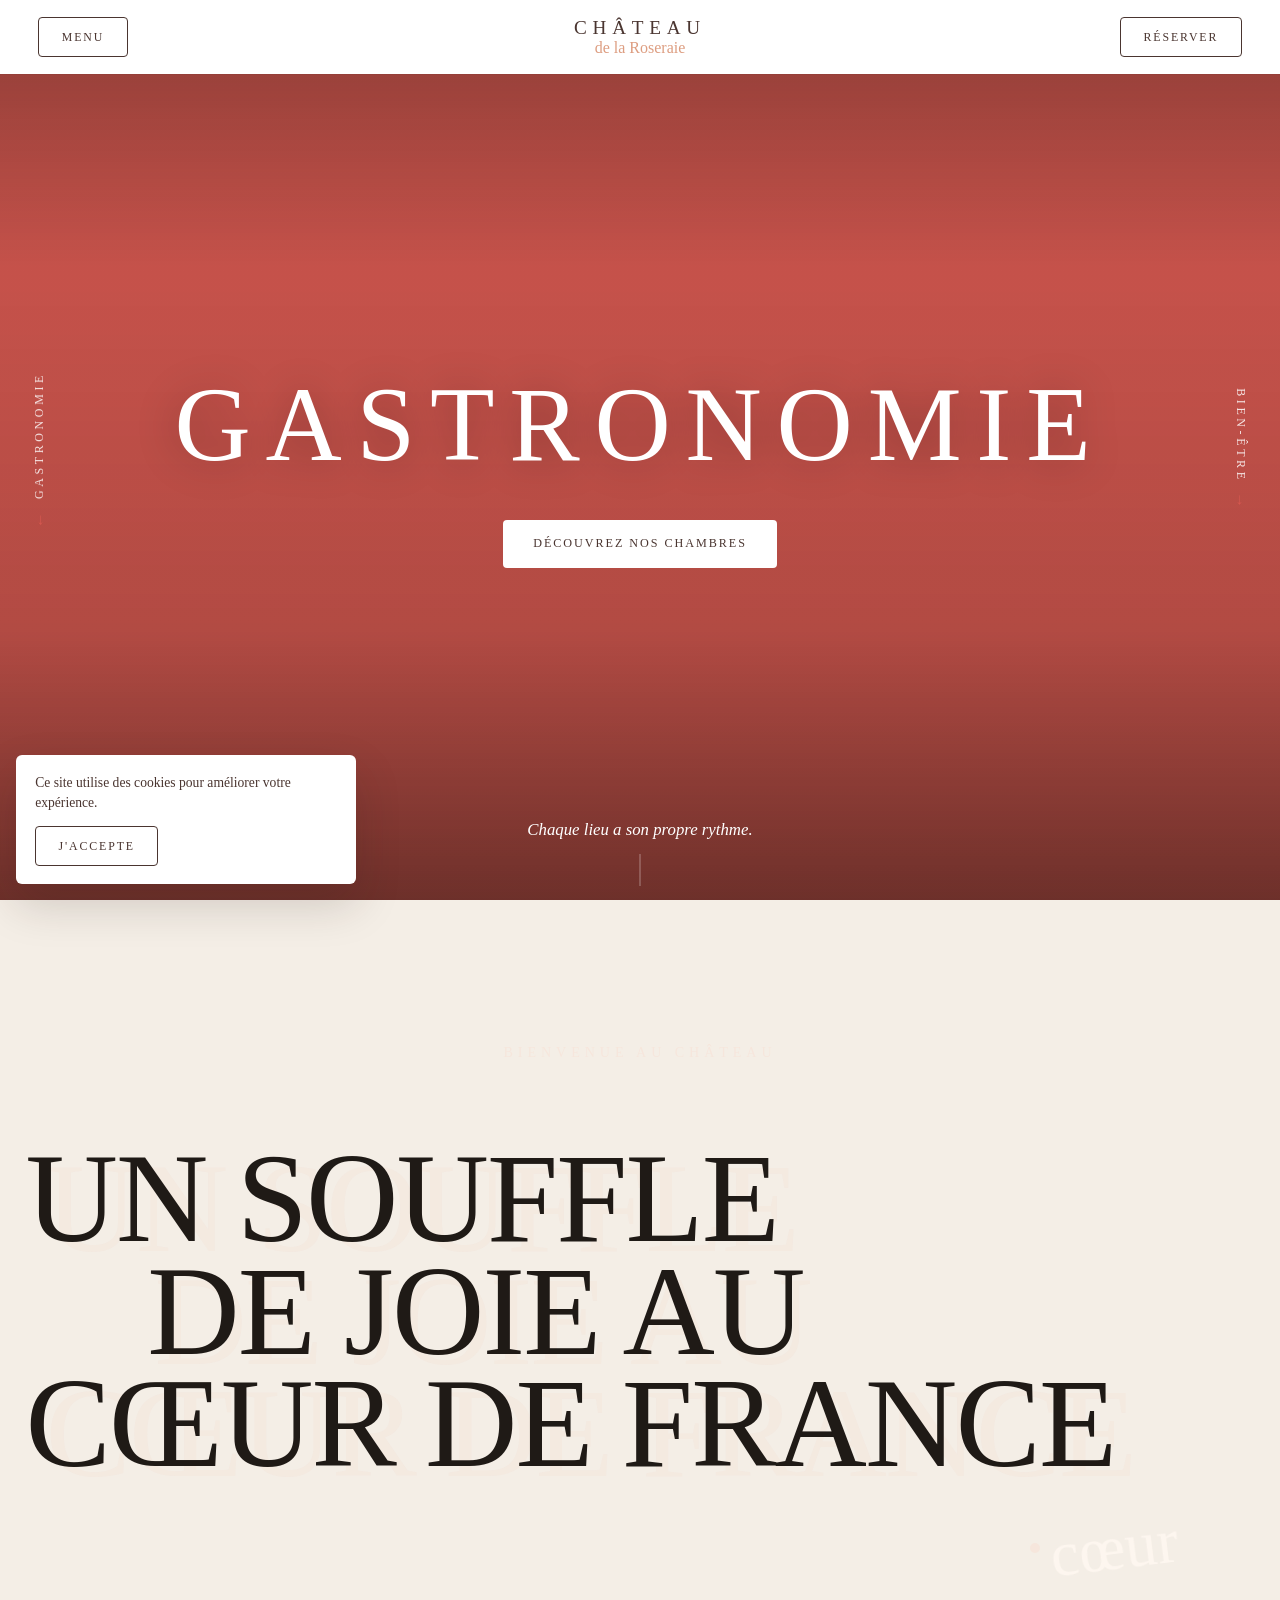
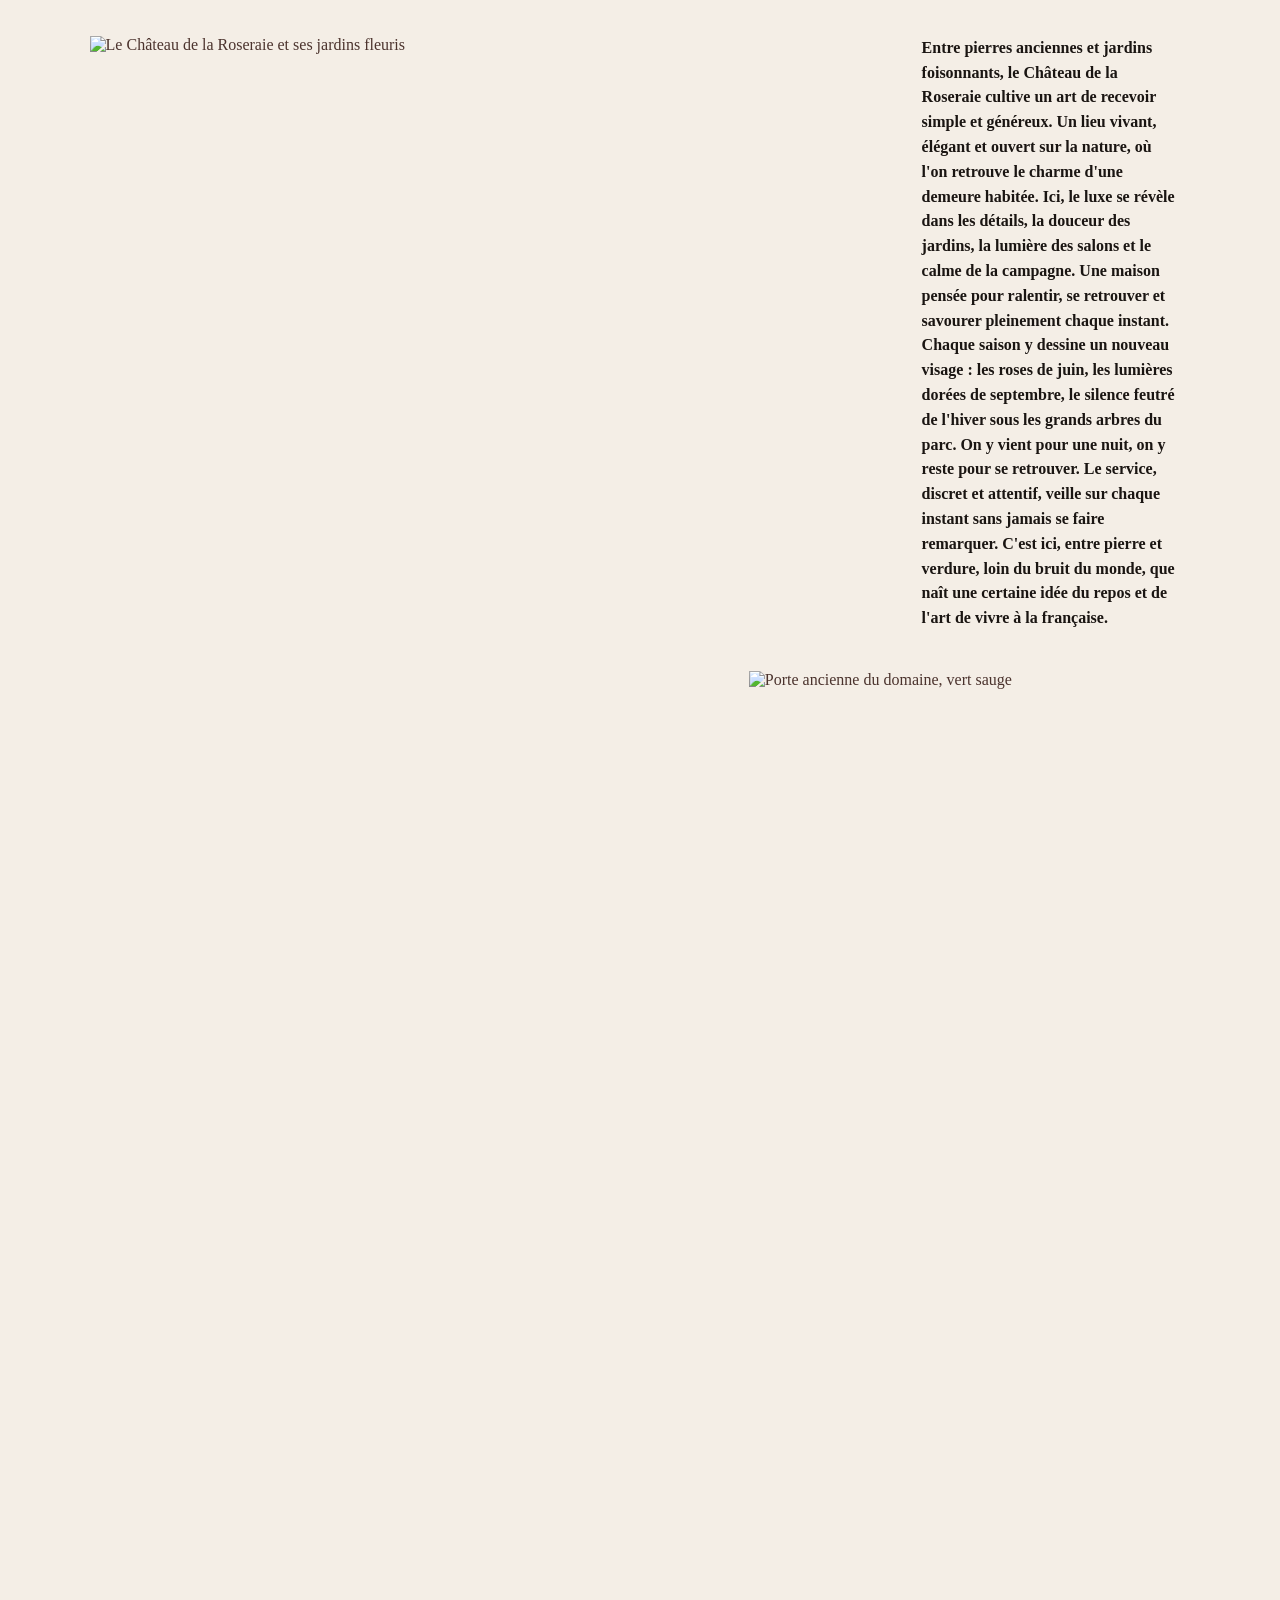
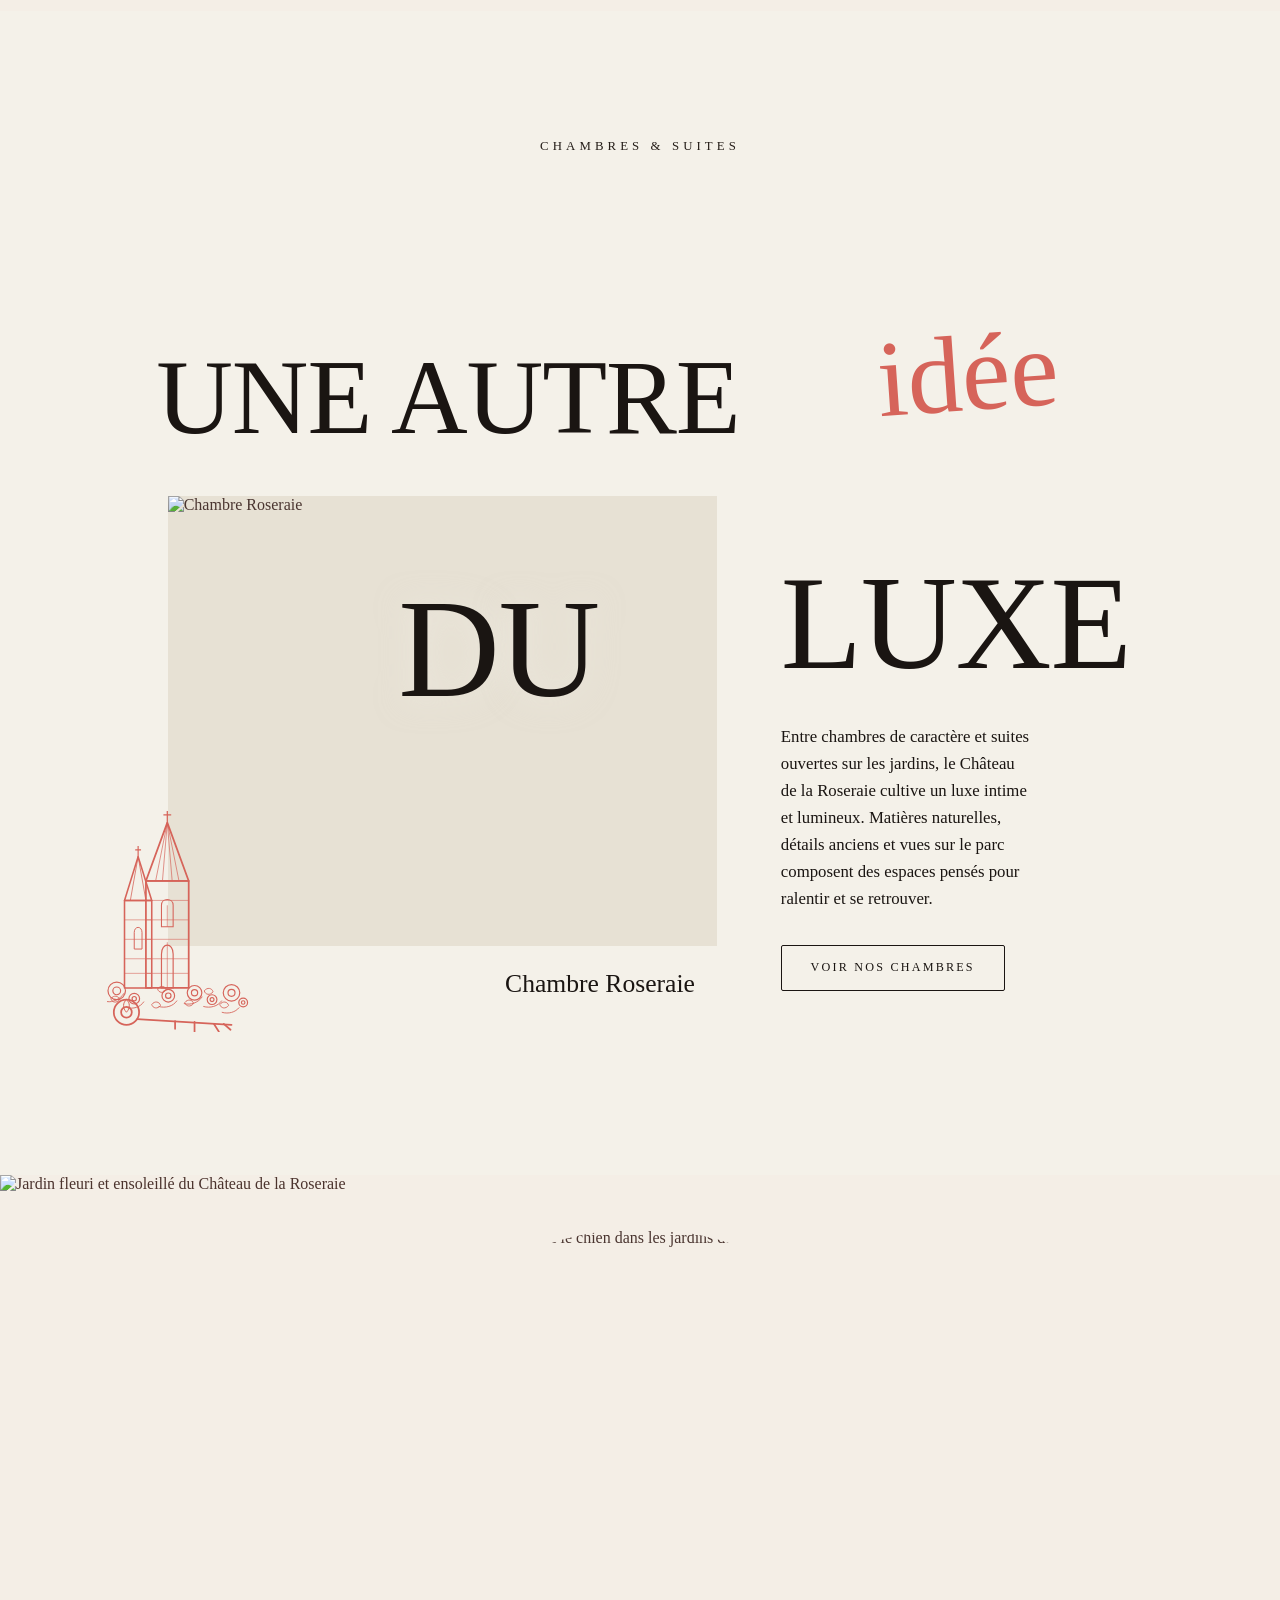
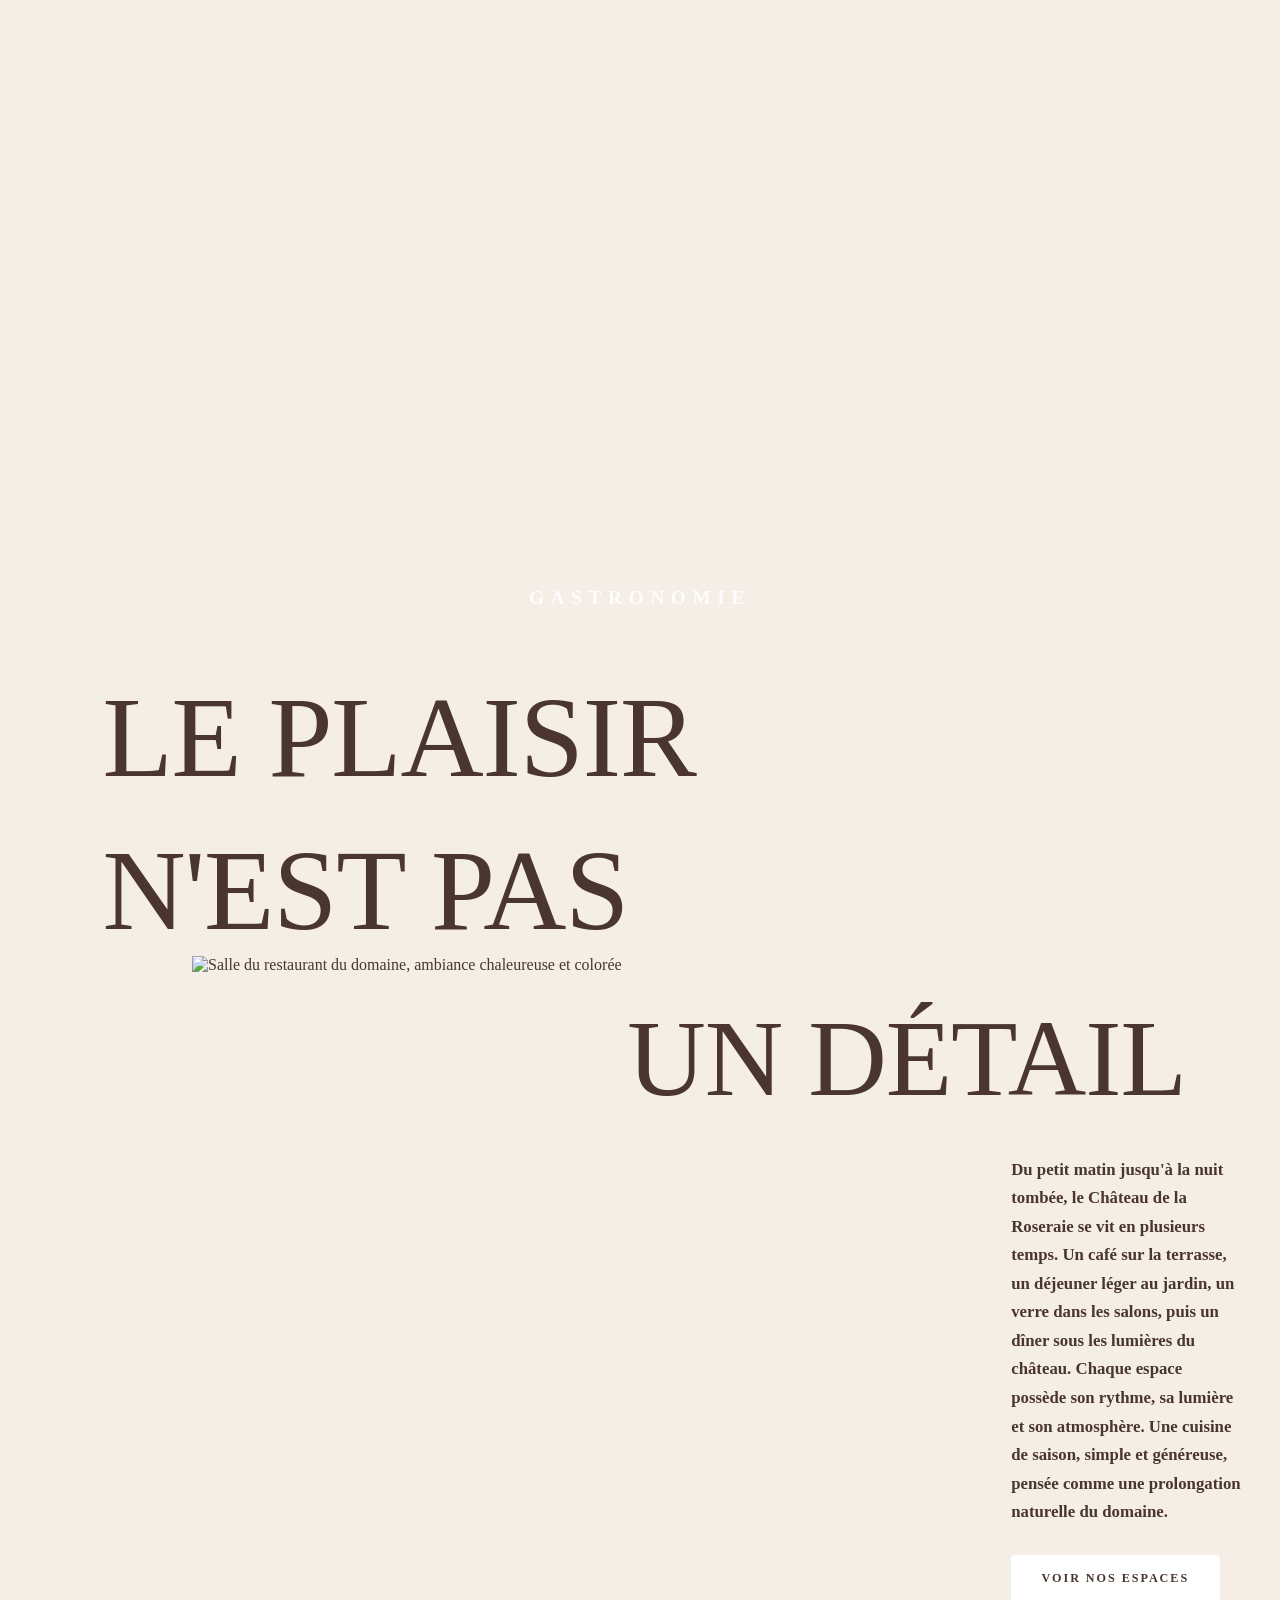
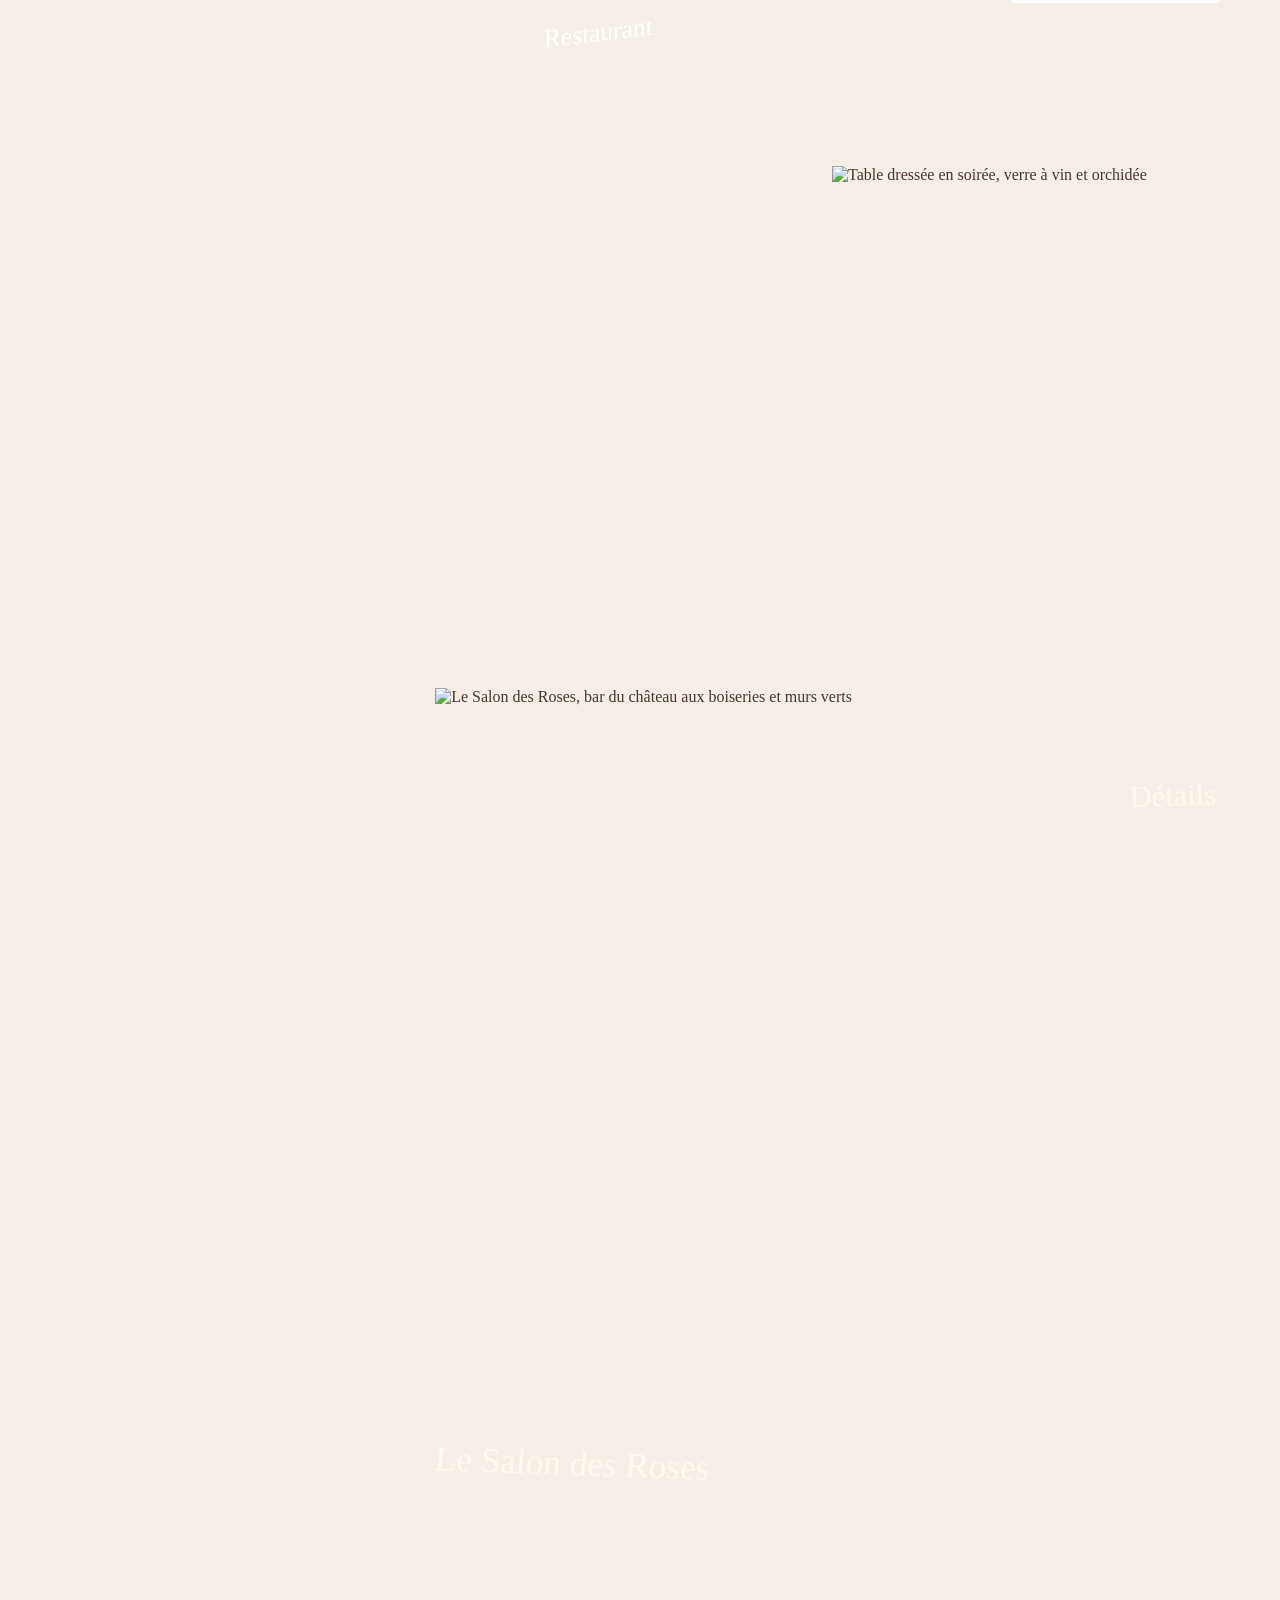
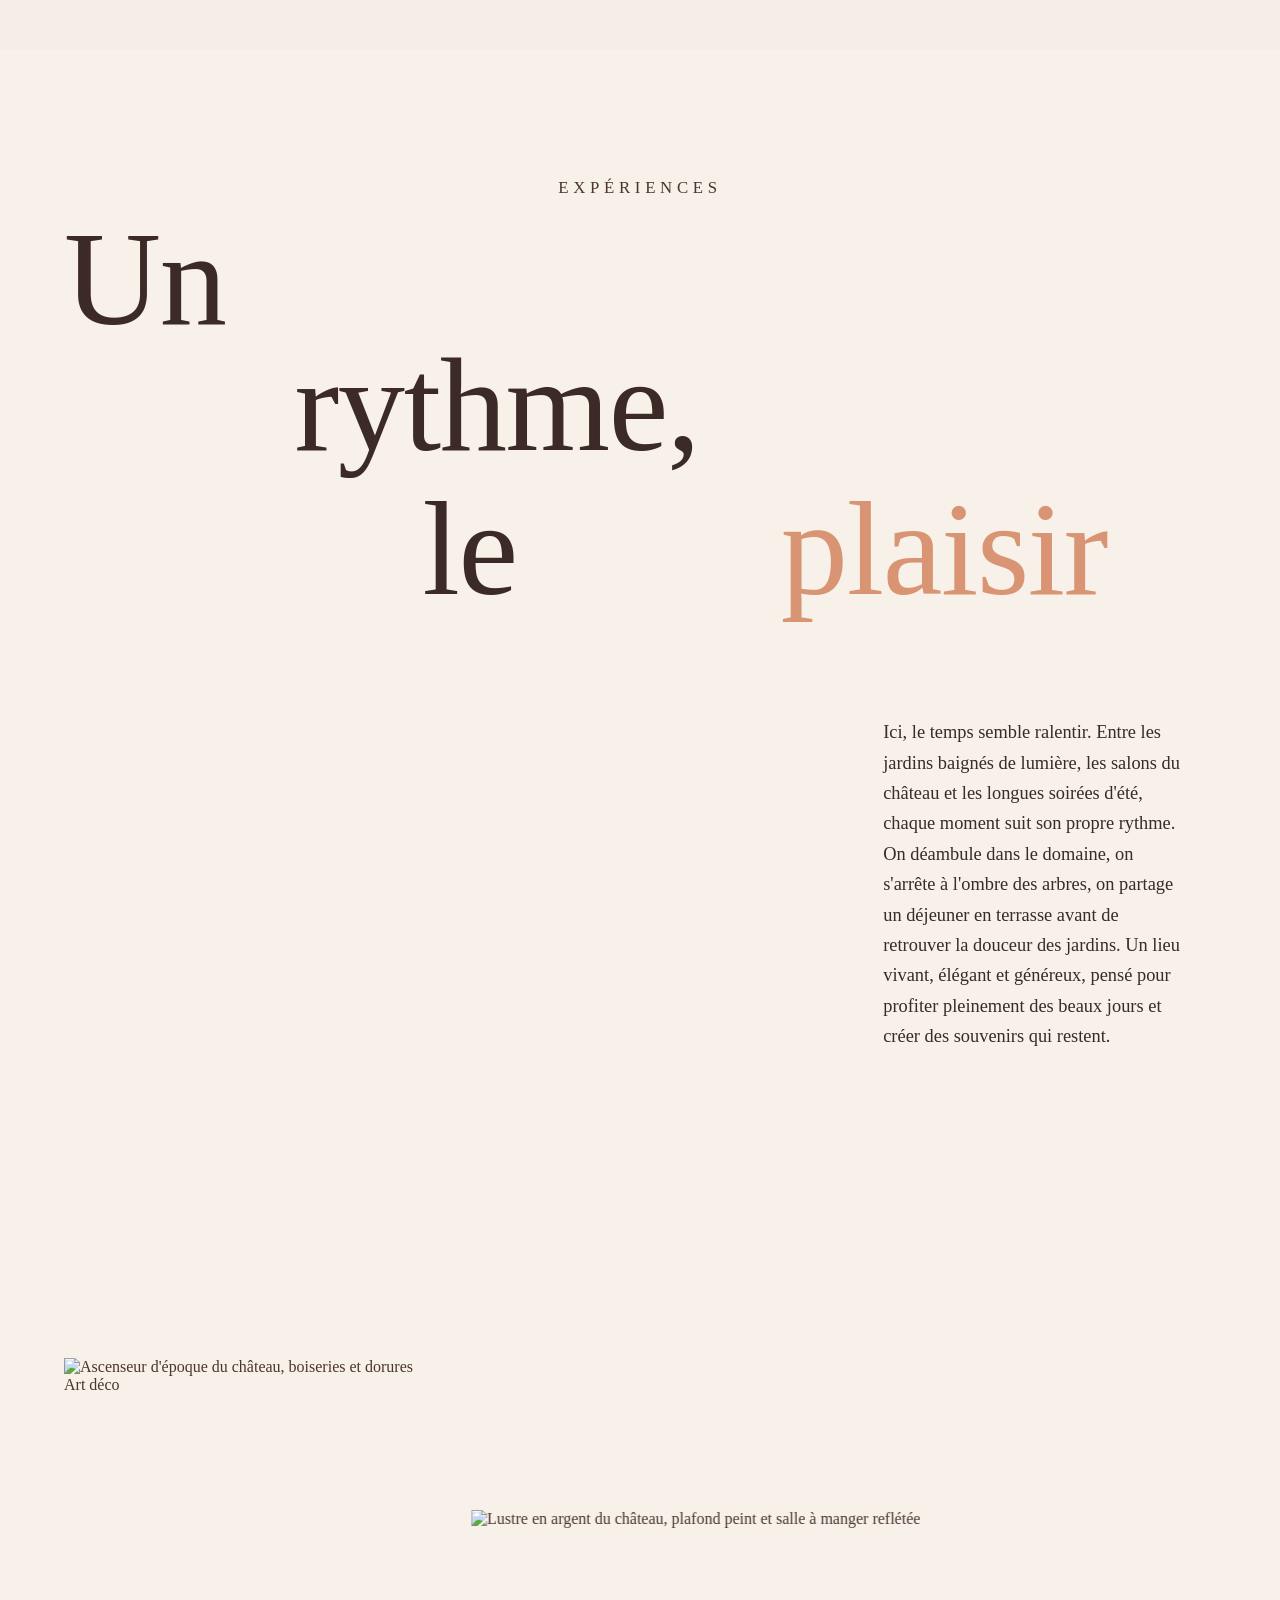
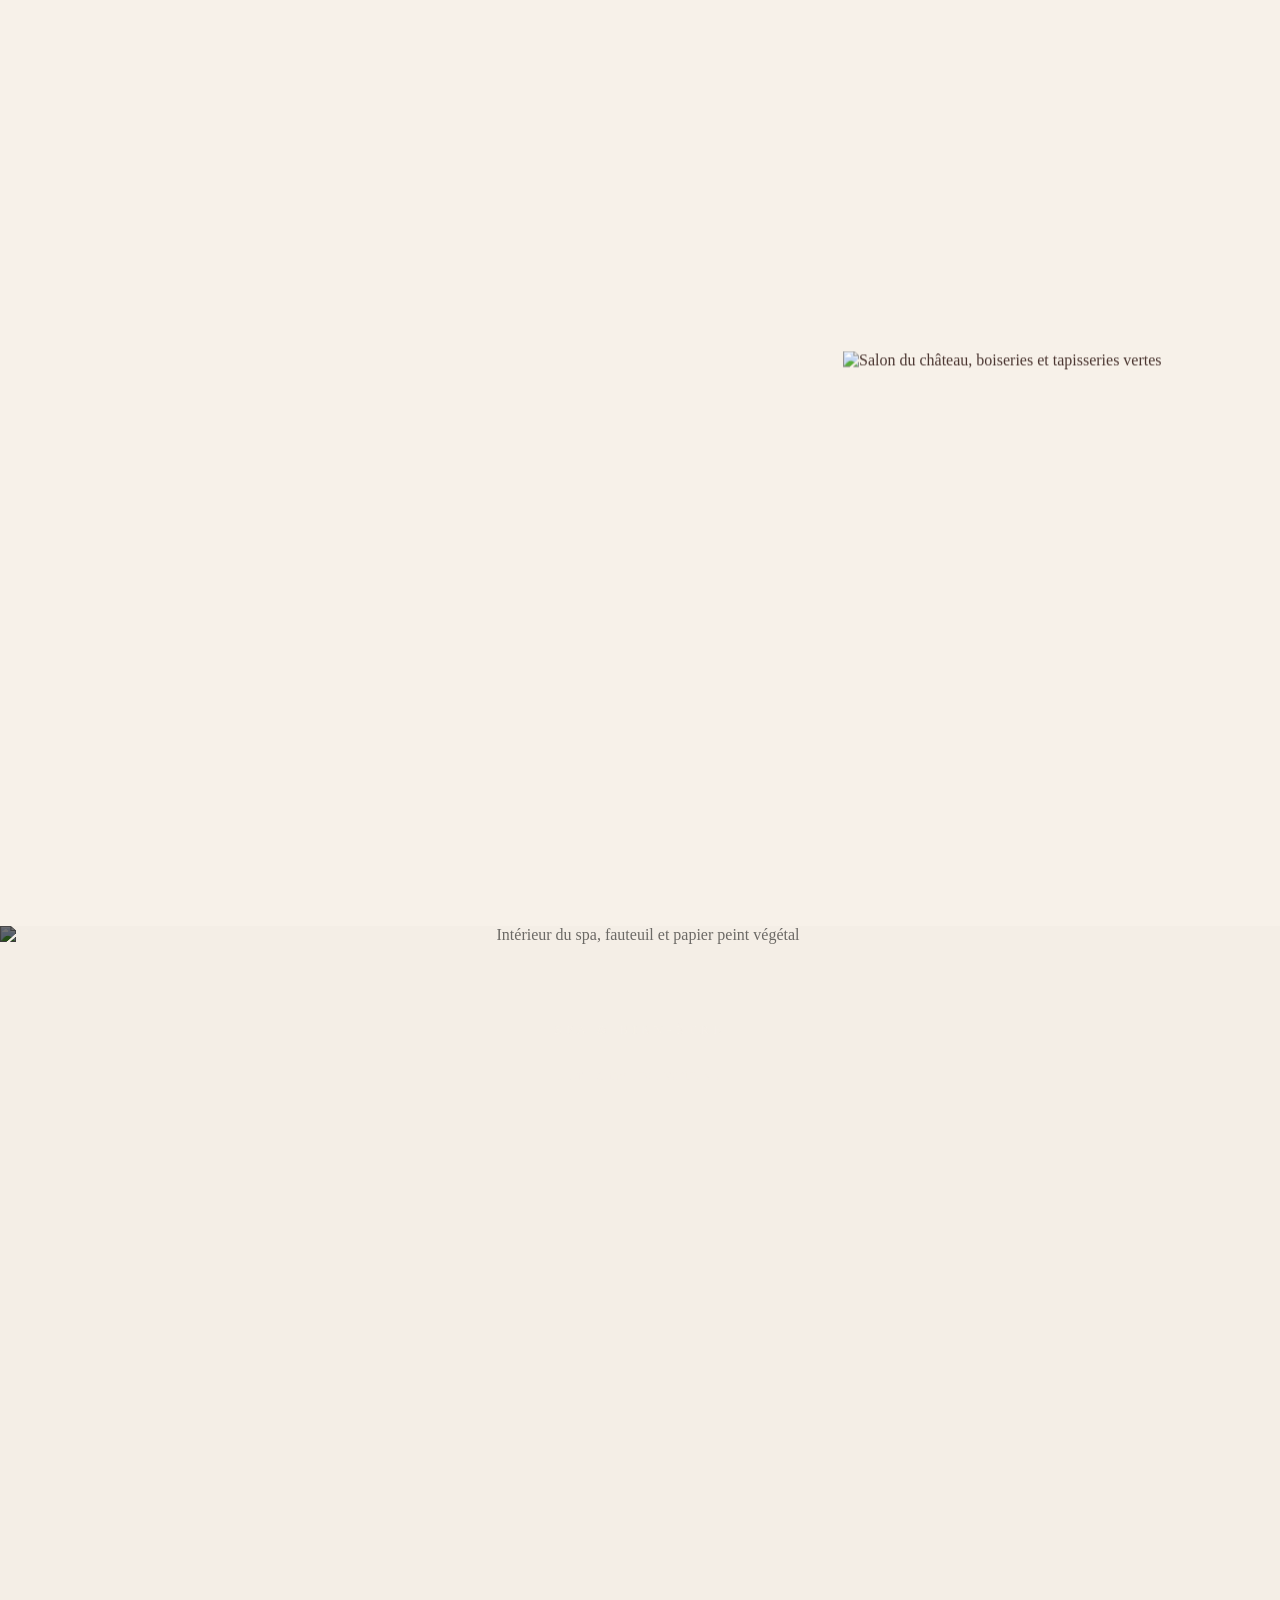
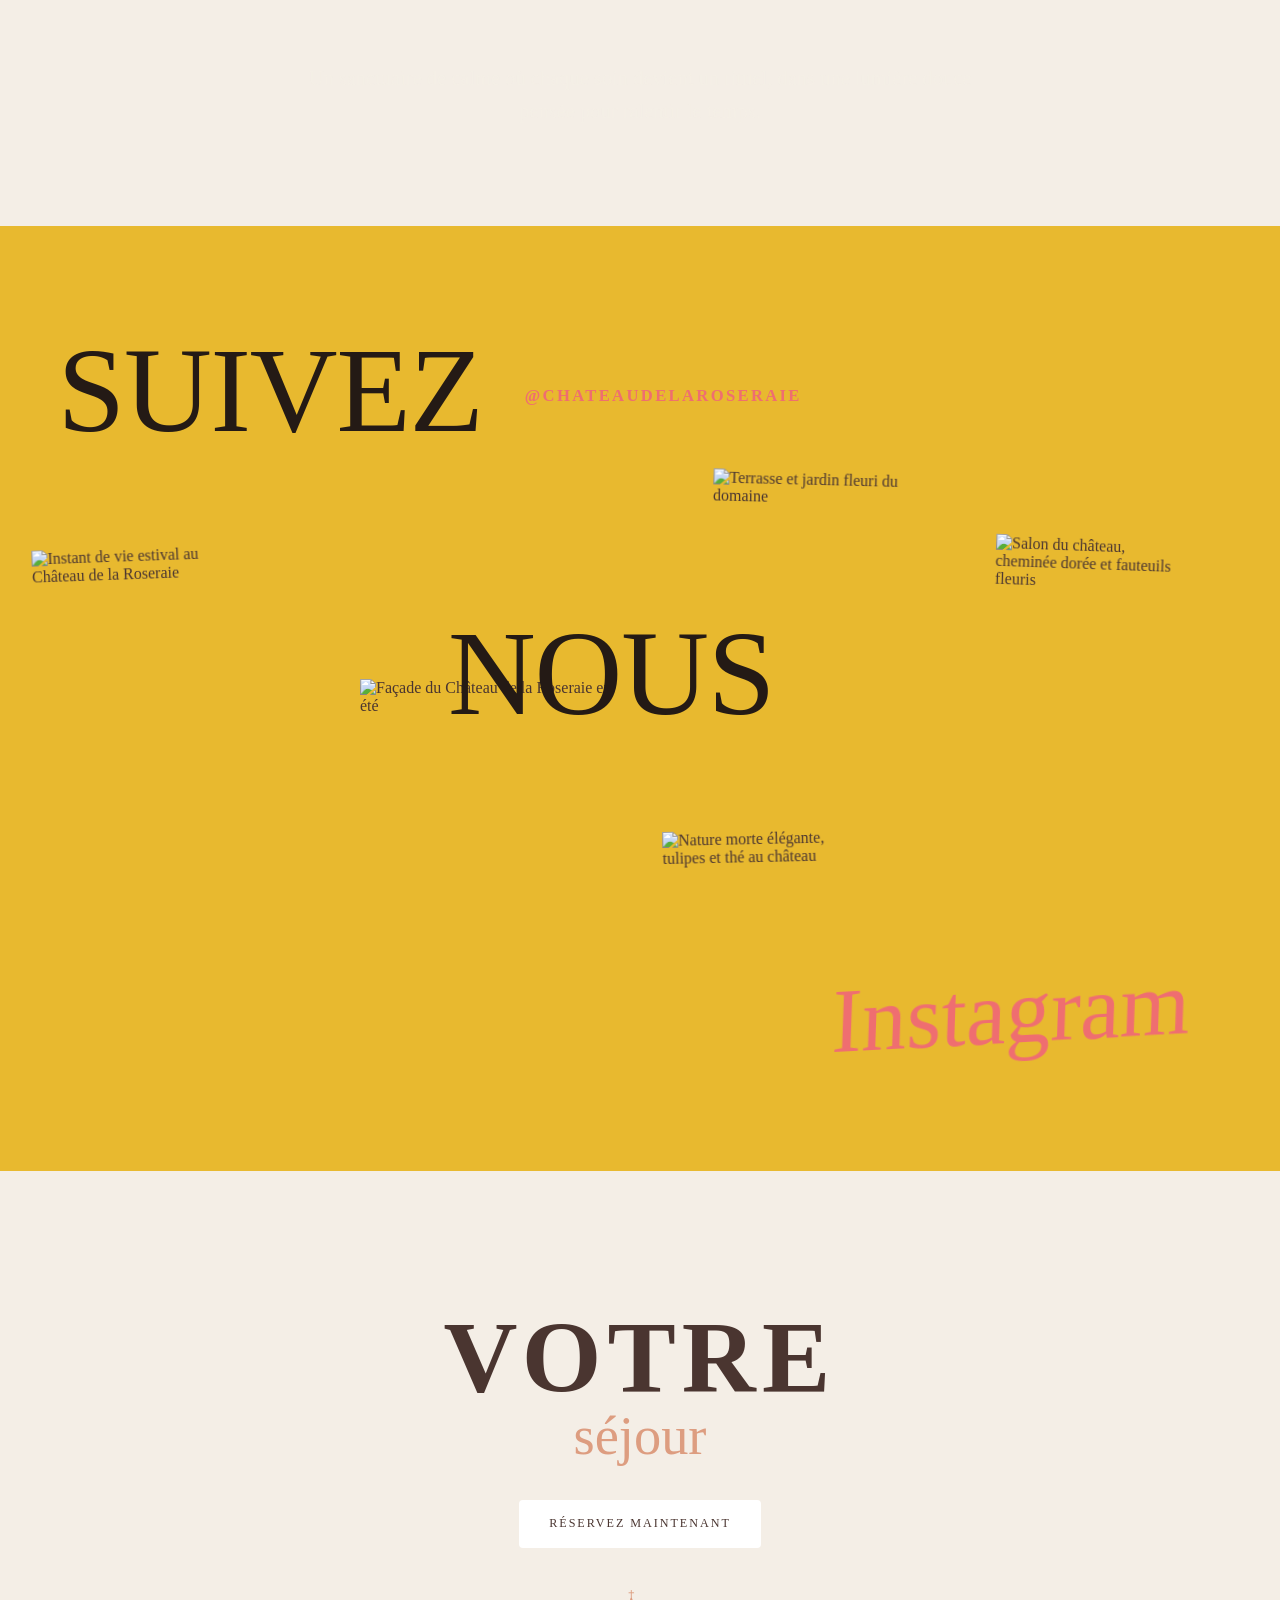
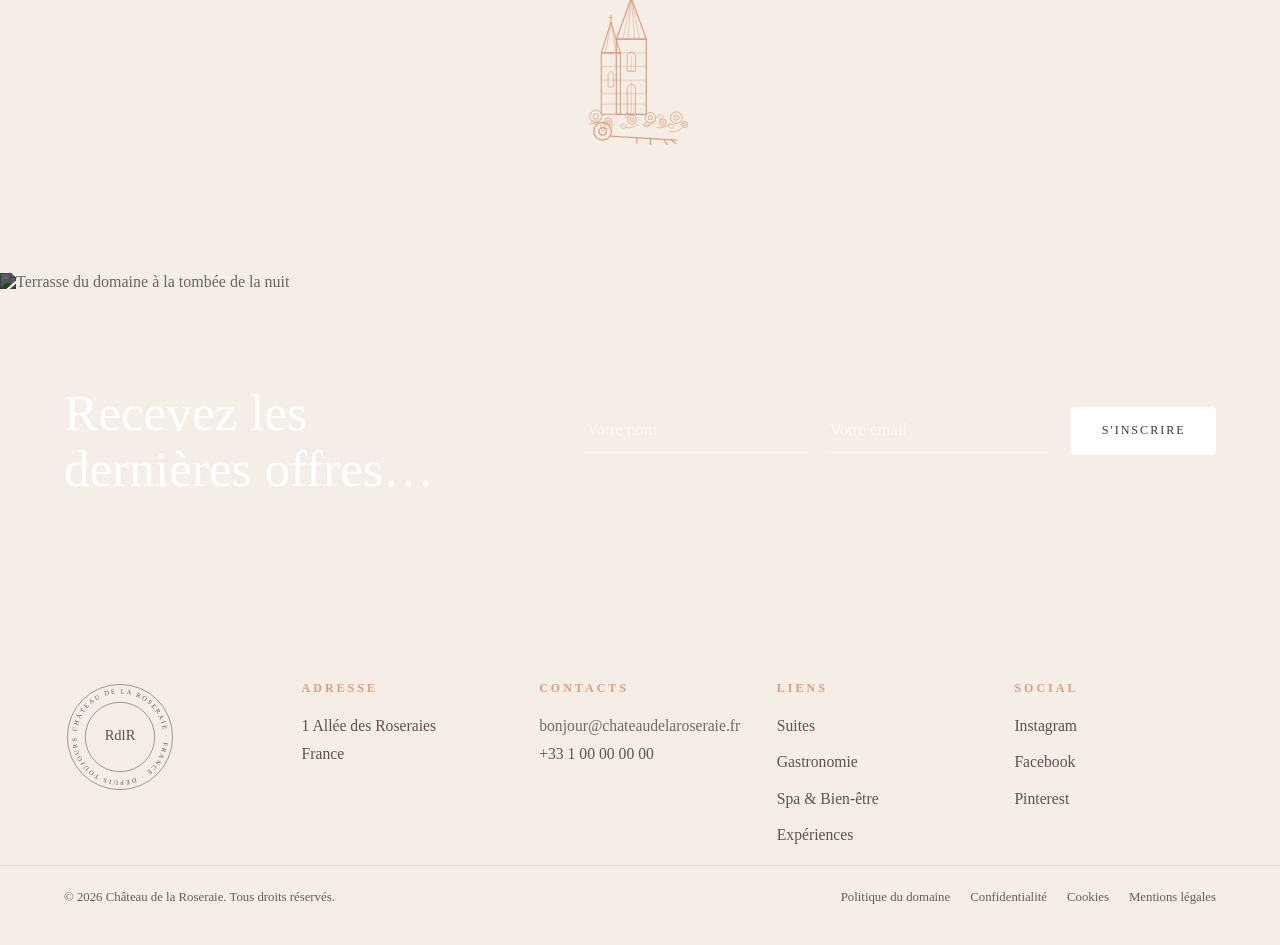
==== index.html @ 8cc20173 "Add files via upload" ====
<!DOCTYPE html>
<html lang="fr">
<head>
<meta charset="UTF-8">
<meta name="viewport" content="width=device-width, initial-scale=1.0">
<title>Château de la Roseraie — Domaine de luxe</title>
<meta name="description" content="Château de la Roseraie, domaine de luxe : suites raffinées, gastronomie de saison, spa et jardins foisonnants.">
<link rel="stylesheet" href="style.css">
</head>
<body>

<div class="cursor-dot" aria-hidden="true"></div>

<!-- fixed layer behind everything; its color is driven by scroll (see script.js).
     Kept as a direct child of body — NOT inside #colorFlow — so its z-index:-1
     is evaluated in the root stacking context, below the hero (z-index:1)
     rather than trapped inside colorFlow's own (z-index:2) context. -->
<div class="bg-tint" id="bgTint" aria-hidden="true"></div>

<!-- ===== HEADER BLANC FIXE ===== -->
<header class="site-header" id="siteHeader">
  <button class="btn-rect btn-menu" id="menuToggle" aria-expanded="false" aria-controls="mainNav">
    <span>Menu</span>
  </button>

  <a href="#hero" class="logo">
    <span class="logo-name">Château</span>
    <span class="logo-script">de la Roseraie</span>
  </a>

  <a href="#contact" class="btn-rect btn-reserve">Réserver</a>
</header>

<nav class="main-nav" id="mainNav" aria-hidden="true">
  <ul>
    <li style="--i:0"><a href="#manifesto">Le domaine</a></li>
    <li style="--i:1"><a href="#suites">Suites</a></li>
    <li style="--i:2"><a href="#gastronomie">Gastronomie</a></li>
    <li style="--i:3"><a href="#experiences">Expériences</a></li>
    <li style="--i:4"><a href="#spa">Spa &amp; Bien-être</a></li>
    <li style="--i:5"><a href="#social">Instagram</a></li>
    <li style="--i:6"><a href="#contact">Contact</a></li>
  </ul>
  <div class="main-nav-foot">
    <p>Domaine de la Roseraie<br>France</p>
  </div>
</nav>
<div class="nav-scrim" id="navScrim"></div>

<main>

  <!-- ===== 1. HERO PLEIN ÉCRAN ===== -->
  <section class="hero" id="hero">
    <div class="hero-media">
      <div class="hero-slide is-active">
        <video autoplay muted loop playsinline preload="auto" poster="assets/images/hero-6-table.jpg">
          <source src="assets/video/hero-table.mp4" type="video/mp4">
        </video>
      </div>
      <div class="hero-slide">
        <video autoplay muted loop playsinline preload="auto" poster="assets/images/hero-7-passage.jpg">
          <source src="assets/video/hero-passage.mp4" type="video/mp4">
        </video>
      </div>
      <div class="hero-slide">
        <video autoplay muted loop playsinline preload="auto" poster="assets/images/hero-5-garden.jpg">
          <source src="assets/video/hero-garden.mp4" type="video/mp4">
        </video>
      </div>
    </div>
    <div class="hero-veil"></div>

    <a class="side-label side-label--left" href="#gastronomie">
      <span class="side-arrow">&larr;</span>
      <span class="side-text">Gastronomie</span>
    </a>
    <a class="side-label side-label--right" href="#spa">
      <span class="side-text">Bien-être</span>
      <span class="side-arrow">&rarr;</span>
    </a>

    <div class="hero-content">
      <h1 class="hero-title" id="heroTitle">
        <span class="hero-title-line is-active">Séjour</span>
        <span class="hero-title-line">Gastronomie</span>
        <span class="hero-title-line">Bien-être</span>
      </h1>
      <a href="#suites" class="btn-white hero-cta">Découvrez nos chambres</a>
    </div>

    <div class="hero-caption" id="heroCaption">
      <span class="hero-caption-line is-active">Chaque lieu a son propre rythme.</span>
      <span class="hero-caption-line">Une symphonie de couleurs et de souvenirs.</span>
      <span class="hero-caption-line">Le calme d'une oasis secrète.</span>
      <span class="hero-caption-line">Un art de vivre, tout simplement.</span>
    </div>

    <div class="scroll-cue" aria-hidden="true"><span></span></div>
  </section>
  <div id="colorFlow">

    <!-- ===== 2. MANIFESTE ROSE PLEINE PAGE — plan 1 ===== -->
    <section class="manifesto" id="manifesto">
      <p class="manifesto-eyebrow" id="manifestoEyebrow">Bienvenue au Château</p>

      <div class="manifesto-titles" id="manifestoTitles">
        <p class="manifesto-title manifesto-title--ghost" aria-hidden="true">
          <span class="title-line line-1">Un souffle</span>
          <span class="title-line line-2">de joie au</span>
          <span class="title-line line-3">cœur de France</span>
        </p>
        <h2 class="manifesto-title manifesto-title--front">
          <span class="title-line line-1">Un souffle</span>
          <span class="title-line line-2">de joie au</span>
          <span class="title-line line-3">cœur de France</span>
        </h2>
      </div>

      <span class="coeur-mark">
        <span class="coeur-dot" aria-hidden="true"></span>
        <span class="script-accent script-accent--coeur">cœur</span>
      </span>

      <!-- .manifesto-lower : le paragraphe est l'UNIQUE contenu en flux normal ;
           les deux photos sont en absolu ANCRÉES SUR CE MÊME wrapper, donc
           leur "top" est mathématiquement exact par rapport au paragraphe —
           plus besoin de deviner un décalage vh/px entre deux sections. -->
      <div class="manifesto-lower" id="transition">
        <figure class="transition-photo transition-photo--a">
          <img src="assets/images/hero-primary-chateau.jpg" alt="Le Château de la Roseraie et ses jardins fleuris" loading="lazy">
        </figure>
        <p class="manifesto-copy">Entre pierres anciennes et jardins foisonnants, le Château de la Roseraie cultive un art de recevoir simple et généreux. Un lieu vivant, élégant et ouvert sur la nature, où l'on retrouve le charme d'une demeure habitée. Ici, le luxe se révèle dans les détails, la douceur des jardins, la lumière des salons et le calme de la campagne. Une maison pensée pour ralentir, se retrouver et savourer pleinement chaque instant. Chaque saison y dessine un nouveau visage : les roses de juin, les lumières dorées de septembre, le silence feutré de l'hiver sous les grands arbres du parc. On y vient pour une nuit, on y reste pour se retrouver. Le service, discret et attentif, veille sur chaque instant sans jamais se faire remarquer. C'est ici, entre pierre et verdure, loin du bruit du monde, que naît une certaine idée du repos et de l'art de vivre à la française.</p>
        <figure class="transition-photo transition-photo--b">
          <img src="assets/images/hero-secondary-door.jpg" alt="Porte ancienne du domaine, vert sauge" loading="lazy">
        </figure>
      </div>
    </section>

    <!-- ===== 4. CHAMBRES & SUITES — composition éditoriale, un seul emplacement photo (slideshow) ===== -->
    <section class="rooms-editorial" id="suites">
      <p class="rooms-kicker">Chambres &amp; Suites</p>

      <div class="rooms-composition">
        <div class="rooms-title-row">
          <h2 class="rooms-headline rooms-headline--top">Une autre</h2>
          <span class="script-accent rooms-idea">idée</span>
        </div>

        <div class="rooms-body">
          <div class="rooms-visual-wrap">
          <div class="rooms-frame">
            <figure class="rooms-visual">
              <img class="rooms-slide" alt="">
              <img class="rooms-slide" alt="">
              <span class="rooms-headline rooms-word-du" aria-hidden="true">Du</span>
            </figure>

            <svg class="rooms-signature" viewBox="0 0 150 230" aria-hidden="true">
              <!-- deux tourelles : petite devant à gauche, grande derrière à droite -->
              <path d="M18 185 L18 95 L46 95 L46 185 Z" fill="none" stroke="currentColor" stroke-width="1.6" stroke-linejoin="round"/>
              <path d="M40 185 L40 75 L84 75 L84 185 Z" fill="none" stroke="currentColor" stroke-width="1.8" stroke-linejoin="round"/>
              <!-- toitures coniques + traits de couverture -->
              <path d="M18 95 L32 50 L46 95 Z" fill="none" stroke="currentColor" stroke-width="1.6" stroke-linejoin="round"/>
              <path d="M32 50 L24 95 M32 50 L40 95" stroke="currentColor" stroke-width=".8"/>
              <path d="M40 75 L62 15 L84 75 Z" fill="none" stroke="currentColor" stroke-width="1.8" stroke-linejoin="round"/>
              <path d="M62 15 L50 75 M62 15 L74 75 M62 15 L57 75 M62 15 L67 75" stroke="currentColor" stroke-width=".7"/>
              <!-- croix au sommet des flèches -->
              <path d="M32 50 L32 39 M29 43 L35 43" stroke="currentColor" stroke-width="1.2"/>
              <path d="M62 15 L62 3 M58 7 L66 7" stroke="currentColor" stroke-width="1.3"/>
              <!-- appareillage de pierre, assises horizontales -->
              <path d="M18 115 L46 115 M18 135 L46 135 M18 155 L46 155 M18 170 L46 170" stroke="currentColor" stroke-width=".6"/>
              <path d="M40 95 L84 95 M40 115 L84 115 M40 135 L84 135 M40 155 L84 155 M40 170 L84 170" stroke="currentColor" stroke-width=".6"/>
              <!-- fenêtres en arc -->
              <path d="M28 128 C28 121, 36 121, 36 128 L36 145 L28 145 Z" fill="none" stroke="currentColor" stroke-width="1"/>
              <path d="M56 100 C56 92, 68 92, 68 100 L68 122 L56 122 Z" fill="none" stroke="currentColor" stroke-width="1.1"/>
              <path d="M62 100 L62 122" stroke="currentColor" stroke-width=".6"/>
              <!-- porte en plein cintre -->
              <path d="M56 150 C56 138, 68 138, 68 150 L68 185 L56 185 Z" fill="none" stroke="currentColor" stroke-width="1.2"/>
              <path d="M62 138 L62 185" stroke="currentColor" stroke-width=".6"/>

              <!-- guirlande de roses et feuillage à la base des tourelles, sur toute la largeur -->
              <g stroke="currentColor" stroke-width="1.2" fill="none">
                <circle cx="10" cy="188" r="9"/><circle cx="10" cy="188" r="4"/>
                <circle cx="28" cy="196" r="5.5"/><circle cx="28" cy="196" r="2.2"/>
                <circle cx="63" cy="193" r="6.5"/><circle cx="63" cy="193" r="2.8"/>
                <circle cx="90" cy="190" r="7.5"/><circle cx="90" cy="190" r="3.2"/>
                <circle cx="108" cy="197" r="5"/><circle cx="108" cy="197" r="2"/>
                <circle cx="128" cy="190" r="8.5"/><circle cx="128" cy="190" r="3.6"/>
                <circle cx="140" cy="200" r="4.5"/><circle cx="140" cy="200" r="1.8"/>
              </g>
              <g stroke="currentColor" stroke-width=".9" fill="none">
                <path d="M18 190 C13 197, 6 200, 0 199"/>
                <path d="M38 199 C34 205, 27 207, 20 205"/>
                <path d="M72 198 C68 204, 60 206, 53 204"/>
                <path d="M98 194 C94 200, 86 203, 79 201"/>
                <path d="M118 198 C114 204, 106 206, 99 204"/>
                <path d="M136 205 C132 210, 125 212, 118 210"/>
              </g>
              <!-- feuilles -->
              <g stroke="currentColor" stroke-width=".9" fill="none">
                <path d="M4 196 C7 192, 12 193, 13 197 C10 201, 5 200, 4 196 Z"/>
                <path d="M46 202 C49 198, 54 199, 55 203 C52 207, 47 206, 46 202 Z"/>
                <path d="M80 200 C83 196, 88 197, 89 201 C86 205, 81 204, 80 200 Z"/>
                <path d="M116 202 C119 198, 124 199, 125 203 C122 207, 117 206, 116 202 Z"/>
                <path d="M100 188 C103 184, 108 185, 109 189 C106 193, 101 192, 100 188 Z"/>
                <path d="M52 186 C55 182, 60 183, 61 187 C58 191, 53 190, 52 186 Z"/>
              </g>

              <!-- clé ancienne, ornée, en diagonale sous la guirlande -->
              <g stroke="currentColor" stroke-width="1.8" stroke-linecap="round" fill="none">
                <circle cx="20" cy="210" r="13"/>
                <circle cx="20" cy="210" r="5.5"/>
                <path d="M20 197 C24 200, 24 206, 20 210 C16 206, 16 200, 20 197 Z" stroke-width="1"/>
                <line x1="31" y1="217" x2="128" y2="223"/>
                <line x1="70" y1="219" x2="70" y2="227"/>
                <line x1="90" y1="220" x2="90" y2="230"/>
                <line x1="110" y1="222" x2="115" y2="230"/>
                <line x1="120" y1="222" x2="127" y2="228"/>
              </g>
            </svg>
          </div>

            <p class="rooms-caption" id="roomsCaption">Chambre Roseraie</p>
          </div>

          <div class="rooms-side">
            <div class="rooms-right-content">
              <span class="rooms-headline rooms-word-luxe">Luxe</span>

              <div class="rooms-copy">
                <p>Entre chambres de caractère et suites ouvertes sur les jardins, le Château de la Roseraie cultive un luxe intime et lumineux. Matières naturelles, détails anciens et vues sur le parc composent des espaces pensés pour ralentir et se retrouver.</p>
                <a href="#contact" class="rooms-btn">Voir nos chambres</a>
              </div>
            </div>
          </div>
        </div>
      </div>
    </section>

    <!-- ===== 4bis. RESPIRATION PHOTOGRAPHIQUE — jardin plein écran + portrait cintré ===== -->
    <section class="garden-feature" id="jardin">
      <img class="garden-feature-bg" src="assets/images/garden-feature-bg.jpg" alt="Jardin fleuri et ensoleillé du Château de la Roseraie" loading="lazy">
      <div class="garden-feature-portrait">
        <img src="assets/images/garden-feature-portrait.jpg" alt="Promenade avec le chien dans les jardins du Château de la Roseraie" loading="lazy">
      </div>
    </section>

    <!-- ===== 5. RESTAURANT CORAIL — composition typographique monumentale ===== -->
    <section class="restaurant" id="gastronomie">
      <div class="restaurant-l">
        <p class="eyebrow eyebrow--center restaurant-eyebrow reveal-up">Gastronomie</p>

        <h2 class="restaurant-title">
          <span class="restaurant-title-line restaurant-title-line--1">Le plaisir</span>
          <span class="restaurant-title-line restaurant-title-line--2">n'est pas</span>
        </h2>

        <figure class="restaurant-photo">
          <img src="assets/images/restaurant-interior.jpg" alt="Salle du restaurant du domaine, ambiance chaleureuse et colorée" loading="lazy">
        </figure>
        <span class="script-accent restaurant-photo-caption" aria-hidden="true">Restaurant</span>

        <span class="restaurant-title-line restaurant-title-line--3">Un détail</span>

        <div class="restaurant-copy">
          <p>Du petit matin jusqu'à la nuit tombée, le Château de la Roseraie se vit en plusieurs temps. Un café sur la terrasse, un déjeuner léger au jardin, un verre dans les salons, puis un dîner sous les lumières du château. Chaque espace possède son rythme, sa lumière et son atmosphère. Une cuisine de saison, simple et généreuse, pensée comme une prolongation naturelle du domaine.</p>
          <a href="espaces.html" class="btn-white restaurant-cta">Voir nos espaces</a>
        </div>
      </div>
    </section>

    <!-- ===== 6. CAFÉ + BAR — deux grandes photos verticales, léger chevauchement ===== -->
    <section class="cafe" id="cafe">
      <div class="cafe-block rise-in">
        <figure class="cafe-cafe-photo">
          <img src="assets/images/chateau-table-soiree.jpg" alt="Table dressée en soirée, verre à vin et orchidée" loading="lazy">
        </figure>
        <span class="script-accent cafe-caption-cafe reveal-word">Détails</span>

        <figure class="cafe-bar">
          <img src="assets/images/chateau-salon-vert.jpg" alt="Le Salon des Roses, bar du château aux boiseries et murs verts" loading="lazy">
        </figure>
        <span class="script-accent script-accent--cafe reveal-word">Le Salon des Roses</span>
      </div>
    </section>

    <!-- ===== 7. EXPÉRIENCES CRÈME ===== -->
    <section class="experiences" id="experiences">
      <p class="eyebrow reveal-up">Expériences</p>

      <div class="exp-title-block rise-in">
        <span class="exp-word exp-word--1">Un</span>
        <span class="exp-word exp-word--2">rythme,</span>
        <figure class="exp-word-photo">
          <img src="assets/images/hero-primary-chateau.jpg" alt="Le Château de la Roseraie en été, façade et jardin fleuri sous le soleil" loading="lazy" data-parallax-y="-20">
        </figure>
        <span class="exp-word exp-word--3">le</span>
        <span class="exp-word exp-word--4">plaisir</span>

        <p class="exp-copy reveal-up">Ici, le temps semble ralentir. Entre les jardins baignés de lumière, les salons du château et les longues soirées d'été, chaque moment suit son propre rythme. On déambule dans le domaine, on s'arrête à l'ombre des arbres, on partage un déjeuner en terrasse avant de retrouver la douceur des jardins. Un lieu vivant, élégant et généreux, pensé pour profiter pleinement des beaux jours et créer des souvenirs qui restent.</p>
      </div>

      <!-- ===== 8. MOSAÏQUE ===== -->
      <div class="exp-mosaic">
        <figure class="mosaic-a rise-in"><img src="assets/images/exp-ascenseur-luxe.jpg" alt="Ascenseur d'époque du château, boiseries et dorures Art déco" loading="lazy"></figure>
        <figure class="mosaic-b rise-in"><img src="assets/images/chateau-lustre-luxe.jpg" alt="Lustre en argent du château, plafond peint et salle à manger reflétée" loading="lazy" data-parallax-x="18"></figure>
        <figure class="mosaic-c rise-in"><img src="assets/images/chateau-salon-anglais.jpg" alt="Salon du château, boiseries et tapisseries vertes" loading="lazy" data-parallax-y="-12"></figure>
      </div>
    </section>
  </div> <!-- /colorFlow -->

  <!-- ===== 9. SPA ARCHÉ ===== -->
  <section class="spa" id="spa">
    <div class="spa-bg">
      <img src="assets/images/spa-hallway.jpg" alt="Intérieur du spa, fauteuil et papier peint végétal" loading="lazy">
    </div>
    <p class="eyebrow reveal-up">Spa &amp; Bien-être</p>
    <figure class="spa-arch reveal-up">
      <img src="assets/images/spa-pool.jpg" alt="Corps flottant dans l'eau verte, vue de dessus" loading="lazy">
    </figure>
    <p class="lede lede--light reveal-up">Un sanctuaire de calme où chaque soin devient un rituel, dans une lumière douce pensée pour ralentir le temps.</p>
  </section>

  <!-- ===== 10. INSTAGRAM DORÉ — collage éditorial asymétrique ===== -->
  <section class="social" id="social">
    <p class="social-handle">@chateaudelaroseraie</p>
    <h2 class="social-word social-word--suivez">Suivez</h2>

    <figure class="social-photo social-photo--1" data-parallax-x="-55">
      <img src="assets/images/hero-primary-garden.jpg" alt="Instant de vie estival au Château de la Roseraie" loading="lazy">
    </figure>
    <figure class="social-photo social-photo--2" data-parallax-x="40">
      <img src="assets/images/hero-primary-chateau.jpg" alt="Façade du Château de la Roseraie en été" loading="lazy">
    </figure>
    <figure class="social-photo social-photo--3" data-parallax-x="-70">
      <img src="assets/images/garden-feature-bg.jpg" alt="Terrasse et jardin fleuri du domaine" loading="lazy">
    </figure>
    <figure class="social-photo social-photo--4" data-parallax-x="50">
      <img src="assets/images/instagram-1.jpg" alt="Nature morte élégante, tulipes et thé au château" loading="lazy">
    </figure>
    <figure class="social-photo social-photo--5" data-parallax-x="-45">
      <img src="assets/images/chateau-salon-cheminee.jpg" alt="Salon du château, cheminée dorée et fauteuils fleuris" loading="lazy">
    </figure>

    <h2 class="social-word social-word--nous">Nous</h2>

    <span class="script-accent social-insta">Instagram</span>
  </section>

  <!-- ===== 11. CTA ===== -->
  <section class="cta" id="cta">
    <h2 class="cta-title reveal-up">Votre</h2>
    <span class="script-accent script-accent--sejour reveal-word">séjour</span>
    <a href="#contact" class="btn-white cta-btn">Réservez maintenant</a>

    <svg class="cta-logo" viewBox="0 0 150 230" aria-hidden="true">
      <path d="M18 185 L18 95 L46 95 L46 185 Z" fill="none" stroke="currentColor" stroke-width="1.6" stroke-linejoin="round"/>
      <path d="M40 185 L40 75 L84 75 L84 185 Z" fill="none" stroke="currentColor" stroke-width="1.8" stroke-linejoin="round"/>
      <path d="M18 95 L32 50 L46 95 Z" fill="none" stroke="currentColor" stroke-width="1.6" stroke-linejoin="round"/>
      <path d="M32 50 L24 95 M32 50 L40 95" stroke="currentColor" stroke-width=".8"/>
      <path d="M40 75 L62 15 L84 75 Z" fill="none" stroke="currentColor" stroke-width="1.8" stroke-linejoin="round"/>
      <path d="M62 15 L50 75 M62 15 L74 75 M62 15 L57 75 M62 15 L67 75" stroke="currentColor" stroke-width=".7"/>
      <path d="M32 50 L32 39 M29 43 L35 43" stroke="currentColor" stroke-width="1.2"/>
      <path d="M62 15 L62 3 M58 7 L66 7" stroke="currentColor" stroke-width="1.3"/>
      <path d="M18 115 L46 115 M18 135 L46 135 M18 155 L46 155 M18 170 L46 170" stroke="currentColor" stroke-width=".6"/>
      <path d="M40 95 L84 95 M40 115 L84 115 M40 135 L84 135 M40 155 L84 155 M40 170 L84 170" stroke="currentColor" stroke-width=".6"/>
      <path d="M28 128 C28 121, 36 121, 36 128 L36 145 L28 145 Z" fill="none" stroke="currentColor" stroke-width="1"/>
      <path d="M56 100 C56 92, 68 92, 68 100 L68 122 L56 122 Z" fill="none" stroke="currentColor" stroke-width="1.1"/>
      <path d="M62 100 L62 122" stroke="currentColor" stroke-width=".6"/>
      <path d="M56 150 C56 138, 68 138, 68 150 L68 185 L56 185 Z" fill="none" stroke="currentColor" stroke-width="1.2"/>
      <path d="M62 138 L62 185" stroke="currentColor" stroke-width=".6"/>
      <g stroke="currentColor" stroke-width="1.2" fill="none">
        <circle cx="10" cy="188" r="9"/><circle cx="10" cy="188" r="4"/>
        <circle cx="28" cy="196" r="5.5"/><circle cx="28" cy="196" r="2.2"/>
        <circle cx="63" cy="193" r="6.5"/><circle cx="63" cy="193" r="2.8"/>
        <circle cx="90" cy="190" r="7.5"/><circle cx="90" cy="190" r="3.2"/>
        <circle cx="108" cy="197" r="5"/><circle cx="108" cy="197" r="2"/>
        <circle cx="128" cy="190" r="8.5"/><circle cx="128" cy="190" r="3.6"/>
        <circle cx="140" cy="200" r="4.5"/><circle cx="140" cy="200" r="1.8"/>
      </g>
      <g stroke="currentColor" stroke-width=".9" fill="none">
        <path d="M18 190 C13 197, 6 200, 0 199"/>
        <path d="M38 199 C34 205, 27 207, 20 205"/>
        <path d="M72 198 C68 204, 60 206, 53 204"/>
        <path d="M98 194 C94 200, 86 203, 79 201"/>
        <path d="M118 198 C114 204, 106 206, 99 204"/>
        <path d="M136 205 C132 210, 125 212, 118 210"/>
      </g>
      <g stroke="currentColor" stroke-width=".9" fill="none">
        <path d="M4 196 C7 192, 12 193, 13 197 C10 201, 5 200, 4 196 Z"/>
        <path d="M46 202 C49 198, 54 199, 55 203 C52 207, 47 206, 46 202 Z"/>
        <path d="M80 200 C83 196, 88 197, 89 201 C86 205, 81 204, 80 200 Z"/>
        <path d="M116 202 C119 198, 124 199, 125 203 C122 207, 117 206, 116 202 Z"/>
        <path d="M100 188 C103 184, 108 185, 109 189 C106 193, 101 192, 100 188 Z"/>
        <path d="M52 186 C55 182, 60 183, 61 187 C58 191, 53 190, 52 186 Z"/>
      </g>
      <g stroke="currentColor" stroke-width="1.8" stroke-linecap="round" fill="none">
        <circle cx="20" cy="210" r="13"/>
        <circle cx="20" cy="210" r="5.5"/>
        <path d="M20 197 C24 200, 24 206, 20 210 C16 206, 16 200, 20 197 Z" stroke-width="1"/>
        <line x1="31" y1="217" x2="128" y2="223"/>
        <line x1="70" y1="219" x2="70" y2="227"/>
        <line x1="90" y1="220" x2="90" y2="230"/>
        <line x1="110" y1="222" x2="115" y2="230"/>
        <line x1="120" y1="222" x2="127" y2="228"/>
      </g>
    </svg>
  </section>

  <!-- ===== 12. NEWSLETTER + FOOTER ===== -->
  <section class="newsletter" id="contact">
    <div class="newsletter-bg">
      <img src="assets/images/hero-4-terrace.jpg" alt="Terrasse du domaine à la tombée de la nuit" loading="lazy">
    </div>
    <div class="newsletter-inner">
      <div class="newsletter-copy">
        <h3 class="display-lg">Recevez les<br>dernières offres…</h3>
      </div>
      <form class="newsletter-form" id="newsletterForm">
        <input type="text" name="name" placeholder="Votre nom" required autocomplete="name">
        <input type="email" name="email" placeholder="Votre email" required autocomplete="email">
        <button type="submit" class="btn-white">S'inscrire</button>
        <p class="newsletter-note" id="newsletterNote" role="status"></p>
      </form>
    </div>
  </section>

</main>

<!-- ===== FOOTER ===== -->
<footer class="site-footer">
  <div class="footer-main">
    <div class="footer-stamp" aria-hidden="true">
      <svg viewBox="0 0 200 200" width="112" height="112">
        <defs>
          <path id="stampCircle" d="M 100,100 m -78,0 a 78,78 0 1,1 156,0 a 78,78 0 1,1 -156,0"></path>
        </defs>
        <circle cx="100" cy="100" r="94" fill="none" stroke="currentColor" stroke-width="1"></circle>
        <circle cx="100" cy="100" r="62" fill="none" stroke="currentColor" stroke-width="1"></circle>
        <text font-size="11.5" letter-spacing="3.4" fill="currentColor">
          <textPath href="#stampCircle" startOffset="2%">CHÂTEAU DE LA ROSERAIE · FRANCE · DEPUIS TOUJOURS ·</textPath>
        </text>
        <text x="100" y="106" text-anchor="middle" font-family="var(--font-script)" font-size="26" fill="currentColor">RdlR</text>
      </svg>
    </div>
    <div class="footer-col">
      <h3>Adresse</h3>
      <p>1 Allée des Roseraies<br>France</p>
    </div>
    <div class="footer-col">
      <h3>Contacts</h3>
      <p><a href="#contact">bonjour@chateaudelaroseraie.fr</a><br>+33 1 00 00 00 00</p>
    </div>
    <div class="footer-col">
      <h3>Liens</h3>
      <ul>
        <li><a href="#suites">Suites</a></li>
        <li><a href="#gastronomie">Gastronomie</a></li>
        <li><a href="#spa">Spa &amp; Bien-être</a></li>
        <li><a href="#experiences">Expériences</a></li>
      </ul>
    </div>
    <div class="footer-col">
      <h3>Social</h3>
      <ul>
        <li><a href="#social">Instagram</a></li>
        <li><a href="#social">Facebook</a></li>
        <li><a href="#social">Pinterest</a></li>
      </ul>
    </div>
  </div>

  <div class="footer-bottom">
    <p>&copy; <span id="year"></span> Château de la Roseraie. Tous droits réservés.</p>
    <div class="footer-bottom-links">
      <a href="#contact">Politique du domaine</a>
      <a href="#contact">Confidentialité</a>
      <a href="#contact">Cookies</a>
      <a href="#contact">Mentions légales</a>
    </div>
  </div>
</footer>

<div class="cookie-banner" id="cookieBanner">
  <p>Ce site utilise des cookies pour améliorer votre expérience.</p>
  <button class="btn-rect" id="cookieAccept">J'accepte</button>
</div>

<script src="script.js"></script>
</body>
</html>
---- style.css ----
/* =========================================================
   Château de la Roseraie — feuille de style
   ========================================================= */

@font-face {
  font-family: 'Bodoni Moda';
  font-style: normal;
  font-weight: 300 900;
  font-display: swap;
  src: url('assets/fonts/BodoniModa-var.woff2') format('woff2');
}
@font-face {
  font-family: 'Bodoni Moda';
  font-style: italic;
  font-weight: 400;
  font-display: swap;
  src: url('assets/fonts/BodoniModa-italic.woff') format('woff');
}
@font-face {
  font-family: 'Cormorant Garamond';
  font-style: normal;
  font-weight: 300 700;
  font-display: swap;
  src: url('assets/fonts/CormorantGaramond-var.woff2') format('woff2');
}
@font-face {
  font-family: 'Cormorant Garamond';
  font-style: italic;
  font-weight: 400;
  font-display: swap;
  src: url('assets/fonts/CormorantGaramond-italic.woff') format('woff');
}
@font-face {
  font-family: 'Beau Rivage';
  font-style: normal;
  font-weight: 400;
  font-display: swap;
  src: url('assets/fonts/BeauRivage-400.woff2') format('woff2');
}

/* ---------- tokens ---------- */
:root{
  --rose:      #da5a52;
  --rose-deep: #dd9d80;
  --cream:     #f4eee6;
  --yellow:    #e4de3a;
  --dark:      #2a1d16;
  --ink:       #4a3530;
  --white:     #ffffff;
  --script:    #ffffff;
  --script-rose: #f2c9b6;

  --font-display: 'Bodoni Moda', 'Times New Roman', Georgia, serif;
  --font-body:    'Cormorant Garamond', Georgia, 'Times New Roman', serif;
  --font-script:  'Beau Rivage', cursive;

  --container: 84rem;
  --gap: clamp(1rem, 2.5vw, 2rem);
  --ease: cubic-bezier(.22,.61,.15,.98);
}

/* ---------- reset ---------- */
*, *::before, *::after{ box-sizing:border-box; }
html{ scroll-behavior:smooth; }
body{
  margin:0;
  background:var(--cream);
  color:var(--ink);
  font-family:var(--font-body);
  font-weight:400;
  -webkit-font-smoothing:antialiased;
  overflow-x:hidden;
}
img{ max-width:100%; display:block; }
a{ color:inherit; text-decoration:none; }
ul{ list-style:none; margin:0; padding:0; }
h1,h2,h3,p{ margin:0; }
button{ font:inherit; background:none; border:none; cursor:pointer; color:inherit; }
figure{ margin:0; }

::selection{ background:var(--ink); color:var(--cream); }

/* ---------- shared type ---------- */
.eyebrow{
  font-family:var(--font-body);
  font-size:.8rem;
  letter-spacing:.35em;
  text-transform:uppercase;
  text-align:left;
  color:rgba(74,53,48,.75);
  margin-bottom:1.25rem;
}
.eyebrow--center{ text-align:center; margin-bottom:2rem; }
.display-xl{
  font-family:var(--font-display);
  font-weight:400;
  font-size:clamp(2.6rem, 7vw, 6rem);
  line-height:1.02;
  letter-spacing:-.01em;
  text-align:center;
}
.display-lg{
  font-family:var(--font-display);
  font-weight:400;
  font-size:clamp(2rem, 4.4vw, 3.2rem);
  line-height:1.1;
}
.lede{
  max-width:44rem;
  margin:2rem auto 0;
  text-align:center;
  font-size:clamp(1.05rem, 1.6vw, 1.35rem);
  line-height:1.6;
  color:var(--ink);
}
.lede--light{ color:rgba(244,238,230,.9); }

/* handwritten accents */
.script-accent{
  font-family:var(--font-script);
  font-weight:400;
  color:var(--script);
  font-size:1.6em;
  display:inline-block;
  line-height:1;
}
/* handwritten words are simply "posé par-dessus" — a soft settle, never a spin */
.script-accent.reveal-word{
  opacity:0;
  transform:scale(.94);
  transition:opacity .9s var(--ease), transform .9s var(--ease);
}
.script-accent.reveal-word.is-visible{
  opacity:1;
  transform:scale(1);
}

/* ---------- buttons ---------- */
.btn-rect{
  display:inline-flex;
  align-items:center;
  justify-content:center;
  height:40px;
  padding:0 1.4rem;
  border:1px solid var(--ink);
  border-radius:4px;
  background:var(--white);
  color:var(--ink);
  font-family:var(--font-body);
  font-size:.74rem;
  letter-spacing:.16em;
  text-transform:uppercase;
  white-space:nowrap;
  transition:background-color .3s var(--ease), color .3s var(--ease);
}
.btn-rect:hover{ background:var(--ink); color:var(--cream); }

.btn-white{
  display:inline-flex;
  align-items:center;
  justify-content:center;
  min-height:48px;
  padding:.8rem 1.9rem;
  border:none;
  border-radius:4px;
  background:var(--white);
  color:var(--ink);
  font-family:var(--font-body);
  font-size:.76rem;
  letter-spacing:.16em;
  text-transform:uppercase;
  text-align:center;
  transition:background-color .3s var(--ease), color .3s var(--ease);
}
.btn-white:hover{ background:var(--ink); color:var(--white); }

/* ---------- header ---------- */
.site-header{
  position:fixed;
  inset:0 0 auto 0;
  z-index:60;
  height:74px;
  display:grid;
  grid-template-columns:1fr auto 1fr;
  align-items:center;
  padding:0 clamp(16px, 3vw, 40px);
  background:var(--white);
  box-shadow:0 1px 0 rgba(74,53,48,.08);
}
.site-header .btn-menu{ justify-self:start; }
.site-header .btn-reserve{ justify-self:end; }
.site-header .logo{ grid-column:2; justify-self:center; }
.logo{
  display:flex;
  flex-direction:column;
  align-items:center;
  line-height:1;
  color:var(--ink);
}
.logo-name{
  font-family:var(--font-display);
  font-size:1.2rem;
  letter-spacing:.3em;
  text-transform:uppercase;
}
.logo-script{
  font-family:var(--font-script);
  font-size:1rem;
  color:var(--rose-deep);
  margin-top:2px;
}

/* ---------- off-canvas nav ---------- */
.main-nav{
  position:fixed;
  inset:0;
  z-index:80;
  width:min(420px, 88vw);
  background:var(--ink);
  color:var(--cream);
  padding:120px 3rem 3rem;
  transform:translateX(-102%);
  transition:transform .6s var(--ease);
  display:flex;
  flex-direction:column;
  justify-content:space-between;
}
.main-nav.is-open{ transform:translateX(0); }
.main-nav ul{ display:flex; flex-direction:column; gap:.4rem; }
.main-nav li{
  opacity:0;
  transform:translateY(14px);
  transition:opacity .5s var(--ease), transform .5s var(--ease);
  transition-delay:calc(var(--i) * 60ms);
}
.main-nav.is-open li{ opacity:1; transform:translateY(0); }
.main-nav a{
  font-family:var(--font-display);
  font-size:1.9rem;
  text-transform:uppercase;
  letter-spacing:.02em;
}
.main-nav a:hover{ color:var(--rose); }
.main-nav-foot{
  font-size:.85rem;
  letter-spacing:.12em;
  text-transform:uppercase;
  color:rgba(244,238,230,.55);
}
.nav-scrim{
  position:fixed; inset:0; z-index:70;
  background:rgba(42,29,22,.4);
  backdrop-filter:blur(2px);
  opacity:0; pointer-events:none;
  transition:opacity .5s var(--ease);
}
.nav-scrim.is-open{ opacity:1; pointer-events:auto; }

/* ---------- 1. hero ---------- */
/* a normal, in-flow section — it occupies the full screen once, then
   simply scrolls away like the rest of the page. no fixed/pinned tricks. */
.hero{
  position:relative;
  height:100svh;
  min-height:560px;
  overflow:hidden;
  display:flex;
  flex-direction:column;
  align-items:center;
  justify-content:center;
  color:var(--white);
}
.hero-media{ position:absolute; inset:0; }
.hero-slide{
  position:absolute; inset:0;
  opacity:0;
  transform:scale(1.06);
  transition:opacity 1.8s ease, transform 8s linear;
}
.hero-slide.is-active{ opacity:1; transform:scale(1); }
.hero-slide video, .hero-slide img{
  width:100%; height:100%;
  object-fit:cover;
  display:block;
}
.hero-veil{
  position:absolute; inset:0;
  z-index:1;
  background:linear-gradient(180deg, rgba(20,14,10,.4) 0%, rgba(20,14,10,.1) 30%, rgba(20,14,10,.2) 70%, rgba(20,14,10,.55) 100%);
}
.hero-content{
  position:relative; z-index:2;
  display:flex;
  flex-direction:column;
  align-items:center;
  gap:2.2rem;
  text-align:center;
  padding-top:2rem;
}
.hero-title{
  position:relative;
  display:block;
  width:min(94vw, 50rem);
  height:clamp(3.6rem, 10vw, 7.5rem);
}
.hero-title-line{
  position:absolute;
  inset:0;
  display:flex;
  align-items:center;
  justify-content:center;
  font-family:var(--font-display);
  font-weight:500;
  font-style:normal;
  text-transform:uppercase;
  font-size:clamp(2.6rem, 9vw, 6.6rem);
  letter-spacing:.14em;
  text-shadow:0 2px 40px rgba(0,0,0,.3);
  opacity:0;
  transform:translateY(14px);
  transition:opacity 1.1s ease, transform 1.1s var(--ease);
}
.hero-title-line.is-active{ opacity:1; transform:translateY(0); }

.side-label{
  position:absolute;
  top:50%;
  z-index:2;
  display:flex;
  align-items:center;
  gap:.6rem;
  color:var(--white);
  writing-mode:vertical-rl;
  font-size:.75rem;
  letter-spacing:.3em;
  text-transform:uppercase;
  opacity:.85;
  transition:opacity .35s var(--ease);
}
.side-label--left{ left:clamp(10px, 2.4vw, 34px); transform:translateY(-50%) rotate(180deg); }
.side-label--right{ right:clamp(10px, 2.4vw, 34px); transform:translateY(-50%); }
.side-label:hover{ opacity:1; }
.side-label .side-arrow{ color:var(--rose); font-size:1rem; }

.hero-caption{
  position:absolute;
  left:50%;
  bottom:clamp(28px, 6vh, 64px);
  transform:translateX(-50%);
  z-index:2;
  width:min(90vw, 40rem);
  height:1.6em;
  text-align:center;
}
.hero-caption-line{
  position:absolute;
  inset:0;
  font-family:var(--font-body);
  font-style:italic;
  font-size:1.05rem;
  opacity:0;
  transition:opacity 1.2s ease;
}
.hero-caption-line.is-active{ opacity:1; }

.scroll-cue{
  position:absolute; z-index:2; bottom:14px; left:50%;
  transform:translateX(-50%);
  width:1px; height:32px;
  background:rgba(255,255,255,.4);
  overflow:hidden;
}
.scroll-cue span{
  position:absolute; left:0; top:-100%; width:100%; height:100%;
  background:var(--white);
  animation:scrollcue 2.2s ease-in-out infinite;
}
@keyframes scrollcue{ 0%{ top:-100%; } 60%{ top:100%; } 100%{ top:100%; } }

/* ---------- scroll-linked color wrapper ---------- */
/* one fixed layer, behind everything, whose color is driven by scroll
   position across the whole rose/crème/jaune journey (see script.js) */
.bg-tint{ position:fixed; inset:0; z-index:-1; background-color:var(--rose); }

/* ---------- reveal helpers ---------- */
.reveal-up{
  opacity:0;
  transform:translateY(36px);
  transition:opacity .9s var(--ease), transform .9s var(--ease);
}
.reveal-up.is-visible{ opacity:1; transform:translateY(0); }

.fade-in{ opacity:0; transition:opacity 1.1s var(--ease); }
.fade-in.is-visible{ opacity:1; }

/* "monte" — a plain cinematic rise, used for the garden bands, the café
   block, the mosaic and the experiences title: everything stays where it
   is horizontally, it simply lifts into place as it enters. */
.rise-in{
  --ry:32px;
  opacity:0;
  transition:opacity 1s var(--ease), transform 1s var(--ease);
  transform:translateY(var(--ry,0px));
}
.rise-in.is-visible{ --ry:0px; opacity:1; }

.slide-in-left{
  --sx:-90px;
  opacity:0;
  transition:opacity 1s var(--ease), transform 1s var(--ease);
  transform:translate3d(var(--sx,0px), var(--py,0px), 0) rotate(var(--rot,0deg));
}
.slide-in-left.is-visible{ --sx:0px; opacity:1; }
.slide-in-right{
  --sx:90px;
  opacity:0;
  transition:opacity 1s var(--ease), transform 1s var(--ease);
  transform:translate3d(var(--sx,0px), var(--py,0px), 0) rotate(var(--rot,0deg));
}
.slide-in-right.is-visible{ --sx:0px; opacity:1; }

/* continuous scroll-parallax (img/video, JS-driven custom props) */
img[data-parallax-y], img[data-parallax-x],
video[data-parallax-y], video[data-parallax-x]{
  transform:translate3d(var(--px,0px), var(--py,0px), 0);
  will-change:transform;
}

/* ---------- 2. manifeste rose ---------- */
.manifesto{
  position:relative;
  min-height:120vh;
  overflow:visible;
  /* dégage le header fixe (74px) puis pose le surtitre en flux normal :
     il ne peut plus jamais se superposer au titre, qui vient après lui. */
  padding-top:clamp(110px, 16vh, 190px);
}

/* haut centre — BIENVENUE AU CHÂTEAU — en flux normal, AVANT le titre,
   toujours dans le fond rose (jamais sur la vidéo du hero) */
.manifesto-eyebrow{
  position:relative;
  z-index:3;
  text-align:center;
  font-family:var(--font-body);
  font-size:clamp(14px,1.1vw,16px);
  letter-spacing:.35em;
  text-transform:uppercase;
  color:#f6e6dc;
  transition:opacity .5s ease, transform .5s ease;
}
.manifesto-eyebrow.is-left{ opacity:0; transform:translateY(-80px); }

/* vraie respiration entre le surtitre et le grand titre */
.manifesto-titles{
  position:relative;
  margin-top:9vh;
  margin-left:2%;
  margin-right:3%;
  transition:opacity .5s ease, transform .5s ease;
}
.manifesto-titles.is-left{ opacity:0; transform:translateY(-80px); }

.manifesto-title{
  font-family:var(--font-display);
  font-weight:500;
  line-height:.88;
  letter-spacing:-.015em;
  text-transform:uppercase;
}
.manifesto-title--ghost{
  position:absolute;
  top:10px; left:20px;
  z-index:0;
  color:#f3d5c8;
  opacity:.18;
  font-size:clamp(85px, 10vw, 165px);
  pointer-events:none;
  user-select:none;
}
.manifesto-title--front{
  position:relative;
  z-index:1;
  color:#1f1a16;
  font-size:clamp(85px, 10vw, 165px);
}

/* chaque ligne contrôle sa propre position — pas de text-align uniforme */
.title-line{ display:block; white-space:nowrap; }
.line-1{ margin-left:0; }
.line-2{ margin-left:10%; }
.line-3{ margin-left:0; width:100%; }

/* "cœur" — élément séparé, APRÈS le titre, jamais superposé aux lettres */
.coeur-mark{
  display:flex;
  align-items:center;
  gap:10px;
  width:fit-content;
  margin:2.25rem 8% 0 auto;
  text-transform:none;
}
.coeur-dot{
  width:10px; height:10px;
  border-radius:50%;
  background:#f6e6dc;
  flex:0 0 auto;
}
.script-accent--coeur{
  font-family:var(--font-script);
  font-size:clamp(52px,5vw,66px);
  color:#fdf6ef;
  line-height:1;
  transform:rotate(-7deg);
  display:inline-block;
}

/* wrapper qui sert d'ancre exacte aux deux photos : le paragraphe est son
   SEUL contenu en flux, donc top:0 sur la photo-a = top du paragraphe, et
   top:100% sur la photo-b = bas du paragraphe, sans aucun décalage deviné. */
.manifesto-lower{
  position:relative;
  margin-top:3.5rem;
  min-height:175vh;
}
/* bloc éditorial : plus bas, plus large de contenu, davantage d'air */
.manifesto-copy{
  position:relative;
  z-index:1;
  margin:0 8% 0 auto;
  width:clamp(230px, 20vw, 290px);
  text-align:left;
  font-family:var(--font-body);
  font-weight:600;
  font-size:clamp(16px,1.1vw,18px);
  line-height:1.55;
  color:#1a1512;
  transition:opacity .5s ease, transform .5s ease;
}
.manifesto-copy.is-left{ opacity:0; transform:translateY(-80px); }

@media(max-width:719px){
  .manifesto{ min-height:auto; padding-bottom:4rem; }
  .manifesto-titles{ margin-top:18vh; margin-right:5%; }
  .title-line{ white-space:normal; }
  .line-2{ margin-left:4%; }
  .coeur-mark{ margin:1.5rem 4% 0 auto; }
  .manifesto-copy{ width:auto; max-width:80%; margin:2rem 6% 0 auto; }
}

/* ---------- 3. collage éditorial — plan 2 : exactement 2 photos ---------- */
/* les deux photos sont ancrées sur .manifesto-lower (position:relative),
   en absolu, tailles et ratios réglés directement (pas de grille, pas de
   gap fixe). */
.transition-photo{
  position:absolute;
  opacity:0;
  transition:opacity .9s var(--ease), transform .9s var(--ease);
}
.transition-photo img{
  width:100%; height:100%; object-fit:cover; display:block;
  filter:saturate(1.08) contrast(1.04) brightness(1.02);
}
/* photo-primary : grande, verticale, gauche — remontée au niveau du
   paragraphe, hauteur augmentée de 50% */
.transition-photo--a{
  left:7%;
  top:0;
  width:40vw;
  height:105vh;
  --ty:40px;
  transform:translateY(var(--ty,0px));
}
/* photo-secondary : un pourcentage de top ne peut pas se résoudre contre
   .manifesto-lower (dont la hauteur dépend de son contenu, pas fixée) —
   donc au lieu de position:absolute, la photo reste dans le FLUX normal,
   juste après le paragraphe : sa position verticale est alors exacte par
   construction, avec seulement 40px d'écart via margin-top. */
.transition-photo--b{
  position:relative;
  margin:40px 9% 0 auto;
  width:32.5vw;
  height:80vh;
  --ty:40px;
  transform:translateY(var(--ty,0px));
}
.transition-photo.is-visible{ opacity:1; --ty:0px; }

@media(max-width:719px){
  .manifesto-lower{ min-height:130vh; margin-top:2rem; }
  .transition-photo--a{ width:62vw; height:78vh; top:0; }
  .transition-photo--b{ width:52vw; height:59vh; margin:24px 6% 0 auto; }
}

/* ---------- 4. chambres & suites — composition éditoriale ---------- */
/* fond ivoire chaud, propre à cette section, sans toucher --cream utilisé
   ailleurs sur des fonds différents. */
.rooms-editorial{
  background:#f4f1e9;
  position:relative;
  padding:clamp(6rem,10vw,9rem) clamp(1.25rem,6vw,4rem) clamp(8rem,14vw,11rem);
  overflow:visible;
}
.rooms-kicker{
  text-align:center;
  font-family:var(--font-display);
  font-size:.8rem;
  letter-spacing:.32em;
  text-transform:uppercase;
  color:#241d18;
  margin-bottom:clamp(7rem,13vw,11rem);
}
.rooms-composition{ position:relative; max-width:1400px; margin:0 auto; }

.rooms-headline{
  font-family:var(--font-display);
  font-weight:500;
  text-transform:uppercase;
  line-height:.85;
  letter-spacing:-.01em;
  color:#1a1512;
}
.rooms-headline--top{
  font-size:clamp(64px, 8.3vw, 140px);
  margin:0;
}

/* "UNE AUTRE" et "idée" partagent la même ligne de base — même niveau de
   lecture, "idée" agrandie et légèrement décalée à droite */
.rooms-title-row{
  display:flex;
  align-items:flex-end;
  flex-wrap:wrap;
  column-gap:clamp(3rem, 7vw, 6rem);
  margin-left:8%;
}
.rooms-idea{
  display:block;
  width:fit-content;
  color:#d6645a;
  font-size:clamp(75px, 8.5vw, 115px);
  line-height:1;
  margin-left:clamp(1rem, 4vw, 3rem);
  transform:rotate(-4deg);
  margin-bottom:.12em;
}

/* la photo commence nettement SOUS "UNE AUTRE" — pas de chevauchement
   avec le titre ; seul "DU" chevauche la photo, plus bas.
   flex-wrap:nowrap est CRITIQUE : la photo et le bloc LUXE doivent
   toujours rester sur la même ligne (même écran desktop), quitte à ce
   que les deux flex-items rétrécissent proportionnellement — jamais un
   retour à la ligne qui enverrait LUXE sous la photo. Le passage en
   colonne empilée se fait uniquement via flex-direction:column dans le
   media query mobile plus bas. */
.rooms-body{
  display:flex;
  align-items:flex-start;
  flex-wrap:nowrap;
  gap:clamp(2.5rem, 5vw, 6rem);
  margin-top:clamp(3rem, 6vh, 5rem);
}

.rooms-visual-wrap{
  flex:0 1 clamp(620px, 55vw, 880px);
  margin-left:9%;
}
/* cadre = juste la photo (overflow:hidden pour le crossfade) + la signature ;
   la légende est un frère à l'extérieur, donc les % de la signature ne sont
   jamais faussés par la hauteur du texte de légende */
.rooms-frame{ position:relative; }
.rooms-visual{
  position:relative;
  width:100%;
  aspect-ratio:1.22/1;
  overflow:hidden;
  background:#e7e1d4;
}
.rooms-slide{
  position:absolute; inset:0;
  width:100%; height:100%;
  object-fit:cover;
  opacity:0;
  transition:opacity .8s ease;
}
.rooms-slide.is-active{ opacity:1; }

/* "DU" — centré vers la moitié droite de la photo, dépasse légèrement à
   droite, posé au niveau du milieu vertical de l'image */
.rooms-word-du{
  position:absolute;
  z-index:3;
  top:34%;
  left:42%;
  transform:translateY(-50%);
  font-size:clamp(90px, 11vw, 170px);
  text-shadow:0 2px 30px rgba(244,241,233,.5);
}

/* signature Château — trait seul, aucun fond, chevauche le coin BAS-gauche
   de la photo : environ la moitié sur la photo, la moitié sur l'ivoire */
.rooms-signature{
  position:absolute;
  z-index:4;
  top:auto;
  bottom:-19%;
  left:-11%;
  width:clamp(109px, 11.4vw, 183px);
  height:auto;
  color:#d6645a;
  pointer-events:none;
}

.rooms-caption{
  margin:1.4rem 4% 0 0;
  text-align:right;
  font-family:var(--font-script);
  font-size:clamp(1.3rem, 2vw, 1.7rem);
  color:#1a1512;
  transition:opacity .4s ease;
}
.rooms-caption.is-fading{ opacity:0; }

/* colonne de droite : LUXE + paragraphe + bouton forment UN SEUL bloc
   (.rooms-right-content), positionné en absolu à la MÊME hauteur exacte
   que "DU" — même formule (largeur clamp + ratio) que la photo, donc le
   haut de LUXE tombe pile au niveau de "DU", sur le fond ivoire, sans
   jamais toucher aux distances internes entre les trois éléments. */
/* largeur fixe (pas flex-grow:1 qui l'étirait jusqu'au bord de la page) +
   margin:0 auto pour centrer la colonne dans l'espace restant entre la
   photo et le bord droit de la page, au lieu de coller LUXE au bord. */
.rooms-side{
  position:relative;
  flex:0 0 auto;
  width:clamp(340px, 34vw, 520px);
  margin:0 auto;
}
.rooms-right-content{
  position:absolute;
  top:calc(clamp(620px, 55vw, 880px) * .10);
  left:0;
  right:0;
}
.rooms-word-luxe{
  display:block;
  font-size:clamp(84px, 10.4vw, 158px);
}

.rooms-copy{ margin-top:clamp(1.8rem, 3.6vw, 2.8rem); max-width:250px; }
.rooms-copy p{
  font-family:var(--font-body);
  font-size:1.05rem;
  line-height:1.6;
  color:#1a1512;
}
.rooms-btn{
  display:inline-flex;
  align-items:center;
  justify-content:center;
  margin-top:2rem;
  height:46px;
  padding:0 1.8rem;
  border:1px solid #1a1512;
  border-radius:2px;
  background:transparent;
  color:#1a1512;
  font-family:var(--font-body);
  font-size:.76rem;
  letter-spacing:.18em;
  text-transform:uppercase;
  transition:background-color .3s var(--ease), color .3s var(--ease);
}
.rooms-btn:hover{ background:#1a1512; color:#f4f1e9; }

@media(max-width:900px){
  .rooms-title-row{ margin-left:6%; }
  .rooms-idea{ font-size:clamp(50px,14vw,80px); }
  .rooms-body{ flex-direction:column; margin-top:2.5rem; }
  .rooms-visual-wrap{ flex:1 1 auto; width:min(78vw, 480px); margin-left:6%; }
  .rooms-side{ margin-top:3rem; width:100%; }
  .rooms-right-content{ position:static; top:auto; }
  .rooms-word-du{ font-size:clamp(70px,18vw,120px); }
  .rooms-word-luxe{ font-size:clamp(64px,16vw,110px); }
  .rooms-signature{ width:69px; bottom:-14%; left:-9%; }
}

/* ---------- 4bis. respiration photographique — jardin plein écran ---------- */
.garden-feature{
  position:relative;
  width:100%;
  height:100vh;
  overflow:hidden;
}
.garden-feature-bg{
  position:absolute;
  inset:0;
  width:100%;
  height:100%;
  object-fit:cover;
  object-position:50% 45%;
  display:block;
  filter:saturate(1.08) contrast(1.04) brightness(1.02);
}
/* portrait cintré, centré, sans cadre — juste posé sur le fond */
.garden-feature-portrait{
  position:absolute;
  left:50%;
  top:6vh;
  transform:translateX(-50%);
  width:clamp(380px, 32vw, 620px);
  height:calc(100% - 12vh);
  overflow:hidden;
  border-radius:50% 50% 0 0 / 18% 18% 0 0;
}
.garden-feature-portrait img{
  width:100%;
  height:100%;
  object-fit:cover;
  display:block;
}

@media(max-width:719px){
  .garden-feature{ height:92vh; }
  .garden-feature-portrait{ width:min(78vw, 460px); top:5vh; height:calc(100% - 10vh); }
}

/* ---------- 5. restaurant corail — composition typographique monumentale :
   GASTRONOMIE (surtitre) + LE PLAISIR / N'EST PAS + photo + UN DÉTAIL +
   paragraphe + CTA, une seule architecture graphique, pas une grille. ---------- */
.restaurant{
  position:relative;
  padding:clamp(5rem,10vw,7rem) clamp(1.25rem,6vw,4rem) clamp(6rem,11vw,9rem);
}
.restaurant-l{
  position:relative;
  max-width:100rem;
  margin:0 auto;
}
.restaurant-eyebrow{
  color:rgba(255,255,255,.85);
  margin-bottom:0;
  font-size:1.2rem;
  font-weight:600;
}
.restaurant-title{ margin:1.5rem 0 0; }
.restaurant-title-line{
  display:block;
  white-space:nowrap;
  font-family:var(--font-display);
  font-weight:500;
  text-transform:uppercase;
  line-height:.9;
  letter-spacing:-.01em;
  color:var(--ink);
  font-size:clamp(60px, 9vw, 165px);
}
.restaurant-photo{
  position:relative;
  margin:2rem auto 0;
  width:min(88vw, 480px);
  aspect-ratio:.68;
  overflow:hidden;
}
.restaurant-photo img{ width:100%; height:100%; object-fit:cover; display:block; }
/* légende manuscrite sous la photo, coin bas-droite, écriture volontairement
   maladroite/enfantine (rotation + inclinaison marquées) */
.restaurant-photo-caption{
  display:block;
  margin:.75rem auto 0;
  width:min(88vw, 480px);
  text-align:right;
  color:var(--white);
  font-size:1.6rem;
  transform:rotate(-7deg) skewX(-8deg);
}
.restaurant-title-line--3{
  margin-top:2rem;
  font-size:clamp(56px, 8.5vw, 155px);
  text-align:right;
}
.restaurant-copy{
  margin:2.5rem auto 0;
  max-width:28rem;
  font-size:1.05rem;
  font-weight:600;
  line-height:1.7;
  color:var(--ink);
}
.restaurant-cta{ margin-top:1.75rem; }

@media(min-width:960px){
  .restaurant-l{ min-height:155vh; }
  .restaurant-eyebrow{
    position:absolute;
    top:0; left:0; width:100%;
    text-align:center;
  }
  .restaurant-title{ margin:0; }
  .restaurant-title-line--1{ position:absolute; left:3vw; top:11vh; margin:0; }
  .restaurant-title-line--2{ position:absolute; left:3vw; top:28vh; margin:0; }
  /* hauteur agrandie de 75%, uniquement vers le bas : le haut (top:41vh)
     et la largeur ne bougent pas */
  /* hauteur réduite : coupée uniquement en bas, jusqu'au niveau du bouton
     "Voir nos espaces" — le haut (top:41vh) ne bouge pas */
  .restaurant-photo{
    position:absolute;
    left:10vw; top:41vh;
    width:36vw; height:72vh;
    margin:0; aspect-ratio:auto;
  }
  .restaurant-photo-caption{
    position:absolute;
    left:46vw;
    top:calc(41vh + 72vh + 1rem);
    width:auto;
    margin:0;
    transform:translateX(-100%) rotate(-7deg) skewX(-8deg);
  }
  .restaurant-title-line--3{
    position:absolute;
    left:44vw; top:47vh;
    margin:0;
    text-align:left;
  }
  .restaurant-copy{
    position:absolute;
    left:74vw; top:calc(69vh - 52px);
    width:clamp(230px,16vw,280px);
    max-width:none;
    margin:0;
  }
}

/* ---------- 6. café + bar — deux photos verticales avec léger
   chevauchement de coin (bar au premier plan, en bas-gauche du café) ---------- */
.cafe{
  position:relative;
  padding:clamp(3rem,6vw,4rem) clamp(1.25rem,6vw,4rem) clamp(6rem,11vw,9rem);
}
.cafe-block{ position:relative; }
.cafe-cafe-photo{
  position:relative;
  z-index:1;
  margin:0 auto;
  width:100%;
  max-width:520px;
  aspect-ratio:.72;
  overflow:hidden;
}
.cafe-cafe-photo img{ width:100%; height:100%; object-fit:cover; display:block; }
.cafe-caption-cafe{
  display:block;
  position:relative;
  z-index:1;
  text-align:right;
  margin-top:1rem;
  color:#fff8ee;
  font-size:clamp(1.4rem,2.6vw,1.9rem);
  transform:rotate(-2deg);
}
/* .reveal-word impose son propre transform:scale() au même niveau de
   spécificité — un sélecteur composé plus spécifique compose scale ET
   rotation dans une seule déclaration, pour que la rotation survive à
   l'animation d'apparition plutôt que d'être écrasée. */
.cafe-caption-cafe.reveal-word{ transform:scale(.94) rotate(-2deg); }
.cafe-caption-cafe.reveal-word.is-visible{ transform:scale(1) rotate(-2deg); }
.cafe-bar{
  position:relative;
  z-index:2;
  margin:2.5rem auto 0;
  width:100%;
  max-width:640px;
  aspect-ratio:.74;
  overflow:hidden;
}
.cafe-bar img{ width:100%; height:100%; object-fit:cover; display:block; }
.script-accent--cafe{
  display:block;
  position:relative;
  z-index:2;
  text-align:left;
  margin-top:1.4rem;
  color:#fff8ee;
  font-size:clamp(1.6rem,3vw,2.2rem);
  transform:rotate(2deg) skewX(-3deg);
}
.script-accent--cafe.reveal-word{ transform:scale(.94) rotate(2deg) skewX(-3deg); }
.script-accent--cafe.reveal-word.is-visible{ transform:scale(1) rotate(2deg) skewX(-3deg); }

@media(min-width:960px){
  /* remonte le groupe entier (2 photos + 2 légendes) d'un seul bloc — les
     top:/left:/tailles internes ci-dessous restent identiques, seule la
     position de départ de la section change */
  .cafe{ min-height:172vh; margin-top:calc(-18vh - 258px); }
  .cafe-cafe-photo{
    position:absolute;
    z-index:1;
    left:60vw; top:0;
    width:30vw; max-width:none;
    height:66vh;
    margin:0;
  }
  .cafe-caption-cafe{
    position:absolute;
    z-index:1;
    left:60vw; width:30vw;
    top:calc(66vh + 1.6rem);
    margin:0;
  }
  /* premier plan : chevauche légèrement le coin bas-gauche de la photo café */
  .cafe-bar{
    position:absolute;
    z-index:2;
    left:29vw; top:58vh;
    width:37vw; max-width:none;
    height:82vh;
    margin:0;
  }
  .script-accent--cafe{
    position:absolute;
    z-index:2;
    left:29vw;
    top:calc(58vh + 82vh + 1.2rem);
    margin:0;
  }
}

/* ---------- 7. expériences crème — collage éditorial ---------- */
.experiences{
  position:relative;
  background:#f7f1e9;
  padding:clamp(5rem,11vw,8rem) clamp(1.25rem,6vw,4rem) clamp(4rem,8vw,6rem);
}
.experiences > .eyebrow{
  text-align:center;
  font-size:1.05rem;
  letter-spacing:.28em;
  color:#4a3530;
}
.exp-title-block{
  position:relative;
  max-width:100rem;
  margin:1.5rem auto 0;
}
.exp-word{
  display:block;
  font-family:var(--font-display);
  font-weight:400;
  font-size:clamp(3rem, 9.6vw, 7.2rem);
  line-height:.85;
  letter-spacing:-.01em;
  color:#3b2a25;
}
.exp-word--2{ margin-top:-.05em; padding-left:4vw; }
.exp-word--3{ margin-top:.4em; padding-left:8vw; }
.exp-word--4{ margin-top:.2em; padding-left:14vw; color:#d99573; }
.exp-word-photo{
  position:relative;
  margin:2rem auto 0;
  width:min(88vw, 500px);
  aspect-ratio:.68;
  overflow:hidden;
}
.exp-word-photo img{ width:100%; height:100%; object-fit:cover; display:block; }
.exp-copy{
  position:relative;
  margin:clamp(2.5rem,6vw,4rem) auto 0;
  max-width:26rem;
  text-align:left;
  font-size:1.15rem;
  color:#392b27;
  line-height:1.65;
}

/* collage libre : au-delà de 1200px, les 4 mots + la photo + le texte
   partagent tous la même ancre (.exp-title-block, position:relative) —
   c'est ce qui permet le chevauchement volontaire mots/photo. En dessous,
   tout redevient un flux vertical simple (titre → photo → texte). */
@media(min-width:1200px){
  .exp-title-block{ min-height:112vh; }
  .exp-word{ font-size:clamp(4rem, 10.5vw, 150px); z-index:3; }
  .exp-word--1{ position:absolute; left:0; top:0; margin:0; }
  .exp-word--2{ position:absolute; left:18vw; top:14vh; margin:0; padding:0; }
  .exp-word--3{ position:absolute; left:28vw; top:30vh; margin:0; padding:0; }
  .exp-word--4{ position:absolute; left:56vw; top:30vh; margin:0; padding:0; }
  /* descendue sous "rythme,", décalée à gauche, hauteur réduite en
     conséquence pour rester bien proportionnée */
  .exp-word-photo{
    position:absolute;
    z-index:2;
    left:calc(25vw - 57px); top:32vh;
    width:clamp(500px,34vw,650px);
    height:clamp(500px,58vh,680px);
    margin:0; aspect-ratio:auto;
  }
  .exp-copy{
    position:absolute;
    z-index:1;
    left:64vw; top:55vh;
    width:clamp(300px,22vw,390px);
    max-width:none;
    margin:0;
  }
}

/* ---------- 8. mosaïque ---------- */
.exp-mosaic{
  position:relative;
  max-width:78rem;
  margin:clamp(5rem,10vw,8rem) auto 0;
  display:grid;
  grid-template-columns:repeat(12,1fr);
  gap:1rem;
}
.exp-mosaic img{ width:100%; height:100%; object-fit:cover; display:block; }
.mosaic-a{ grid-column:1/5; aspect-ratio:3/4.6; align-self:start; }
.mosaic-b{ grid-column:5/13; aspect-ratio:16/7; align-self:center; margin-top:4rem; }
.mosaic-c{ grid-column:9/13; aspect-ratio:4/5; align-self:end; margin-top:1rem; }

@media(max-width:819px){
  .exp-mosaic{ grid-template-columns:1fr 1fr; }
  .mosaic-a{ grid-column:1/3; aspect-ratio:16/11; margin-top:0; }
  .mosaic-b{ grid-column:1/3; aspect-ratio:16/9; margin-top:1.5rem; }
  .mosaic-c{ grid-column:1/2; aspect-ratio:4/5; margin-top:1.5rem; }
}

/* ---------- 9. spa ---------- */
.spa{
  position:relative;
  min-height:100vh;
  display:flex;
  flex-direction:column;
  align-items:center;
  justify-content:center;
  overflow:hidden;
  padding:clamp(4rem,8vw,6rem) 1.5rem;
  color:var(--cream);
  text-align:center;
}
.spa-bg{ position:absolute; inset:0; z-index:0; }
.spa-bg img{ width:100%; height:100%; object-fit:cover; filter:brightness(.44) saturate(1.05); }
.spa .eyebrow{ position:relative; z-index:1; text-align:center; color:rgba(244,238,230,.85); }
.spa-arch{
  position:relative; z-index:1;
  margin:.5rem auto 1.5rem;
  width:clamp(230px,34vw,420px);
  height:clamp(310px,44vw,540px);
  border-radius:50% 50% 6px 6px / 30% 30% 6px 6px;
  overflow:hidden;
  clip-path:inset(0 0 0 0 round 50% 50% 6px 6px / 30% 30% 6px 6px);
}
/* the arch shape never moves — only the water inside breathes */
.spa-arch img{
  width:100%; height:100%; object-fit:cover;
  animation:spaLive 16s ease-in-out infinite;
}
@keyframes spaLive{
  0%, 100%{ transform:scale(1); }
  50%{ transform:scale(1.06); }
}

/* ---------- 10. instagram jaune ---------- */
/* fond doré opaque : couvre le tint JS (jaune fluo) avec le jaune
   moutarde/safran voulu, cohérent avec le reste du site */
.social{
  position:relative;
  min-height:105vh;
  background:#e8b92f;
  padding:clamp(6rem,10vw,8rem) clamp(1.25rem,6vw,4rem) clamp(4rem,8vw,6rem);
  overflow:hidden;
}
.social-handle{
  position:relative;
  z-index:3;
  margin:0 0 0 41%;
  width:fit-content;
  font-family:var(--font-body);
  font-weight:600;
  letter-spacing:.14em;
  text-transform:uppercase;
  font-size:clamp(15px,1.3vw,20px);
  color:#ef6e70;
}
.social-word{
  position:relative;
  z-index:2;
  display:block;
  width:fit-content;
  font-family:var(--font-display);
  font-weight:500;
  text-transform:uppercase;
  line-height:.85;
  letter-spacing:-.01em;
  color:#241a15;
  font-size:clamp(64px, 9.5vw, 140px);
}
.social-word--suivez{ margin:1.5rem 0 0; }
.social-word--nous{ margin:8vh 0 0 34%; }
/* les 5 photos : dispersées, tailles et rotations différentes, jamais
   alignées — c'est le désordre maîtrisé qui fait le collage. La rotation
   passe par --rot (custom property) pour pouvoir se composer avec le
   translateX du défilement horizontal au scroll dans UNE seule règle
   (sinon le second transform écraserait le premier). */
.social-photo{ position:relative; z-index:1; overflow:hidden; --rot:0deg; }
.social-photo img{ width:100%; height:100%; object-fit:cover; display:block; }
.social-photo[data-parallax-x]{
  transform:translate3d(var(--px,0px), 0, 0) rotate(var(--rot,0deg));
  will-change:transform;
}
.social-photo--1{ width:min(60vw,300px); aspect-ratio:.92; margin:3rem 0 0 4%; --rot:-2deg; }
.social-photo--2{ width:min(66vw,340px); aspect-ratio:.72; margin:2.5rem 0 0 14%; }
.social-photo--3{ width:min(58vw,290px); aspect-ratio:1; margin:2.5rem 0 0 auto; margin-right:6%; --rot:1.4deg; }
.social-photo--4{ width:min(52vw,250px); aspect-ratio:1; margin:2rem 0 0 30%; --rot:-1.2deg; }
.social-photo--5{ width:min(50vw,240px); aspect-ratio:.76; margin:2rem 6% 0 auto; --rot:2deg; }
.social-insta{
  position:relative;
  z-index:3;
  display:block;
  width:fit-content;
  margin:3rem 8% 0 auto;
  color:#ef6e70;
  font-size:clamp(52px,7vw,95px);
  transform:rotate(-3deg) skewX(-5deg);
}

@media(min-width:1200px){
  .social-handle{ position:absolute; left:41vw; top:17%; margin:0; }
  .social-word--suivez{ position:absolute; left:4.5vw; top:12%; margin:0; }
  .social-word--nous{ position:absolute; left:35vw; top:42%; margin:0; }
  .social-photo--1{ position:absolute; left:7%; top:34%; width:16vw; margin:0; }
  .social-photo--2{ position:absolute; left:25%; top:48%; width:20vw; margin:0; transform:none; }
  .social-photo--3{ position:absolute; left:61%; top:26%; width:17vw; margin:0; }
  .social-photo--4{ position:absolute; left:48%; top:64%; width:15vw; margin:0; }
  .social-photo--5{ position:absolute; right:4%; top:33%; width:15vw; margin:0; }
  .social-insta{ position:absolute; right:7%; bottom:12%; margin:0; }
}

@media(max-width:719px){
  .social{ min-height:auto; }
  .social-handle{ margin-left:0; }
  .social-word--nous{ margin-left:0; }
  .social-photo--1, .social-photo--2, .social-photo--3, .social-photo--4, .social-photo--5{
    width:70vw; margin-left:auto; margin-right:auto; --rot:0deg;
  }
  .social-insta{ margin-left:auto; }
}

/* ---------- 11. cta ---------- */
.cta{
  position:relative;
  padding:clamp(5rem,11vw,8rem) 1.5rem;
  text-align:center;
}
.cta-title{
  font-family:var(--font-display);
  font-size:clamp(3.4rem,9vw,6.4rem);
  text-transform:uppercase;
  letter-spacing:.06em;
}
.cta .script-accent{ font-size:clamp(2.2rem,5vw,3.4rem); color:var(--rose-deep); margin-top:-.4rem; }
.cta-btn{ display:flex; margin:2.25rem auto 0; width:fit-content; }
.cta-logo{
  display:block;
  width:clamp(70px, 8vw, 110px);
  height:auto;
  margin:2.5rem auto 0;
  color:var(--rose-deep);
}

/* ---------- 12. newsletter + footer ---------- */
.newsletter{
  position:relative;
  color:var(--white);
  padding:clamp(4rem,10vw,7rem) clamp(1.25rem,5vw,4rem);
  overflow:hidden;
}
.newsletter-bg{ position:absolute; inset:0; z-index:0; }
.newsletter-bg img{ width:100%; height:100%; object-fit:cover; filter:brightness(.4) saturate(1.05); }
.newsletter-inner{
  position:relative; z-index:1;
  max-width:var(--container);
  margin:0 auto;
  display:flex;
  flex-direction:column;
  gap:2.5rem;
}
.newsletter-copy h3{ color:var(--white); }
.newsletter-form{ display:flex; flex-wrap:wrap; gap:1.25rem; align-items:center; }
.newsletter-form input{
  background:transparent;
  border:none;
  border-bottom:1px solid rgba(255,255,255,.45);
  color:var(--white);
  padding:.7rem .1rem;
  font-family:var(--font-body);
  font-size:1.05rem;
  flex:1 1 200px;
  min-width:0;
}
.newsletter-form input::placeholder{ color:rgba(255,255,255,.6); }
.newsletter-form input:focus{ outline:none; border-color:var(--rose); }
.newsletter-note{
  flex-basis:100%;
  font-size:.85rem;
  color:var(--rose);
  opacity:0;
  transition:opacity .4s ease;
  margin:0;
}
.newsletter-note.is-visible{ opacity:1; }

@media(min-width:900px){
  .newsletter-inner{ flex-direction:row; justify-content:space-between; align-items:center; }
  .newsletter-form{ flex:0 0 auto; }
}

.site-footer{ background:var(--cream); }
.footer-main{
  max-width:var(--container);
  margin:0 auto;
  padding:clamp(3rem,6vw,4.5rem) clamp(1.25rem,5vw,4rem) 1rem;
  display:grid;
  grid-template-columns:1fr;
  gap:2.25rem;
  text-align:center;
  align-items:start;
}
.footer-stamp{ display:flex; justify-content:center; color:var(--ink); opacity:.85; }
.footer-stamp svg text{ font-family:var(--font-body); }
.footer-col h3{
  font-size:.75rem;
  letter-spacing:.25em;
  text-transform:uppercase;
  color:var(--rose-deep);
  margin-bottom:1rem;
}
.footer-col p, .footer-col a{ font-size:.98rem; line-height:1.8; color:var(--ink); opacity:.85; }
.footer-col ul{ display:flex; flex-direction:column; gap:.5rem; }
.footer-col a:hover{ opacity:1; color:var(--rose-deep); }

@media(min-width:820px){
  .footer-main{ grid-template-columns:repeat(5,1fr); text-align:left; }
  .footer-stamp{ justify-content:flex-start; }
}

.footer-bottom{
  border-top:1px solid rgba(74,53,48,.12);
  max-width:var(--container);
  margin:0 auto;
  padding:1.5rem clamp(1.25rem,5vw,4rem) 2.5rem;
  display:flex;
  flex-direction:column;
  gap:1rem;
  font-size:.8rem;
  color:var(--ink);
  opacity:.8;
}
.footer-bottom-links{ display:flex; flex-wrap:wrap; gap:1.25rem; }
.footer-bottom-links a:hover{ color:var(--rose-deep); }

@media(min-width:820px){
  .footer-bottom{ flex-direction:row; align-items:center; justify-content:space-between; }
}

/* ---------- cookie banner ---------- */
.cookie-banner{
  position:fixed;
  left:16px; bottom:16px;
  z-index:90;
  max-width:min(92vw,340px);
  background:var(--white);
  border-radius:6px;
  padding:1.1rem 1.2rem;
  box-shadow:0 20px 45px rgba(42,29,22,.18);
  display:flex;
  flex-direction:column;
  gap:.8rem;
  transform:translateY(140%);
  transition:transform .6s var(--ease);
}
.cookie-banner.is-visible{ transform:translateY(0); }
.cookie-banner p{ font-size:.85rem; line-height:1.5; }
.cookie-banner .btn-rect{ align-self:flex-start; }

/* ---------- custom cursor dot ---------- */
.cursor-dot{
  position:fixed;
  z-index:100;
  width:8px; height:8px;
  border-radius:50%;
  background:var(--rose-deep);
  pointer-events:none;
  opacity:0;
  transform:translate(-50%,-50%);
  transition:opacity .3s ease;
}
@media(hover:hover) and (pointer:fine){
  .cursor-dot.is-active{ opacity:.9; }
}

/* ---------- page « nos espaces » (destination du CTA restaurant) ---------- */
.espaces-back{ justify-self:start; }
.espaces-main{
  padding:calc(74px + clamp(3rem,7vw,5rem)) clamp(1.25rem,6vw,4rem) clamp(5rem,9vw,7rem);
  max-width:80rem;
  margin:0 auto;
  background:var(--cream);
}
.espaces-title{
  text-align:center;
  font-family:var(--font-display);
  font-weight:500;
  text-transform:uppercase;
  color:var(--ink);
  font-size:clamp(48px,7vw,100px);
  margin:.5rem 0 clamp(3rem,7vw,5rem);
}
.espaces-grid{
  display:grid;
  grid-template-columns:1fr;
  gap:3rem;
}
.espaces-photo{ width:100%; aspect-ratio:.9; overflow:hidden; }
.espaces-photo img{ width:100%; height:100%; object-fit:cover; display:block; }
.espaces-card-title{
  margin-top:1.25rem;
  font-family:var(--font-display);
  font-weight:500;
  text-transform:uppercase;
  color:var(--ink);
  font-size:1.6rem;
}
.espaces-card p{
  margin-top:.6rem;
  font-family:var(--font-body);
  color:var(--ink);
  line-height:1.6;
}
.espaces-footer{
  padding:2.5rem clamp(1.25rem,6vw,4rem) 3rem;
  text-align:center;
  background:var(--cream);
  color:rgba(74,53,48,.75);
  font-family:var(--font-body);
  font-size:.85rem;
}
.espaces-footer a{ display:inline-block; margin-top:.6rem; color:var(--ink); text-decoration:underline; }

@media(min-width:800px){
  .espaces-grid{ grid-template-columns:repeat(3,1fr); gap:2rem; }
}

/* ---------- reduced motion ---------- */
@media (prefers-reduced-motion: reduce){
  html{ scroll-behavior:auto; }
  .hero-slide, .hero-title-line, .reveal-up, .slide-in-left, .slide-in-right, .fade-in, .rise-in,
  .script-accent.reveal-word, .main-nav, .main-nav li, .spa-arch img,
  .btn-rect, .btn-white, .rooms-slide, .rooms-caption, .rooms-btn,
  img[data-parallax-y], img[data-parallax-x], video[data-parallax-y], video[data-parallax-x]{
    transition-duration:.01ms !important;
    animation-duration:.01ms !important;
  }
}
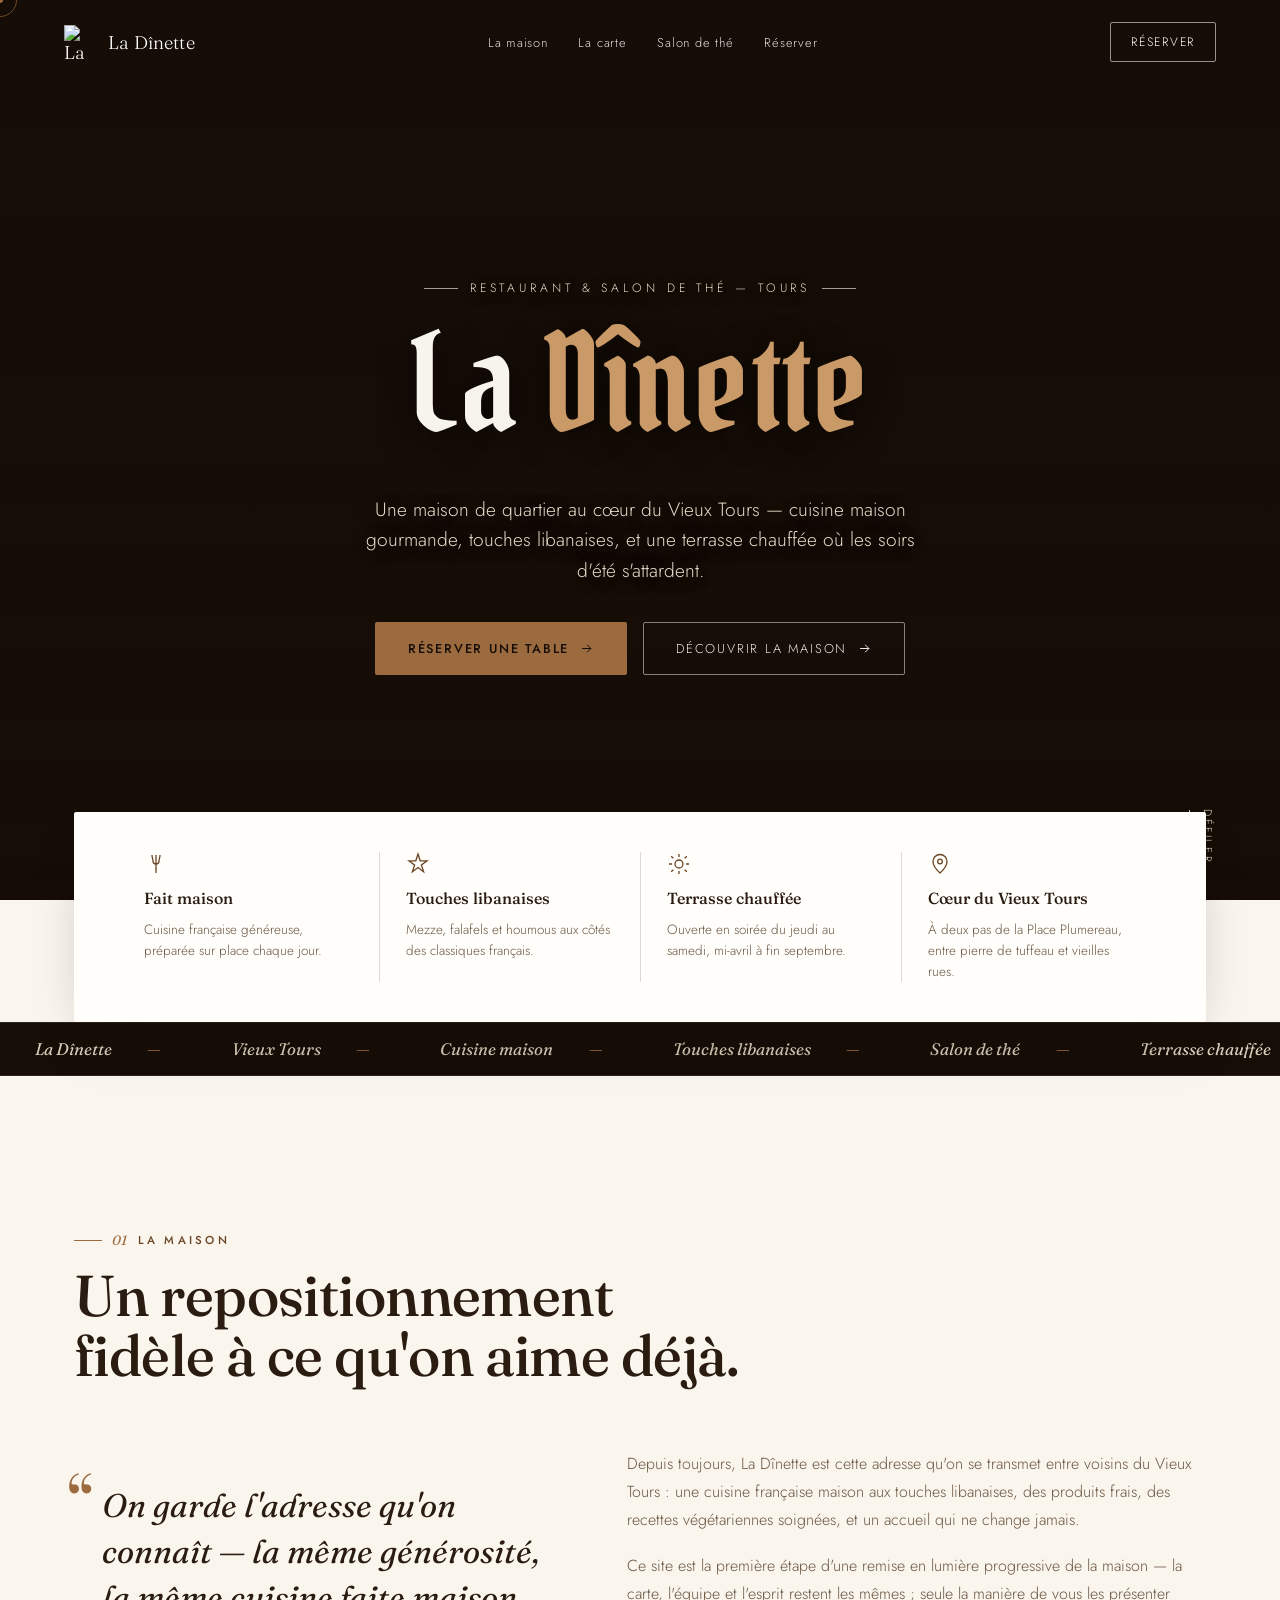
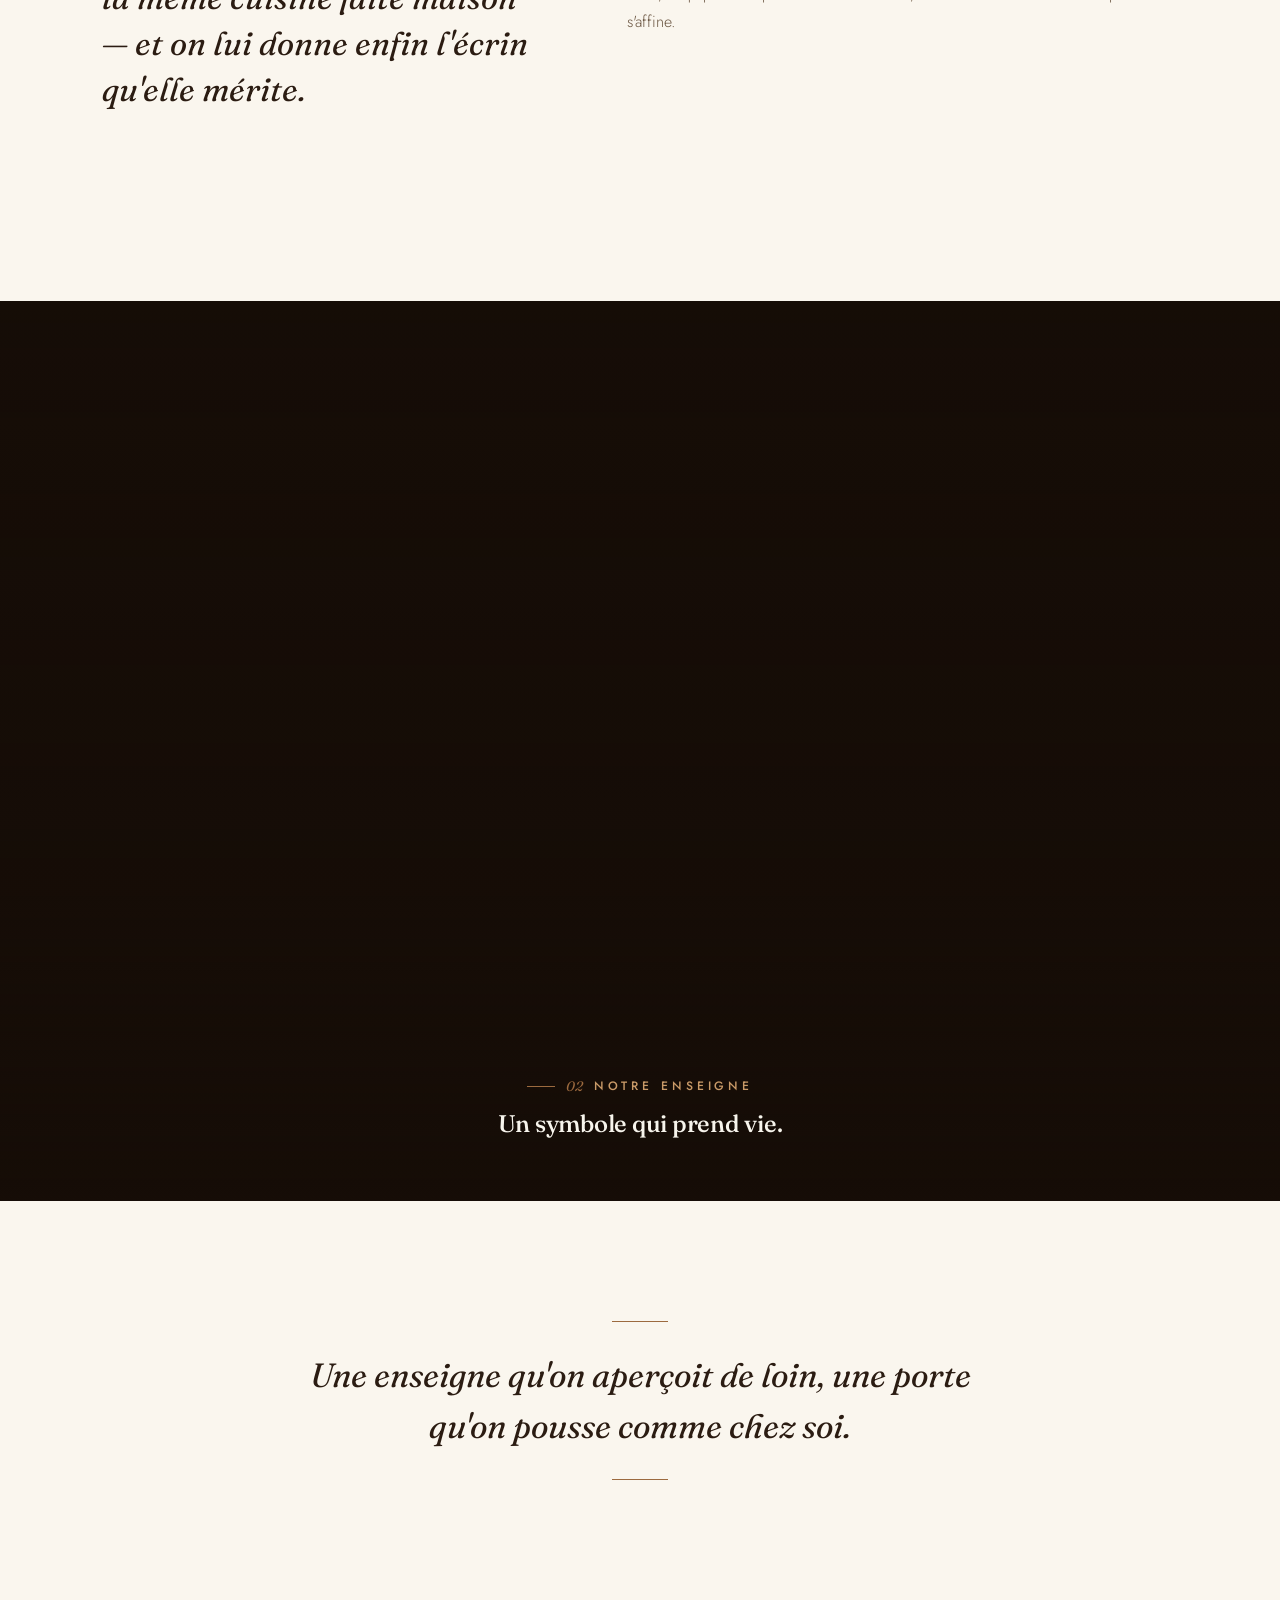
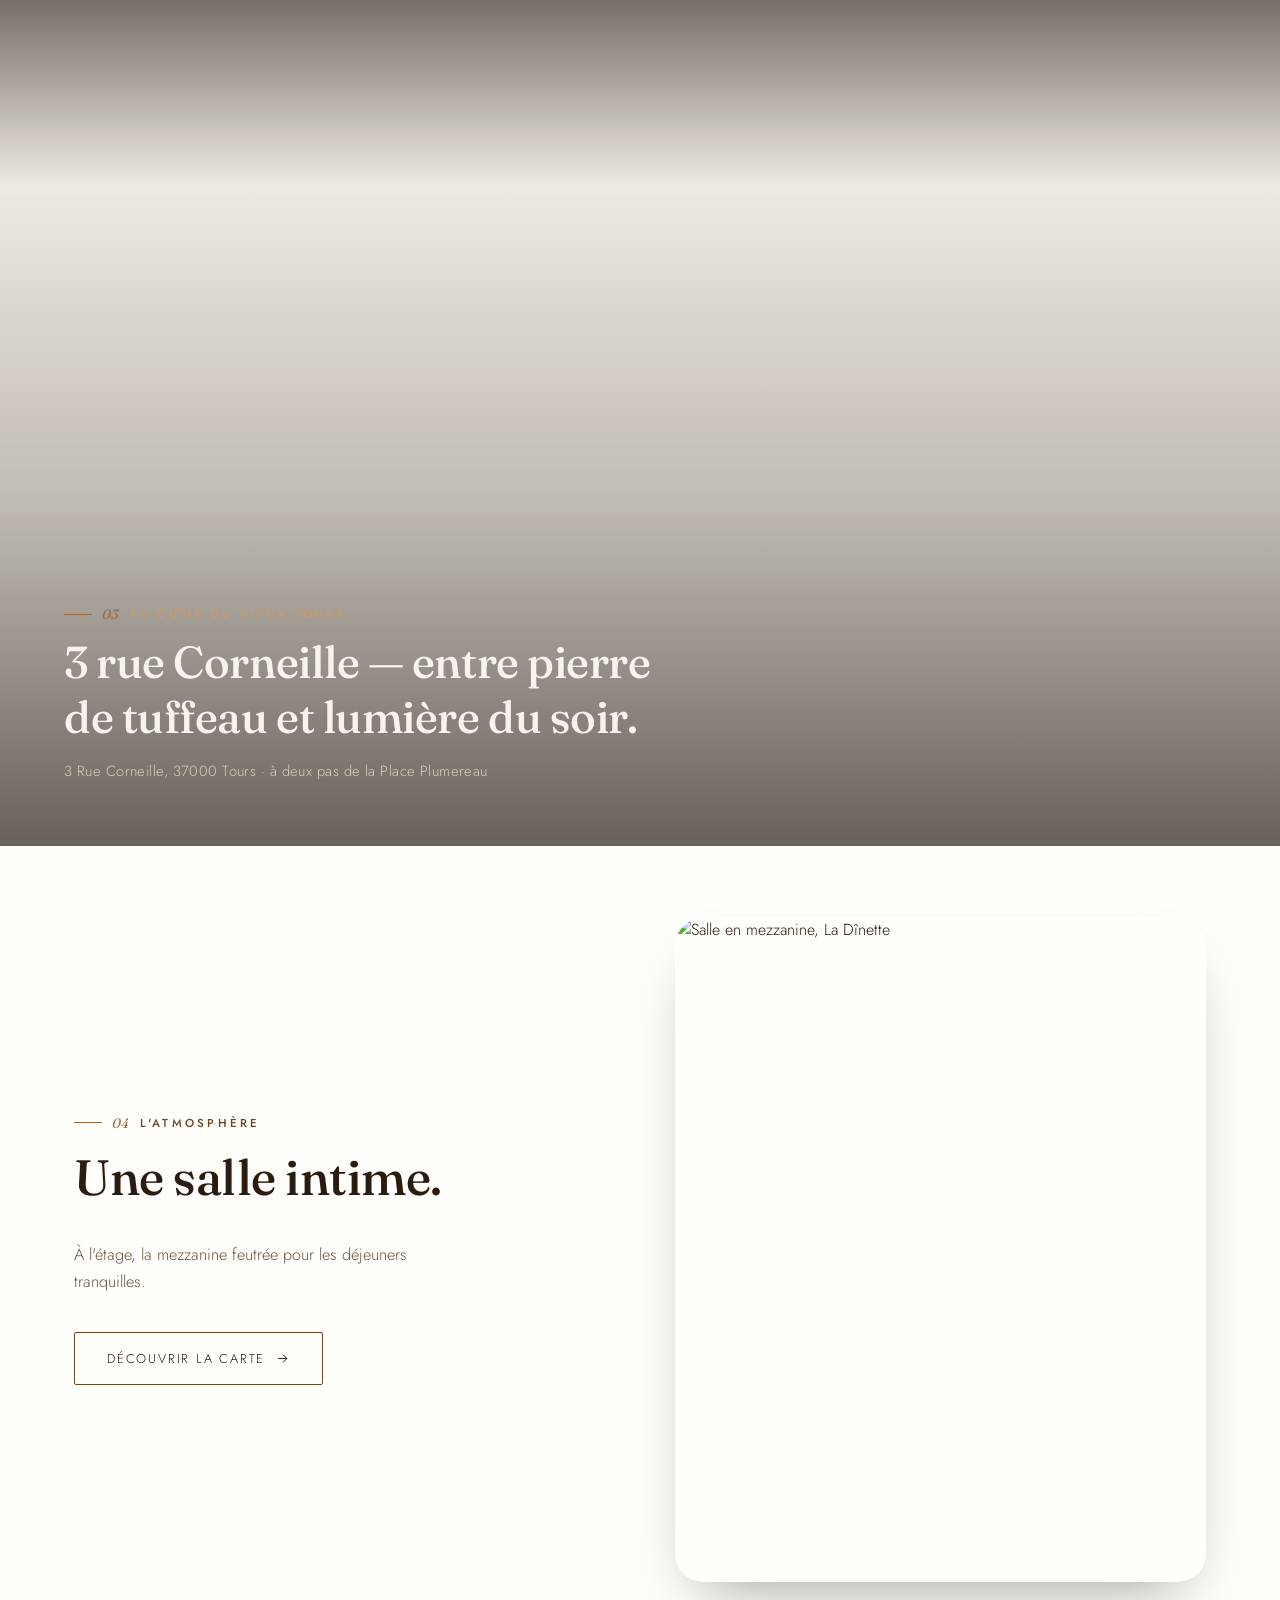
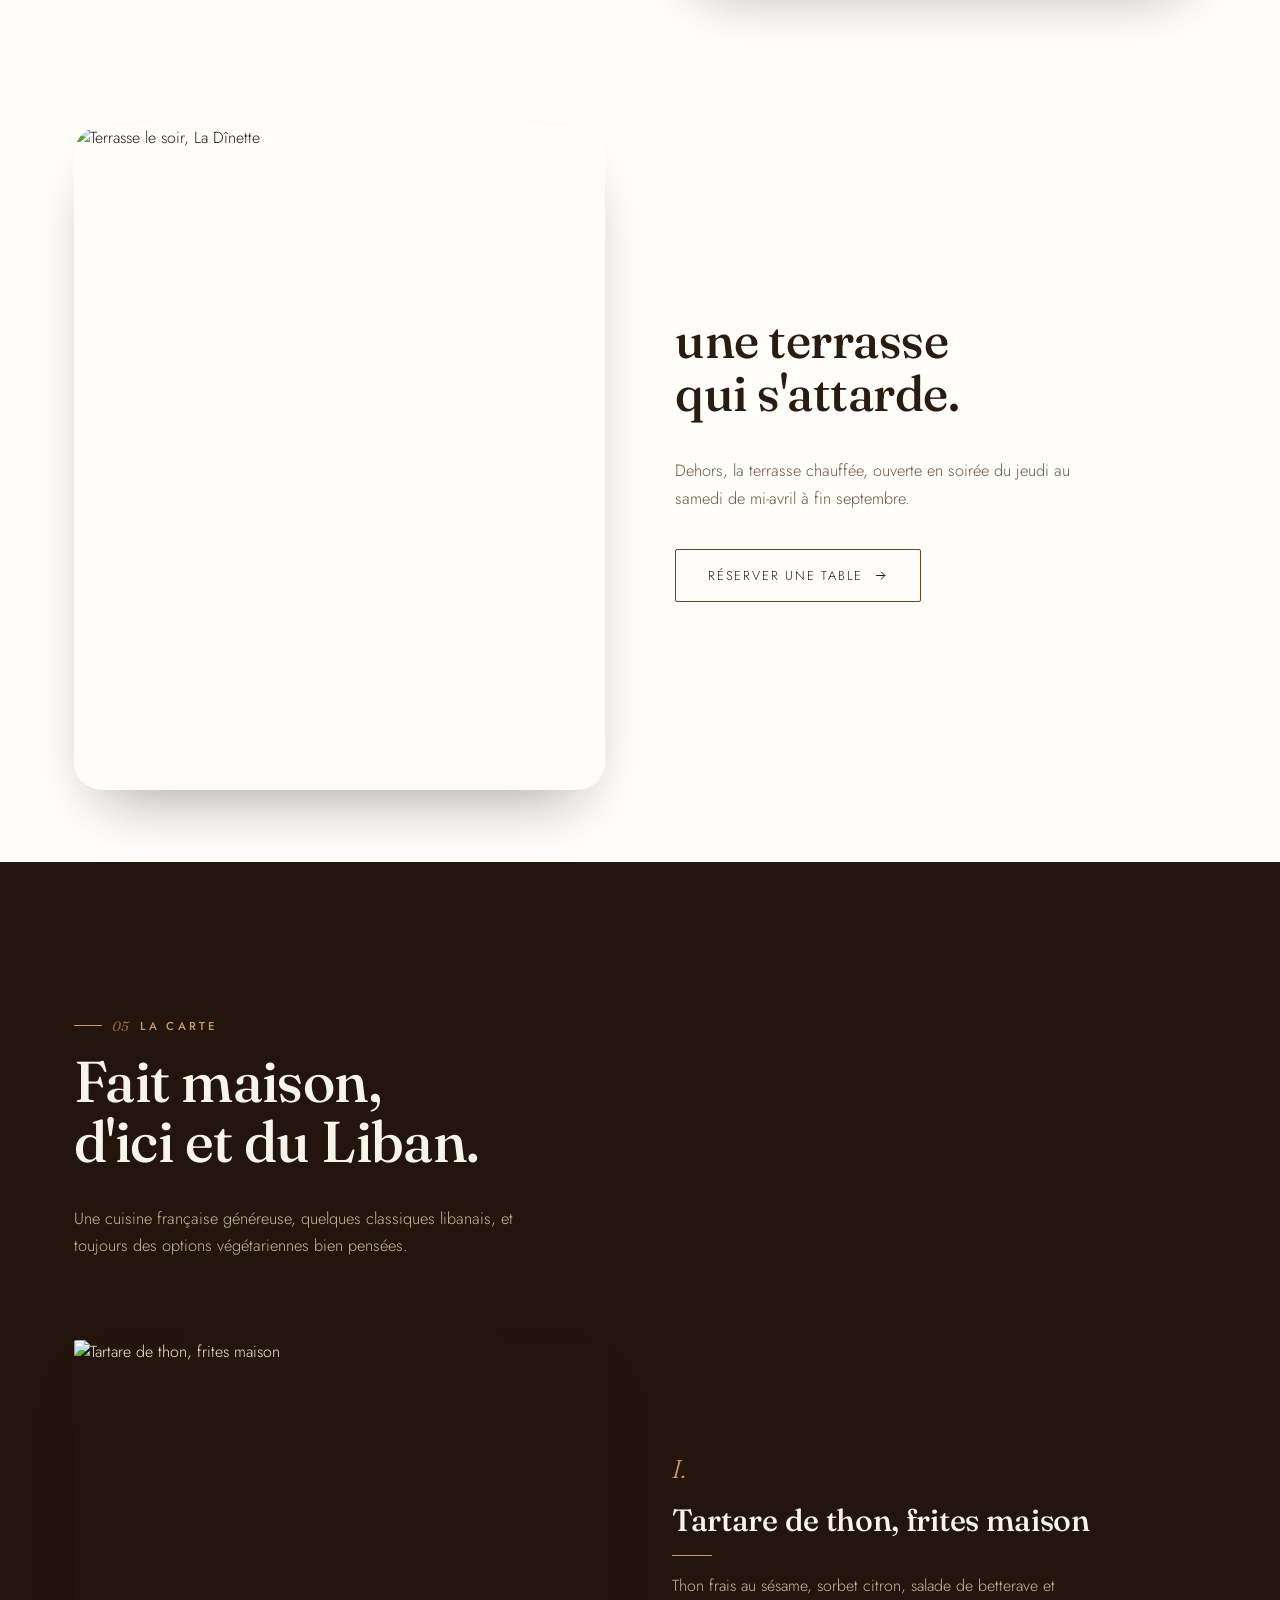
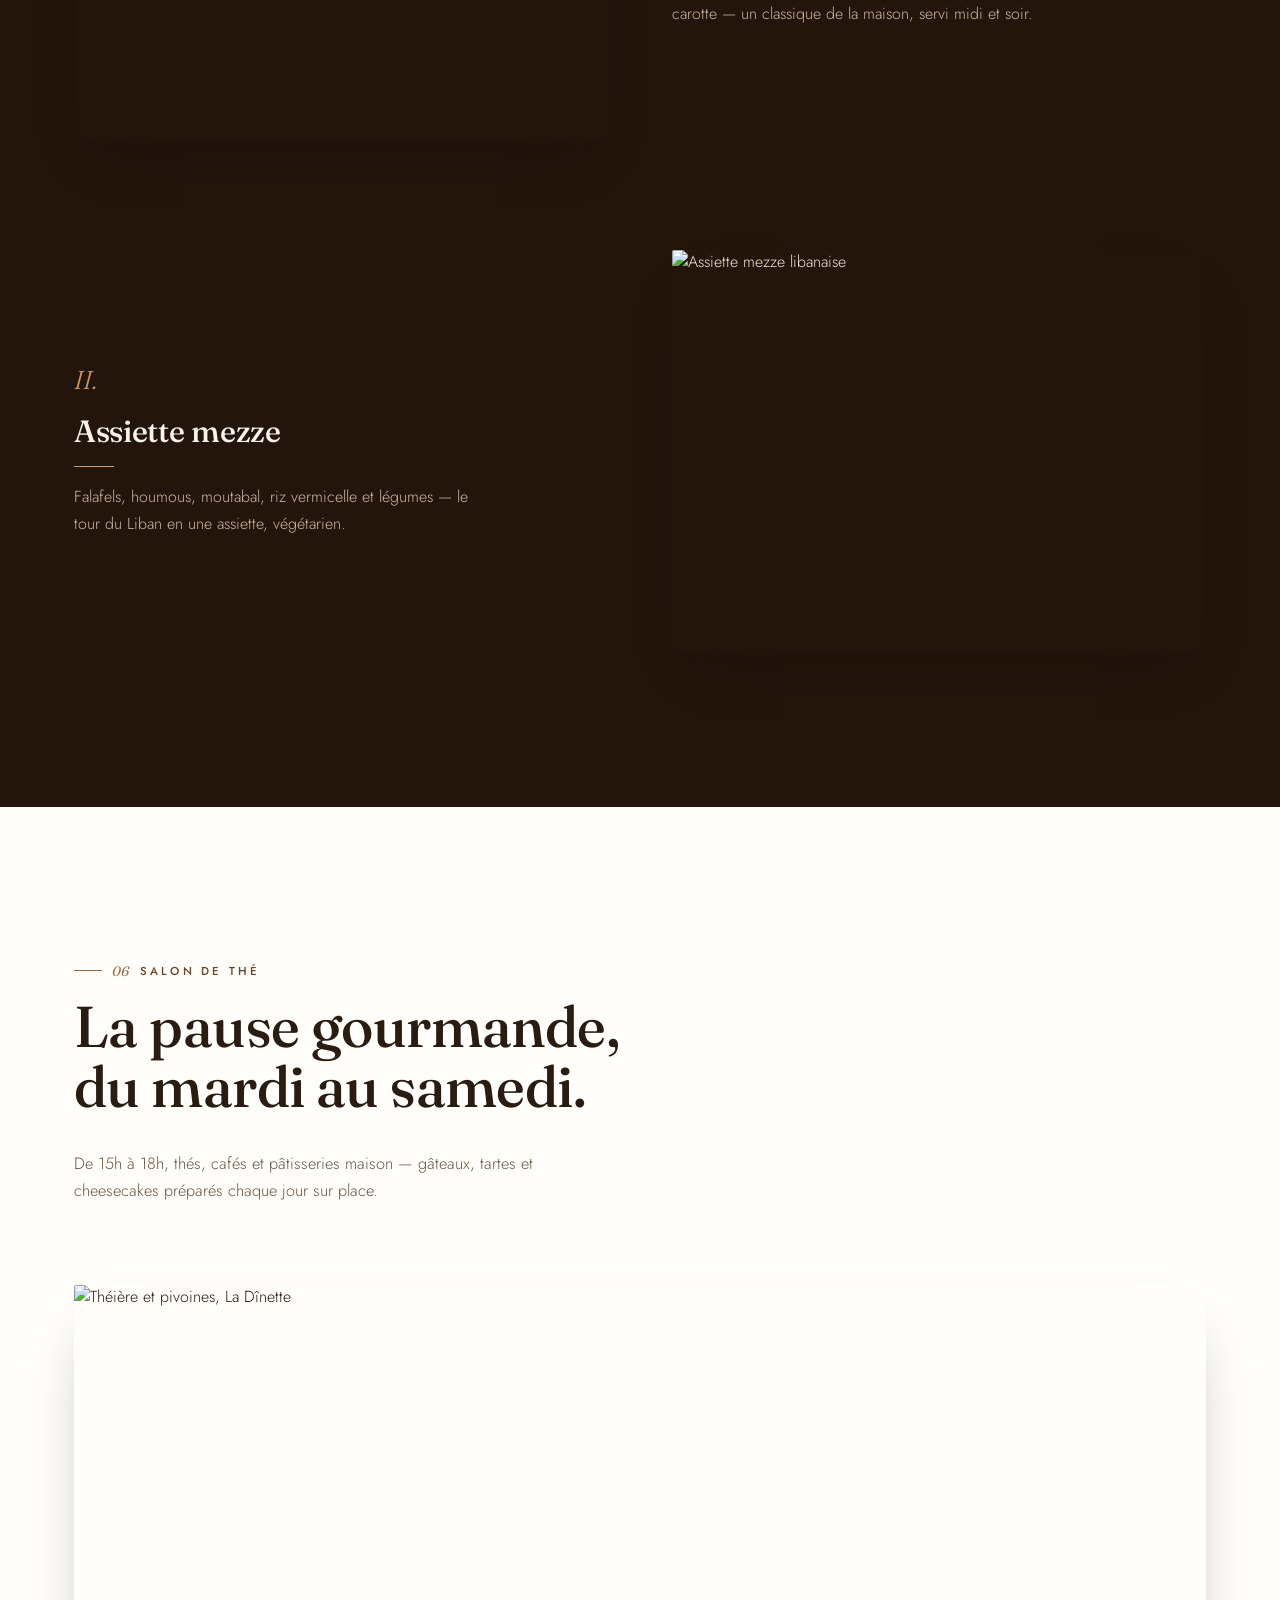
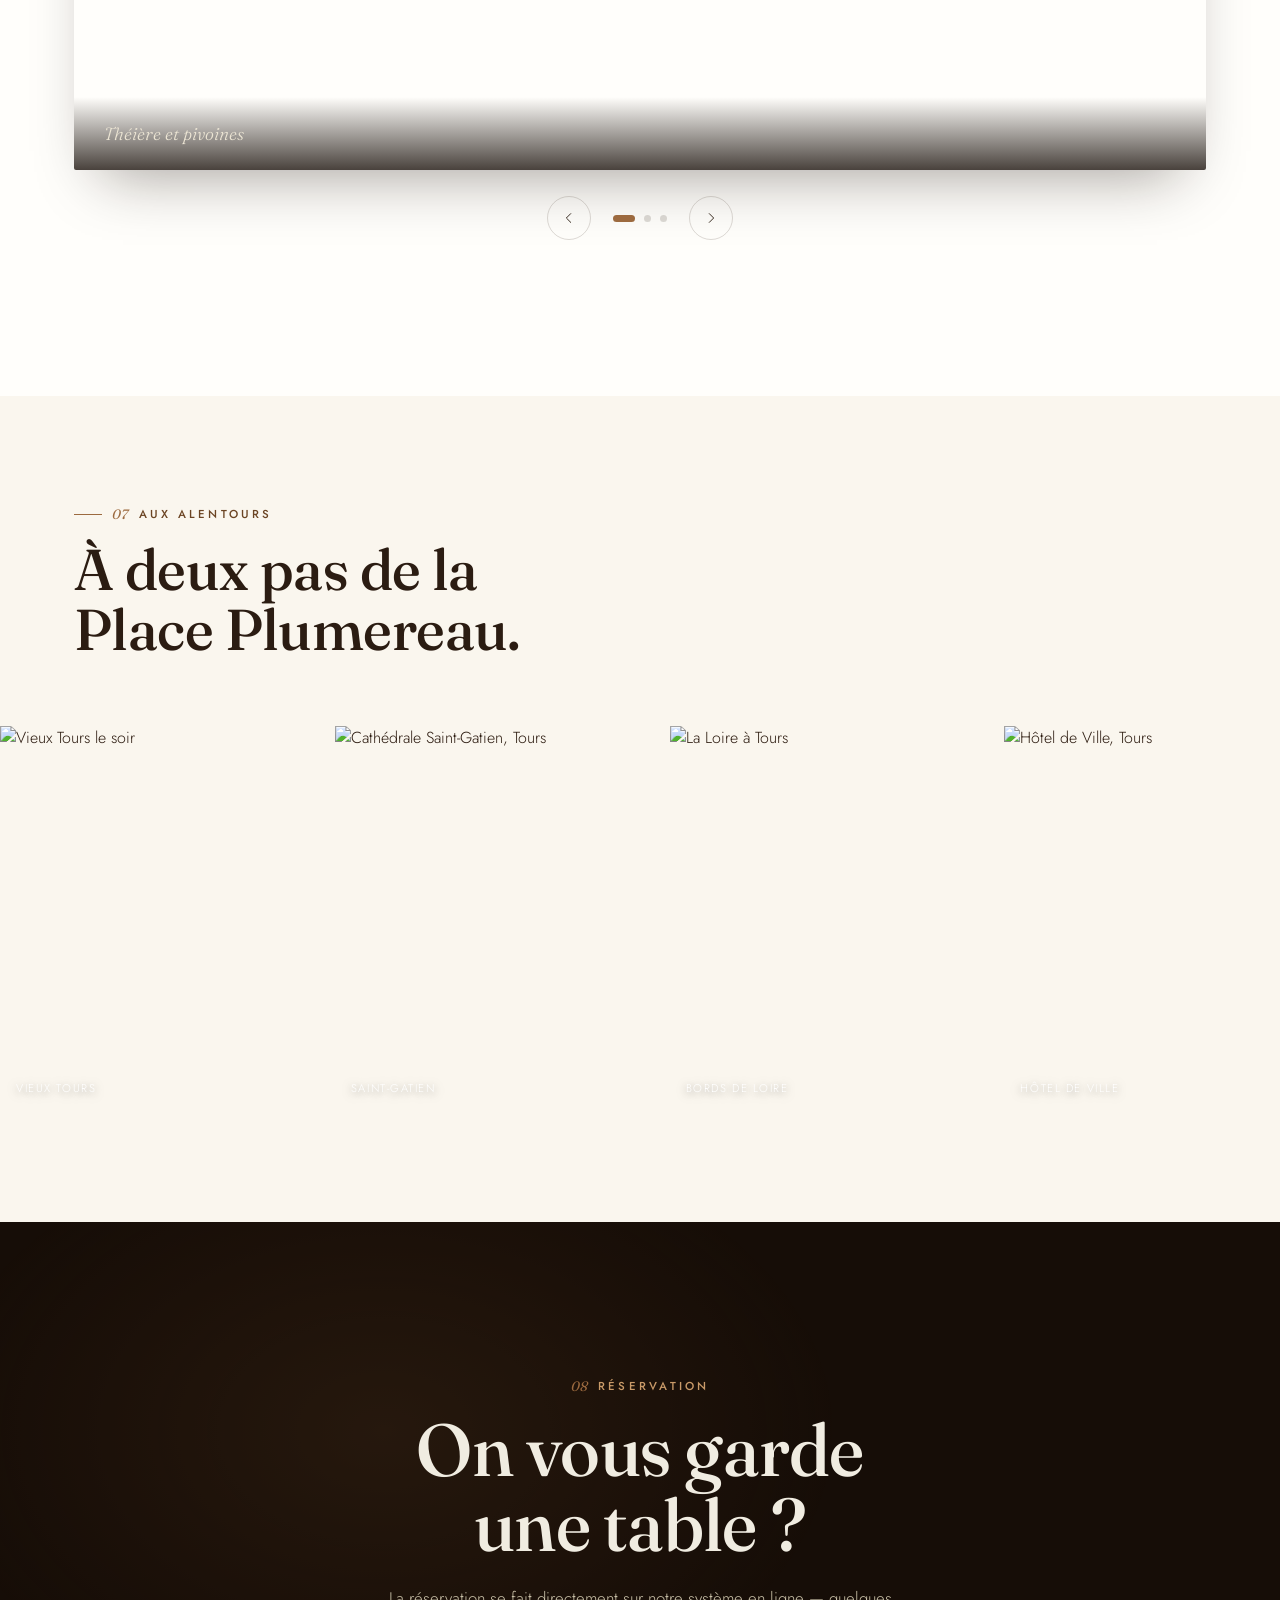
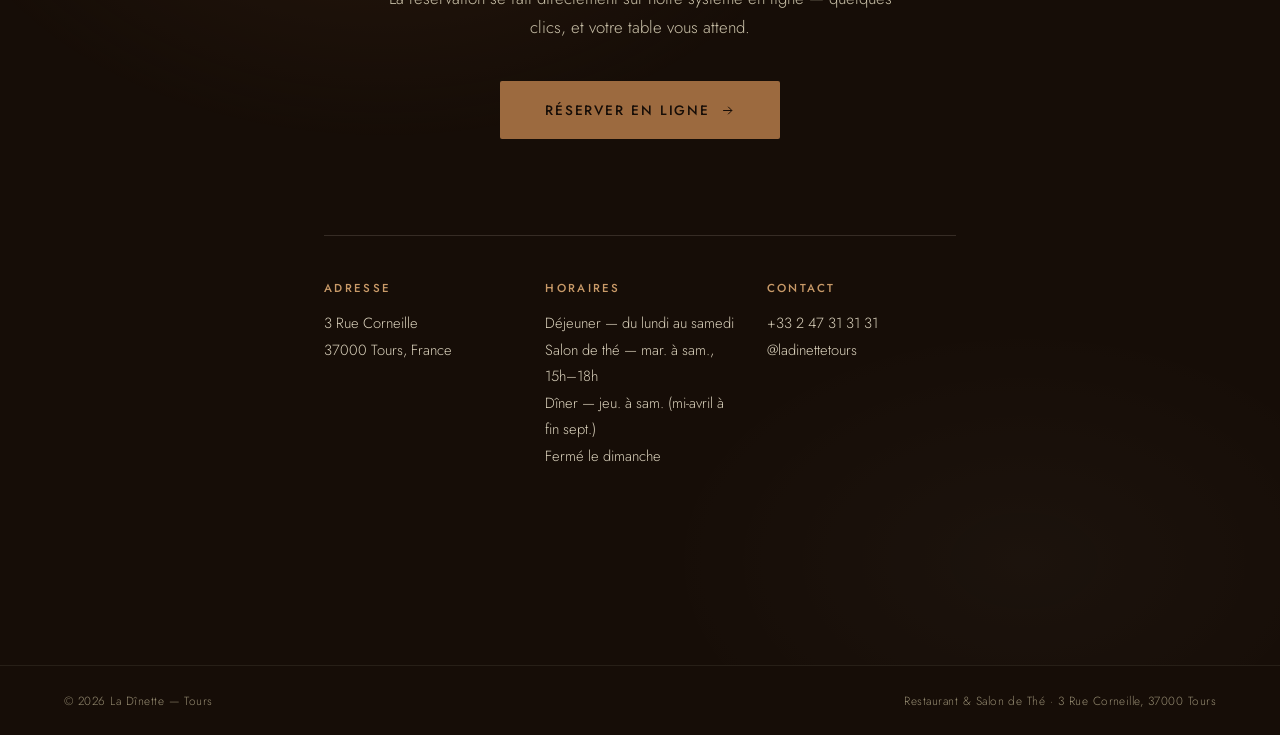
==== commit 2cae6af9: "Add files via upload" ====
--- a/index.html
+++ b/index.html
@@ -1,491 +1,1016 @@
-<!DOCTYPE html>
+<!doctype html>
 <html lang="fr">
 <head>
-<meta charset="UTF-8">
-<meta name="viewport" content="width=device-width, initial-scale=1.0">
-<title>Château de la Roseraie — Domaine de luxe</title>
-<meta name="description" content="Château de la Roseraie, domaine de luxe : suites raffinées, gastronomie de saison, spa et jardins foisonnants.">
-<link rel="stylesheet" href="style.css">
+<meta charset="UTF-8" />
+<meta name="viewport" content="width=device-width, initial-scale=1, viewport-fit=cover" />
+<title>La Dînette — Restaurant &amp; Salon de Thé, Tours</title>
+<link rel="preconnect" href="https://fonts.googleapis.com">
+<link rel="preconnect" href="https://fonts.gstatic.com" crossorigin>
+<link href="https://fonts.googleapis.com/css2?family=Fraunces:ital,opsz,wght@0,9..144,300;0,9..144,400;0,9..144,500;0,9..144,600;1,9..144,400;1,9..144,500&family=Jost:ital,wght@0,300;0,400;0,500;0,600;1,400&family=Pirata+One&display=swap" rel="stylesheet">
+<style>
+  :root{
+    color-scheme: light;
+    --cream:#faf6ee;
+    --paper:#fffefb;
+    --ink:#2b1c12;
+    --ink-soft:#6b5642;
+    --gold:#9c6a3f;
+    --gold-light:#c99a68;
+    --gold-deep:#6b4423;
+    --dusk:#23150c;
+    --dusk-2:#160d07;
+    --line: rgba(43,28,18,0.16);
+    --shadow: 0 30px 60px -30px rgba(22,13,7,0.5);
+    --radius: 2px;
+    --maxw: 1260px;
+    --ease: cubic-bezier(.16,.8,.24,1);
+  }
+  /* La Dînette's crème-caramel-café identity is fixed on purpose — the site
+     never switches to a dark palette, regardless of the visitor's device
+     theme, so the branding always reads the same. */
+
+  *{box-sizing:border-box;}
+  html{scroll-behavior:smooth;}
+  body{
+    margin:0;
+    background:var(--cream);
+    color:var(--ink);
+    font-family:'Jost', 'Segoe UI', sans-serif;
+    font-weight:300;
+    -webkit-font-smoothing:antialiased;
+    overflow-x:hidden;
+  }
+  body.no-scroll{overflow:hidden; height:100%;}
+  img{max-width:100%;display:block;}
+  a{color:inherit;}
+  button{font:inherit;}
+
+  ::selection{background:var(--gold); color:var(--dusk);}
+
+  h1,h2,h3{
+    font-family:'Fraunces', Georgia, serif;
+    font-weight:500;
+    letter-spacing:-0.01em;
+    text-wrap:balance;
+    margin:0;
+    color:var(--ink);
+  }
+
+  .kicker{
+    font-family:'Jost', sans-serif;
+    font-size:0.72rem;
+    letter-spacing:0.28em;
+    text-transform:uppercase;
+    color:var(--gold-deep);
+    font-weight:500;
+    display:flex;
+    align-items:center;
+    gap:0.9em;
+  }
+  .kicker::before{
+    content:"";
+    width:28px;height:1px;
+    background:var(--gold);
+    display:inline-block;
+    flex:none;
+  }
+  .kicker .num{
+    font-family:'Fraunces',serif; font-style:italic; font-weight:400;
+    color:var(--gold); letter-spacing:0; font-size:.85rem;
+  }
+  .on-dark .kicker{color:var(--gold-light);}
+
+  .wrap{max-width:var(--maxw); margin:0 auto; padding:0 clamp(20px,5vw,64px);}
+
+  /* ---------- reveal-on-scroll ---------- */
+  .reveal{opacity:0; transform:translateY(42px); transition:opacity 1.15s var(--ease), transform 1.15s var(--ease);}
+  .reveal.in{opacity:1; transform:translateY(0);}
+  .reveal-delay-1.in{transition-delay:.12s;}
+  .reveal-delay-2.in{transition-delay:.24s;}
+  .reveal-delay-3.in{transition-delay:.36s;}
+  @media (prefers-reduced-motion: reduce){
+    .reveal{opacity:1 !important; transform:none !important; transition:none !important;}
+  }
+
+  /* ---------- preloader ---------- */
+  .preloader{
+    position:fixed; inset:0; z-index:200; background:var(--dusk-2);
+    display:flex; align-items:center; justify-content:center; flex-direction:column; gap:18px;
+    transition:opacity .8s var(--ease), visibility .8s var(--ease);
+  }
+  .preloader.hide{opacity:0; visibility:hidden; pointer-events:none;}
+  .preloader-mark{font-family:'Pirata One',serif; font-size:2.2rem; color:#f7f4ec; letter-spacing:.02em;}
+  .preloader-rule{width:120px; height:1px; background:rgba(251,246,236,.18); position:relative; overflow:hidden;}
+  .preloader-rule::after{
+    content:""; position:absolute; top:0; left:-40%; width:40%; height:100%; background:var(--gold);
+    animation:preload-sweep 1.1s ease-in-out infinite;
+  }
+  @keyframes preload-sweep{0%{left:-40%;} 100%{left:100%;}}
+
+  /* ---------- custom cursor (fine pointer only) ---------- */
+  .cursor-dot, .cursor-ring{
+    position:fixed; top:0; left:0; z-index:150; pointer-events:none;
+    border-radius:50%; transform:translate(-50%,-50%); will-change:transform;
+  }
+  .cursor-dot{width:6px; height:6px; background:var(--gold); opacity:0; transition:opacity .3s ease;}
+  .cursor-ring{width:34px; height:34px; border:1px solid rgba(156,106,63,.65); opacity:0; transition:opacity .3s ease, width .3s var(--ease), height .3s var(--ease), border-color .3s ease;}
+  body.cursor-ready .cursor-dot, body.cursor-ready .cursor-ring{opacity:1;}
+  body.cursor-hover .cursor-ring{width:56px; height:56px; border-color:var(--gold);}
+  @media (hover:none), (pointer:coarse){.cursor-dot,.cursor-ring{display:none;}}
+
+  /* ---------- nav ---------- */
+  .nav{
+    position:fixed; top:0; left:0; right:0; z-index:60;
+    display:flex; align-items:center; justify-content:space-between;
+    padding:22px clamp(20px,5vw,64px);
+    transition:background .5s ease, padding .4s ease, border-color .5s ease;
+    border-bottom:1px solid transparent;
+  }
+  .nav.scrolled{
+    background:color-mix(in srgb, var(--paper) 90%, transparent);
+    backdrop-filter:blur(14px);
+    padding-top:14px; padding-bottom:14px;
+    border-bottom:1px solid var(--line);
+  }
+  .nav-mark{display:flex; align-items:center; gap:10px; font-family:'Fraunces',serif; font-size:1.15rem; color:#fff; text-decoration:none; letter-spacing:.01em;}
+  .nav.scrolled .nav-mark{color:var(--ink);}
+  .nav-mark img{height:34px; width:34px; object-fit:contain;}
+  .nav-links{display:flex; gap:clamp(16px,2.4vw,38px); list-style:none; margin:0; padding:0; font-size:0.8rem; letter-spacing:.06em;}
+  .nav-links a{text-decoration:none; color:#fff; opacity:.88; transition:opacity .25s ease; position:relative;}
+  .nav-links a::after{content:"";position:absolute;left:0;right:0;bottom:-6px;height:1px;background:var(--gold);transform:scaleX(0);transform-origin:left;transition:transform .35s var(--ease);}
+  .nav-links a:hover::after{transform:scaleX(1);}
+  .nav.scrolled .nav-links a{color:var(--ink);}
+  .nav-links a:hover{opacity:1;}
+  .nav-links{display:none;}
+  @media (min-width:820px){.nav-links{display:flex;}}
+  .nav-right{display:flex; align-items:center; gap:20px;}
+  .nav-cta{
+    font-size:0.76rem; letter-spacing:.14em; text-transform:uppercase;
+    border:1px solid rgba(255,255,255,0.55); color:#fff; text-decoration:none;
+    padding:10px 20px; border-radius:var(--radius); transition:all .3s ease;
+    display:inline-block;
+  }
+  .nav.scrolled .nav-cta{border-color:var(--gold-deep); color:var(--ink);}
+  .nav-cta:hover{background:var(--gold); border-color:var(--gold); color:var(--dusk);}
+
+  .burger{
+    display:flex; flex-direction:column; gap:5px; width:26px; background:none; border:none; padding:4px; cursor:pointer; z-index:120;
+  }
+  @media (min-width:820px){.burger{display:none;}}
+  .burger span{display:block; height:1px; width:100%; background:#fff; transition:transform .35s var(--ease), opacity .35s var(--ease), background .3s ease;}
+  .nav.scrolled .burger span{background:var(--ink);}
+  body.menu-open .burger span{background:#f0ece1;}
+  body.menu-open .burger span:nth-child(1){transform:translateY(6px) rotate(45deg);}
+  body.menu-open .burger span:nth-child(2){opacity:0;}
+  body.menu-open .burger span:nth-child(3){transform:translateY(-6px) rotate(-45deg);}
+
+  .mobile-menu{
+    position:fixed; inset:0; z-index:100; background:var(--dusk-2);
+    display:flex; flex-direction:column; align-items:center; justify-content:center; gap:30px;
+    opacity:0; visibility:hidden; transition:opacity .5s var(--ease), visibility .5s var(--ease);
+  }
+  body.menu-open .mobile-menu{opacity:1; visibility:visible;}
+  .mobile-menu a{font-family:'Fraunces',serif; font-size:1.9rem; color:#f0ece1; text-decoration:none; opacity:.9;}
+  .mobile-menu a:hover{opacity:1; color:var(--gold-light);}
+  .mobile-menu .nav-cta{margin-top:10px;}
+
+  /* ---------- hero ---------- */
+  .hero{
+    position:relative; height:100dvh; min-height:560px; width:100%;
+    display:flex; align-items:center; justify-content:center;
+    overflow:hidden;
+    background:var(--dusk-2);
+  }
+  .hero .video-wrap{position:absolute; inset:0; width:100%; height:100%; will-change:transform;}
+  .hero video{
+    position:absolute; inset:0; width:100%; height:100%; object-fit:cover;
+    transform:scale(1.04);
+  }
+  .hero::after{
+    content:"";
+    position:absolute; inset:0;
+    background:
+      linear-gradient(0deg, rgba(22,13,7,0.8) 0%, rgba(22,13,7,0.5) 45%, rgba(22,13,7,0.66) 100%);
+  }
+  .hero-content{
+    position:relative; z-index:2; width:100%;
+    padding:clamp(90px,14vh,140px) clamp(20px,5vw,64px) clamp(48px,8vh,92px);
+    color:#f0ece1;
+    text-align:center; display:flex; flex-direction:column; align-items:center;
+  }
+  .hero-eyebrow{
+    font-size:0.76rem; letter-spacing:.32em; text-transform:uppercase;
+    color:#e4ddc9; margin-bottom:22px; display:flex; align-items:center; justify-content:center; gap:12px;
+    text-shadow:0 2px 14px rgba(0,0,0,.75);
+  }
+  .hero-eyebrow::before{content:"";width:34px;height:1px;background:#e4ddc9; opacity:.7;}
+  .hero-eyebrow::after{content:"";width:34px;height:1px;background:#e4ddc9; opacity:.7;}
+  .hero h1{
+    font-family:'Pirata One', 'Fraunces', Georgia, serif;
+    font-size:clamp(3.6rem, 11vw, 8.4rem);
+    line-height:0.96; color:#f7f4ec; font-weight:400;
+    letter-spacing:.01em;
+    margin-bottom:26px;
+    text-shadow:0 4px 34px rgba(0,0,0,.65);
+  }
+  .hero h1 em{font-style:normal; color:var(--gold-light);}
+  .hero p.lede{
+    font-size:clamp(1rem,1.6vw,1.2rem); max-width:560px; color:#e4ddc9;
+    font-weight:300; line-height:1.6; margin-bottom:36px;
+    text-shadow:0 2px 16px rgba(0,0,0,.65);
+  }
+  .hero-actions{display:flex; gap:16px; flex-wrap:wrap; align-items:center; justify-content:center;}
+  .btn{
+    position:relative; z-index:0; overflow:hidden;
+    display:inline-flex; align-items:center; gap:10px;
+    font-family:'Jost',sans-serif; font-size:0.8rem; letter-spacing:.14em; text-transform:uppercase;
+    text-decoration:none; padding:16px 32px; border-radius:var(--radius);
+    transition:color .4s var(--ease), border-color .4s var(--ease), transform .35s var(--ease), box-shadow .35s var(--ease);
+    border:1px solid transparent; cursor:pointer;
+  }
+  .btn span{display:inline-block; position:relative;}
+  .btn .arrow{display:inline-flex; position:relative; transition:transform .4s var(--ease);}
+  .btn .arrow svg{width:15px; height:15px; stroke:currentColor; fill:none; stroke-width:1.6;}
+  .btn:hover .arrow{transform:translateX(5px);}
+  .btn::before{
+    content:""; position:absolute; inset:0; z-index:-1;
+    transform:scaleX(0); transform-origin:left; transition:transform .5s var(--ease);
+  }
+  .btn-gold{background:var(--gold); color:var(--dusk-2); font-weight:500;}
+  .btn-gold::before{background:var(--gold-light);}
+  .btn-gold:hover::before{transform:scaleX(1);}
+  .btn-gold:hover{box-shadow:0 16px 32px -14px rgba(156,106,63,.65);}
+  .btn-line{border-color:rgba(251,246,236,0.5); color:#f0ece1;}
+  .btn-line::before{background:var(--gold);}
+  .btn-line:hover::before{transform:scaleX(1);}
+  .btn-line:hover{border-color:var(--gold); color:var(--dusk-2);}
+
+  .scroll-cue{
+    position:absolute; right:clamp(20px,5vw,64px); bottom:36px; z-index:2;
+    display:flex; flex-direction:column; align-items:center; gap:10px;
+    color:#ded5bf; font-size:0.68rem; letter-spacing:.24em; text-transform:uppercase;
+    writing-mode:vertical-rl;
+  }
+  .scroll-cue .line{width:1px; height:52px; background:linear-gradient(#ded5bf, transparent); animation:cue 2.4s ease-in-out infinite;}
+  @keyframes cue{0%{transform:scaleY(0.2); transform-origin:top;} 50%{transform:scaleY(1); transform-origin:top;} 51%{transform-origin:bottom;} 100%{transform:scaleY(0.2); transform-origin:bottom;}}
+
+  /* ---------- marquee ticker ---------- */
+  .ticker{
+    background:var(--dusk-2); overflow:hidden; padding:16px 0;
+    border-top:1px solid rgba(243,233,216,.1); border-bottom:1px solid rgba(243,233,216,.1);
+  }
+  .ticker-track{display:flex; width:max-content; animation:ticker 34s linear infinite;}
+  .ticker-track span{
+    font-family:'Fraunces',serif; font-style:italic; font-weight:400;
+    font-size:1.05rem; color:#d9d0bb; padding:0 2.2rem; white-space:nowrap; flex:none;
+  }
+  .ticker-track span::after{content:"—"; margin-left:2.2rem; color:var(--gold); font-style:normal;}
+  @keyframes ticker{from{transform:translateX(0);} to{transform:translateX(-50%);}}
+  @media (prefers-reduced-motion: reduce){.ticker-track{animation:none;}}
+
+  /* ---------- section shells ---------- */
+  section{position:relative;}
+  .band{padding:clamp(84px,13vw,156px) 0;}
+  .band-tight{padding:clamp(60px,9vw,110px) 0;}
+  .paper{background:var(--paper);}
+  .band.dark{
+    background:var(--dusk);
+    color:#ece5d4;
+  }
+  .band.dark .section-head p{color:#c9b99c;}
+  .band.dark .kicker{color:var(--gold-light);}
+  .band.dark .kicker::before{background:var(--gold-light);}
+  .band.dark h2, .band.dark h3{color:#f7f4ec;}
+
+  .section-head{display:flex; flex-direction:column; gap:18px; margin-bottom:clamp(36px,6vw,64px); max-width:680px;}
+  .section-head h2{font-size:clamp(2.2rem,4.6vw,3.6rem); line-height:1.04;}
+  .section-head p{color:var(--ink-soft); font-size:1.02rem; line-height:1.65; max-width:52ch;}
+
+  /* intro / positioning */
+  .intro-copy{display:grid; grid-template-columns:1fr; gap:40px; align-items:start;}
+  @media(min-width:900px){.intro-copy{grid-template-columns: 0.9fr 1.1fr; gap:80px;}}
+  .intro-copy .big-quote{
+    font-family:'Fraunces',serif; font-style:italic; font-weight:400;
+    font-size:clamp(1.5rem,2.6vw,2.05rem); line-height:1.4; color:var(--ink);
+    position:relative; padding-left:28px;
+  }
+  .intro-copy .big-quote::before{
+    content:"“"; position:absolute; left:-6px; top:-.2em; font-size:2.4em; color:var(--gold); font-style:normal; line-height:1;
+  }
+  .intro-copy .support p{color:var(--ink-soft); line-height:1.75; font-size:1rem; margin:0 0 18px;}
+  .intro-copy .support p:last-child{margin-bottom:0;}
+
+  /* hero-overlap card — a stats/amenities bar floating over the hero's
+     bottom edge, a common device on high-end hospitality sites */
+  .hero-overlap{position:relative; z-index:5; margin-top:-64px;}
+  @media(min-width:760px){.hero-overlap{margin-top:-88px;}}
+  .distinctions{
+    background:var(--paper); box-shadow:var(--shadow); border-radius:var(--radius);
+    padding:clamp(28px,4vw,40px) clamp(20px,4vw,44px);
+    display:grid; grid-template-columns:repeat(2,1fr); gap:26px 0;
+  }
+  @media(min-width:760px){.distinctions{grid-template-columns:repeat(4,1fr); gap:0;}}
+  .distinction{
+    display:flex; flex-direction:column; gap:12px;
+    padding:0 clamp(14px,2vw,26px);
+    border-left:1px solid var(--line);
+  }
+  .distinction:first-child{border-left:none;}
+  @media(max-width:759px){
+    .distinction:nth-child(odd){border-left:none;}
+    .distinction:nth-child(n+3){padding-top:22px; border-top:1px solid var(--line);}
+  }
+  .distinction svg{width:24px; height:24px; stroke:var(--gold-deep); fill:none; stroke-width:1.3;}
+  .distinction h4{font-family:'Fraunces',serif; font-weight:500; font-size:1rem; margin:0;}
+  .distinction p{margin:0; color:var(--ink-soft); font-size:.84rem; line-height:1.55;}
+
+  /* ---------- enseigne (logo reveal) ---------- */
+  .enseigne{
+    position:relative; height:100vh; height:100dvh; overflow:hidden;
+    background:var(--dusk-2);
+  }
+  .enseigne .video-wrap{position:absolute; inset:0; width:100%; height:100%; will-change:transform;}
+  .enseigne video{position:absolute; inset:0; width:100%; height:100%; object-fit:cover; display:block;}
+  .enseigne::after{
+    content:""; position:absolute; inset:0;
+    background:linear-gradient(0deg, rgba(22,13,7,0.82) 0%, rgba(22,13,7,0.18) 34%, rgba(22,13,7,0.05) 55%, rgba(22,13,7,0.3) 100%);
+  }
+  .enseigne-copy{
+    position:absolute; left:0; right:0; bottom:0; z-index:2;
+    padding:0 clamp(20px,5vw,64px) clamp(40px,7vh,80px);
+    text-align:center; color:#f0ece1;
+  }
+  .enseigne-copy .kicker{
+    font-size:0.76rem; letter-spacing:.32em; text-transform:uppercase;
+    color:var(--gold-light); margin-bottom:14px; justify-content:center;
+  }
+  .enseigne-copy h2{color:#f7f4ec; margin:0;}
+
+  /* ---------- quote band ---------- */
+  .quote-band{background:var(--cream); padding:clamp(64px,11vw,120px) 0; text-align:center;}
+  .quote-rule{width:56px; height:1px; background:var(--gold); margin:0 auto;}
+  .quote-band .quote-text{
+    font-family:'Fraunces',serif; font-style:italic; font-weight:400;
+    font-size:clamp(1.4rem,2.8vw,2.1rem); line-height:1.5; color:var(--ink);
+    max-width:680px; margin:28px auto;
+  }
+
+  /* facade full bleed */
+  .facade{
+    position:relative; height:min(94vh,880px); min-height:460px; overflow:hidden;
+  }
+  .facade .parallax-img{
+    position:absolute; inset:-8% 0; width:100%; height:116%; object-fit:cover;
+    transform:scale(1.1); will-change:transform;
+    transition:transform 1.8s var(--ease);
+    filter:saturate(1.12) contrast(1.03) brightness(1.01);
+  }
+  .facade.in .parallax-img{transform:scale(1);}
+  .facade::after{
+    content:""; position:absolute; inset:0;
+    background:linear-gradient(180deg, rgba(22,13,7,0.58) 0%, rgba(22,13,7,0.05) 22%, rgba(22,13,7,0.26) 60%, rgba(22,13,7,0.64) 100%);
+  }
+  .facade-caption{
+    position:absolute; left:0; right:0; bottom:0; z-index:2;
+    padding:clamp(30px,6vw,64px) clamp(20px,5vw,64px);
+    color:#f0ece1;
+  }
+  .facade-caption .kicker{color:var(--gold-light);}
+  .facade-caption h3{font-size:clamp(1.8rem,3.6vw,2.8rem); color:#f7f4ec; margin-top:12px; max-width:640px;}
+  .facade-caption .addr{margin-top:16px; font-size:.92rem; color:#d9d0bb; letter-spacing:.03em;}
+
+  /* ambiance — a pair of stacked text/image modules, alternating sides,
+     with tight spacing so the next photo already shows before the fold */
+  .split-module{padding:clamp(40px,6vw,72px) 0;}
+  .split{display:grid; grid-template-columns:1fr; gap:32px; align-items:center;}
+  @media(min-width:900px){.split{grid-template-columns:1fr 1fr; gap:70px;}}
+  .split-copy{display:flex; flex-direction:column; align-items:flex-start; gap:20px;}
+  .split-copy h2{font-size:clamp(2rem,4.2vw,3.1rem); line-height:1.08;}
+  .split-copy p{color:var(--ink-soft); font-size:1.02rem; line-height:1.7; max-width:44ch;}
+  .split-frame{
+    margin:0; position:relative; overflow:hidden; border-radius:28px;
+    aspect-ratio:4/5; box-shadow:0 30px 60px -28px rgba(22,13,7,0.42);
+  }
+  .split-frame img{width:100%; height:100%; object-fit:cover; display:block; transition:transform 1.3s var(--ease), filter .4s ease; filter:saturate(1.1) contrast(1.02) brightness(1);}
+  .split-frame:hover img{transform:scale(1.04); filter:saturate(1.18) contrast(1.02) brightness(1.02);}
+  .btn-outline{border-color:var(--gold-deep); color:var(--ink);}
+  .btn-outline::before{background:var(--gold);}
+  .btn-outline:hover::before{transform:scaleX(1);}
+  .btn-outline:hover{border-color:var(--gold); color:var(--paper);}
+
+  /* carte / dishes */
+  .plates{display:flex; flex-direction:column; gap:clamp(60px,9vw,110px);}
+  .plate{display:grid; grid-template-columns:1fr; gap:28px; align-items:center;}
+  @media(min-width:820px){
+    .plate{grid-template-columns:1fr 1fr; gap:64px;}
+    .plate.alt .frame{order:2;}
+    .plate.alt .plate-copy{order:1;}
+  }
+  .plate .frame{position:relative; overflow:hidden; border-radius:var(--radius); aspect-ratio:4/3; box-shadow:0 28px 54px -26px rgba(22,13,7,0.38);}
+  .plate .frame img{width:100%; height:100%; object-fit:cover; transition:transform 1.1s var(--ease), filter .4s ease; filter:saturate(1.1) contrast(1.02) brightness(1);}
+  .plate:hover .frame img{transform:scale(1.06); filter:saturate(1.18) contrast(1.02) brightness(1.02);}
+  .plate-copy{display:flex; flex-direction:column; gap:16px;}
+  .plate .num{font-family:'Fraunces',serif; font-style:italic; color:var(--gold); font-size:1.6rem;}
+  .plate h3{font-size:clamp(1.5rem,2.4vw,2rem);}
+  .plate p{color:var(--ink-soft); line-height:1.7; margin:0; font-size:1rem; max-width:44ch;}
+  .plate .rule{width:40px; height:1px; background:var(--gold);}
+  .band.dark .plate .num{color:var(--gold-light);}
+  .band.dark .plate p{color:#c9b99c;}
+  .band.dark .plate .rule{background:var(--gold-light);}
+
+  /* the / desserts carousel */
+  .carousel{position:relative;}
+  .carousel-track-wrap{overflow:hidden; border-radius:var(--radius); box-shadow:0 30px 60px -28px rgba(22,13,7,0.42);}
+  .carousel-track{display:flex; transition:transform .7s var(--ease);}
+  .carousel-slide{flex:0 0 100%; position:relative; aspect-ratio:16/9;}
+  @media(min-width:760px){.carousel-slide{aspect-ratio:21/9;}}
+  .carousel-slide img{width:100%; height:100%; object-fit:cover; display:block; filter:saturate(1.1) contrast(1.02) brightness(1);}
+  .carousel-caption{
+    position:absolute; left:0; bottom:0; right:0; padding:26px 30px;
+    background:linear-gradient(0deg, rgba(22,13,7,.78), transparent);
+    color:#ece5d4; font-family:'Fraunces',serif; font-style:italic; font-size:1.1rem;
+  }
+  .carousel-nav{display:flex; align-items:center; justify-content:center; gap:22px; margin-top:26px;}
+  .carousel-arrow{
+    width:44px; height:44px; border-radius:50%; border:1px solid var(--line); background:none;
+    display:flex; align-items:center; justify-content:center; cursor:pointer; transition:all .3s ease; flex:none;
+  }
+  .carousel-arrow svg{width:16px; height:16px; stroke:var(--ink); fill:none; stroke-width:1.4;}
+  .carousel-arrow:hover{background:var(--gold); border-color:var(--gold);}
+  .carousel-arrow:hover svg{stroke:var(--dusk-2);}
+  .carousel-dots{display:flex; gap:9px;}
+  .carousel-dot{width:7px; height:7px; border-radius:50%; background:var(--line); border:none; padding:0; cursor:pointer; transition:all .3s ease;}
+  .carousel-dot.active{background:var(--gold); width:22px; border-radius:4px;}
+
+  /* tours strip — auto-scrolling gallery */
+  .gallery-strip{overflow:hidden; padding:2px 0;}
+  .gallery-track{display:flex; width:max-content; gap:2px; animation:gallery-scroll 42s linear infinite;}
+  .gallery-strip:hover .gallery-track{animation-play-state:paused;}
+  @keyframes gallery-scroll{from{transform:translateX(0);} to{transform:translateX(-50%);}}
+  @media (prefers-reduced-motion: reduce){.gallery-track{animation:none;}}
+  .gallery-track figure{
+    margin:0; position:relative; overflow:hidden; flex:none;
+    width:clamp(220px,26vw,340px); height:clamp(260px,30vw,400px);
+  }
+  .gallery-track img{width:100%; height:100%; object-fit:cover; filter:saturate(1.1) contrast(1.02) brightness(1); transition:transform 1.4s var(--ease), filter .4s ease;}
+  .gallery-track figure:hover img{transform:scale(1.06); filter:saturate(1.18) contrast(1.02) brightness(1.02);}
+  .gallery-track figcaption{
+    position:absolute; left:16px; bottom:14px; color:#fff; font-size:.7rem;
+    letter-spacing:.14em; text-transform:uppercase; text-shadow:0 2px 10px rgba(0,0,0,.6);
+  }
+
+  /* final cta */
+  .finale{
+    position:relative; overflow:hidden; color:#e4ddc9;
+    background:var(--dusk-2);
+  }
+  .finale::before{
+    content:""; position:absolute; inset:0; opacity:.55;
+    background:radial-gradient(ellipse 60% 50% at 30% 20%, rgba(156,106,63,0.22), transparent 60%),
+               radial-gradient(ellipse 50% 40% at 80% 90%, rgba(245,242,234,0.05), transparent 60%);
+  }
+  .finale-inner{position:relative; z-index:1; text-align:center; max-width:760px; margin:0 auto;}
+  .finale .kicker{justify-content:center; color:var(--gold-light);}
+  .finale .kicker::before{display:none;}
+  .finale h2{color:#f0ece1; font-size:clamp(2.5rem,6vw,4.6rem); margin:18px 0 22px; line-height:1.02;}
+  .finale p{color:#c9c0a8; font-size:1.05rem; line-height:1.7; max-width:52ch; margin:0 auto 40px;}
+  .finale .btn-gold{padding:18px 44px; font-size:.85rem;}
+
+  .details{
+    margin-top:clamp(56px,9vw,96px);
+    display:grid; grid-template-columns:1fr; gap:32px; text-align:left;
+    border-top:1px solid rgba(243,233,216,0.14); padding-top:44px;
+  }
+  @media(min-width:760px){.details{grid-template-columns:repeat(3,1fr);}}
+  .details .col h4{
+    font-family:'Jost',sans-serif; font-size:.72rem; letter-spacing:.2em; text-transform:uppercase;
+    color:var(--gold-light); margin:0 0 14px; font-weight:500;
+  }
+  .details .col p, .details .col a{color:#d9d0bb; font-size:.92rem; line-height:1.8; text-decoration:none;}
+  .details .col a:hover{color:var(--gold-light);}
+
+  footer{
+    background:var(--dusk-2); color:#948a70; padding:26px clamp(20px,5vw,64px);
+    display:flex; justify-content:space-between; flex-wrap:wrap; gap:12px;
+    font-size:.74rem; letter-spacing:.04em; border-top:1px solid rgba(243,233,216,0.08);
+  }
+  footer a{color:#b8ac8c; text-decoration:none;}
+  footer a:hover{color:var(--gold-light);}
+</style>
 </head>
 <body>
 
-<div class="cursor-dot" aria-hidden="true"></div>
-
-<!-- fixed layer behind everything; its color is driven by scroll (see script.js).
-     Kept as a direct child of body — NOT inside #colorFlow — so its z-index:-1
-     is evaluated in the root stacking context, below the hero (z-index:1)
-     rather than trapped inside colorFlow's own (z-index:2) context. -->
-<div class="bg-tint" id="bgTint" aria-hidden="true"></div>
-
-<!-- ===== HEADER BLANC FIXE ===== -->
-<header class="site-header" id="siteHeader">
-  <button class="btn-rect btn-menu" id="menuToggle" aria-expanded="false" aria-controls="mainNav">
-    <span>Menu</span>
-  </button>
-
-  <a href="#hero" class="logo">
-    <span class="logo-name">Château</span>
-    <span class="logo-script">de la Roseraie</span>
-  </a>
-
-  <a href="#contact" class="btn-rect btn-reserve">Réserver</a>
-</header>
-
-<nav class="main-nav" id="mainNav" aria-hidden="true">
-  <ul>
-    <li style="--i:0"><a href="#manifesto">Le domaine</a></li>
-    <li style="--i:1"><a href="#suites">Suites</a></li>
-    <li style="--i:2"><a href="#gastronomie">Gastronomie</a></li>
-    <li style="--i:3"><a href="#experiences">Expériences</a></li>
-    <li style="--i:4"><a href="#spa">Spa &amp; Bien-être</a></li>
-    <li style="--i:5"><a href="#social">Instagram</a></li>
-    <li style="--i:6"><a href="#contact">Contact</a></li>
-  </ul>
-  <div class="main-nav-foot">
-    <p>Domaine de la Roseraie<br>France</p>
+  <div class="preloader" id="preloader">
+    <div class="preloader-mark">La Dînette</div>
+    <div class="preloader-rule"></div>
   </div>
-</nav>
-<div class="nav-scrim" id="navScrim"></div>
-
-<main>
-
-  <!-- ===== 1. HERO PLEIN ÉCRAN ===== -->
-  <section class="hero" id="hero">
-    <div class="hero-media">
-      <div class="hero-slide is-active">
-        <video autoplay muted loop playsinline preload="auto" poster="assets/images/hero-6-table.jpg">
-          <source src="assets/video/hero-table.mp4" type="video/mp4">
-        </video>
-      </div>
-      <div class="hero-slide">
-        <video autoplay muted loop playsinline preload="auto" poster="assets/images/hero-7-passage.jpg">
-          <source src="assets/video/hero-passage.mp4" type="video/mp4">
-        </video>
-      </div>
-      <div class="hero-slide">
-        <video autoplay muted loop playsinline preload="auto" poster="assets/images/hero-5-garden.jpg">
-          <source src="assets/video/hero-garden.mp4" type="video/mp4">
-        </video>
-      </div>
-    </div>
-    <div class="hero-veil"></div>
-
-    <a class="side-label side-label--left" href="#gastronomie">
-      <span class="side-arrow">&larr;</span>
-      <span class="side-text">Gastronomie</span>
-    </a>
-    <a class="side-label side-label--right" href="#spa">
-      <span class="side-text">Bien-être</span>
-      <span class="side-arrow">&rarr;</span>
-    </a>
-
+
+  <div class="cursor-dot" id="cursorDot"></div>
+  <div class="cursor-ring" id="cursorRing"></div>
+
+  <nav class="nav" id="nav">
+    <a href="#top" class="nav-mark"><img src="assets/image_1.webp" alt="La Dînette" /> La Dînette</a>
+    <ul class="nav-links">
+      <li><a href="#maison">La maison</a></li>
+      <li><a href="#carte">La carte</a></li>
+      <li><a href="#the">Salon de thé</a></li>
+      <li><a href="#reserver">Réserver</a></li>
+    </ul>
+    <div class="nav-right">
+      <a class="nav-cta" href="https://ladinette.eatbu.com/?lang=fr" target="_blank" rel="noopener">Réserver</a>
+      <button class="burger" id="burger" aria-label="Menu"><span></span><span></span><span></span></button>
+    </div>
+  </nav>
+
+  <div class="mobile-menu" id="mobileMenu">
+    <a href="#maison">La maison</a>
+    <a href="#carte">La carte</a>
+    <a href="#the">Salon de thé</a>
+    <a href="#reserver">Réserver</a>
+    <a class="nav-cta" href="https://ladinette.eatbu.com/?lang=fr" target="_blank" rel="noopener">Réserver une table</a>
+  </div>
+
+  <header class="hero" id="top">
+    <div class="video-wrap" data-parallax="0.15"><video autoplay muted loop playsinline src="assets/video_1.mp4"></video></div>
     <div class="hero-content">
-      <h1 class="hero-title" id="heroTitle">
-        <span class="hero-title-line is-active">Séjour</span>
-        <span class="hero-title-line">Gastronomie</span>
-        <span class="hero-title-line">Bien-être</span>
-      </h1>
-      <a href="#suites" class="btn-white hero-cta">Découvrez nos chambres</a>
-    </div>
-
-    <div class="hero-caption" id="heroCaption">
-      <span class="hero-caption-line is-active">Chaque lieu a son propre rythme.</span>
-      <span class="hero-caption-line">Une symphonie de couleurs et de souvenirs.</span>
-      <span class="hero-caption-line">Le calme d'une oasis secrète.</span>
-      <span class="hero-caption-line">Un art de vivre, tout simplement.</span>
-    </div>
-
-    <div class="scroll-cue" aria-hidden="true"><span></span></div>
+      <div class="hero-eyebrow">Restaurant &amp; Salon de Thé — Tours</div>
+      <h1>La <em>Dînette</em></h1>
+      <p class="lede">Une maison de quartier au cœur du Vieux Tours — cuisine maison gourmande, touches libanaises, et une terrasse chauffée où les soirs d'été s'attardent.</p>
+      <div class="hero-actions">
+        <a class="btn btn-gold" href="https://ladinette.eatbu.com/?lang=fr" target="_blank" rel="noopener"><span>Réserver une table</span><span class="arrow"><svg viewBox="0 0 24 24"><path d="M5 12h14M13 6l6 6-6 6"/></svg></span></a>
+        <a class="btn btn-line" href="#maison"><span>Découvrir la maison</span><span class="arrow"><svg viewBox="0 0 24 24"><path d="M5 12h14M13 6l6 6-6 6"/></svg></span></a>
+      </div>
+    </div>
+    <div class="scroll-cue"><span>Défiler</span><span class="line"></span></div>
+  </header>
+
+  <div class="hero-overlap wrap">
+    <div class="distinctions reveal">
+      <div class="distinction">
+        <svg viewBox="0 0 24 24"><path d="M12 3v10M8 3c0 3 1 4 1 6a3 3 0 0 0 6 0c0-2 1-3 1-6M12 13v8"/></svg>
+        <h4>Fait maison</h4>
+        <p>Cuisine française généreuse, préparée sur place chaque jour.</p>
+      </div>
+      <div class="distinction">
+        <svg viewBox="0 0 24 24"><path d="M12 2l2.2 6.8H21l-5.6 4.1 2.2 6.8L12 15.6l-5.6 4.1 2.2-6.8L3 8.8h6.8z"/></svg>
+        <h4>Touches libanaises</h4>
+        <p>Mezze, falafels et houmous aux côtés des classiques français.</p>
+      </div>
+      <div class="distinction">
+        <svg viewBox="0 0 24 24"><circle cx="12" cy="12" r="4"/><path d="M12 2v3M12 19v3M4.2 4.2l2.1 2.1M17.7 17.7l2.1 2.1M2 12h3M19 12h3M4.2 19.8l2.1-2.1M17.7 6.3l2.1-2.1"/></svg>
+        <h4>Terrasse chauffée</h4>
+        <p>Ouverte en soirée du jeudi au samedi, mi-avril à fin septembre.</p>
+      </div>
+      <div class="distinction">
+        <svg viewBox="0 0 24 24"><path d="M12 21s-7-6.2-7-11.5A7 7 0 0 1 19 9.5C19 14.8 12 21 12 21z"/><circle cx="12" cy="9.5" r="2.3"/></svg>
+        <h4>Cœur du Vieux Tours</h4>
+        <p>À deux pas de la Place Plumereau, entre pierre de tuffeau et vieilles rues.</p>
+      </div>
+    </div>
+  </div>
+
+  <div class="ticker" aria-hidden="true">
+    <div class="ticker-track">
+      <span>La Dînette</span><span>Vieux Tours</span><span>Cuisine maison</span><span>Touches libanaises</span><span>Salon de thé</span><span>Terrasse chauffée</span>
+      <span>La Dînette</span><span>Vieux Tours</span><span>Cuisine maison</span><span>Touches libanaises</span><span>Salon de thé</span><span>Terrasse chauffée</span>
+    </div>
+  </div>
+
+  <section class="band" id="maison">
+    <div class="wrap">
+      <div class="section-head reveal">
+        <div class="kicker"><span class="num">01</span> La maison</div>
+        <h2>Un repositionnement<br>fidèle à ce qu'on aime déjà.</h2>
+      </div>
+      <div class="intro-copy">
+        <p class="big-quote reveal">On garde l'adresse qu'on connaît — la même générosité, la même cuisine faite maison — et on lui donne enfin l'écrin qu'elle mérite.</p>
+        <div class="support reveal reveal-delay-1">
+          <p>Depuis toujours, La Dînette est cette adresse qu'on se transmet entre voisins du Vieux Tours : une cuisine française maison aux touches libanaises, des produits frais, des recettes végétariennes soignées, et un accueil qui ne change jamais.</p>
+          <p>Ce site est la première étape d'une remise en lumière progressive de la maison — la carte, l'équipe et l'esprit restent les mêmes ; seule la manière de vous les présenter s'affine.</p>
+        </div>
+      </div>
+    </div>
   </section>
-  <div id="colorFlow">
-
-    <!-- ===== 2. MANIFESTE ROSE PLEINE PAGE — plan 1 ===== -->
-    <section class="manifesto" id="manifesto">
-      <p class="manifesto-eyebrow" id="manifestoEyebrow">Bienvenue au Château</p>
-
-      <div class="manifesto-titles" id="manifestoTitles">
-        <p class="manifesto-title manifesto-title--ghost" aria-hidden="true">
-          <span class="title-line line-1">Un souffle</span>
-          <span class="title-line line-2">de joie au</span>
-          <span class="title-line line-3">cœur de France</span>
-        </p>
-        <h2 class="manifesto-title manifesto-title--front">
-          <span class="title-line line-1">Un souffle</span>
-          <span class="title-line line-2">de joie au</span>
-          <span class="title-line line-3">cœur de France</span>
-        </h2>
-      </div>
-
-      <span class="coeur-mark">
-        <span class="coeur-dot" aria-hidden="true"></span>
-        <span class="script-accent script-accent--coeur">cœur</span>
-      </span>
-
-      <!-- .manifesto-lower : le paragraphe est l'UNIQUE contenu en flux normal ;
-           les deux photos sont en absolu ANCRÉES SUR CE MÊME wrapper, donc
-           leur "top" est mathématiquement exact par rapport au paragraphe —
-           plus besoin de deviner un décalage vh/px entre deux sections. -->
-      <div class="manifesto-lower" id="transition">
-        <figure class="transition-photo transition-photo--a">
-          <img src="assets/images/hero-primary-chateau.jpg" alt="Le Château de la Roseraie et ses jardins fleuris" loading="lazy">
-        </figure>
-        <p class="manifesto-copy">Entre pierres anciennes et jardins foisonnants, le Château de la Roseraie cultive un art de recevoir simple et généreux. Un lieu vivant, élégant et ouvert sur la nature, où l'on retrouve le charme d'une demeure habitée. Ici, le luxe se révèle dans les détails, la douceur des jardins, la lumière des salons et le calme de la campagne. Une maison pensée pour ralentir, se retrouver et savourer pleinement chaque instant. Chaque saison y dessine un nouveau visage : les roses de juin, les lumières dorées de septembre, le silence feutré de l'hiver sous les grands arbres du parc. On y vient pour une nuit, on y reste pour se retrouver. Le service, discret et attentif, veille sur chaque instant sans jamais se faire remarquer. C'est ici, entre pierre et verdure, loin du bruit du monde, que naît une certaine idée du repos et de l'art de vivre à la française.</p>
-        <figure class="transition-photo transition-photo--b">
-          <img src="assets/images/hero-secondary-door.jpg" alt="Porte ancienne du domaine, vert sauge" loading="lazy">
-        </figure>
-      </div>
-    </section>
-
-    <!-- ===== 4. CHAMBRES & SUITES — composition éditoriale, un seul emplacement photo (slideshow) ===== -->
-    <section class="rooms-editorial" id="suites">
-      <p class="rooms-kicker">Chambres &amp; Suites</p>
-
-      <div class="rooms-composition">
-        <div class="rooms-title-row">
-          <h2 class="rooms-headline rooms-headline--top">Une autre</h2>
-          <span class="script-accent rooms-idea">idée</span>
-        </div>
-
-        <div class="rooms-body">
-          <div class="rooms-visual-wrap">
-          <div class="rooms-frame">
-            <figure class="rooms-visual">
-              <img class="rooms-slide" alt="">
-              <img class="rooms-slide" alt="">
-              <span class="rooms-headline rooms-word-du" aria-hidden="true">Du</span>
-            </figure>
-
-            <svg class="rooms-signature" viewBox="0 0 150 230" aria-hidden="true">
-              <!-- deux tourelles : petite devant à gauche, grande derrière à droite -->
-              <path d="M18 185 L18 95 L46 95 L46 185 Z" fill="none" stroke="currentColor" stroke-width="1.6" stroke-linejoin="round"/>
-              <path d="M40 185 L40 75 L84 75 L84 185 Z" fill="none" stroke="currentColor" stroke-width="1.8" stroke-linejoin="round"/>
-              <!-- toitures coniques + traits de couverture -->
-              <path d="M18 95 L32 50 L46 95 Z" fill="none" stroke="currentColor" stroke-width="1.6" stroke-linejoin="round"/>
-              <path d="M32 50 L24 95 M32 50 L40 95" stroke="currentColor" stroke-width=".8"/>
-              <path d="M40 75 L62 15 L84 75 Z" fill="none" stroke="currentColor" stroke-width="1.8" stroke-linejoin="round"/>
-              <path d="M62 15 L50 75 M62 15 L74 75 M62 15 L57 75 M62 15 L67 75" stroke="currentColor" stroke-width=".7"/>
-              <!-- croix au sommet des flèches -->
-              <path d="M32 50 L32 39 M29 43 L35 43" stroke="currentColor" stroke-width="1.2"/>
-              <path d="M62 15 L62 3 M58 7 L66 7" stroke="currentColor" stroke-width="1.3"/>
-              <!-- appareillage de pierre, assises horizontales -->
-              <path d="M18 115 L46 115 M18 135 L46 135 M18 155 L46 155 M18 170 L46 170" stroke="currentColor" stroke-width=".6"/>
-              <path d="M40 95 L84 95 M40 115 L84 115 M40 135 L84 135 M40 155 L84 155 M40 170 L84 170" stroke="currentColor" stroke-width=".6"/>
-              <!-- fenêtres en arc -->
-              <path d="M28 128 C28 121, 36 121, 36 128 L36 145 L28 145 Z" fill="none" stroke="currentColor" stroke-width="1"/>
-              <path d="M56 100 C56 92, 68 92, 68 100 L68 122 L56 122 Z" fill="none" stroke="currentColor" stroke-width="1.1"/>
-              <path d="M62 100 L62 122" stroke="currentColor" stroke-width=".6"/>
-              <!-- porte en plein cintre -->
-              <path d="M56 150 C56 138, 68 138, 68 150 L68 185 L56 185 Z" fill="none" stroke="currentColor" stroke-width="1.2"/>
-              <path d="M62 138 L62 185" stroke="currentColor" stroke-width=".6"/>
-
-              <!-- guirlande de roses et feuillage à la base des tourelles, sur toute la largeur -->
-              <g stroke="currentColor" stroke-width="1.2" fill="none">
-                <circle cx="10" cy="188" r="9"/><circle cx="10" cy="188" r="4"/>
-                <circle cx="28" cy="196" r="5.5"/><circle cx="28" cy="196" r="2.2"/>
-                <circle cx="63" cy="193" r="6.5"/><circle cx="63" cy="193" r="2.8"/>
-                <circle cx="90" cy="190" r="7.5"/><circle cx="90" cy="190" r="3.2"/>
-                <circle cx="108" cy="197" r="5"/><circle cx="108" cy="197" r="2"/>
-                <circle cx="128" cy="190" r="8.5"/><circle cx="128" cy="190" r="3.6"/>
-                <circle cx="140" cy="200" r="4.5"/><circle cx="140" cy="200" r="1.8"/>
-              </g>
-              <g stroke="currentColor" stroke-width=".9" fill="none">
-                <path d="M18 190 C13 197, 6 200, 0 199"/>
-                <path d="M38 199 C34 205, 27 207, 20 205"/>
-                <path d="M72 198 C68 204, 60 206, 53 204"/>
-                <path d="M98 194 C94 200, 86 203, 79 201"/>
-                <path d="M118 198 C114 204, 106 206, 99 204"/>
-                <path d="M136 205 C132 210, 125 212, 118 210"/>
-              </g>
-              <!-- feuilles -->
-              <g stroke="currentColor" stroke-width=".9" fill="none">
-                <path d="M4 196 C7 192, 12 193, 13 197 C10 201, 5 200, 4 196 Z"/>
-                <path d="M46 202 C49 198, 54 199, 55 203 C52 207, 47 206, 46 202 Z"/>
-                <path d="M80 200 C83 196, 88 197, 89 201 C86 205, 81 204, 80 200 Z"/>
-                <path d="M116 202 C119 198, 124 199, 125 203 C122 207, 117 206, 116 202 Z"/>
-                <path d="M100 188 C103 184, 108 185, 109 189 C106 193, 101 192, 100 188 Z"/>
-                <path d="M52 186 C55 182, 60 183, 61 187 C58 191, 53 190, 52 186 Z"/>
-              </g>
-
-              <!-- clé ancienne, ornée, en diagonale sous la guirlande -->
-              <g stroke="currentColor" stroke-width="1.8" stroke-linecap="round" fill="none">
-                <circle cx="20" cy="210" r="13"/>
-                <circle cx="20" cy="210" r="5.5"/>
-                <path d="M20 197 C24 200, 24 206, 20 210 C16 206, 16 200, 20 197 Z" stroke-width="1"/>
-                <line x1="31" y1="217" x2="128" y2="223"/>
-                <line x1="70" y1="219" x2="70" y2="227"/>
-                <line x1="90" y1="220" x2="90" y2="230"/>
-                <line x1="110" y1="222" x2="115" y2="230"/>
-                <line x1="120" y1="222" x2="127" y2="228"/>
-              </g>
-            </svg>
-          </div>
-
-            <p class="rooms-caption" id="roomsCaption">Chambre Roseraie</p>
-          </div>
-
-          <div class="rooms-side">
-            <div class="rooms-right-content">
-              <span class="rooms-headline rooms-word-luxe">Luxe</span>
-
-              <div class="rooms-copy">
-                <p>Entre chambres de caractère et suites ouvertes sur les jardins, le Château de la Roseraie cultive un luxe intime et lumineux. Matières naturelles, détails anciens et vues sur le parc composent des espaces pensés pour ralentir et se retrouver.</p>
-                <a href="#contact" class="rooms-btn">Voir nos chambres</a>
-              </div>
-            </div>
+
+  <section class="enseigne" id="enseigne">
+    <div class="video-wrap" data-parallax="0.12"><video autoplay muted loop playsinline src="assets/video_2.mp4"></video></div>
+    <div class="enseigne-copy">
+      <div class="kicker"><span class="num">02</span> Notre enseigne</div>
+      <h2>Un symbole qui prend vie.</h2>
+    </div>
+  </section>
+
+  <section class="quote-band">
+    <div class="wrap">
+      <div class="quote-rule"></div>
+      <p class="quote-text reveal">Une enseigne qu'on aperçoit de loin, une porte qu'on pousse comme chez soi.</p>
+      <div class="quote-rule"></div>
+    </div>
+  </section>
+
+  <section class="facade reveal" id="facade">
+    <img class="parallax-img" data-parallax="0.08" src="assets/image_1.jpg" alt="Enseigne La Dînette, Vieux Tours" />
+    <div class="facade-caption">
+      <div class="kicker on-dark"><span class="num">03</span> Au cœur du Vieux Tours</div>
+      <h3>3 rue Corneille — entre pierre de tuffeau et lumière du soir.</h3>
+      <div class="addr">3 Rue Corneille, 37000 Tours · à deux pas de la Place Plumereau</div>
+    </div>
+  </section>
+
+  <section class="split-module paper">
+    <div class="wrap split">
+      <div class="split-copy reveal">
+        <div class="kicker"><span class="num">04</span> L'atmosphère</div>
+        <h2>Une salle intime.</h2>
+        <p>À l'étage, la mezzanine feutrée pour les déjeuners tranquilles.</p>
+        <a class="btn btn-outline" href="#carte"><span>Découvrir la carte</span><span class="arrow"><svg viewBox="0 0 24 24"><path d="M5 12h14M13 6l6 6-6 6"/></svg></span></a>
+      </div>
+      <figure class="split-frame reveal reveal-delay-1"><img src="assets/image_2.jpg" alt="Salle en mezzanine, La Dînette" /></figure>
+    </div>
+  </section>
+
+  <section class="split-module paper">
+    <div class="wrap split">
+      <figure class="split-frame reveal"><img src="assets/image_3.jpg" alt="Terrasse le soir, La Dînette" /></figure>
+      <div class="split-copy reveal reveal-delay-1">
+        <h2>une terrasse qui s'attarde.</h2>
+        <p>Dehors, la terrasse chauffée, ouverte en soirée du jeudi au samedi de mi-avril à fin septembre.</p>
+        <a class="btn btn-outline" href="#reserver"><span>Réserver une table</span><span class="arrow"><svg viewBox="0 0 24 24"><path d="M5 12h14M13 6l6 6-6 6"/></svg></span></a>
+      </div>
+    </div>
+  </section>
+
+  <section class="band dark" id="carte">
+    <div class="wrap">
+      <div class="section-head reveal">
+        <div class="kicker"><span class="num">05</span> La carte</div>
+        <h2>Fait maison,<br>d'ici et du Liban.</h2>
+        <p>Une cuisine française généreuse, quelques classiques libanais, et toujours des options végétariennes bien pensées.</p>
+      </div>
+      <div class="plates">
+        <div class="plate reveal">
+          <div class="frame"><img src="assets/image_4.jpg" alt="Tartare de thon, frites maison" /></div>
+          <div class="plate-copy">
+            <div class="num">I.</div>
+            <h3>Tartare de thon, frites maison</h3>
+            <div class="rule"></div>
+            <p>Thon frais au sésame, sorbet citron, salade de betterave et carotte — un classique de la maison, servi midi et soir.</p>
           </div>
         </div>
-      </div>
-    </section>
-
-    <!-- ===== 4bis. RESPIRATION PHOTOGRAPHIQUE — jardin plein écran + portrait cintré ===== -->
-    <section class="garden-feature" id="jardin">
-      <img class="garden-feature-bg" src="assets/images/garden-feature-bg.jpg" alt="Jardin fleuri et ensoleillé du Château de la Roseraie" loading="lazy">
-      <div class="garden-feature-portrait">
-        <img src="assets/images/garden-feature-portrait.jpg" alt="Promenade avec le chien dans les jardins du Château de la Roseraie" loading="lazy">
-      </div>
-    </section>
-
-    <!-- ===== 5. RESTAURANT CORAIL — composition typographique monumentale ===== -->
-    <section class="restaurant" id="gastronomie">
-      <div class="restaurant-l">
-        <p class="eyebrow eyebrow--center restaurant-eyebrow reveal-up">Gastronomie</p>
-
-        <h2 class="restaurant-title">
-          <span class="restaurant-title-line restaurant-title-line--1">Le plaisir</span>
-          <span class="restaurant-title-line restaurant-title-line--2">n'est pas</span>
-        </h2>
-
-        <figure class="restaurant-photo">
-          <img src="assets/images/restaurant-interior.jpg" alt="Salle du restaurant du domaine, ambiance chaleureuse et colorée" loading="lazy">
-        </figure>
-        <span class="script-accent restaurant-photo-caption" aria-hidden="true">Restaurant</span>
-
-        <span class="restaurant-title-line restaurant-title-line--3">Un détail</span>
-
-        <div class="restaurant-copy">
-          <p>Du petit matin jusqu'à la nuit tombée, le Château de la Roseraie se vit en plusieurs temps. Un café sur la terrasse, un déjeuner léger au jardin, un verre dans les salons, puis un dîner sous les lumières du château. Chaque espace possède son rythme, sa lumière et son atmosphère. Une cuisine de saison, simple et généreuse, pensée comme une prolongation naturelle du domaine.</p>
-          <a href="espaces.html" class="btn-white restaurant-cta">Voir nos espaces</a>
+        <div class="plate alt reveal reveal-delay-1">
+          <div class="frame"><img src="assets/image_5.jpg" alt="Assiette mezze libanaise" /></div>
+          <div class="plate-copy">
+            <div class="num">II.</div>
+            <h3>Assiette mezze</h3>
+            <div class="rule"></div>
+            <p>Falafels, houmous, moutabal, riz vermicelle et légumes — le tour du Liban en une assiette, végétarien.</p>
+          </div>
         </div>
       </div>
-    </section>
-
-    <!-- ===== 6. CAFÉ + BAR — deux grandes photos verticales, léger chevauchement ===== -->
-    <section class="cafe" id="cafe">
-      <div class="cafe-block rise-in">
-        <figure class="cafe-cafe-photo">
-          <img src="assets/images/chateau-table-soiree.jpg" alt="Table dressée en soirée, verre à vin et orchidée" loading="lazy">
-        </figure>
-        <span class="script-accent cafe-caption-cafe reveal-word">Détails</span>
-
-        <figure class="cafe-bar">
-          <img src="assets/images/chateau-salon-vert.jpg" alt="Le Salon des Roses, bar du château aux boiseries et murs verts" loading="lazy">
-        </figure>
-        <span class="script-accent script-accent--cafe reveal-word">Le Salon des Roses</span>
-      </div>
-    </section>
-
-    <!-- ===== 7. EXPÉRIENCES CRÈME ===== -->
-    <section class="experiences" id="experiences">
-      <p class="eyebrow reveal-up">Expériences</p>
-
-      <div class="exp-title-block rise-in">
-        <span class="exp-word exp-word--1">Un</span>
-        <span class="exp-word exp-word--2">rythme,</span>
-        <figure class="exp-word-photo">
-          <img src="assets/images/hero-primary-chateau.jpg" alt="Le Château de la Roseraie en été, façade et jardin fleuri sous le soleil" loading="lazy" data-parallax-y="-20">
-        </figure>
-        <span class="exp-word exp-word--3">le</span>
-        <span class="exp-word exp-word--4">plaisir</span>
-
-        <p class="exp-copy reveal-up">Ici, le temps semble ralentir. Entre les jardins baignés de lumière, les salons du château et les longues soirées d'été, chaque moment suit son propre rythme. On déambule dans le domaine, on s'arrête à l'ombre des arbres, on partage un déjeuner en terrasse avant de retrouver la douceur des jardins. Un lieu vivant, élégant et généreux, pensé pour profiter pleinement des beaux jours et créer des souvenirs qui restent.</p>
-      </div>
-
-      <!-- ===== 8. MOSAÏQUE ===== -->
-      <div class="exp-mosaic">
-        <figure class="mosaic-a rise-in"><img src="assets/images/exp-ascenseur-luxe.jpg" alt="Ascenseur d'époque du château, boiseries et dorures Art déco" loading="lazy"></figure>
-        <figure class="mosaic-b rise-in"><img src="assets/images/chateau-lustre-luxe.jpg" alt="Lustre en argent du château, plafond peint et salle à manger reflétée" loading="lazy" data-parallax-x="18"></figure>
-        <figure class="mosaic-c rise-in"><img src="assets/images/chateau-salon-anglais.jpg" alt="Salon du château, boiseries et tapisseries vertes" loading="lazy" data-parallax-y="-12"></figure>
-      </div>
-    </section>
-  </div> <!-- /colorFlow -->
-
-  <!-- ===== 9. SPA ARCHÉ ===== -->
-  <section class="spa" id="spa">
-    <div class="spa-bg">
-      <img src="assets/images/spa-hallway.jpg" alt="Intérieur du spa, fauteuil et papier peint végétal" loading="lazy">
-    </div>
-    <p class="eyebrow reveal-up">Spa &amp; Bien-être</p>
-    <figure class="spa-arch reveal-up">
-      <img src="assets/images/spa-pool.jpg" alt="Corps flottant dans l'eau verte, vue de dessus" loading="lazy">
-    </figure>
-    <p class="lede lede--light reveal-up">Un sanctuaire de calme où chaque soin devient un rituel, dans une lumière douce pensée pour ralentir le temps.</p>
+    </div>
   </section>
 
-  <!-- ===== 10. INSTAGRAM DORÉ — collage éditorial asymétrique ===== -->
-  <section class="social" id="social">
-    <p class="social-handle">@chateaudelaroseraie</p>
-    <h2 class="social-word social-word--suivez">Suivez</h2>
-
-    <figure class="social-photo social-photo--1" data-parallax-x="-55">
-      <img src="assets/images/hero-primary-garden.jpg" alt="Instant de vie estival au Château de la Roseraie" loading="lazy">
-    </figure>
-    <figure class="social-photo social-photo--2" data-parallax-x="40">
-      <img src="assets/images/hero-primary-chateau.jpg" alt="Façade du Château de la Roseraie en été" loading="lazy">
-    </figure>
-    <figure class="social-photo social-photo--3" data-parallax-x="-70">
-      <img src="assets/images/garden-feature-bg.jpg" alt="Terrasse et jardin fleuri du domaine" loading="lazy">
-    </figure>
-    <figure class="social-photo social-photo--4" data-parallax-x="50">
-      <img src="assets/images/instagram-1.jpg" alt="Nature morte élégante, tulipes et thé au château" loading="lazy">
-    </figure>
-    <figure class="social-photo social-photo--5" data-parallax-x="-45">
-      <img src="assets/images/chateau-salon-cheminee.jpg" alt="Salon du château, cheminée dorée et fauteuils fleuris" loading="lazy">
-    </figure>
-
-    <h2 class="social-word social-word--nous">Nous</h2>
-
-    <span class="script-accent social-insta">Instagram</span>
+  <section class="band paper" id="the">
+    <div class="wrap">
+      <div class="section-head reveal">
+        <div class="kicker"><span class="num">06</span> Salon de thé</div>
+        <h2>La pause gourmande,<br>du mardi au samedi.</h2>
+        <p>De 15h à 18h, thés, cafés et pâtisseries maison — gâteaux, tartes et cheesecakes préparés chaque jour sur place.</p>
+      </div>
+      <div class="carousel reveal reveal-delay-1" id="teaCarousel">
+        <div class="carousel-track-wrap">
+          <div class="carousel-track" id="teaTrack">
+            <div class="carousel-slide"><img src="assets/image_6.jpg" alt="Théière et pivoines, La Dînette" /><div class="carousel-caption">Théière et pivoines</div></div>
+            <div class="carousel-slide"><img src="assets/image_7.jpg" alt="Thé et pâtisseries, La Dînette" /><div class="carousel-caption">Thé et pâtisseries maison</div></div>
+            <div class="carousel-slide"><img src="assets/image_8.jpg" alt="Vitrine des pâtisseries maison" /><div class="carousel-caption">La vitrine, chaque jour renouvelée</div></div>
+          </div>
+        </div>
+        <div class="carousel-nav">
+          <button class="carousel-arrow" id="teaPrev" aria-label="Précédent"><svg viewBox="0 0 24 24"><path d="M15 5l-7 7 7 7"/></svg></button>
+          <div class="carousel-dots" id="teaDots"></div>
+          <button class="carousel-arrow" id="teaNext" aria-label="Suivant"><svg viewBox="0 0 24 24"><path d="M9 5l7 7-7 7"/></svg></button>
+        </div>
+      </div>
+    </div>
   </section>
 
-  <!-- ===== 11. CTA ===== -->
-  <section class="cta" id="cta">
-    <h2 class="cta-title reveal-up">Votre</h2>
-    <span class="script-accent script-accent--sejour reveal-word">séjour</span>
-    <a href="#contact" class="btn-white cta-btn">Réservez maintenant</a>
-
-    <svg class="cta-logo" viewBox="0 0 150 230" aria-hidden="true">
-      <path d="M18 185 L18 95 L46 95 L46 185 Z" fill="none" stroke="currentColor" stroke-width="1.6" stroke-linejoin="round"/>
-      <path d="M40 185 L40 75 L84 75 L84 185 Z" fill="none" stroke="currentColor" stroke-width="1.8" stroke-linejoin="round"/>
-      <path d="M18 95 L32 50 L46 95 Z" fill="none" stroke="currentColor" stroke-width="1.6" stroke-linejoin="round"/>
-      <path d="M32 50 L24 95 M32 50 L40 95" stroke="currentColor" stroke-width=".8"/>
-      <path d="M40 75 L62 15 L84 75 Z" fill="none" stroke="currentColor" stroke-width="1.8" stroke-linejoin="round"/>
-      <path d="M62 15 L50 75 M62 15 L74 75 M62 15 L57 75 M62 15 L67 75" stroke="currentColor" stroke-width=".7"/>
-      <path d="M32 50 L32 39 M29 43 L35 43" stroke="currentColor" stroke-width="1.2"/>
-      <path d="M62 15 L62 3 M58 7 L66 7" stroke="currentColor" stroke-width="1.3"/>
-      <path d="M18 115 L46 115 M18 135 L46 135 M18 155 L46 155 M18 170 L46 170" stroke="currentColor" stroke-width=".6"/>
-      <path d="M40 95 L84 95 M40 115 L84 115 M40 135 L84 135 M40 155 L84 155 M40 170 L84 170" stroke="currentColor" stroke-width=".6"/>
-      <path d="M28 128 C28 121, 36 121, 36 128 L36 145 L28 145 Z" fill="none" stroke="currentColor" stroke-width="1"/>
-      <path d="M56 100 C56 92, 68 92, 68 100 L68 122 L56 122 Z" fill="none" stroke="currentColor" stroke-width="1.1"/>
-      <path d="M62 100 L62 122" stroke="currentColor" stroke-width=".6"/>
-      <path d="M56 150 C56 138, 68 138, 68 150 L68 185 L56 185 Z" fill="none" stroke="currentColor" stroke-width="1.2"/>
-      <path d="M62 138 L62 185" stroke="currentColor" stroke-width=".6"/>
-      <g stroke="currentColor" stroke-width="1.2" fill="none">
-        <circle cx="10" cy="188" r="9"/><circle cx="10" cy="188" r="4"/>
-        <circle cx="28" cy="196" r="5.5"/><circle cx="28" cy="196" r="2.2"/>
-        <circle cx="63" cy="193" r="6.5"/><circle cx="63" cy="193" r="2.8"/>
-        <circle cx="90" cy="190" r="7.5"/><circle cx="90" cy="190" r="3.2"/>
-        <circle cx="108" cy="197" r="5"/><circle cx="108" cy="197" r="2"/>
-        <circle cx="128" cy="190" r="8.5"/><circle cx="128" cy="190" r="3.6"/>
-        <circle cx="140" cy="200" r="4.5"/><circle cx="140" cy="200" r="1.8"/>
-      </g>
-      <g stroke="currentColor" stroke-width=".9" fill="none">
-        <path d="M18 190 C13 197, 6 200, 0 199"/>
-        <path d="M38 199 C34 205, 27 207, 20 205"/>
-        <path d="M72 198 C68 204, 60 206, 53 204"/>
-        <path d="M98 194 C94 200, 86 203, 79 201"/>
-        <path d="M118 198 C114 204, 106 206, 99 204"/>
-        <path d="M136 205 C132 210, 125 212, 118 210"/>
-      </g>
-      <g stroke="currentColor" stroke-width=".9" fill="none">
-        <path d="M4 196 C7 192, 12 193, 13 197 C10 201, 5 200, 4 196 Z"/>
-        <path d="M46 202 C49 198, 54 199, 55 203 C52 207, 47 206, 46 202 Z"/>
-        <path d="M80 200 C83 196, 88 197, 89 201 C86 205, 81 204, 80 200 Z"/>
-        <path d="M116 202 C119 198, 124 199, 125 203 C122 207, 117 206, 116 202 Z"/>
-        <path d="M100 188 C103 184, 108 185, 109 189 C106 193, 101 192, 100 188 Z"/>
-        <path d="M52 186 C55 182, 60 183, 61 187 C58 191, 53 190, 52 186 Z"/>
-      </g>
-      <g stroke="currentColor" stroke-width="1.8" stroke-linecap="round" fill="none">
-        <circle cx="20" cy="210" r="13"/>
-        <circle cx="20" cy="210" r="5.5"/>
-        <path d="M20 197 C24 200, 24 206, 20 210 C16 206, 16 200, 20 197 Z" stroke-width="1"/>
-        <line x1="31" y1="217" x2="128" y2="223"/>
-        <line x1="70" y1="219" x2="70" y2="227"/>
-        <line x1="90" y1="220" x2="90" y2="230"/>
-        <line x1="110" y1="222" x2="115" y2="230"/>
-        <line x1="120" y1="222" x2="127" y2="228"/>
-      </g>
-    </svg>
+  <section class="band-tight">
+    <div class="wrap">
+      <div class="section-head reveal">
+        <div class="kicker"><span class="num">07</span> Aux alentours</div>
+        <h2>À deux pas de la Place Plumereau.</h2>
+      </div>
+    </div>
+    <div class="gallery-strip">
+      <div class="gallery-track">
+        <figure><img src="assets/image_9.jpg" alt="Vieux Tours le soir" /><figcaption>Vieux Tours</figcaption></figure>
+        <figure><img src="assets/image_10.jpg" alt="Cathédrale Saint-Gatien, Tours" /><figcaption>Saint-Gatien</figcaption></figure>
+        <figure><img src="assets/image_11.jpg" alt="La Loire à Tours" /><figcaption>Bords de Loire</figcaption></figure>
+        <figure><img src="assets/image_12.jpg" alt="Hôtel de Ville, Tours" /><figcaption>Hôtel de Ville</figcaption></figure>
+        <figure><img src="assets/image_9.jpg" alt="Vieux Tours le soir" /><figcaption>Vieux Tours</figcaption></figure>
+        <figure><img src="assets/image_10.jpg" alt="Cathédrale Saint-Gatien, Tours" /><figcaption>Saint-Gatien</figcaption></figure>
+        <figure><img src="assets/image_11.jpg" alt="La Loire à Tours" /><figcaption>Bords de Loire</figcaption></figure>
+        <figure><img src="assets/image_12.jpg" alt="Hôtel de Ville, Tours" /><figcaption>Hôtel de Ville</figcaption></figure>
+      </div>
+    </div>
   </section>
 
-  <!-- ===== 12. NEWSLETTER + FOOTER ===== -->
-  <section class="newsletter" id="contact">
-    <div class="newsletter-bg">
-      <img src="assets/images/hero-4-terrace.jpg" alt="Terrasse du domaine à la tombée de la nuit" loading="lazy">
-    </div>
-    <div class="newsletter-inner">
-      <div class="newsletter-copy">
-        <h3 class="display-lg">Recevez les<br>dernières offres…</h3>
-      </div>
-      <form class="newsletter-form" id="newsletterForm">
-        <input type="text" name="name" placeholder="Votre nom" required autocomplete="name">
-        <input type="email" name="email" placeholder="Votre email" required autocomplete="email">
-        <button type="submit" class="btn-white">S'inscrire</button>
-        <p class="newsletter-note" id="newsletterNote" role="status"></p>
-      </form>
+  <section class="band finale" id="reserver">
+    <div class="wrap finale-inner">
+      <div class="kicker reveal"><span class="num">08</span> Réservation</div>
+      <h2 class="reveal reveal-delay-1">On vous garde une table ?</h2>
+      <p class="reveal reveal-delay-1">La réservation se fait directement sur notre système en ligne — quelques clics, et votre table vous attend.</p>
+      <a class="btn btn-gold reveal reveal-delay-2" href="https://ladinette.eatbu.com/?lang=fr" target="_blank" rel="noopener"><span>Réserver en ligne</span><span class="arrow"><svg viewBox="0 0 24 24"><path d="M5 12h14M13 6l6 6-6 6"/></svg></span></a>
+
+      <div class="details reveal reveal-delay-3">
+        <div class="col">
+          <h4>Adresse</h4>
+          <p>3 Rue Corneille<br>37000 Tours, France</p>
+        </div>
+        <div class="col">
+          <h4>Horaires</h4>
+          <p>Déjeuner — du lundi au samedi<br>Salon de thé — mar. à sam., 15h–18h<br>Dîner — jeu. à sam. (mi-avril à fin sept.)<br>Fermé le dimanche</p>
+        </div>
+        <div class="col">
+          <h4>Contact</h4>
+          <p><a href="tel:+33247313131">+33 2 47 31 31 31</a><br><a href="https://instagram.com/ladinettetours" target="_blank" rel="noopener">@ladinettetours</a></p>
+        </div>
+      </div>
     </div>
   </section>
 
-</main>
-
-<!-- ===== FOOTER ===== -->
-<footer class="site-footer">
-  <div class="footer-main">
-    <div class="footer-stamp" aria-hidden="true">
-      <svg viewBox="0 0 200 200" width="112" height="112">
-        <defs>
-          <path id="stampCircle" d="M 100,100 m -78,0 a 78,78 0 1,1 156,0 a 78,78 0 1,1 -156,0"></path>
-        </defs>
-        <circle cx="100" cy="100" r="94" fill="none" stroke="currentColor" stroke-width="1"></circle>
-        <circle cx="100" cy="100" r="62" fill="none" stroke="currentColor" stroke-width="1"></circle>
-        <text font-size="11.5" letter-spacing="3.4" fill="currentColor">
-          <textPath href="#stampCircle" startOffset="2%">CHÂTEAU DE LA ROSERAIE · FRANCE · DEPUIS TOUJOURS ·</textPath>
-        </text>
-        <text x="100" y="106" text-anchor="middle" font-family="var(--font-script)" font-size="26" fill="currentColor">RdlR</text>
-      </svg>
-    </div>
-    <div class="footer-col">
-      <h3>Adresse</h3>
-      <p>1 Allée des Roseraies<br>France</p>
-    </div>
-    <div class="footer-col">
-      <h3>Contacts</h3>
-      <p><a href="#contact">bonjour@chateaudelaroseraie.fr</a><br>+33 1 00 00 00 00</p>
-    </div>
-    <div class="footer-col">
-      <h3>Liens</h3>
-      <ul>
-        <li><a href="#suites">Suites</a></li>
-        <li><a href="#gastronomie">Gastronomie</a></li>
-        <li><a href="#spa">Spa &amp; Bien-être</a></li>
-        <li><a href="#experiences">Expériences</a></li>
-      </ul>
-    </div>
-    <div class="footer-col">
-      <h3>Social</h3>
-      <ul>
-        <li><a href="#social">Instagram</a></li>
-        <li><a href="#social">Facebook</a></li>
-        <li><a href="#social">Pinterest</a></li>
-      </ul>
-    </div>
-  </div>
-
-  <div class="footer-bottom">
-    <p>&copy; <span id="year"></span> Château de la Roseraie. Tous droits réservés.</p>
-    <div class="footer-bottom-links">
-      <a href="#contact">Politique du domaine</a>
-      <a href="#contact">Confidentialité</a>
-      <a href="#contact">Cookies</a>
-      <a href="#contact">Mentions légales</a>
-    </div>
-  </div>
-</footer>
-
-<div class="cookie-banner" id="cookieBanner">
-  <p>Ce site utilise des cookies pour améliorer votre expérience.</p>
-  <button class="btn-rect" id="cookieAccept">J'accepte</button>
-</div>
-
-<script src="script.js"></script>
+  <footer>
+    <span>© 2026 La Dînette — Tours</span>
+    <span>Restaurant &amp; Salon de Thé · 3 Rue Corneille, 37000 Tours</span>
+  </footer>
+
+<script>
+(function(){
+  "use strict";
+
+  // Every feature below is wrapped in its own try/catch and runs
+  // independently — a failure in one (an unexpected browser quirk, a null
+  // element) must never stop the others from running. This page is shown to
+  // real customers; nothing on it should depend on everything else working.
+
+  // 0) guarantee content is never left invisible, no matter what happens
+  //    below. Runs first and on its own timer, independent of everything else.
+  var revealEls = document.querySelectorAll('.reveal');
+  var revealed = false;
+  function revealAllNow(){
+    if(revealed) return;
+    revealed = true;
+    try{
+      revealEls.forEach(function(el){ el.classList.add('in'); });
+      var facadeEl = document.querySelector('.facade');
+      if(facadeEl){ facadeEl.classList.add('in'); }
+    }catch(e){}
+  }
+  setTimeout(revealAllNow, 1600);
+
+  // 0b) preloader — hide on load, with a hard fallback so a slow/failed
+  // asset never traps the visitor behind the overlay.
+  try{
+    var preloader = document.getElementById('preloader');
+    if(preloader){
+      var hidePreloader = function(){
+        preloader.classList.add('hide');
+        document.body.classList.remove('no-scroll');
+      };
+      document.body.classList.add('no-scroll');
+      window.addEventListener('load', function(){ setTimeout(hidePreloader, 250); });
+      setTimeout(hidePreloader, 2400);
+    }
+  }catch(e){ document.body.classList.remove('no-scroll'); }
+
+  // 1) some mobile browsers (notably iOS Safari) are unreliable playing or
+  // seeking a <video> whose src is a very large inline data: URI. Converting
+  // it to a real Blob URL at runtime fixes both autoplay and seeking.
+  try{
+    var toBlobVideo = function(video){
+      var src = video.getAttribute('src');
+      if(!src || src.indexOf('data:') !== 0) return;
+      try{
+        var comma = src.indexOf(',');
+        var mime = src.substring(5, comma).split(';')[0];
+        var binary = atob(src.substring(comma + 1));
+        var bytes = new Uint8Array(binary.length);
+        for(var i = 0; i < binary.length; i++){ bytes[i] = binary.charCodeAt(i); }
+        var url = URL.createObjectURL(new Blob([bytes], {type: mime}));
+        video.src = url;
+      }catch(e){ /* fall back to the data: URI as-is */ }
+    };
+    Array.prototype.forEach.call(document.querySelectorAll('video[src^="data:"]'), toBlobVideo);
+  }catch(e){}
+
+  // 2) robust autoplay — some embedded/sandboxed preview panes (e.g. inside a
+  // chat app) block autoplay even with muted+playsinline; if the initial
+  // play() is rejected, retry on the first user interaction anywhere on the
+  // page so the video doesn't stay stuck on a black first frame.
+  try{
+    var ensurePlaying = function(video){
+      if(!video) return;
+      var armed = false;
+      function armFallback(){
+        if(armed) return;
+        armed = true;
+        function retry(){ video.play().catch(function(){}); }
+        ['touchstart','click','scroll','keydown'].forEach(function(evt){
+          window.addEventListener(evt, retry, {once:true, passive:true});
+        });
+      }
+      try{
+        var p = video.play();
+        if(p && p.catch){ p.catch(armFallback); } else if(video.paused){ armFallback(); }
+      }catch(e){ armFallback(); }
+    };
+    Array.prototype.forEach.call(document.querySelectorAll('video[autoplay]'), ensurePlaying);
+  }catch(e){}
+
+  // 3) nav scroll state
+  try{
+    var nav = document.getElementById('nav');
+    if(nav){
+      var onScroll = function(){
+        if(window.scrollY > 40){ nav.classList.add('scrolled'); }
+        else{ nav.classList.remove('scrolled'); }
+      };
+      window.addEventListener('scroll', onScroll, {passive:true});
+      onScroll();
+    }
+  }catch(e){}
+
+  // 4) scroll reveal — IntersectionObserver adds the polish (staggered
+  // fade-in); the actual guarantee of visibility is step 0 above.
+  try{
+    if('IntersectionObserver' in window){
+      var io = new IntersectionObserver(function(entries){
+        entries.forEach(function(entry){
+          if(entry.isIntersecting){
+            entry.target.classList.add('in');
+            io.unobserve(entry.target);
+          }
+        });
+      }, {threshold:0.12, rootMargin:'0px 0px -5% 0px'});
+      revealEls.forEach(function(el){ io.observe(el); });
+
+      var facade = document.querySelector('.facade');
+      if(facade){
+        var fio = new IntersectionObserver(function(entries){
+          entries.forEach(function(entry){
+            if(entry.isIntersecting){ facade.classList.add('in'); fio.unobserve(entry.target); }
+          });
+        }, {threshold:0.15});
+        fio.observe(facade);
+      }
+    } else {
+      revealAllNow();
+    }
+  }catch(e){ revealAllNow(); }
+
+  // 5) mobile menu toggle
+  try{
+    var burger = document.getElementById('burger');
+    var menu = document.getElementById('mobileMenu');
+    if(burger && menu){
+      burger.addEventListener('click', function(){
+        document.body.classList.toggle('menu-open');
+      });
+      menu.querySelectorAll('a').forEach(function(a){
+        a.addEventListener('click', function(){ document.body.classList.remove('menu-open'); });
+      });
+    }
+  }catch(e){}
+
+  // 6) custom cursor — desktop, fine-pointer only. Purely cosmetic, so any
+  // failure here must never block the page.
+  try{
+    if(window.matchMedia && window.matchMedia('(hover:hover) and (pointer:fine)').matches){
+      var dot = document.getElementById('cursorDot');
+      var ring = document.getElementById('cursorRing');
+      if(dot && ring){
+        document.body.classList.add('cursor-ready');
+        var rx = 0, ry = 0, mx = 0, my = 0;
+        window.addEventListener('mousemove', function(e){
+          mx = e.clientX; my = e.clientY;
+          dot.style.transform = 'translate('+mx+'px,'+my+'px) translate(-50%,-50%)';
+        }, {passive:true});
+        (function loop(){
+          rx += (mx - rx) * 0.16;
+          ry += (my - ry) * 0.16;
+          ring.style.transform = 'translate('+rx+'px,'+ry+'px) translate(-50%,-50%)';
+          requestAnimationFrame(loop);
+        })();
+        document.querySelectorAll('a, button, .plate, .split-frame').forEach(function(el){
+          el.addEventListener('mouseenter', function(){ document.body.classList.add('cursor-hover'); });
+          el.addEventListener('mouseleave', function(){ document.body.classList.remove('cursor-hover'); });
+        });
+      }
+    }
+  }catch(e){}
+
+  // 7) parallax — subtle scroll-linked transform on hero/enseigne video and
+  // the facade image. Skipped entirely under reduced-motion.
+  try{
+    var reduceMotion = window.matchMedia && window.matchMedia('(prefers-reduced-motion: reduce)').matches;
+    if(!reduceMotion){
+      var pxEls = Array.prototype.slice.call(document.querySelectorAll('[data-parallax]'));
+      if(pxEls.length){
+        var ticking = false;
+        var updateParallax = function(){
+          ticking = false;
+          var vh = window.innerHeight;
+          pxEls.forEach(function(el){
+            var rect = el.getBoundingClientRect();
+            var factor = parseFloat(el.getAttribute('data-parallax')) || 0.1;
+            var center = rect.top + rect.height/2 - vh/2;
+            var offset = center * factor * -1;
+            el.style.transform = 'translate3d(0,'+offset+'px,0)';
+          });
+        };
+        window.addEventListener('scroll', function(){
+          if(!ticking){ ticking = true; requestAnimationFrame(updateParallax); }
+        }, {passive:true});
+        window.addEventListener('resize', updateParallax);
+        updateParallax();
+      }
+    }
+  }catch(e){}
+
+  // 8) magnetic buttons — desktop only, purely cosmetic.
+  try{
+    if(window.matchMedia && window.matchMedia('(hover:hover) and (pointer:fine)').matches){
+      document.querySelectorAll('.btn').forEach(function(btn){
+        btn.addEventListener('mousemove', function(e){
+          var r = btn.getBoundingClientRect();
+          var x = e.clientX - r.left - r.width/2;
+          var y = e.clientY - r.top - r.height/2;
+          btn.style.transform = 'translate('+(x*0.18)+'px,'+(y*0.35)+'px)';
+        });
+        btn.addEventListener('mouseleave', function(){ btn.style.transform = ''; });
+      });
+    }
+  }catch(e){}
+
+  // 9) tea carousel — small dependency-free slider with autoplay, arrows,
+  // dots, and swipe support.
+  try{
+    var track = document.getElementById('teaTrack');
+    var dotsWrap = document.getElementById('teaDots');
+    var prevBtn = document.getElementById('teaPrev');
+    var nextBtn = document.getElementById('teaNext');
+    var carouselEl = document.getElementById('teaCarousel');
+    if(track && dotsWrap && prevBtn && nextBtn){
+      var slides = track.children;
+      var count = slides.length;
+      var index = 0;
+      var autoplayId = null;
+
+      for(var i=0;i<count;i++){
+        var d = document.createElement('button');
+        d.className = 'carousel-dot' + (i===0 ? ' active' : '');
+        d.setAttribute('aria-label', 'Aller à l\'image ' + (i+1));
+        (function(idx){ d.addEventListener('click', function(){ goTo(idx); restartAutoplay(); }); })(i);
+        dotsWrap.appendChild(d);
+      }
+      var dots = dotsWrap.children;
+
+      function render(){
+        track.style.transform = 'translateX(-' + (index*100) + '%)';
+        for(var j=0;j<dots.length;j++){ dots[j].classList.toggle('active', j===index); }
+      }
+      function goTo(i){ index = (i + count) % count; render(); }
+      function next(){ goTo(index+1); }
+      function prev(){ goTo(index-1); }
+      function startAutoplay(){ autoplayId = setInterval(next, 4800); }
+      function stopAutoplay(){ if(autoplayId){ clearInterval(autoplayId); autoplayId = null; } }
+      function restartAutoplay(){ stopAutoplay(); startAutoplay(); }
+
+      nextBtn.addEventListener('click', function(){ next(); restartAutoplay(); });
+      prevBtn.addEventListener('click', function(){ prev(); restartAutoplay(); });
+
+      if(carouselEl){
+        carouselEl.addEventListener('mouseenter', stopAutoplay);
+        carouselEl.addEventListener('mouseleave', startAutoplay);
+
+        var touchStartX = 0, touchDeltaX = 0;
+        carouselEl.addEventListener('touchstart', function(e){
+          touchStartX = e.touches[0].clientX; touchDeltaX = 0; stopAutoplay();
+        }, {passive:true});
+        carouselEl.addEventListener('touchmove', function(e){
+          touchDeltaX = e.touches[0].clientX - touchStartX;
+        }, {passive:true});
+        carouselEl.addEventListener('touchend', function(){
+          if(Math.abs(touchDeltaX) > 40){ touchDeltaX < 0 ? next() : prev(); }
+          restartAutoplay();
+        });
+      }
+
+      render();
+      startAutoplay();
+    }
+  }catch(e){}
+})();
+</script>
 </body>
 </html>
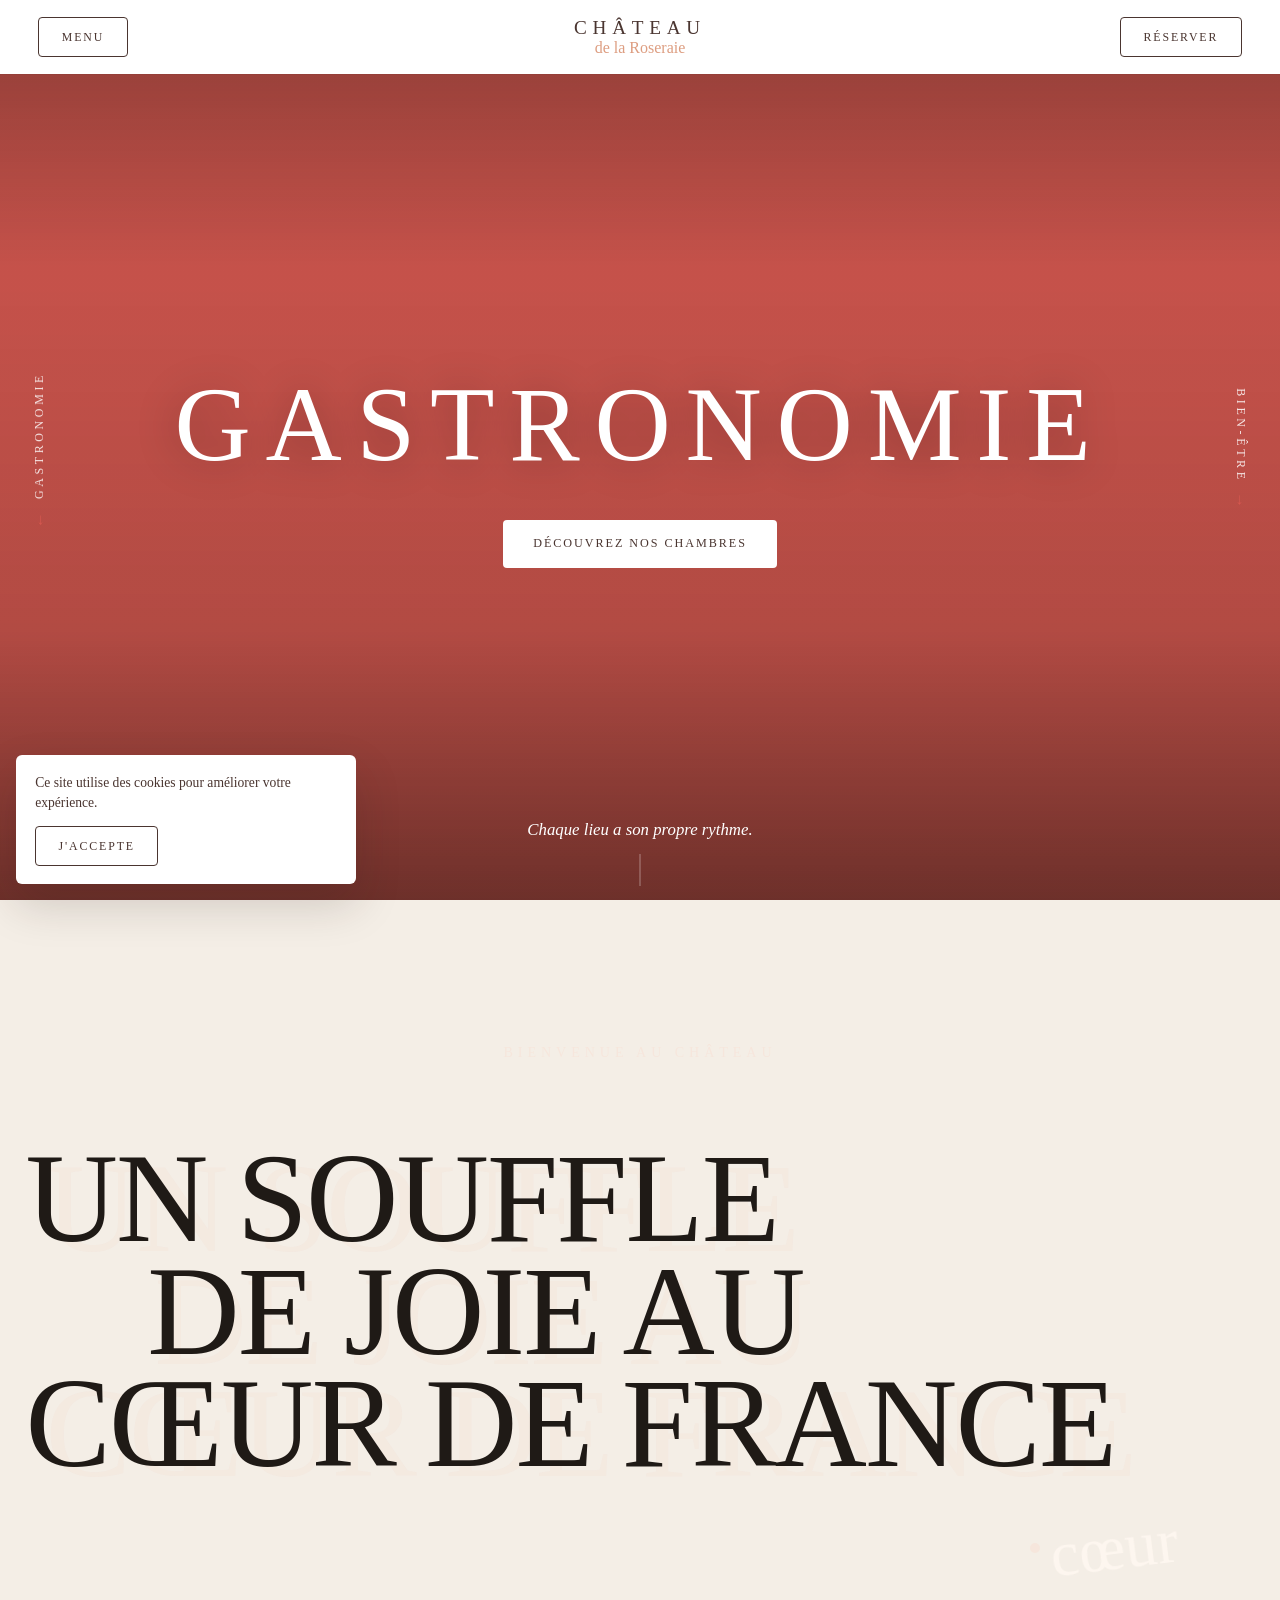
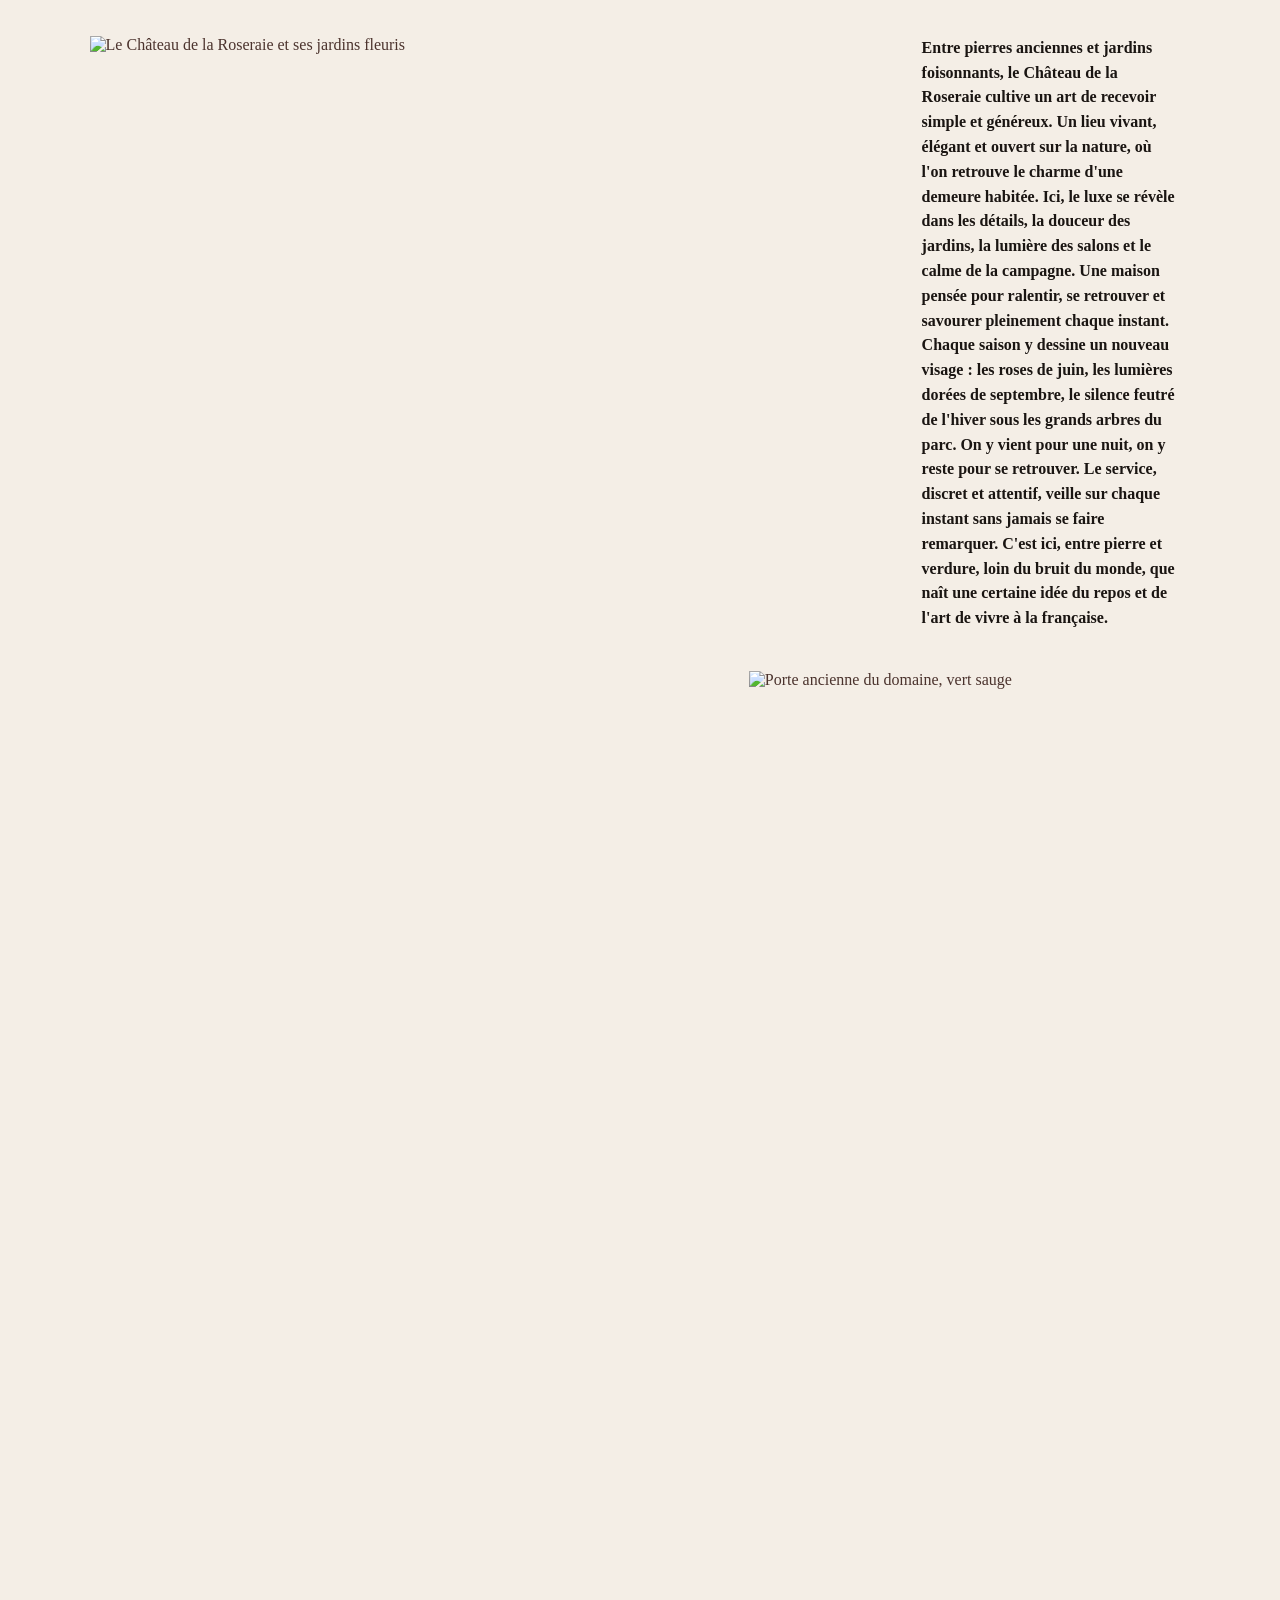
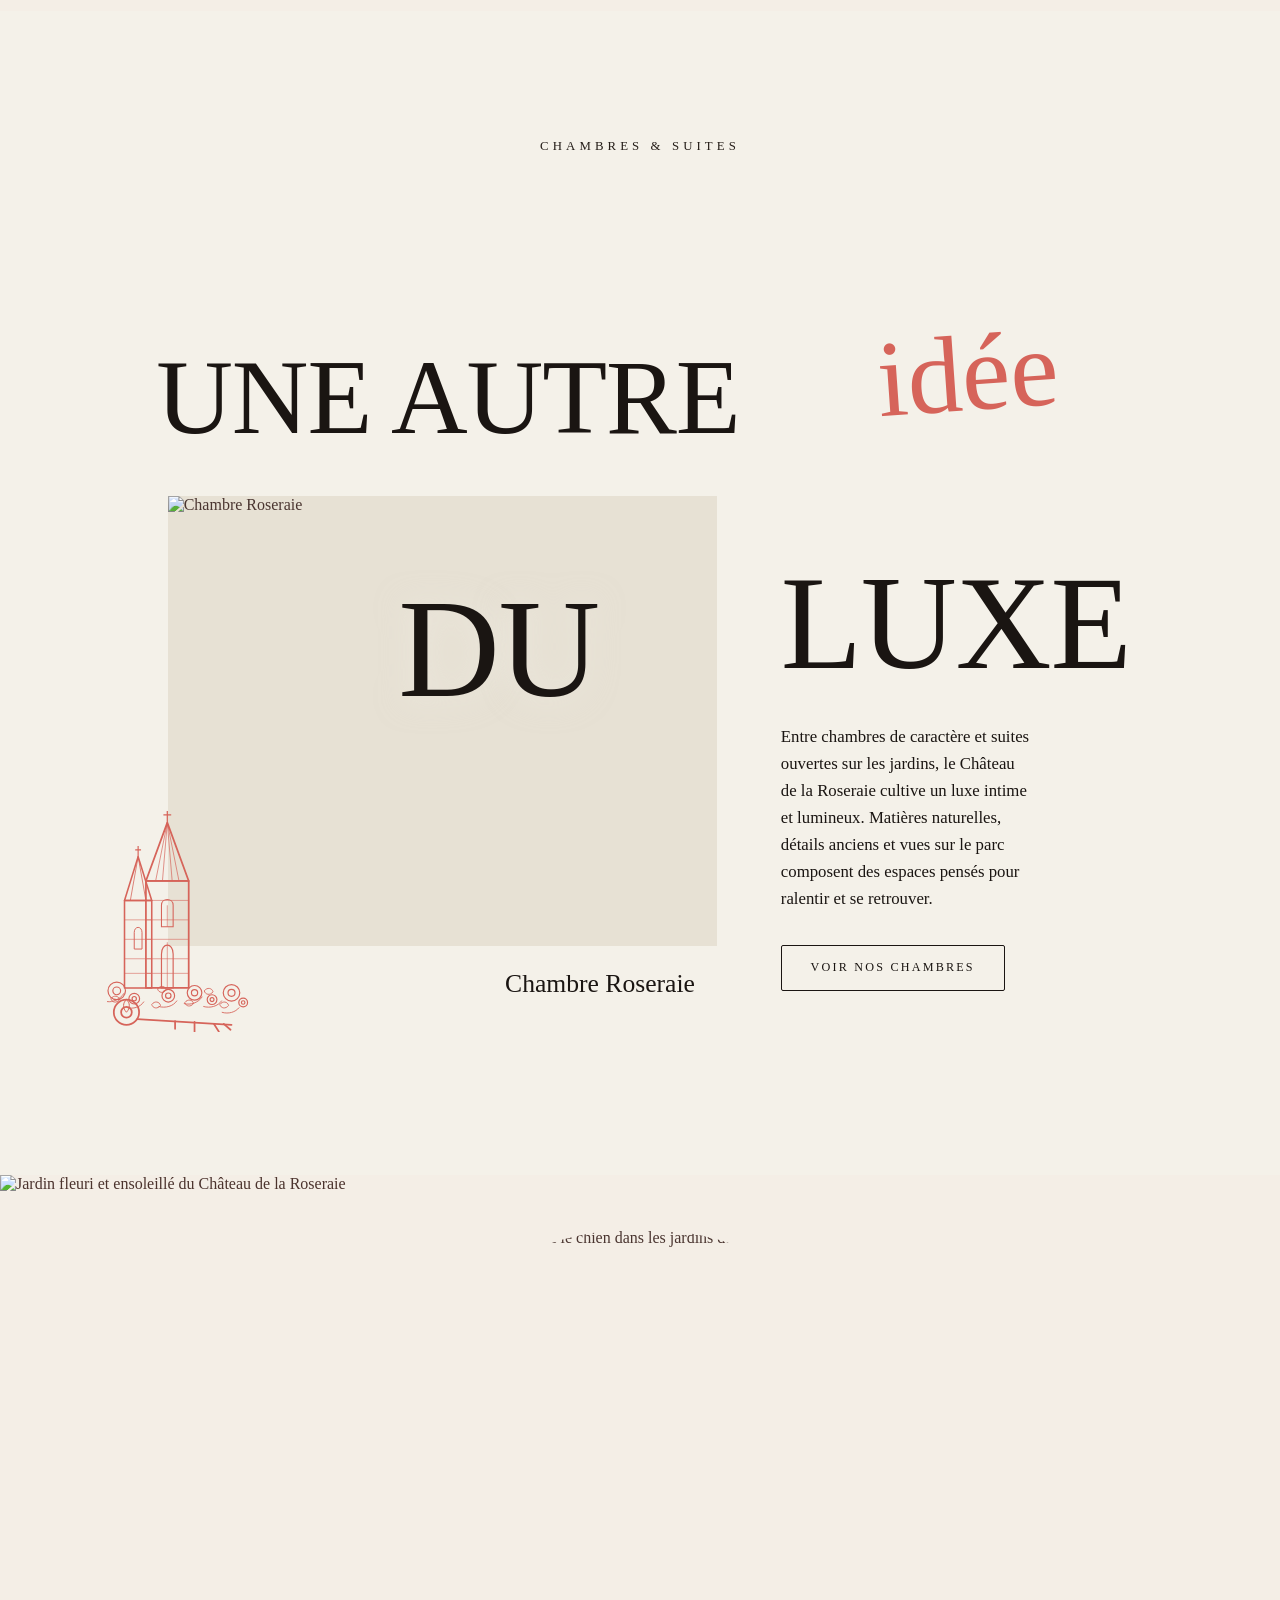
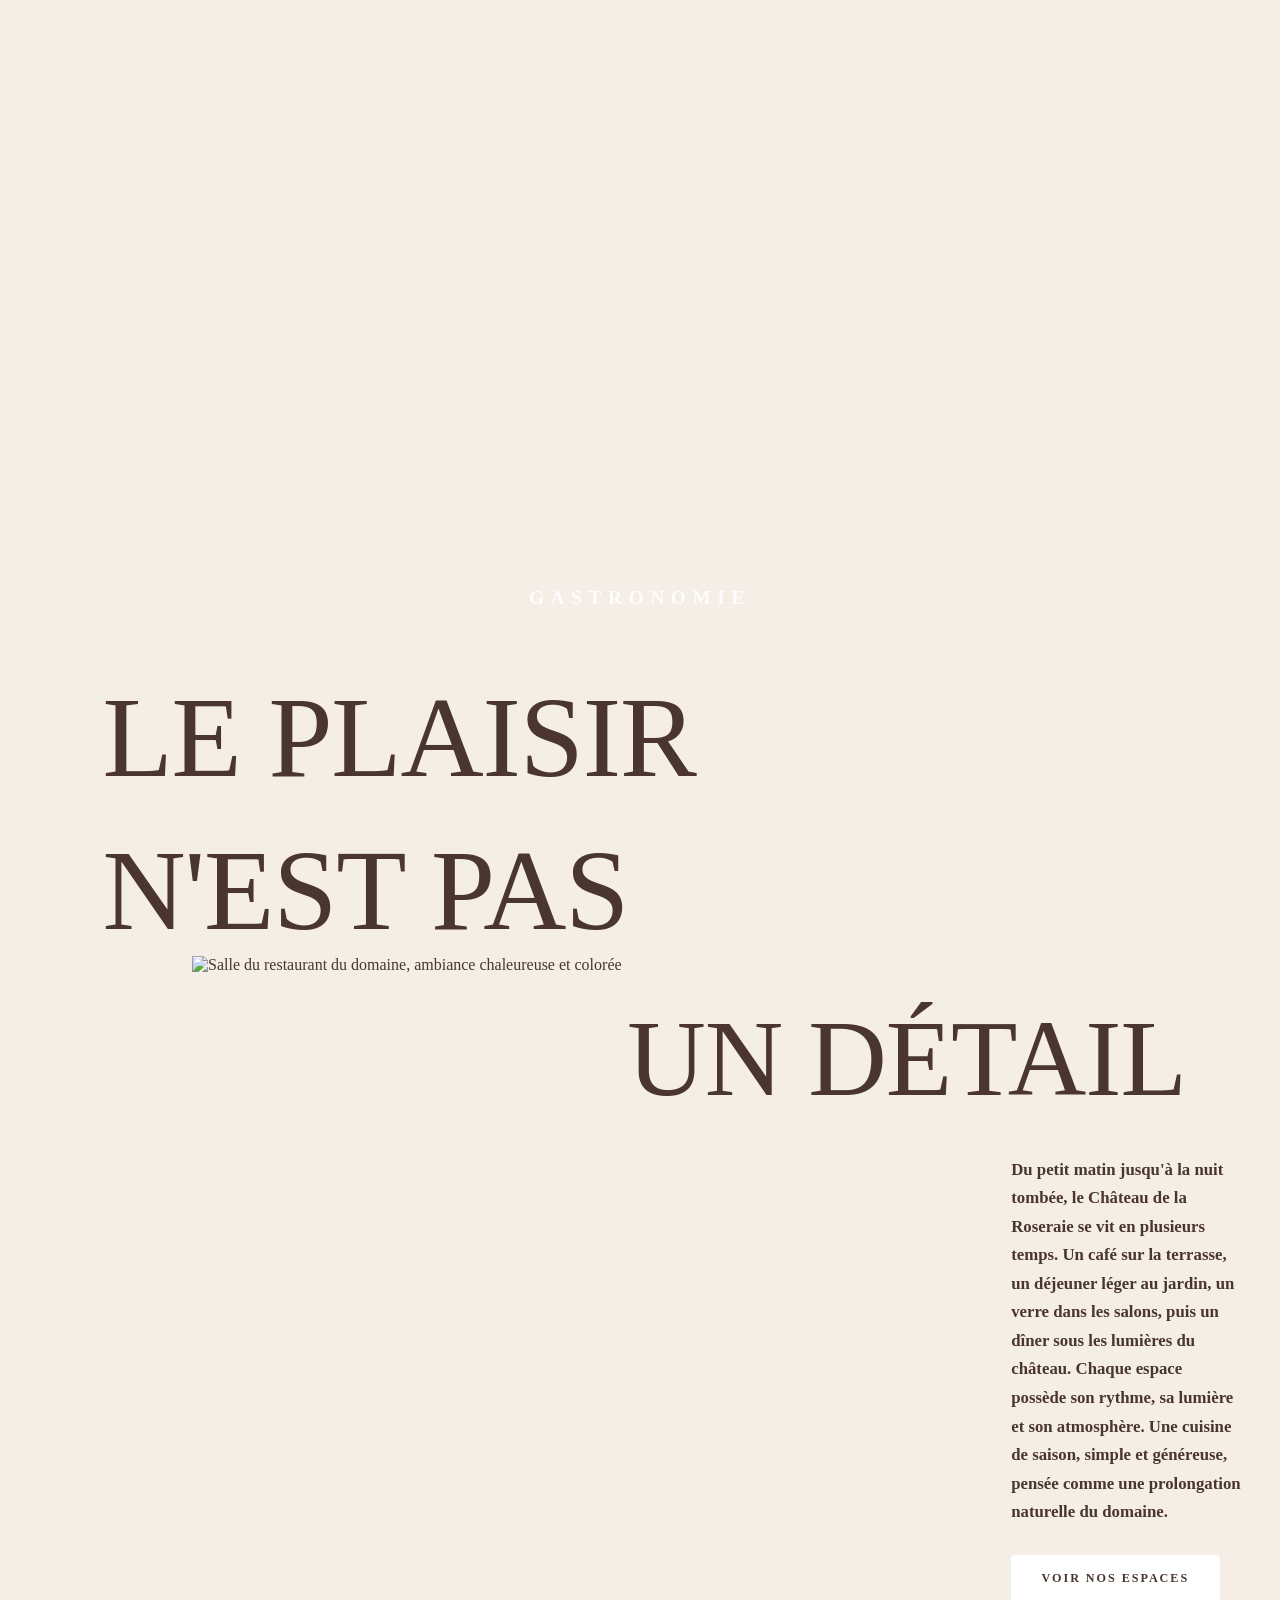
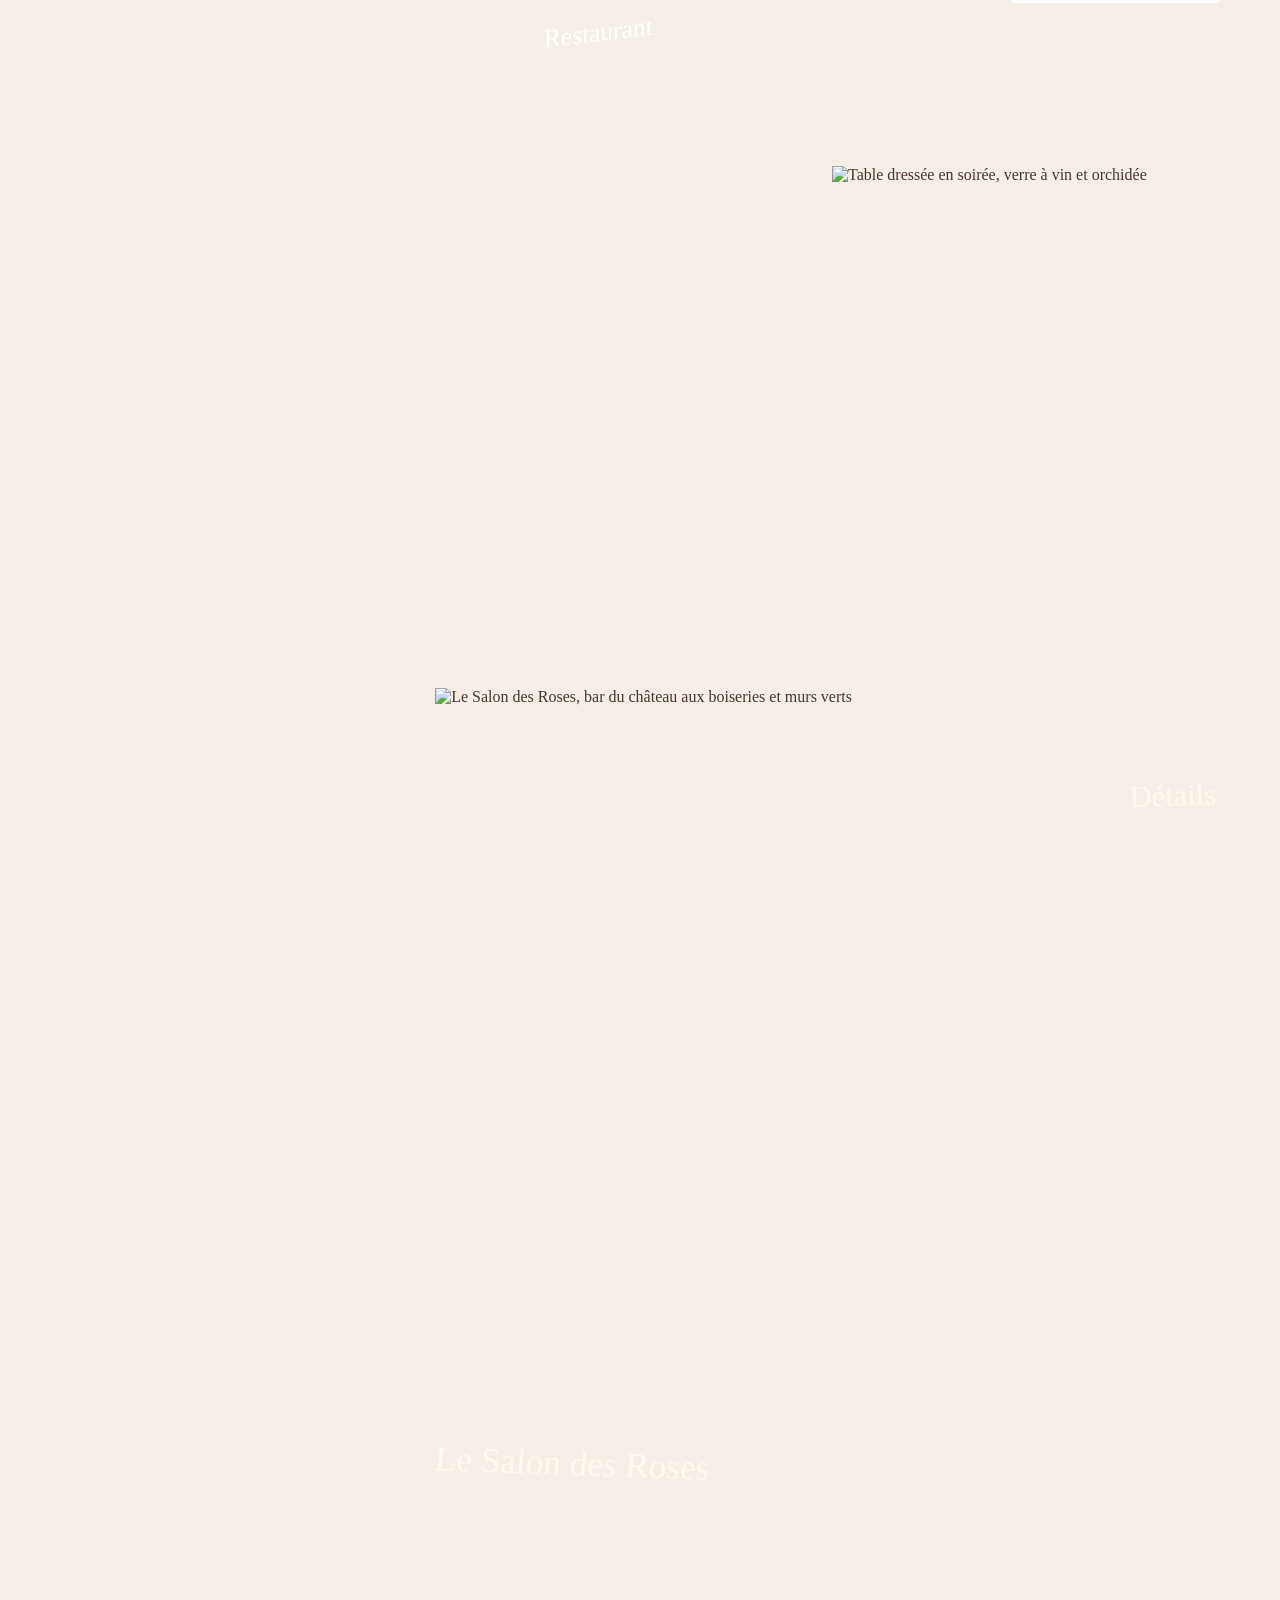
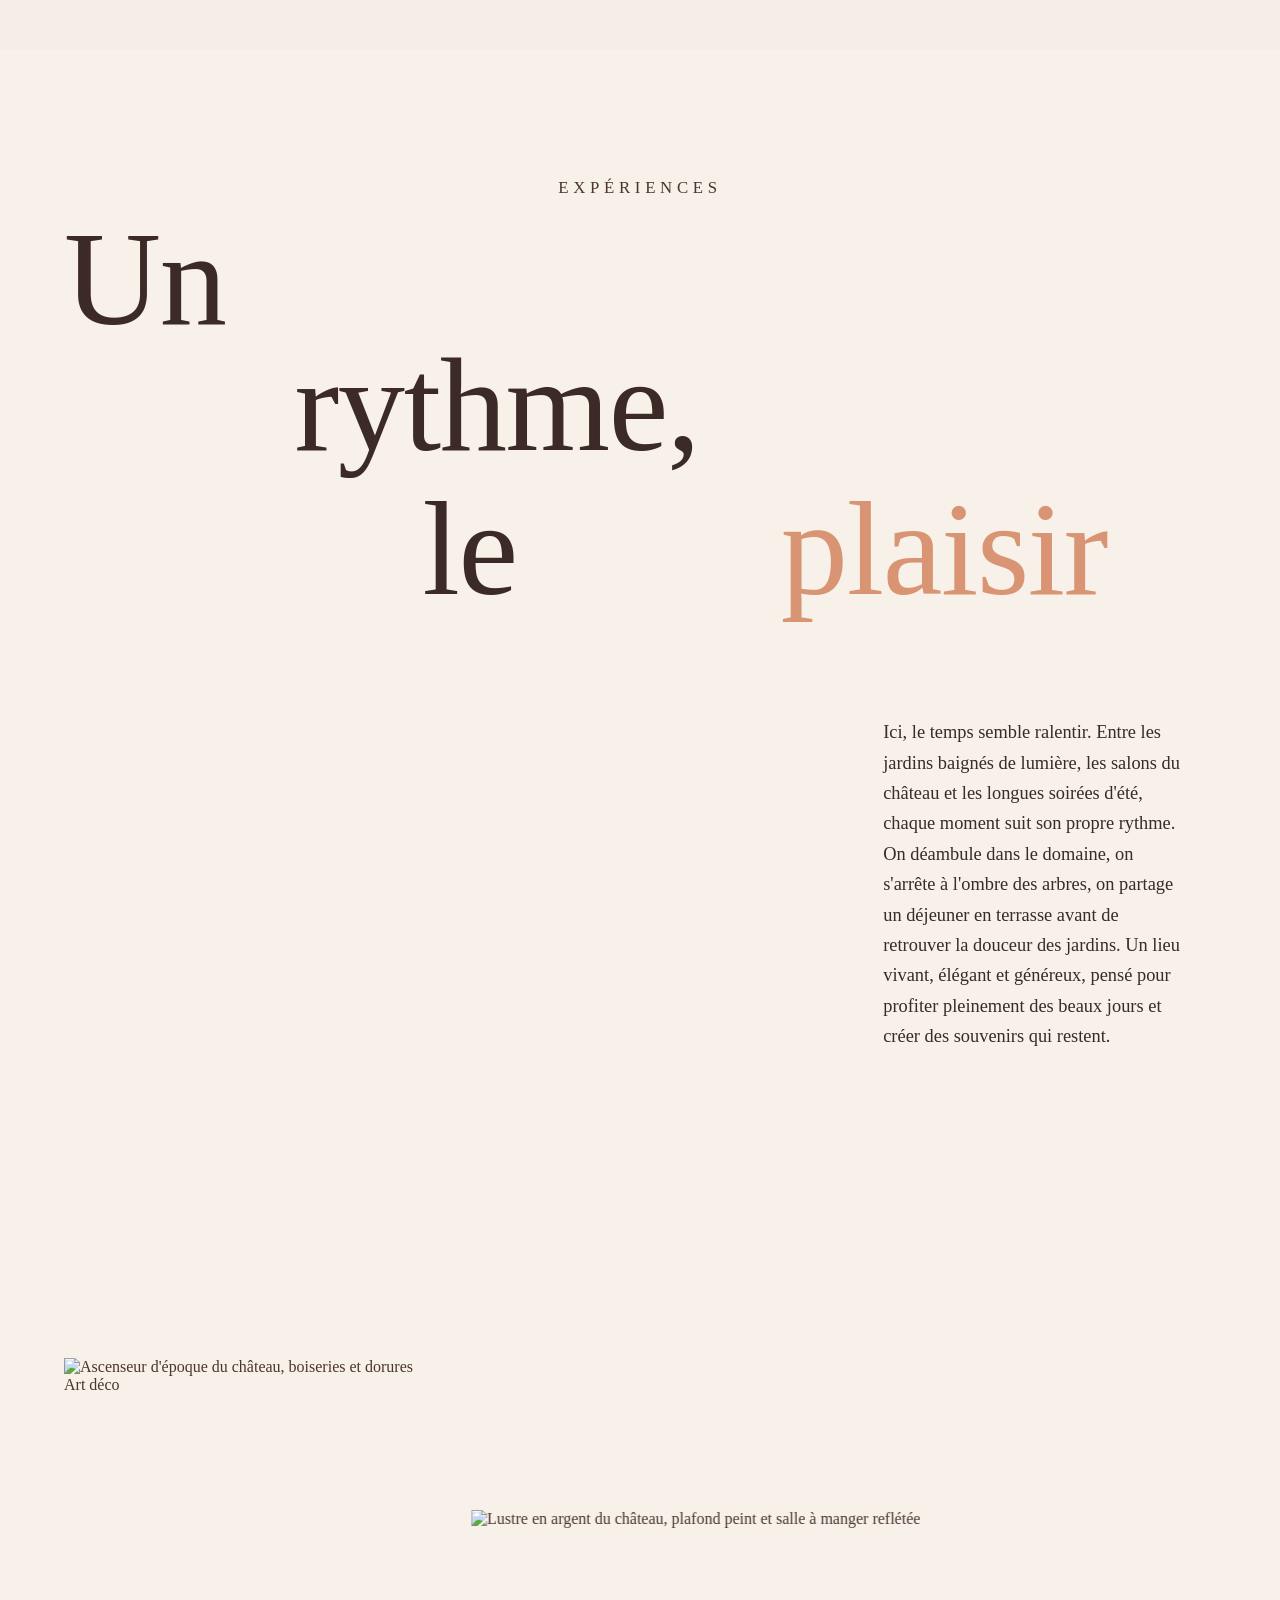
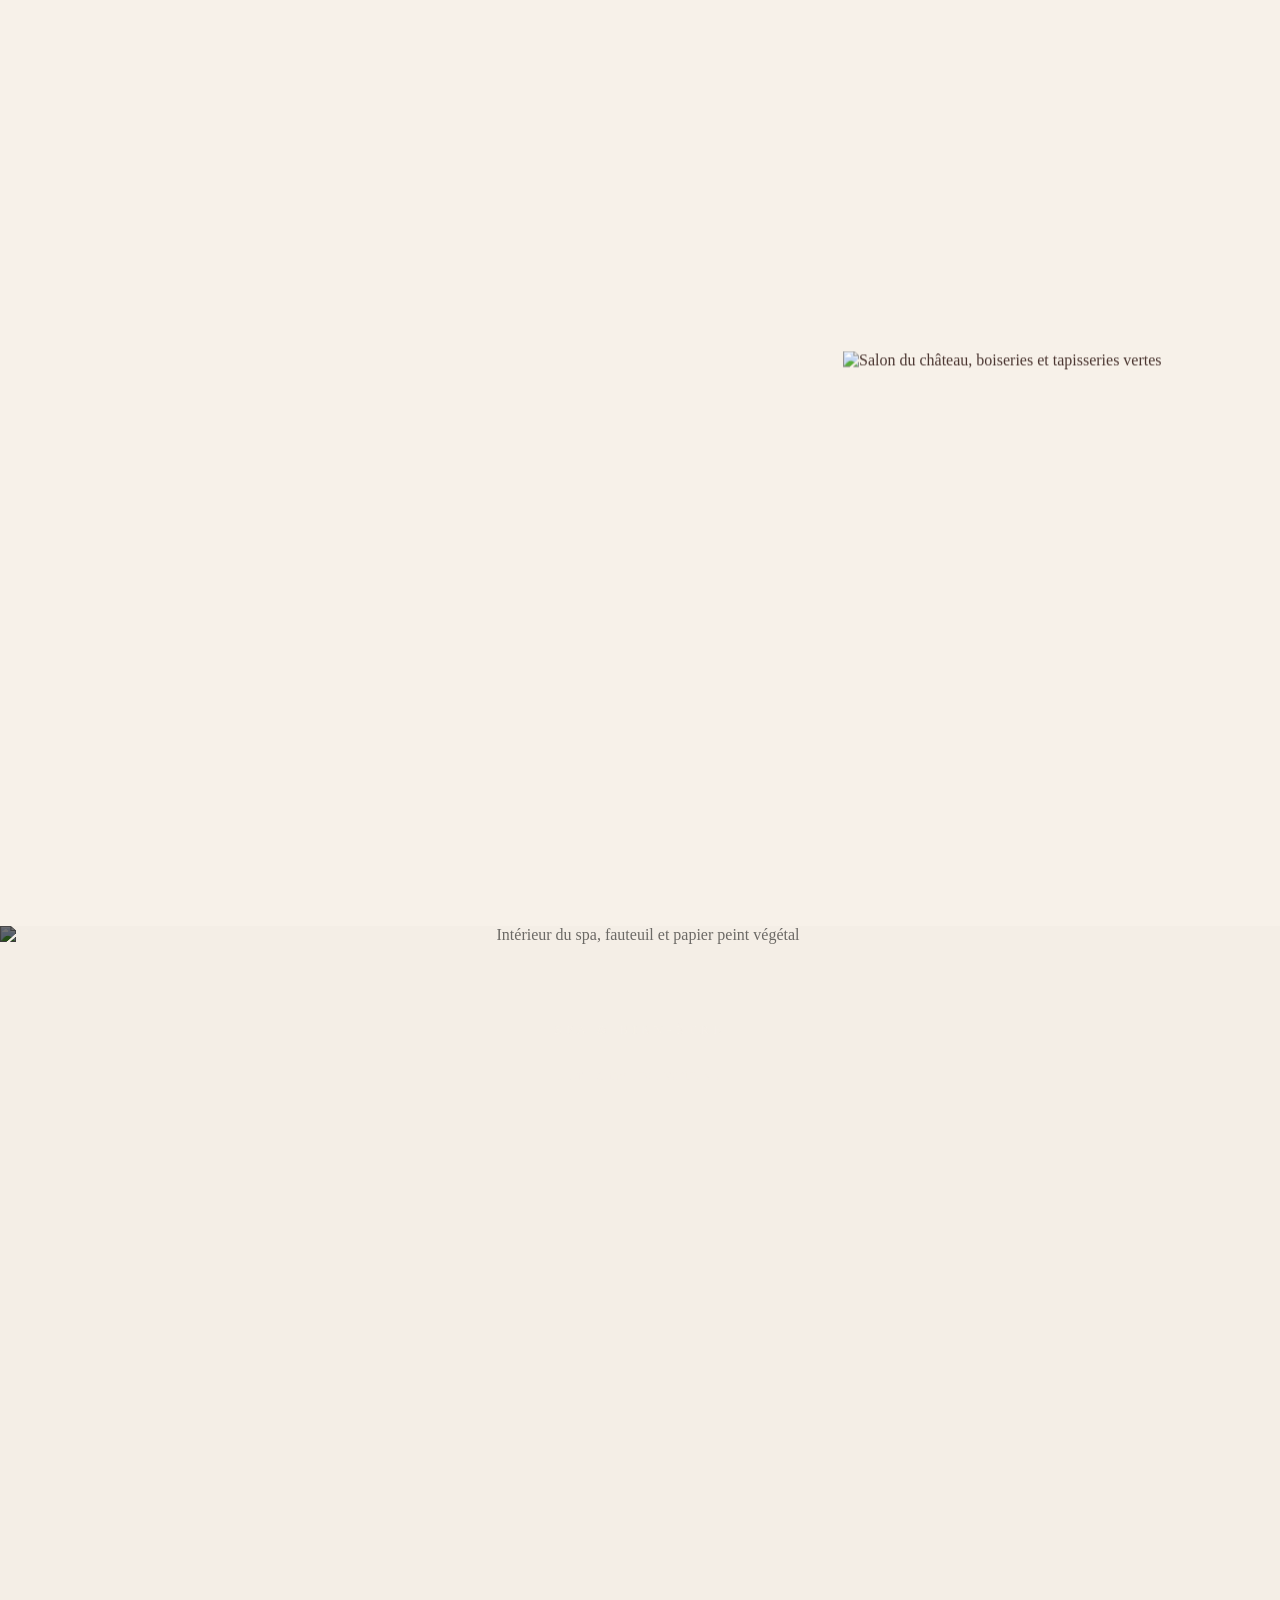
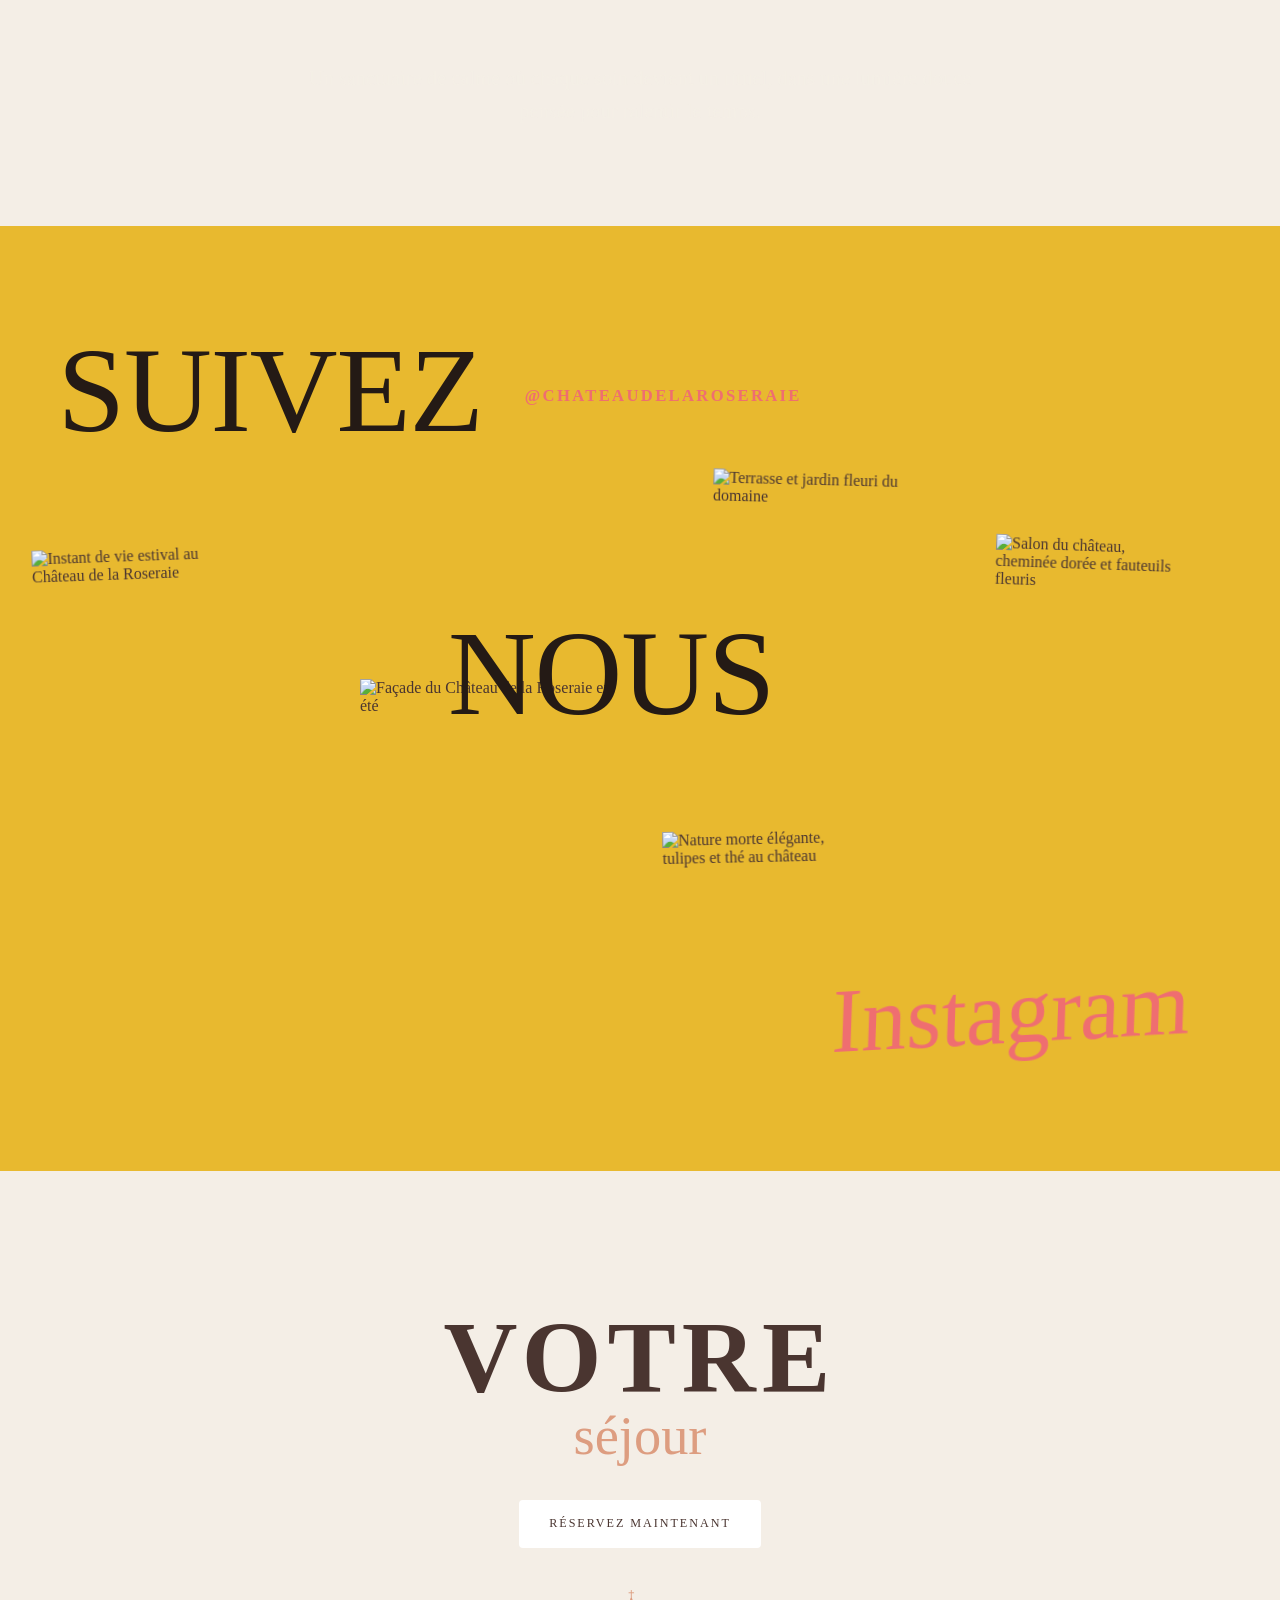
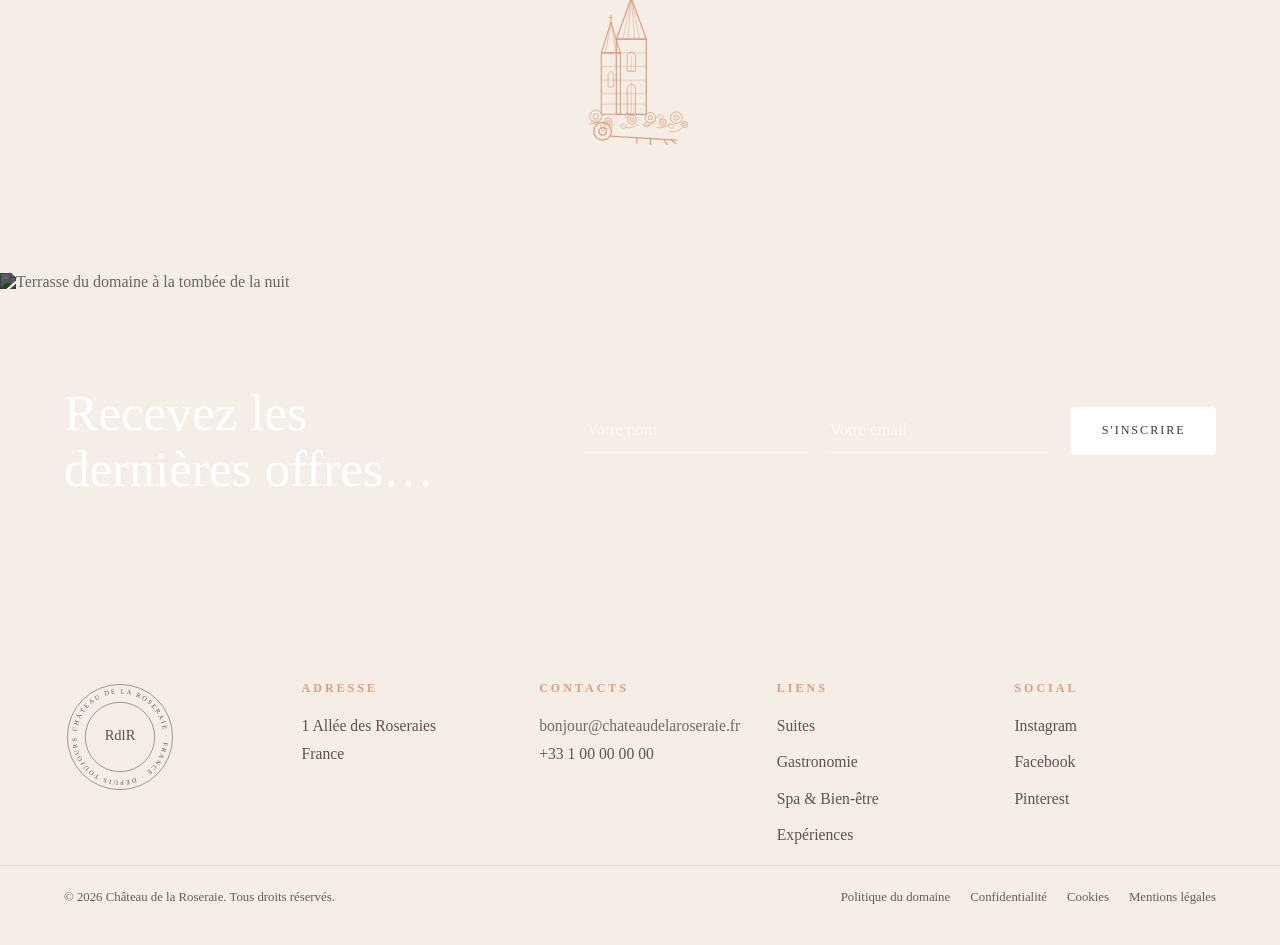
==== commit 3956927c: "Add files via upload" ====
--- a/index.html
+++ b/index.html
@@ -1,1016 +1,491 @@
-<!doctype html>
+<!DOCTYPE html>
 <html lang="fr">
 <head>
-<meta charset="UTF-8" />
-<meta name="viewport" content="width=device-width, initial-scale=1, viewport-fit=cover" />
-<title>La Dînette — Restaurant &amp; Salon de Thé, Tours</title>
-<link rel="preconnect" href="https://fonts.googleapis.com">
-<link rel="preconnect" href="https://fonts.gstatic.com" crossorigin>
-<link href="https://fonts.googleapis.com/css2?family=Fraunces:ital,opsz,wght@0,9..144,300;0,9..144,400;0,9..144,500;0,9..144,600;1,9..144,400;1,9..144,500&family=Jost:ital,wght@0,300;0,400;0,500;0,600;1,400&family=Pirata+One&display=swap" rel="stylesheet">
-<style>
-  :root{
-    color-scheme: light;
-    --cream:#faf6ee;
-    --paper:#fffefb;
-    --ink:#2b1c12;
-    --ink-soft:#6b5642;
-    --gold:#9c6a3f;
-    --gold-light:#c99a68;
-    --gold-deep:#6b4423;
-    --dusk:#23150c;
-    --dusk-2:#160d07;
-    --line: rgba(43,28,18,0.16);
-    --shadow: 0 30px 60px -30px rgba(22,13,7,0.5);
-    --radius: 2px;
-    --maxw: 1260px;
-    --ease: cubic-bezier(.16,.8,.24,1);
-  }
-  /* La Dînette's crème-caramel-café identity is fixed on purpose — the site
-     never switches to a dark palette, regardless of the visitor's device
-     theme, so the branding always reads the same. */
-
-  *{box-sizing:border-box;}
-  html{scroll-behavior:smooth;}
-  body{
-    margin:0;
-    background:var(--cream);
-    color:var(--ink);
-    font-family:'Jost', 'Segoe UI', sans-serif;
-    font-weight:300;
-    -webkit-font-smoothing:antialiased;
-    overflow-x:hidden;
-  }
-  body.no-scroll{overflow:hidden; height:100%;}
-  img{max-width:100%;display:block;}
-  a{color:inherit;}
-  button{font:inherit;}
-
-  ::selection{background:var(--gold); color:var(--dusk);}
-
-  h1,h2,h3{
-    font-family:'Fraunces', Georgia, serif;
-    font-weight:500;
-    letter-spacing:-0.01em;
-    text-wrap:balance;
-    margin:0;
-    color:var(--ink);
-  }
-
-  .kicker{
-    font-family:'Jost', sans-serif;
-    font-size:0.72rem;
-    letter-spacing:0.28em;
-    text-transform:uppercase;
-    color:var(--gold-deep);
-    font-weight:500;
-    display:flex;
-    align-items:center;
-    gap:0.9em;
-  }
-  .kicker::before{
-    content:"";
-    width:28px;height:1px;
-    background:var(--gold);
-    display:inline-block;
-    flex:none;
-  }
-  .kicker .num{
-    font-family:'Fraunces',serif; font-style:italic; font-weight:400;
-    color:var(--gold); letter-spacing:0; font-size:.85rem;
-  }
-  .on-dark .kicker{color:var(--gold-light);}
-
-  .wrap{max-width:var(--maxw); margin:0 auto; padding:0 clamp(20px,5vw,64px);}
-
-  /* ---------- reveal-on-scroll ---------- */
-  .reveal{opacity:0; transform:translateY(42px); transition:opacity 1.15s var(--ease), transform 1.15s var(--ease);}
-  .reveal.in{opacity:1; transform:translateY(0);}
-  .reveal-delay-1.in{transition-delay:.12s;}
-  .reveal-delay-2.in{transition-delay:.24s;}
-  .reveal-delay-3.in{transition-delay:.36s;}
-  @media (prefers-reduced-motion: reduce){
-    .reveal{opacity:1 !important; transform:none !important; transition:none !important;}
-  }
-
-  /* ---------- preloader ---------- */
-  .preloader{
-    position:fixed; inset:0; z-index:200; background:var(--dusk-2);
-    display:flex; align-items:center; justify-content:center; flex-direction:column; gap:18px;
-    transition:opacity .8s var(--ease), visibility .8s var(--ease);
-  }
-  .preloader.hide{opacity:0; visibility:hidden; pointer-events:none;}
-  .preloader-mark{font-family:'Pirata One',serif; font-size:2.2rem; color:#f7f4ec; letter-spacing:.02em;}
-  .preloader-rule{width:120px; height:1px; background:rgba(251,246,236,.18); position:relative; overflow:hidden;}
-  .preloader-rule::after{
-    content:""; position:absolute; top:0; left:-40%; width:40%; height:100%; background:var(--gold);
-    animation:preload-sweep 1.1s ease-in-out infinite;
-  }
-  @keyframes preload-sweep{0%{left:-40%;} 100%{left:100%;}}
-
-  /* ---------- custom cursor (fine pointer only) ---------- */
-  .cursor-dot, .cursor-ring{
-    position:fixed; top:0; left:0; z-index:150; pointer-events:none;
-    border-radius:50%; transform:translate(-50%,-50%); will-change:transform;
-  }
-  .cursor-dot{width:6px; height:6px; background:var(--gold); opacity:0; transition:opacity .3s ease;}
-  .cursor-ring{width:34px; height:34px; border:1px solid rgba(156,106,63,.65); opacity:0; transition:opacity .3s ease, width .3s var(--ease), height .3s var(--ease), border-color .3s ease;}
-  body.cursor-ready .cursor-dot, body.cursor-ready .cursor-ring{opacity:1;}
-  body.cursor-hover .cursor-ring{width:56px; height:56px; border-color:var(--gold);}
-  @media (hover:none), (pointer:coarse){.cursor-dot,.cursor-ring{display:none;}}
-
-  /* ---------- nav ---------- */
-  .nav{
-    position:fixed; top:0; left:0; right:0; z-index:60;
-    display:flex; align-items:center; justify-content:space-between;
-    padding:22px clamp(20px,5vw,64px);
-    transition:background .5s ease, padding .4s ease, border-color .5s ease;
-    border-bottom:1px solid transparent;
-  }
-  .nav.scrolled{
-    background:color-mix(in srgb, var(--paper) 90%, transparent);
-    backdrop-filter:blur(14px);
-    padding-top:14px; padding-bottom:14px;
-    border-bottom:1px solid var(--line);
-  }
-  .nav-mark{display:flex; align-items:center; gap:10px; font-family:'Fraunces',serif; font-size:1.15rem; color:#fff; text-decoration:none; letter-spacing:.01em;}
-  .nav.scrolled .nav-mark{color:var(--ink);}
-  .nav-mark img{height:34px; width:34px; object-fit:contain;}
-  .nav-links{display:flex; gap:clamp(16px,2.4vw,38px); list-style:none; margin:0; padding:0; font-size:0.8rem; letter-spacing:.06em;}
-  .nav-links a{text-decoration:none; color:#fff; opacity:.88; transition:opacity .25s ease; position:relative;}
-  .nav-links a::after{content:"";position:absolute;left:0;right:0;bottom:-6px;height:1px;background:var(--gold);transform:scaleX(0);transform-origin:left;transition:transform .35s var(--ease);}
-  .nav-links a:hover::after{transform:scaleX(1);}
-  .nav.scrolled .nav-links a{color:var(--ink);}
-  .nav-links a:hover{opacity:1;}
-  .nav-links{display:none;}
-  @media (min-width:820px){.nav-links{display:flex;}}
-  .nav-right{display:flex; align-items:center; gap:20px;}
-  .nav-cta{
-    font-size:0.76rem; letter-spacing:.14em; text-transform:uppercase;
-    border:1px solid rgba(255,255,255,0.55); color:#fff; text-decoration:none;
-    padding:10px 20px; border-radius:var(--radius); transition:all .3s ease;
-    display:inline-block;
-  }
-  .nav.scrolled .nav-cta{border-color:var(--gold-deep); color:var(--ink);}
-  .nav-cta:hover{background:var(--gold); border-color:var(--gold); color:var(--dusk);}
-
-  .burger{
-    display:flex; flex-direction:column; gap:5px; width:26px; background:none; border:none; padding:4px; cursor:pointer; z-index:120;
-  }
-  @media (min-width:820px){.burger{display:none;}}
-  .burger span{display:block; height:1px; width:100%; background:#fff; transition:transform .35s var(--ease), opacity .35s var(--ease), background .3s ease;}
-  .nav.scrolled .burger span{background:var(--ink);}
-  body.menu-open .burger span{background:#f0ece1;}
-  body.menu-open .burger span:nth-child(1){transform:translateY(6px) rotate(45deg);}
-  body.menu-open .burger span:nth-child(2){opacity:0;}
-  body.menu-open .burger span:nth-child(3){transform:translateY(-6px) rotate(-45deg);}
-
-  .mobile-menu{
-    position:fixed; inset:0; z-index:100; background:var(--dusk-2);
-    display:flex; flex-direction:column; align-items:center; justify-content:center; gap:30px;
-    opacity:0; visibility:hidden; transition:opacity .5s var(--ease), visibility .5s var(--ease);
-  }
-  body.menu-open .mobile-menu{opacity:1; visibility:visible;}
-  .mobile-menu a{font-family:'Fraunces',serif; font-size:1.9rem; color:#f0ece1; text-decoration:none; opacity:.9;}
-  .mobile-menu a:hover{opacity:1; color:var(--gold-light);}
-  .mobile-menu .nav-cta{margin-top:10px;}
-
-  /* ---------- hero ---------- */
-  .hero{
-    position:relative; height:100dvh; min-height:560px; width:100%;
-    display:flex; align-items:center; justify-content:center;
-    overflow:hidden;
-    background:var(--dusk-2);
-  }
-  .hero .video-wrap{position:absolute; inset:0; width:100%; height:100%; will-change:transform;}
-  .hero video{
-    position:absolute; inset:0; width:100%; height:100%; object-fit:cover;
-    transform:scale(1.04);
-  }
-  .hero::after{
-    content:"";
-    position:absolute; inset:0;
-    background:
-      linear-gradient(0deg, rgba(22,13,7,0.8) 0%, rgba(22,13,7,0.5) 45%, rgba(22,13,7,0.66) 100%);
-  }
-  .hero-content{
-    position:relative; z-index:2; width:100%;
-    padding:clamp(90px,14vh,140px) clamp(20px,5vw,64px) clamp(48px,8vh,92px);
-    color:#f0ece1;
-    text-align:center; display:flex; flex-direction:column; align-items:center;
-  }
-  .hero-eyebrow{
-    font-size:0.76rem; letter-spacing:.32em; text-transform:uppercase;
-    color:#e4ddc9; margin-bottom:22px; display:flex; align-items:center; justify-content:center; gap:12px;
-    text-shadow:0 2px 14px rgba(0,0,0,.75);
-  }
-  .hero-eyebrow::before{content:"";width:34px;height:1px;background:#e4ddc9; opacity:.7;}
-  .hero-eyebrow::after{content:"";width:34px;height:1px;background:#e4ddc9; opacity:.7;}
-  .hero h1{
-    font-family:'Pirata One', 'Fraunces', Georgia, serif;
-    font-size:clamp(3.6rem, 11vw, 8.4rem);
-    line-height:0.96; color:#f7f4ec; font-weight:400;
-    letter-spacing:.01em;
-    margin-bottom:26px;
-    text-shadow:0 4px 34px rgba(0,0,0,.65);
-  }
-  .hero h1 em{font-style:normal; color:var(--gold-light);}
-  .hero p.lede{
-    font-size:clamp(1rem,1.6vw,1.2rem); max-width:560px; color:#e4ddc9;
-    font-weight:300; line-height:1.6; margin-bottom:36px;
-    text-shadow:0 2px 16px rgba(0,0,0,.65);
-  }
-  .hero-actions{display:flex; gap:16px; flex-wrap:wrap; align-items:center; justify-content:center;}
-  .btn{
-    position:relative; z-index:0; overflow:hidden;
-    display:inline-flex; align-items:center; gap:10px;
-    font-family:'Jost',sans-serif; font-size:0.8rem; letter-spacing:.14em; text-transform:uppercase;
-    text-decoration:none; padding:16px 32px; border-radius:var(--radius);
-    transition:color .4s var(--ease), border-color .4s var(--ease), transform .35s var(--ease), box-shadow .35s var(--ease);
-    border:1px solid transparent; cursor:pointer;
-  }
-  .btn span{display:inline-block; position:relative;}
-  .btn .arrow{display:inline-flex; position:relative; transition:transform .4s var(--ease);}
-  .btn .arrow svg{width:15px; height:15px; stroke:currentColor; fill:none; stroke-width:1.6;}
-  .btn:hover .arrow{transform:translateX(5px);}
-  .btn::before{
-    content:""; position:absolute; inset:0; z-index:-1;
-    transform:scaleX(0); transform-origin:left; transition:transform .5s var(--ease);
-  }
-  .btn-gold{background:var(--gold); color:var(--dusk-2); font-weight:500;}
-  .btn-gold::before{background:var(--gold-light);}
-  .btn-gold:hover::before{transform:scaleX(1);}
-  .btn-gold:hover{box-shadow:0 16px 32px -14px rgba(156,106,63,.65);}
-  .btn-line{border-color:rgba(251,246,236,0.5); color:#f0ece1;}
-  .btn-line::before{background:var(--gold);}
-  .btn-line:hover::before{transform:scaleX(1);}
-  .btn-line:hover{border-color:var(--gold); color:var(--dusk-2);}
-
-  .scroll-cue{
-    position:absolute; right:clamp(20px,5vw,64px); bottom:36px; z-index:2;
-    display:flex; flex-direction:column; align-items:center; gap:10px;
-    color:#ded5bf; font-size:0.68rem; letter-spacing:.24em; text-transform:uppercase;
-    writing-mode:vertical-rl;
-  }
-  .scroll-cue .line{width:1px; height:52px; background:linear-gradient(#ded5bf, transparent); animation:cue 2.4s ease-in-out infinite;}
-  @keyframes cue{0%{transform:scaleY(0.2); transform-origin:top;} 50%{transform:scaleY(1); transform-origin:top;} 51%{transform-origin:bottom;} 100%{transform:scaleY(0.2); transform-origin:bottom;}}
-
-  /* ---------- marquee ticker ---------- */
-  .ticker{
-    background:var(--dusk-2); overflow:hidden; padding:16px 0;
-    border-top:1px solid rgba(243,233,216,.1); border-bottom:1px solid rgba(243,233,216,.1);
-  }
-  .ticker-track{display:flex; width:max-content; animation:ticker 34s linear infinite;}
-  .ticker-track span{
-    font-family:'Fraunces',serif; font-style:italic; font-weight:400;
-    font-size:1.05rem; color:#d9d0bb; padding:0 2.2rem; white-space:nowrap; flex:none;
-  }
-  .ticker-track span::after{content:"—"; margin-left:2.2rem; color:var(--gold); font-style:normal;}
-  @keyframes ticker{from{transform:translateX(0);} to{transform:translateX(-50%);}}
-  @media (prefers-reduced-motion: reduce){.ticker-track{animation:none;}}
-
-  /* ---------- section shells ---------- */
-  section{position:relative;}
-  .band{padding:clamp(84px,13vw,156px) 0;}
-  .band-tight{padding:clamp(60px,9vw,110px) 0;}
-  .paper{background:var(--paper);}
-  .band.dark{
-    background:var(--dusk);
-    color:#ece5d4;
-  }
-  .band.dark .section-head p{color:#c9b99c;}
-  .band.dark .kicker{color:var(--gold-light);}
-  .band.dark .kicker::before{background:var(--gold-light);}
-  .band.dark h2, .band.dark h3{color:#f7f4ec;}
-
-  .section-head{display:flex; flex-direction:column; gap:18px; margin-bottom:clamp(36px,6vw,64px); max-width:680px;}
-  .section-head h2{font-size:clamp(2.2rem,4.6vw,3.6rem); line-height:1.04;}
-  .section-head p{color:var(--ink-soft); font-size:1.02rem; line-height:1.65; max-width:52ch;}
-
-  /* intro / positioning */
-  .intro-copy{display:grid; grid-template-columns:1fr; gap:40px; align-items:start;}
-  @media(min-width:900px){.intro-copy{grid-template-columns: 0.9fr 1.1fr; gap:80px;}}
-  .intro-copy .big-quote{
-    font-family:'Fraunces',serif; font-style:italic; font-weight:400;
-    font-size:clamp(1.5rem,2.6vw,2.05rem); line-height:1.4; color:var(--ink);
-    position:relative; padding-left:28px;
-  }
-  .intro-copy .big-quote::before{
-    content:"“"; position:absolute; left:-6px; top:-.2em; font-size:2.4em; color:var(--gold); font-style:normal; line-height:1;
-  }
-  .intro-copy .support p{color:var(--ink-soft); line-height:1.75; font-size:1rem; margin:0 0 18px;}
-  .intro-copy .support p:last-child{margin-bottom:0;}
-
-  /* hero-overlap card — a stats/amenities bar floating over the hero's
-     bottom edge, a common device on high-end hospitality sites */
-  .hero-overlap{position:relative; z-index:5; margin-top:-64px;}
-  @media(min-width:760px){.hero-overlap{margin-top:-88px;}}
-  .distinctions{
-    background:var(--paper); box-shadow:var(--shadow); border-radius:var(--radius);
-    padding:clamp(28px,4vw,40px) clamp(20px,4vw,44px);
-    display:grid; grid-template-columns:repeat(2,1fr); gap:26px 0;
-  }
-  @media(min-width:760px){.distinctions{grid-template-columns:repeat(4,1fr); gap:0;}}
-  .distinction{
-    display:flex; flex-direction:column; gap:12px;
-    padding:0 clamp(14px,2vw,26px);
-    border-left:1px solid var(--line);
-  }
-  .distinction:first-child{border-left:none;}
-  @media(max-width:759px){
-    .distinction:nth-child(odd){border-left:none;}
-    .distinction:nth-child(n+3){padding-top:22px; border-top:1px solid var(--line);}
-  }
-  .distinction svg{width:24px; height:24px; stroke:var(--gold-deep); fill:none; stroke-width:1.3;}
-  .distinction h4{font-family:'Fraunces',serif; font-weight:500; font-size:1rem; margin:0;}
-  .distinction p{margin:0; color:var(--ink-soft); font-size:.84rem; line-height:1.55;}
-
-  /* ---------- enseigne (logo reveal) ---------- */
-  .enseigne{
-    position:relative; height:100vh; height:100dvh; overflow:hidden;
-    background:var(--dusk-2);
-  }
-  .enseigne .video-wrap{position:absolute; inset:0; width:100%; height:100%; will-change:transform;}
-  .enseigne video{position:absolute; inset:0; width:100%; height:100%; object-fit:cover; display:block;}
-  .enseigne::after{
-    content:""; position:absolute; inset:0;
-    background:linear-gradient(0deg, rgba(22,13,7,0.82) 0%, rgba(22,13,7,0.18) 34%, rgba(22,13,7,0.05) 55%, rgba(22,13,7,0.3) 100%);
-  }
-  .enseigne-copy{
-    position:absolute; left:0; right:0; bottom:0; z-index:2;
-    padding:0 clamp(20px,5vw,64px) clamp(40px,7vh,80px);
-    text-align:center; color:#f0ece1;
-  }
-  .enseigne-copy .kicker{
-    font-size:0.76rem; letter-spacing:.32em; text-transform:uppercase;
-    color:var(--gold-light); margin-bottom:14px; justify-content:center;
-  }
-  .enseigne-copy h2{color:#f7f4ec; margin:0;}
-
-  /* ---------- quote band ---------- */
-  .quote-band{background:var(--cream); padding:clamp(64px,11vw,120px) 0; text-align:center;}
-  .quote-rule{width:56px; height:1px; background:var(--gold); margin:0 auto;}
-  .quote-band .quote-text{
-    font-family:'Fraunces',serif; font-style:italic; font-weight:400;
-    font-size:clamp(1.4rem,2.8vw,2.1rem); line-height:1.5; color:var(--ink);
-    max-width:680px; margin:28px auto;
-  }
-
-  /* facade full bleed */
-  .facade{
-    position:relative; height:min(94vh,880px); min-height:460px; overflow:hidden;
-  }
-  .facade .parallax-img{
-    position:absolute; inset:-8% 0; width:100%; height:116%; object-fit:cover;
-    transform:scale(1.1); will-change:transform;
-    transition:transform 1.8s var(--ease);
-    filter:saturate(1.12) contrast(1.03) brightness(1.01);
-  }
-  .facade.in .parallax-img{transform:scale(1);}
-  .facade::after{
-    content:""; position:absolute; inset:0;
-    background:linear-gradient(180deg, rgba(22,13,7,0.58) 0%, rgba(22,13,7,0.05) 22%, rgba(22,13,7,0.26) 60%, rgba(22,13,7,0.64) 100%);
-  }
-  .facade-caption{
-    position:absolute; left:0; right:0; bottom:0; z-index:2;
-    padding:clamp(30px,6vw,64px) clamp(20px,5vw,64px);
-    color:#f0ece1;
-  }
-  .facade-caption .kicker{color:var(--gold-light);}
-  .facade-caption h3{font-size:clamp(1.8rem,3.6vw,2.8rem); color:#f7f4ec; margin-top:12px; max-width:640px;}
-  .facade-caption .addr{margin-top:16px; font-size:.92rem; color:#d9d0bb; letter-spacing:.03em;}
-
-  /* ambiance — a pair of stacked text/image modules, alternating sides,
-     with tight spacing so the next photo already shows before the fold */
-  .split-module{padding:clamp(40px,6vw,72px) 0;}
-  .split{display:grid; grid-template-columns:1fr; gap:32px; align-items:center;}
-  @media(min-width:900px){.split{grid-template-columns:1fr 1fr; gap:70px;}}
-  .split-copy{display:flex; flex-direction:column; align-items:flex-start; gap:20px;}
-  .split-copy h2{font-size:clamp(2rem,4.2vw,3.1rem); line-height:1.08;}
-  .split-copy p{color:var(--ink-soft); font-size:1.02rem; line-height:1.7; max-width:44ch;}
-  .split-frame{
-    margin:0; position:relative; overflow:hidden; border-radius:28px;
-    aspect-ratio:4/5; box-shadow:0 30px 60px -28px rgba(22,13,7,0.42);
-  }
-  .split-frame img{width:100%; height:100%; object-fit:cover; display:block; transition:transform 1.3s var(--ease), filter .4s ease; filter:saturate(1.1) contrast(1.02) brightness(1);}
-  .split-frame:hover img{transform:scale(1.04); filter:saturate(1.18) contrast(1.02) brightness(1.02);}
-  .btn-outline{border-color:var(--gold-deep); color:var(--ink);}
-  .btn-outline::before{background:var(--gold);}
-  .btn-outline:hover::before{transform:scaleX(1);}
-  .btn-outline:hover{border-color:var(--gold); color:var(--paper);}
-
-  /* carte / dishes */
-  .plates{display:flex; flex-direction:column; gap:clamp(60px,9vw,110px);}
-  .plate{display:grid; grid-template-columns:1fr; gap:28px; align-items:center;}
-  @media(min-width:820px){
-    .plate{grid-template-columns:1fr 1fr; gap:64px;}
-    .plate.alt .frame{order:2;}
-    .plate.alt .plate-copy{order:1;}
-  }
-  .plate .frame{position:relative; overflow:hidden; border-radius:var(--radius); aspect-ratio:4/3; box-shadow:0 28px 54px -26px rgba(22,13,7,0.38);}
-  .plate .frame img{width:100%; height:100%; object-fit:cover; transition:transform 1.1s var(--ease), filter .4s ease; filter:saturate(1.1) contrast(1.02) brightness(1);}
-  .plate:hover .frame img{transform:scale(1.06); filter:saturate(1.18) contrast(1.02) brightness(1.02);}
-  .plate-copy{display:flex; flex-direction:column; gap:16px;}
-  .plate .num{font-family:'Fraunces',serif; font-style:italic; color:var(--gold); font-size:1.6rem;}
-  .plate h3{font-size:clamp(1.5rem,2.4vw,2rem);}
-  .plate p{color:var(--ink-soft); line-height:1.7; margin:0; font-size:1rem; max-width:44ch;}
-  .plate .rule{width:40px; height:1px; background:var(--gold);}
-  .band.dark .plate .num{color:var(--gold-light);}
-  .band.dark .plate p{color:#c9b99c;}
-  .band.dark .plate .rule{background:var(--gold-light);}
-
-  /* the / desserts carousel */
-  .carousel{position:relative;}
-  .carousel-track-wrap{overflow:hidden; border-radius:var(--radius); box-shadow:0 30px 60px -28px rgba(22,13,7,0.42);}
-  .carousel-track{display:flex; transition:transform .7s var(--ease);}
-  .carousel-slide{flex:0 0 100%; position:relative; aspect-ratio:16/9;}
-  @media(min-width:760px){.carousel-slide{aspect-ratio:21/9;}}
-  .carousel-slide img{width:100%; height:100%; object-fit:cover; display:block; filter:saturate(1.1) contrast(1.02) brightness(1);}
-  .carousel-caption{
-    position:absolute; left:0; bottom:0; right:0; padding:26px 30px;
-    background:linear-gradient(0deg, rgba(22,13,7,.78), transparent);
-    color:#ece5d4; font-family:'Fraunces',serif; font-style:italic; font-size:1.1rem;
-  }
-  .carousel-nav{display:flex; align-items:center; justify-content:center; gap:22px; margin-top:26px;}
-  .carousel-arrow{
-    width:44px; height:44px; border-radius:50%; border:1px solid var(--line); background:none;
-    display:flex; align-items:center; justify-content:center; cursor:pointer; transition:all .3s ease; flex:none;
-  }
-  .carousel-arrow svg{width:16px; height:16px; stroke:var(--ink); fill:none; stroke-width:1.4;}
-  .carousel-arrow:hover{background:var(--gold); border-color:var(--gold);}
-  .carousel-arrow:hover svg{stroke:var(--dusk-2);}
-  .carousel-dots{display:flex; gap:9px;}
-  .carousel-dot{width:7px; height:7px; border-radius:50%; background:var(--line); border:none; padding:0; cursor:pointer; transition:all .3s ease;}
-  .carousel-dot.active{background:var(--gold); width:22px; border-radius:4px;}
-
-  /* tours strip — auto-scrolling gallery */
-  .gallery-strip{overflow:hidden; padding:2px 0;}
-  .gallery-track{display:flex; width:max-content; gap:2px; animation:gallery-scroll 42s linear infinite;}
-  .gallery-strip:hover .gallery-track{animation-play-state:paused;}
-  @keyframes gallery-scroll{from{transform:translateX(0);} to{transform:translateX(-50%);}}
-  @media (prefers-reduced-motion: reduce){.gallery-track{animation:none;}}
-  .gallery-track figure{
-    margin:0; position:relative; overflow:hidden; flex:none;
-    width:clamp(220px,26vw,340px); height:clamp(260px,30vw,400px);
-  }
-  .gallery-track img{width:100%; height:100%; object-fit:cover; filter:saturate(1.1) contrast(1.02) brightness(1); transition:transform 1.4s var(--ease), filter .4s ease;}
-  .gallery-track figure:hover img{transform:scale(1.06); filter:saturate(1.18) contrast(1.02) brightness(1.02);}
-  .gallery-track figcaption{
-    position:absolute; left:16px; bottom:14px; color:#fff; font-size:.7rem;
-    letter-spacing:.14em; text-transform:uppercase; text-shadow:0 2px 10px rgba(0,0,0,.6);
-  }
-
-  /* final cta */
-  .finale{
-    position:relative; overflow:hidden; color:#e4ddc9;
-    background:var(--dusk-2);
-  }
-  .finale::before{
-    content:""; position:absolute; inset:0; opacity:.55;
-    background:radial-gradient(ellipse 60% 50% at 30% 20%, rgba(156,106,63,0.22), transparent 60%),
-               radial-gradient(ellipse 50% 40% at 80% 90%, rgba(245,242,234,0.05), transparent 60%);
-  }
-  .finale-inner{position:relative; z-index:1; text-align:center; max-width:760px; margin:0 auto;}
-  .finale .kicker{justify-content:center; color:var(--gold-light);}
-  .finale .kicker::before{display:none;}
-  .finale h2{color:#f0ece1; font-size:clamp(2.5rem,6vw,4.6rem); margin:18px 0 22px; line-height:1.02;}
-  .finale p{color:#c9c0a8; font-size:1.05rem; line-height:1.7; max-width:52ch; margin:0 auto 40px;}
-  .finale .btn-gold{padding:18px 44px; font-size:.85rem;}
-
-  .details{
-    margin-top:clamp(56px,9vw,96px);
-    display:grid; grid-template-columns:1fr; gap:32px; text-align:left;
-    border-top:1px solid rgba(243,233,216,0.14); padding-top:44px;
-  }
-  @media(min-width:760px){.details{grid-template-columns:repeat(3,1fr);}}
-  .details .col h4{
-    font-family:'Jost',sans-serif; font-size:.72rem; letter-spacing:.2em; text-transform:uppercase;
-    color:var(--gold-light); margin:0 0 14px; font-weight:500;
-  }
-  .details .col p, .details .col a{color:#d9d0bb; font-size:.92rem; line-height:1.8; text-decoration:none;}
-  .details .col a:hover{color:var(--gold-light);}
-
-  footer{
-    background:var(--dusk-2); color:#948a70; padding:26px clamp(20px,5vw,64px);
-    display:flex; justify-content:space-between; flex-wrap:wrap; gap:12px;
-    font-size:.74rem; letter-spacing:.04em; border-top:1px solid rgba(243,233,216,0.08);
-  }
-  footer a{color:#b8ac8c; text-decoration:none;}
-  footer a:hover{color:var(--gold-light);}
-</style>
+<meta charset="UTF-8">
+<meta name="viewport" content="width=device-width, initial-scale=1.0">
+<title>Château de la Roseraie — Domaine de luxe</title>
+<meta name="description" content="Château de la Roseraie, domaine de luxe : suites raffinées, gastronomie de saison, spa et jardins foisonnants.">
+<link rel="stylesheet" href="style.css">
 </head>
 <body>
 
-  <div class="preloader" id="preloader">
-    <div class="preloader-mark">La Dînette</div>
-    <div class="preloader-rule"></div>
+<div class="cursor-dot" aria-hidden="true"></div>
+
+<!-- fixed layer behind everything; its color is driven by scroll (see script.js).
+     Kept as a direct child of body — NOT inside #colorFlow — so its z-index:-1
+     is evaluated in the root stacking context, below the hero (z-index:1)
+     rather than trapped inside colorFlow's own (z-index:2) context. -->
+<div class="bg-tint" id="bgTint" aria-hidden="true"></div>
+
+<!-- ===== HEADER BLANC FIXE ===== -->
+<header class="site-header" id="siteHeader">
+  <button class="btn-rect btn-menu" id="menuToggle" aria-expanded="false" aria-controls="mainNav">
+    <span>Menu</span>
+  </button>
+
+  <a href="#hero" class="logo">
+    <span class="logo-name">Château</span>
+    <span class="logo-script">de la Roseraie</span>
+  </a>
+
+  <a href="#contact" class="btn-rect btn-reserve">Réserver</a>
+</header>
+
+<nav class="main-nav" id="mainNav" aria-hidden="true">
+  <ul>
+    <li style="--i:0"><a href="#manifesto">Le domaine</a></li>
+    <li style="--i:1"><a href="#suites">Suites</a></li>
+    <li style="--i:2"><a href="#gastronomie">Gastronomie</a></li>
+    <li style="--i:3"><a href="#experiences">Expériences</a></li>
+    <li style="--i:4"><a href="#spa">Spa &amp; Bien-être</a></li>
+    <li style="--i:5"><a href="#social">Instagram</a></li>
+    <li style="--i:6"><a href="#contact">Contact</a></li>
+  </ul>
+  <div class="main-nav-foot">
+    <p>Domaine de la Roseraie<br>France</p>
   </div>
-
-  <div class="cursor-dot" id="cursorDot"></div>
-  <div class="cursor-ring" id="cursorRing"></div>
-
-  <nav class="nav" id="nav">
-    <a href="#top" class="nav-mark"><img src="assets/image_1.webp" alt="La Dînette" /> La Dînette</a>
-    <ul class="nav-links">
-      <li><a href="#maison">La maison</a></li>
-      <li><a href="#carte">La carte</a></li>
-      <li><a href="#the">Salon de thé</a></li>
-      <li><a href="#reserver">Réserver</a></li>
-    </ul>
-    <div class="nav-right">
-      <a class="nav-cta" href="https://ladinette.eatbu.com/?lang=fr" target="_blank" rel="noopener">Réserver</a>
-      <button class="burger" id="burger" aria-label="Menu"><span></span><span></span><span></span></button>
-    </div>
-  </nav>
-
-  <div class="mobile-menu" id="mobileMenu">
-    <a href="#maison">La maison</a>
-    <a href="#carte">La carte</a>
-    <a href="#the">Salon de thé</a>
-    <a href="#reserver">Réserver</a>
-    <a class="nav-cta" href="https://ladinette.eatbu.com/?lang=fr" target="_blank" rel="noopener">Réserver une table</a>
-  </div>
-
-  <header class="hero" id="top">
-    <div class="video-wrap" data-parallax="0.15"><video autoplay muted loop playsinline src="assets/video_1.mp4"></video></div>
+</nav>
+<div class="nav-scrim" id="navScrim"></div>
+
+<main>
+
+  <!-- ===== 1. HERO PLEIN ÉCRAN ===== -->
+  <section class="hero" id="hero">
+    <div class="hero-media">
+      <div class="hero-slide is-active">
+        <video autoplay muted loop playsinline preload="auto" poster="assets/images/hero-6-table.jpg">
+          <source src="assets/video/hero-table.mp4" type="video/mp4">
+        </video>
+      </div>
+      <div class="hero-slide">
+        <video autoplay muted loop playsinline preload="auto" poster="assets/images/hero-7-passage.jpg">
+          <source src="assets/video/hero-passage.mp4" type="video/mp4">
+        </video>
+      </div>
+      <div class="hero-slide">
+        <video autoplay muted loop playsinline preload="auto" poster="assets/images/hero-5-garden.jpg">
+          <source src="assets/video/hero-garden.mp4" type="video/mp4">
+        </video>
+      </div>
+    </div>
+    <div class="hero-veil"></div>
+
+    <a class="side-label side-label--left" href="#gastronomie">
+      <span class="side-arrow">&larr;</span>
+      <span class="side-text">Gastronomie</span>
+    </a>
+    <a class="side-label side-label--right" href="#spa">
+      <span class="side-text">Bien-être</span>
+      <span class="side-arrow">&rarr;</span>
+    </a>
+
     <div class="hero-content">
-      <div class="hero-eyebrow">Restaurant &amp; Salon de Thé — Tours</div>
-      <h1>La <em>Dînette</em></h1>
-      <p class="lede">Une maison de quartier au cœur du Vieux Tours — cuisine maison gourmande, touches libanaises, et une terrasse chauffée où les soirs d'été s'attardent.</p>
-      <div class="hero-actions">
-        <a class="btn btn-gold" href="https://ladinette.eatbu.com/?lang=fr" target="_blank" rel="noopener"><span>Réserver une table</span><span class="arrow"><svg viewBox="0 0 24 24"><path d="M5 12h14M13 6l6 6-6 6"/></svg></span></a>
-        <a class="btn btn-line" href="#maison"><span>Découvrir la maison</span><span class="arrow"><svg viewBox="0 0 24 24"><path d="M5 12h14M13 6l6 6-6 6"/></svg></span></a>
-      </div>
-    </div>
-    <div class="scroll-cue"><span>Défiler</span><span class="line"></span></div>
-  </header>
-
-  <div class="hero-overlap wrap">
-    <div class="distinctions reveal">
-      <div class="distinction">
-        <svg viewBox="0 0 24 24"><path d="M12 3v10M8 3c0 3 1 4 1 6a3 3 0 0 0 6 0c0-2 1-3 1-6M12 13v8"/></svg>
-        <h4>Fait maison</h4>
-        <p>Cuisine française généreuse, préparée sur place chaque jour.</p>
-      </div>
-      <div class="distinction">
-        <svg viewBox="0 0 24 24"><path d="M12 2l2.2 6.8H21l-5.6 4.1 2.2 6.8L12 15.6l-5.6 4.1 2.2-6.8L3 8.8h6.8z"/></svg>
-        <h4>Touches libanaises</h4>
-        <p>Mezze, falafels et houmous aux côtés des classiques français.</p>
-      </div>
-      <div class="distinction">
-        <svg viewBox="0 0 24 24"><circle cx="12" cy="12" r="4"/><path d="M12 2v3M12 19v3M4.2 4.2l2.1 2.1M17.7 17.7l2.1 2.1M2 12h3M19 12h3M4.2 19.8l2.1-2.1M17.7 6.3l2.1-2.1"/></svg>
-        <h4>Terrasse chauffée</h4>
-        <p>Ouverte en soirée du jeudi au samedi, mi-avril à fin septembre.</p>
-      </div>
-      <div class="distinction">
-        <svg viewBox="0 0 24 24"><path d="M12 21s-7-6.2-7-11.5A7 7 0 0 1 19 9.5C19 14.8 12 21 12 21z"/><circle cx="12" cy="9.5" r="2.3"/></svg>
-        <h4>Cœur du Vieux Tours</h4>
-        <p>À deux pas de la Place Plumereau, entre pierre de tuffeau et vieilles rues.</p>
-      </div>
-    </div>
-  </div>
-
-  <div class="ticker" aria-hidden="true">
-    <div class="ticker-track">
-      <span>La Dînette</span><span>Vieux Tours</span><span>Cuisine maison</span><span>Touches libanaises</span><span>Salon de thé</span><span>Terrasse chauffée</span>
-      <span>La Dînette</span><span>Vieux Tours</span><span>Cuisine maison</span><span>Touches libanaises</span><span>Salon de thé</span><span>Terrasse chauffée</span>
-    </div>
-  </div>
-
-  <section class="band" id="maison">
-    <div class="wrap">
-      <div class="section-head reveal">
-        <div class="kicker"><span class="num">01</span> La maison</div>
-        <h2>Un repositionnement<br>fidèle à ce qu'on aime déjà.</h2>
-      </div>
-      <div class="intro-copy">
-        <p class="big-quote reveal">On garde l'adresse qu'on connaît — la même générosité, la même cuisine faite maison — et on lui donne enfin l'écrin qu'elle mérite.</p>
-        <div class="support reveal reveal-delay-1">
-          <p>Depuis toujours, La Dînette est cette adresse qu'on se transmet entre voisins du Vieux Tours : une cuisine française maison aux touches libanaises, des produits frais, des recettes végétariennes soignées, et un accueil qui ne change jamais.</p>
-          <p>Ce site est la première étape d'une remise en lumière progressive de la maison — la carte, l'équipe et l'esprit restent les mêmes ; seule la manière de vous les présenter s'affine.</p>
+      <h1 class="hero-title" id="heroTitle">
+        <span class="hero-title-line is-active">Séjour</span>
+        <span class="hero-title-line">Gastronomie</span>
+        <span class="hero-title-line">Bien-être</span>
+      </h1>
+      <a href="#suites" class="btn-white hero-cta">Découvrez nos chambres</a>
+    </div>
+
+    <div class="hero-caption" id="heroCaption">
+      <span class="hero-caption-line is-active">Chaque lieu a son propre rythme.</span>
+      <span class="hero-caption-line">Une symphonie de couleurs et de souvenirs.</span>
+      <span class="hero-caption-line">Le calme d'une oasis secrète.</span>
+      <span class="hero-caption-line">Un art de vivre, tout simplement.</span>
+    </div>
+
+    <div class="scroll-cue" aria-hidden="true"><span></span></div>
+  </section>
+  <div id="colorFlow">
+
+    <!-- ===== 2. MANIFESTE ROSE PLEINE PAGE — plan 1 ===== -->
+    <section class="manifesto" id="manifesto">
+      <p class="manifesto-eyebrow" id="manifestoEyebrow">Bienvenue au Château</p>
+
+      <div class="manifesto-titles" id="manifestoTitles">
+        <p class="manifesto-title manifesto-title--ghost" aria-hidden="true">
+          <span class="title-line line-1">Un souffle</span>
+          <span class="title-line line-2">de joie au</span>
+          <span class="title-line line-3">cœur de France</span>
+        </p>
+        <h2 class="manifesto-title manifesto-title--front">
+          <span class="title-line line-1">Un souffle</span>
+          <span class="title-line line-2">de joie au</span>
+          <span class="title-line line-3">cœur de France</span>
+        </h2>
+      </div>
+
+      <span class="coeur-mark">
+        <span class="coeur-dot" aria-hidden="true"></span>
+        <span class="script-accent script-accent--coeur">cœur</span>
+      </span>
+
+      <!-- .manifesto-lower : le paragraphe est l'UNIQUE contenu en flux normal ;
+           les deux photos sont en absolu ANCRÉES SUR CE MÊME wrapper, donc
+           leur "top" est mathématiquement exact par rapport au paragraphe —
+           plus besoin de deviner un décalage vh/px entre deux sections. -->
+      <div class="manifesto-lower" id="transition">
+        <figure class="transition-photo transition-photo--a">
+          <img src="assets/images/hero-primary-chateau.jpg" alt="Le Château de la Roseraie et ses jardins fleuris" loading="lazy">
+        </figure>
+        <p class="manifesto-copy">Entre pierres anciennes et jardins foisonnants, le Château de la Roseraie cultive un art de recevoir simple et généreux. Un lieu vivant, élégant et ouvert sur la nature, où l'on retrouve le charme d'une demeure habitée. Ici, le luxe se révèle dans les détails, la douceur des jardins, la lumière des salons et le calme de la campagne. Une maison pensée pour ralentir, se retrouver et savourer pleinement chaque instant. Chaque saison y dessine un nouveau visage : les roses de juin, les lumières dorées de septembre, le silence feutré de l'hiver sous les grands arbres du parc. On y vient pour une nuit, on y reste pour se retrouver. Le service, discret et attentif, veille sur chaque instant sans jamais se faire remarquer. C'est ici, entre pierre et verdure, loin du bruit du monde, que naît une certaine idée du repos et de l'art de vivre à la française.</p>
+        <figure class="transition-photo transition-photo--b">
+          <img src="assets/images/hero-secondary-door.jpg" alt="Porte ancienne du domaine, vert sauge" loading="lazy">
+        </figure>
+      </div>
+    </section>
+
+    <!-- ===== 4. CHAMBRES & SUITES — composition éditoriale, un seul emplacement photo (slideshow) ===== -->
+    <section class="rooms-editorial" id="suites">
+      <p class="rooms-kicker">Chambres &amp; Suites</p>
+
+      <div class="rooms-composition">
+        <div class="rooms-title-row">
+          <h2 class="rooms-headline rooms-headline--top">Une autre</h2>
+          <span class="script-accent rooms-idea">idée</span>
         </div>
-      </div>
-    </div>
-  </section>
-
-  <section class="enseigne" id="enseigne">
-    <div class="video-wrap" data-parallax="0.12"><video autoplay muted loop playsinline src="assets/video_2.mp4"></video></div>
-    <div class="enseigne-copy">
-      <div class="kicker"><span class="num">02</span> Notre enseigne</div>
-      <h2>Un symbole qui prend vie.</h2>
-    </div>
-  </section>
-
-  <section class="quote-band">
-    <div class="wrap">
-      <div class="quote-rule"></div>
-      <p class="quote-text reveal">Une enseigne qu'on aperçoit de loin, une porte qu'on pousse comme chez soi.</p>
-      <div class="quote-rule"></div>
-    </div>
-  </section>
-
-  <section class="facade reveal" id="facade">
-    <img class="parallax-img" data-parallax="0.08" src="assets/image_1.jpg" alt="Enseigne La Dînette, Vieux Tours" />
-    <div class="facade-caption">
-      <div class="kicker on-dark"><span class="num">03</span> Au cœur du Vieux Tours</div>
-      <h3>3 rue Corneille — entre pierre de tuffeau et lumière du soir.</h3>
-      <div class="addr">3 Rue Corneille, 37000 Tours · à deux pas de la Place Plumereau</div>
-    </div>
-  </section>
-
-  <section class="split-module paper">
-    <div class="wrap split">
-      <div class="split-copy reveal">
-        <div class="kicker"><span class="num">04</span> L'atmosphère</div>
-        <h2>Une salle intime.</h2>
-        <p>À l'étage, la mezzanine feutrée pour les déjeuners tranquilles.</p>
-        <a class="btn btn-outline" href="#carte"><span>Découvrir la carte</span><span class="arrow"><svg viewBox="0 0 24 24"><path d="M5 12h14M13 6l6 6-6 6"/></svg></span></a>
-      </div>
-      <figure class="split-frame reveal reveal-delay-1"><img src="assets/image_2.jpg" alt="Salle en mezzanine, La Dînette" /></figure>
-    </div>
-  </section>
-
-  <section class="split-module paper">
-    <div class="wrap split">
-      <figure class="split-frame reveal"><img src="assets/image_3.jpg" alt="Terrasse le soir, La Dînette" /></figure>
-      <div class="split-copy reveal reveal-delay-1">
-        <h2>une terrasse qui s'attarde.</h2>
-        <p>Dehors, la terrasse chauffée, ouverte en soirée du jeudi au samedi de mi-avril à fin septembre.</p>
-        <a class="btn btn-outline" href="#reserver"><span>Réserver une table</span><span class="arrow"><svg viewBox="0 0 24 24"><path d="M5 12h14M13 6l6 6-6 6"/></svg></span></a>
-      </div>
-    </div>
-  </section>
-
-  <section class="band dark" id="carte">
-    <div class="wrap">
-      <div class="section-head reveal">
-        <div class="kicker"><span class="num">05</span> La carte</div>
-        <h2>Fait maison,<br>d'ici et du Liban.</h2>
-        <p>Une cuisine française généreuse, quelques classiques libanais, et toujours des options végétariennes bien pensées.</p>
-      </div>
-      <div class="plates">
-        <div class="plate reveal">
-          <div class="frame"><img src="assets/image_4.jpg" alt="Tartare de thon, frites maison" /></div>
-          <div class="plate-copy">
-            <div class="num">I.</div>
-            <h3>Tartare de thon, frites maison</h3>
-            <div class="rule"></div>
-            <p>Thon frais au sésame, sorbet citron, salade de betterave et carotte — un classique de la maison, servi midi et soir.</p>
+
+        <div class="rooms-body">
+          <div class="rooms-visual-wrap">
+          <div class="rooms-frame">
+            <figure class="rooms-visual">
+              <img class="rooms-slide" alt="">
+              <img class="rooms-slide" alt="">
+              <span class="rooms-headline rooms-word-du" aria-hidden="true">Du</span>
+            </figure>
+
+            <svg class="rooms-signature" viewBox="0 0 150 230" aria-hidden="true">
+              <!-- deux tourelles : petite devant à gauche, grande derrière à droite -->
+              <path d="M18 185 L18 95 L46 95 L46 185 Z" fill="none" stroke="currentColor" stroke-width="1.6" stroke-linejoin="round"/>
+              <path d="M40 185 L40 75 L84 75 L84 185 Z" fill="none" stroke="currentColor" stroke-width="1.8" stroke-linejoin="round"/>
+              <!-- toitures coniques + traits de couverture -->
+              <path d="M18 95 L32 50 L46 95 Z" fill="none" stroke="currentColor" stroke-width="1.6" stroke-linejoin="round"/>
+              <path d="M32 50 L24 95 M32 50 L40 95" stroke="currentColor" stroke-width=".8"/>
+              <path d="M40 75 L62 15 L84 75 Z" fill="none" stroke="currentColor" stroke-width="1.8" stroke-linejoin="round"/>
+              <path d="M62 15 L50 75 M62 15 L74 75 M62 15 L57 75 M62 15 L67 75" stroke="currentColor" stroke-width=".7"/>
+              <!-- croix au sommet des flèches -->
+              <path d="M32 50 L32 39 M29 43 L35 43" stroke="currentColor" stroke-width="1.2"/>
+              <path d="M62 15 L62 3 M58 7 L66 7" stroke="currentColor" stroke-width="1.3"/>
+              <!-- appareillage de pierre, assises horizontales -->
+              <path d="M18 115 L46 115 M18 135 L46 135 M18 155 L46 155 M18 170 L46 170" stroke="currentColor" stroke-width=".6"/>
+              <path d="M40 95 L84 95 M40 115 L84 115 M40 135 L84 135 M40 155 L84 155 M40 170 L84 170" stroke="currentColor" stroke-width=".6"/>
+              <!-- fenêtres en arc -->
+              <path d="M28 128 C28 121, 36 121, 36 128 L36 145 L28 145 Z" fill="none" stroke="currentColor" stroke-width="1"/>
+              <path d="M56 100 C56 92, 68 92, 68 100 L68 122 L56 122 Z" fill="none" stroke="currentColor" stroke-width="1.1"/>
+              <path d="M62 100 L62 122" stroke="currentColor" stroke-width=".6"/>
+              <!-- porte en plein cintre -->
+              <path d="M56 150 C56 138, 68 138, 68 150 L68 185 L56 185 Z" fill="none" stroke="currentColor" stroke-width="1.2"/>
+              <path d="M62 138 L62 185" stroke="currentColor" stroke-width=".6"/>
+
+              <!-- guirlande de roses et feuillage à la base des tourelles, sur toute la largeur -->
+              <g stroke="currentColor" stroke-width="1.2" fill="none">
+                <circle cx="10" cy="188" r="9"/><circle cx="10" cy="188" r="4"/>
+                <circle cx="28" cy="196" r="5.5"/><circle cx="28" cy="196" r="2.2"/>
+                <circle cx="63" cy="193" r="6.5"/><circle cx="63" cy="193" r="2.8"/>
+                <circle cx="90" cy="190" r="7.5"/><circle cx="90" cy="190" r="3.2"/>
+                <circle cx="108" cy="197" r="5"/><circle cx="108" cy="197" r="2"/>
+                <circle cx="128" cy="190" r="8.5"/><circle cx="128" cy="190" r="3.6"/>
+                <circle cx="140" cy="200" r="4.5"/><circle cx="140" cy="200" r="1.8"/>
+              </g>
+              <g stroke="currentColor" stroke-width=".9" fill="none">
+                <path d="M18 190 C13 197, 6 200, 0 199"/>
+                <path d="M38 199 C34 205, 27 207, 20 205"/>
+                <path d="M72 198 C68 204, 60 206, 53 204"/>
+                <path d="M98 194 C94 200, 86 203, 79 201"/>
+                <path d="M118 198 C114 204, 106 206, 99 204"/>
+                <path d="M136 205 C132 210, 125 212, 118 210"/>
+              </g>
+              <!-- feuilles -->
+              <g stroke="currentColor" stroke-width=".9" fill="none">
+                <path d="M4 196 C7 192, 12 193, 13 197 C10 201, 5 200, 4 196 Z"/>
+                <path d="M46 202 C49 198, 54 199, 55 203 C52 207, 47 206, 46 202 Z"/>
+                <path d="M80 200 C83 196, 88 197, 89 201 C86 205, 81 204, 80 200 Z"/>
+                <path d="M116 202 C119 198, 124 199, 125 203 C122 207, 117 206, 116 202 Z"/>
+                <path d="M100 188 C103 184, 108 185, 109 189 C106 193, 101 192, 100 188 Z"/>
+                <path d="M52 186 C55 182, 60 183, 61 187 C58 191, 53 190, 52 186 Z"/>
+              </g>
+
+              <!-- clé ancienne, ornée, en diagonale sous la guirlande -->
+              <g stroke="currentColor" stroke-width="1.8" stroke-linecap="round" fill="none">
+                <circle cx="20" cy="210" r="13"/>
+                <circle cx="20" cy="210" r="5.5"/>
+                <path d="M20 197 C24 200, 24 206, 20 210 C16 206, 16 200, 20 197 Z" stroke-width="1"/>
+                <line x1="31" y1="217" x2="128" y2="223"/>
+                <line x1="70" y1="219" x2="70" y2="227"/>
+                <line x1="90" y1="220" x2="90" y2="230"/>
+                <line x1="110" y1="222" x2="115" y2="230"/>
+                <line x1="120" y1="222" x2="127" y2="228"/>
+              </g>
+            </svg>
+          </div>
+
+            <p class="rooms-caption" id="roomsCaption">Chambre Roseraie</p>
+          </div>
+
+          <div class="rooms-side">
+            <div class="rooms-right-content">
+              <span class="rooms-headline rooms-word-luxe">Luxe</span>
+
+              <div class="rooms-copy">
+                <p>Entre chambres de caractère et suites ouvertes sur les jardins, le Château de la Roseraie cultive un luxe intime et lumineux. Matières naturelles, détails anciens et vues sur le parc composent des espaces pensés pour ralentir et se retrouver.</p>
+                <a href="#contact" class="rooms-btn">Voir nos chambres</a>
+              </div>
+            </div>
           </div>
         </div>
-        <div class="plate alt reveal reveal-delay-1">
-          <div class="frame"><img src="assets/image_5.jpg" alt="Assiette mezze libanaise" /></div>
-          <div class="plate-copy">
-            <div class="num">II.</div>
-            <h3>Assiette mezze</h3>
-            <div class="rule"></div>
-            <p>Falafels, houmous, moutabal, riz vermicelle et légumes — le tour du Liban en une assiette, végétarien.</p>
-          </div>
+      </div>
+    </section>
+
+    <!-- ===== 4bis. RESPIRATION PHOTOGRAPHIQUE — jardin plein écran + portrait cintré ===== -->
+    <section class="garden-feature" id="jardin">
+      <img class="garden-feature-bg" src="assets/images/garden-feature-bg.jpg" alt="Jardin fleuri et ensoleillé du Château de la Roseraie" loading="lazy">
+      <div class="garden-feature-portrait">
+        <img src="assets/images/garden-feature-portrait.jpg" alt="Promenade avec le chien dans les jardins du Château de la Roseraie" loading="lazy">
+      </div>
+    </section>
+
+    <!-- ===== 5. RESTAURANT CORAIL — composition typographique monumentale ===== -->
+    <section class="restaurant" id="gastronomie">
+      <div class="restaurant-l">
+        <p class="eyebrow eyebrow--center restaurant-eyebrow reveal-up">Gastronomie</p>
+
+        <h2 class="restaurant-title">
+          <span class="restaurant-title-line restaurant-title-line--1">Le plaisir</span>
+          <span class="restaurant-title-line restaurant-title-line--2">n'est pas</span>
+        </h2>
+
+        <figure class="restaurant-photo">
+          <img src="assets/images/restaurant-interior.jpg" alt="Salle du restaurant du domaine, ambiance chaleureuse et colorée" loading="lazy">
+        </figure>
+        <span class="script-accent restaurant-photo-caption" aria-hidden="true">Restaurant</span>
+
+        <span class="restaurant-title-line restaurant-title-line--3">Un détail</span>
+
+        <div class="restaurant-copy">
+          <p>Du petit matin jusqu'à la nuit tombée, le Château de la Roseraie se vit en plusieurs temps. Un café sur la terrasse, un déjeuner léger au jardin, un verre dans les salons, puis un dîner sous les lumières du château. Chaque espace possède son rythme, sa lumière et son atmosphère. Une cuisine de saison, simple et généreuse, pensée comme une prolongation naturelle du domaine.</p>
+          <a href="espaces.html" class="btn-white restaurant-cta">Voir nos espaces</a>
         </div>
       </div>
-    </div>
+    </section>
+
+    <!-- ===== 6. CAFÉ + BAR — deux grandes photos verticales, léger chevauchement ===== -->
+    <section class="cafe" id="cafe">
+      <div class="cafe-block rise-in">
+        <figure class="cafe-cafe-photo">
+          <img src="assets/images/chateau-table-soiree.jpg" alt="Table dressée en soirée, verre à vin et orchidée" loading="lazy">
+        </figure>
+        <span class="script-accent cafe-caption-cafe reveal-word">Détails</span>
+
+        <figure class="cafe-bar">
+          <img src="assets/images/chateau-salon-vert.jpg" alt="Le Salon des Roses, bar du château aux boiseries et murs verts" loading="lazy">
+        </figure>
+        <span class="script-accent script-accent--cafe reveal-word">Le Salon des Roses</span>
+      </div>
+    </section>
+
+    <!-- ===== 7. EXPÉRIENCES CRÈME ===== -->
+    <section class="experiences" id="experiences">
+      <p class="eyebrow reveal-up">Expériences</p>
+
+      <div class="exp-title-block rise-in">
+        <span class="exp-word exp-word--1">Un</span>
+        <span class="exp-word exp-word--2">rythme,</span>
+        <figure class="exp-word-photo">
+          <img src="assets/images/hero-primary-chateau.jpg" alt="Le Château de la Roseraie en été, façade et jardin fleuri sous le soleil" loading="lazy" data-parallax-y="-20">
+        </figure>
+        <span class="exp-word exp-word--3">le</span>
+        <span class="exp-word exp-word--4">plaisir</span>
+
+        <p class="exp-copy reveal-up">Ici, le temps semble ralentir. Entre les jardins baignés de lumière, les salons du château et les longues soirées d'été, chaque moment suit son propre rythme. On déambule dans le domaine, on s'arrête à l'ombre des arbres, on partage un déjeuner en terrasse avant de retrouver la douceur des jardins. Un lieu vivant, élégant et généreux, pensé pour profiter pleinement des beaux jours et créer des souvenirs qui restent.</p>
+      </div>
+
+      <!-- ===== 8. MOSAÏQUE ===== -->
+      <div class="exp-mosaic">
+        <figure class="mosaic-a rise-in"><img src="assets/images/exp-ascenseur-luxe.jpg" alt="Ascenseur d'époque du château, boiseries et dorures Art déco" loading="lazy"></figure>
+        <figure class="mosaic-b rise-in"><img src="assets/images/chateau-lustre-luxe.jpg" alt="Lustre en argent du château, plafond peint et salle à manger reflétée" loading="lazy" data-parallax-x="18"></figure>
+        <figure class="mosaic-c rise-in"><img src="assets/images/chateau-salon-anglais.jpg" alt="Salon du château, boiseries et tapisseries vertes" loading="lazy" data-parallax-y="-12"></figure>
+      </div>
+    </section>
+  </div> <!-- /colorFlow -->
+
+  <!-- ===== 9. SPA ARCHÉ ===== -->
+  <section class="spa" id="spa">
+    <div class="spa-bg">
+      <img src="assets/images/spa-hallway.jpg" alt="Intérieur du spa, fauteuil et papier peint végétal" loading="lazy">
+    </div>
+    <p class="eyebrow reveal-up">Spa &amp; Bien-être</p>
+    <figure class="spa-arch reveal-up">
+      <img src="assets/images/spa-pool.jpg" alt="Corps flottant dans l'eau verte, vue de dessus" loading="lazy">
+    </figure>
+    <p class="lede lede--light reveal-up">Un sanctuaire de calme où chaque soin devient un rituel, dans une lumière douce pensée pour ralentir le temps.</p>
   </section>
 
-  <section class="band paper" id="the">
-    <div class="wrap">
-      <div class="section-head reveal">
-        <div class="kicker"><span class="num">06</span> Salon de thé</div>
-        <h2>La pause gourmande,<br>du mardi au samedi.</h2>
-        <p>De 15h à 18h, thés, cafés et pâtisseries maison — gâteaux, tartes et cheesecakes préparés chaque jour sur place.</p>
-      </div>
-      <div class="carousel reveal reveal-delay-1" id="teaCarousel">
-        <div class="carousel-track-wrap">
-          <div class="carousel-track" id="teaTrack">
-            <div class="carousel-slide"><img src="assets/image_6.jpg" alt="Théière et pivoines, La Dînette" /><div class="carousel-caption">Théière et pivoines</div></div>
-            <div class="carousel-slide"><img src="assets/image_7.jpg" alt="Thé et pâtisseries, La Dînette" /><div class="carousel-caption">Thé et pâtisseries maison</div></div>
-            <div class="carousel-slide"><img src="assets/image_8.jpg" alt="Vitrine des pâtisseries maison" /><div class="carousel-caption">La vitrine, chaque jour renouvelée</div></div>
-          </div>
-        </div>
-        <div class="carousel-nav">
-          <button class="carousel-arrow" id="teaPrev" aria-label="Précédent"><svg viewBox="0 0 24 24"><path d="M15 5l-7 7 7 7"/></svg></button>
-          <div class="carousel-dots" id="teaDots"></div>
-          <button class="carousel-arrow" id="teaNext" aria-label="Suivant"><svg viewBox="0 0 24 24"><path d="M9 5l7 7-7 7"/></svg></button>
-        </div>
-      </div>
-    </div>
+  <!-- ===== 10. INSTAGRAM DORÉ — collage éditorial asymétrique ===== -->
+  <section class="social" id="social">
+    <p class="social-handle">@chateaudelaroseraie</p>
+    <h2 class="social-word social-word--suivez">Suivez</h2>
+
+    <figure class="social-photo social-photo--1" data-parallax-x="-55">
+      <img src="assets/images/hero-primary-garden.jpg" alt="Instant de vie estival au Château de la Roseraie" loading="lazy">
+    </figure>
+    <figure class="social-photo social-photo--2" data-parallax-x="40">
+      <img src="assets/images/hero-primary-chateau.jpg" alt="Façade du Château de la Roseraie en été" loading="lazy">
+    </figure>
+    <figure class="social-photo social-photo--3" data-parallax-x="-70">
+      <img src="assets/images/garden-feature-bg.jpg" alt="Terrasse et jardin fleuri du domaine" loading="lazy">
+    </figure>
+    <figure class="social-photo social-photo--4" data-parallax-x="50">
+      <img src="assets/images/instagram-1.jpg" alt="Nature morte élégante, tulipes et thé au château" loading="lazy">
+    </figure>
+    <figure class="social-photo social-photo--5" data-parallax-x="-45">
+      <img src="assets/images/chateau-salon-cheminee.jpg" alt="Salon du château, cheminée dorée et fauteuils fleuris" loading="lazy">
+    </figure>
+
+    <h2 class="social-word social-word--nous">Nous</h2>
+
+    <span class="script-accent social-insta">Instagram</span>
   </section>
 
-  <section class="band-tight">
-    <div class="wrap">
-      <div class="section-head reveal">
-        <div class="kicker"><span class="num">07</span> Aux alentours</div>
-        <h2>À deux pas de la Place Plumereau.</h2>
-      </div>
-    </div>
-    <div class="gallery-strip">
-      <div class="gallery-track">
-        <figure><img src="assets/image_9.jpg" alt="Vieux Tours le soir" /><figcaption>Vieux Tours</figcaption></figure>
-        <figure><img src="assets/image_10.jpg" alt="Cathédrale Saint-Gatien, Tours" /><figcaption>Saint-Gatien</figcaption></figure>
-        <figure><img src="assets/image_11.jpg" alt="La Loire à Tours" /><figcaption>Bords de Loire</figcaption></figure>
-        <figure><img src="assets/image_12.jpg" alt="Hôtel de Ville, Tours" /><figcaption>Hôtel de Ville</figcaption></figure>
-        <figure><img src="assets/image_9.jpg" alt="Vieux Tours le soir" /><figcaption>Vieux Tours</figcaption></figure>
-        <figure><img src="assets/image_10.jpg" alt="Cathédrale Saint-Gatien, Tours" /><figcaption>Saint-Gatien</figcaption></figure>
-        <figure><img src="assets/image_11.jpg" alt="La Loire à Tours" /><figcaption>Bords de Loire</figcaption></figure>
-        <figure><img src="assets/image_12.jpg" alt="Hôtel de Ville, Tours" /><figcaption>Hôtel de Ville</figcaption></figure>
-      </div>
-    </div>
+  <!-- ===== 11. CTA ===== -->
+  <section class="cta" id="cta">
+    <h2 class="cta-title reveal-up">Votre</h2>
+    <span class="script-accent script-accent--sejour reveal-word">séjour</span>
+    <a href="#contact" class="btn-white cta-btn">Réservez maintenant</a>
+
+    <svg class="cta-logo" viewBox="0 0 150 230" aria-hidden="true">
+      <path d="M18 185 L18 95 L46 95 L46 185 Z" fill="none" stroke="currentColor" stroke-width="1.6" stroke-linejoin="round"/>
+      <path d="M40 185 L40 75 L84 75 L84 185 Z" fill="none" stroke="currentColor" stroke-width="1.8" stroke-linejoin="round"/>
+      <path d="M18 95 L32 50 L46 95 Z" fill="none" stroke="currentColor" stroke-width="1.6" stroke-linejoin="round"/>
+      <path d="M32 50 L24 95 M32 50 L40 95" stroke="currentColor" stroke-width=".8"/>
+      <path d="M40 75 L62 15 L84 75 Z" fill="none" stroke="currentColor" stroke-width="1.8" stroke-linejoin="round"/>
+      <path d="M62 15 L50 75 M62 15 L74 75 M62 15 L57 75 M62 15 L67 75" stroke="currentColor" stroke-width=".7"/>
+      <path d="M32 50 L32 39 M29 43 L35 43" stroke="currentColor" stroke-width="1.2"/>
+      <path d="M62 15 L62 3 M58 7 L66 7" stroke="currentColor" stroke-width="1.3"/>
+      <path d="M18 115 L46 115 M18 135 L46 135 M18 155 L46 155 M18 170 L46 170" stroke="currentColor" stroke-width=".6"/>
+      <path d="M40 95 L84 95 M40 115 L84 115 M40 135 L84 135 M40 155 L84 155 M40 170 L84 170" stroke="currentColor" stroke-width=".6"/>
+      <path d="M28 128 C28 121, 36 121, 36 128 L36 145 L28 145 Z" fill="none" stroke="currentColor" stroke-width="1"/>
+      <path d="M56 100 C56 92, 68 92, 68 100 L68 122 L56 122 Z" fill="none" stroke="currentColor" stroke-width="1.1"/>
+      <path d="M62 100 L62 122" stroke="currentColor" stroke-width=".6"/>
+      <path d="M56 150 C56 138, 68 138, 68 150 L68 185 L56 185 Z" fill="none" stroke="currentColor" stroke-width="1.2"/>
+      <path d="M62 138 L62 185" stroke="currentColor" stroke-width=".6"/>
+      <g stroke="currentColor" stroke-width="1.2" fill="none">
+        <circle cx="10" cy="188" r="9"/><circle cx="10" cy="188" r="4"/>
+        <circle cx="28" cy="196" r="5.5"/><circle cx="28" cy="196" r="2.2"/>
+        <circle cx="63" cy="193" r="6.5"/><circle cx="63" cy="193" r="2.8"/>
+        <circle cx="90" cy="190" r="7.5"/><circle cx="90" cy="190" r="3.2"/>
+        <circle cx="108" cy="197" r="5"/><circle cx="108" cy="197" r="2"/>
+        <circle cx="128" cy="190" r="8.5"/><circle cx="128" cy="190" r="3.6"/>
+        <circle cx="140" cy="200" r="4.5"/><circle cx="140" cy="200" r="1.8"/>
+      </g>
+      <g stroke="currentColor" stroke-width=".9" fill="none">
+        <path d="M18 190 C13 197, 6 200, 0 199"/>
+        <path d="M38 199 C34 205, 27 207, 20 205"/>
+        <path d="M72 198 C68 204, 60 206, 53 204"/>
+        <path d="M98 194 C94 200, 86 203, 79 201"/>
+        <path d="M118 198 C114 204, 106 206, 99 204"/>
+        <path d="M136 205 C132 210, 125 212, 118 210"/>
+      </g>
+      <g stroke="currentColor" stroke-width=".9" fill="none">
+        <path d="M4 196 C7 192, 12 193, 13 197 C10 201, 5 200, 4 196 Z"/>
+        <path d="M46 202 C49 198, 54 199, 55 203 C52 207, 47 206, 46 202 Z"/>
+        <path d="M80 200 C83 196, 88 197, 89 201 C86 205, 81 204, 80 200 Z"/>
+        <path d="M116 202 C119 198, 124 199, 125 203 C122 207, 117 206, 116 202 Z"/>
+        <path d="M100 188 C103 184, 108 185, 109 189 C106 193, 101 192, 100 188 Z"/>
+        <path d="M52 186 C55 182, 60 183, 61 187 C58 191, 53 190, 52 186 Z"/>
+      </g>
+      <g stroke="currentColor" stroke-width="1.8" stroke-linecap="round" fill="none">
+        <circle cx="20" cy="210" r="13"/>
+        <circle cx="20" cy="210" r="5.5"/>
+        <path d="M20 197 C24 200, 24 206, 20 210 C16 206, 16 200, 20 197 Z" stroke-width="1"/>
+        <line x1="31" y1="217" x2="128" y2="223"/>
+        <line x1="70" y1="219" x2="70" y2="227"/>
+        <line x1="90" y1="220" x2="90" y2="230"/>
+        <line x1="110" y1="222" x2="115" y2="230"/>
+        <line x1="120" y1="222" x2="127" y2="228"/>
+      </g>
+    </svg>
   </section>
 
-  <section class="band finale" id="reserver">
-    <div class="wrap finale-inner">
-      <div class="kicker reveal"><span class="num">08</span> Réservation</div>
-      <h2 class="reveal reveal-delay-1">On vous garde une table ?</h2>
-      <p class="reveal reveal-delay-1">La réservation se fait directement sur notre système en ligne — quelques clics, et votre table vous attend.</p>
-      <a class="btn btn-gold reveal reveal-delay-2" href="https://ladinette.eatbu.com/?lang=fr" target="_blank" rel="noopener"><span>Réserver en ligne</span><span class="arrow"><svg viewBox="0 0 24 24"><path d="M5 12h14M13 6l6 6-6 6"/></svg></span></a>
-
-      <div class="details reveal reveal-delay-3">
-        <div class="col">
-          <h4>Adresse</h4>
-          <p>3 Rue Corneille<br>37000 Tours, France</p>
-        </div>
-        <div class="col">
-          <h4>Horaires</h4>
-          <p>Déjeuner — du lundi au samedi<br>Salon de thé — mar. à sam., 15h–18h<br>Dîner — jeu. à sam. (mi-avril à fin sept.)<br>Fermé le dimanche</p>
-        </div>
-        <div class="col">
-          <h4>Contact</h4>
-          <p><a href="tel:+33247313131">+33 2 47 31 31 31</a><br><a href="https://instagram.com/ladinettetours" target="_blank" rel="noopener">@ladinettetours</a></p>
-        </div>
-      </div>
+  <!-- ===== 12. NEWSLETTER + FOOTER ===== -->
+  <section class="newsletter" id="contact">
+    <div class="newsletter-bg">
+      <img src="assets/images/hero-4-terrace.jpg" alt="Terrasse du domaine à la tombée de la nuit" loading="lazy">
+    </div>
+    <div class="newsletter-inner">
+      <div class="newsletter-copy">
+        <h3 class="display-lg">Recevez les<br>dernières offres…</h3>
+      </div>
+      <form class="newsletter-form" id="newsletterForm">
+        <input type="text" name="name" placeholder="Votre nom" required autocomplete="name">
+        <input type="email" name="email" placeholder="Votre email" required autocomplete="email">
+        <button type="submit" class="btn-white">S'inscrire</button>
+        <p class="newsletter-note" id="newsletterNote" role="status"></p>
+      </form>
     </div>
   </section>
 
-  <footer>
-    <span>© 2026 La Dînette — Tours</span>
-    <span>Restaurant &amp; Salon de Thé · 3 Rue Corneille, 37000 Tours</span>
-  </footer>
-
-<script>
-(function(){
-  "use strict";
-
-  // Every feature below is wrapped in its own try/catch and runs
-  // independently — a failure in one (an unexpected browser quirk, a null
-  // element) must never stop the others from running. This page is shown to
-  // real customers; nothing on it should depend on everything else working.
-
-  // 0) guarantee content is never left invisible, no matter what happens
-  //    below. Runs first and on its own timer, independent of everything else.
-  var revealEls = document.querySelectorAll('.reveal');
-  var revealed = false;
-  function revealAllNow(){
-    if(revealed) return;
-    revealed = true;
-    try{
-      revealEls.forEach(function(el){ el.classList.add('in'); });
-      var facadeEl = document.querySelector('.facade');
-      if(facadeEl){ facadeEl.classList.add('in'); }
-    }catch(e){}
-  }
-  setTimeout(revealAllNow, 1600);
-
-  // 0b) preloader — hide on load, with a hard fallback so a slow/failed
-  // asset never traps the visitor behind the overlay.
-  try{
-    var preloader = document.getElementById('preloader');
-    if(preloader){
-      var hidePreloader = function(){
-        preloader.classList.add('hide');
-        document.body.classList.remove('no-scroll');
-      };
-      document.body.classList.add('no-scroll');
-      window.addEventListener('load', function(){ setTimeout(hidePreloader, 250); });
-      setTimeout(hidePreloader, 2400);
-    }
-  }catch(e){ document.body.classList.remove('no-scroll'); }
-
-  // 1) some mobile browsers (notably iOS Safari) are unreliable playing or
-  // seeking a <video> whose src is a very large inline data: URI. Converting
-  // it to a real Blob URL at runtime fixes both autoplay and seeking.
-  try{
-    var toBlobVideo = function(video){
-      var src = video.getAttribute('src');
-      if(!src || src.indexOf('data:') !== 0) return;
-      try{
-        var comma = src.indexOf(',');
-        var mime = src.substring(5, comma).split(';')[0];
-        var binary = atob(src.substring(comma + 1));
-        var bytes = new Uint8Array(binary.length);
-        for(var i = 0; i < binary.length; i++){ bytes[i] = binary.charCodeAt(i); }
-        var url = URL.createObjectURL(new Blob([bytes], {type: mime}));
-        video.src = url;
-      }catch(e){ /* fall back to the data: URI as-is */ }
-    };
-    Array.prototype.forEach.call(document.querySelectorAll('video[src^="data:"]'), toBlobVideo);
-  }catch(e){}
-
-  // 2) robust autoplay — some embedded/sandboxed preview panes (e.g. inside a
-  // chat app) block autoplay even with muted+playsinline; if the initial
-  // play() is rejected, retry on the first user interaction anywhere on the
-  // page so the video doesn't stay stuck on a black first frame.
-  try{
-    var ensurePlaying = function(video){
-      if(!video) return;
-      var armed = false;
-      function armFallback(){
-        if(armed) return;
-        armed = true;
-        function retry(){ video.play().catch(function(){}); }
-        ['touchstart','click','scroll','keydown'].forEach(function(evt){
-          window.addEventListener(evt, retry, {once:true, passive:true});
-        });
-      }
-      try{
-        var p = video.play();
-        if(p && p.catch){ p.catch(armFallback); } else if(video.paused){ armFallback(); }
-      }catch(e){ armFallback(); }
-    };
-    Array.prototype.forEach.call(document.querySelectorAll('video[autoplay]'), ensurePlaying);
-  }catch(e){}
-
-  // 3) nav scroll state
-  try{
-    var nav = document.getElementById('nav');
-    if(nav){
-      var onScroll = function(){
-        if(window.scrollY > 40){ nav.classList.add('scrolled'); }
-        else{ nav.classList.remove('scrolled'); }
-      };
-      window.addEventListener('scroll', onScroll, {passive:true});
-      onScroll();
-    }
-  }catch(e){}
-
-  // 4) scroll reveal — IntersectionObserver adds the polish (staggered
-  // fade-in); the actual guarantee of visibility is step 0 above.
-  try{
-    if('IntersectionObserver' in window){
-      var io = new IntersectionObserver(function(entries){
-        entries.forEach(function(entry){
-          if(entry.isIntersecting){
-            entry.target.classList.add('in');
-            io.unobserve(entry.target);
-          }
-        });
-      }, {threshold:0.12, rootMargin:'0px 0px -5% 0px'});
-      revealEls.forEach(function(el){ io.observe(el); });
-
-      var facade = document.querySelector('.facade');
-      if(facade){
-        var fio = new IntersectionObserver(function(entries){
-          entries.forEach(function(entry){
-            if(entry.isIntersecting){ facade.classList.add('in'); fio.unobserve(entry.target); }
-          });
-        }, {threshold:0.15});
-        fio.observe(facade);
-      }
-    } else {
-      revealAllNow();
-    }
-  }catch(e){ revealAllNow(); }
-
-  // 5) mobile menu toggle
-  try{
-    var burger = document.getElementById('burger');
-    var menu = document.getElementById('mobileMenu');
-    if(burger && menu){
-      burger.addEventListener('click', function(){
-        document.body.classList.toggle('menu-open');
-      });
-      menu.querySelectorAll('a').forEach(function(a){
-        a.addEventListener('click', function(){ document.body.classList.remove('menu-open'); });
-      });
-    }
-  }catch(e){}
-
-  // 6) custom cursor — desktop, fine-pointer only. Purely cosmetic, so any
-  // failure here must never block the page.
-  try{
-    if(window.matchMedia && window.matchMedia('(hover:hover) and (pointer:fine)').matches){
-      var dot = document.getElementById('cursorDot');
-      var ring = document.getElementById('cursorRing');
-      if(dot && ring){
-        document.body.classList.add('cursor-ready');
-        var rx = 0, ry = 0, mx = 0, my = 0;
-        window.addEventListener('mousemove', function(e){
-          mx = e.clientX; my = e.clientY;
-          dot.style.transform = 'translate('+mx+'px,'+my+'px) translate(-50%,-50%)';
-        }, {passive:true});
-        (function loop(){
-          rx += (mx - rx) * 0.16;
-          ry += (my - ry) * 0.16;
-          ring.style.transform = 'translate('+rx+'px,'+ry+'px) translate(-50%,-50%)';
-          requestAnimationFrame(loop);
-        })();
-        document.querySelectorAll('a, button, .plate, .split-frame').forEach(function(el){
-          el.addEventListener('mouseenter', function(){ document.body.classList.add('cursor-hover'); });
-          el.addEventListener('mouseleave', function(){ document.body.classList.remove('cursor-hover'); });
-        });
-      }
-    }
-  }catch(e){}
-
-  // 7) parallax — subtle scroll-linked transform on hero/enseigne video and
-  // the facade image. Skipped entirely under reduced-motion.
-  try{
-    var reduceMotion = window.matchMedia && window.matchMedia('(prefers-reduced-motion: reduce)').matches;
-    if(!reduceMotion){
-      var pxEls = Array.prototype.slice.call(document.querySelectorAll('[data-parallax]'));
-      if(pxEls.length){
-        var ticking = false;
-        var updateParallax = function(){
-          ticking = false;
-          var vh = window.innerHeight;
-          pxEls.forEach(function(el){
-            var rect = el.getBoundingClientRect();
-            var factor = parseFloat(el.getAttribute('data-parallax')) || 0.1;
-            var center = rect.top + rect.height/2 - vh/2;
-            var offset = center * factor * -1;
-            el.style.transform = 'translate3d(0,'+offset+'px,0)';
-          });
-        };
-        window.addEventListener('scroll', function(){
-          if(!ticking){ ticking = true; requestAnimationFrame(updateParallax); }
-        }, {passive:true});
-        window.addEventListener('resize', updateParallax);
-        updateParallax();
-      }
-    }
-  }catch(e){}
-
-  // 8) magnetic buttons — desktop only, purely cosmetic.
-  try{
-    if(window.matchMedia && window.matchMedia('(hover:hover) and (pointer:fine)').matches){
-      document.querySelectorAll('.btn').forEach(function(btn){
-        btn.addEventListener('mousemove', function(e){
-          var r = btn.getBoundingClientRect();
-          var x = e.clientX - r.left - r.width/2;
-          var y = e.clientY - r.top - r.height/2;
-          btn.style.transform = 'translate('+(x*0.18)+'px,'+(y*0.35)+'px)';
-        });
-        btn.addEventListener('mouseleave', function(){ btn.style.transform = ''; });
-      });
-    }
-  }catch(e){}
-
-  // 9) tea carousel — small dependency-free slider with autoplay, arrows,
-  // dots, and swipe support.
-  try{
-    var track = document.getElementById('teaTrack');
-    var dotsWrap = document.getElementById('teaDots');
-    var prevBtn = document.getElementById('teaPrev');
-    var nextBtn = document.getElementById('teaNext');
-    var carouselEl = document.getElementById('teaCarousel');
-    if(track && dotsWrap && prevBtn && nextBtn){
-      var slides = track.children;
-      var count = slides.length;
-      var index = 0;
-      var autoplayId = null;
-
-      for(var i=0;i<count;i++){
-        var d = document.createElement('button');
-        d.className = 'carousel-dot' + (i===0 ? ' active' : '');
-        d.setAttribute('aria-label', 'Aller à l\'image ' + (i+1));
-        (function(idx){ d.addEventListener('click', function(){ goTo(idx); restartAutoplay(); }); })(i);
-        dotsWrap.appendChild(d);
-      }
-      var dots = dotsWrap.children;
-
-      function render(){
-        track.style.transform = 'translateX(-' + (index*100) + '%)';
-        for(var j=0;j<dots.length;j++){ dots[j].classList.toggle('active', j===index); }
-      }
-      function goTo(i){ index = (i + count) % count; render(); }
-      function next(){ goTo(index+1); }
-      function prev(){ goTo(index-1); }
-      function startAutoplay(){ autoplayId = setInterval(next, 4800); }
-      function stopAutoplay(){ if(autoplayId){ clearInterval(autoplayId); autoplayId = null; } }
-      function restartAutoplay(){ stopAutoplay(); startAutoplay(); }
-
-      nextBtn.addEventListener('click', function(){ next(); restartAutoplay(); });
-      prevBtn.addEventListener('click', function(){ prev(); restartAutoplay(); });
-
-      if(carouselEl){
-        carouselEl.addEventListener('mouseenter', stopAutoplay);
-        carouselEl.addEventListener('mouseleave', startAutoplay);
-
-        var touchStartX = 0, touchDeltaX = 0;
-        carouselEl.addEventListener('touchstart', function(e){
-          touchStartX = e.touches[0].clientX; touchDeltaX = 0; stopAutoplay();
-        }, {passive:true});
-        carouselEl.addEventListener('touchmove', function(e){
-          touchDeltaX = e.touches[0].clientX - touchStartX;
-        }, {passive:true});
-        carouselEl.addEventListener('touchend', function(){
-          if(Math.abs(touchDeltaX) > 40){ touchDeltaX < 0 ? next() : prev(); }
-          restartAutoplay();
-        });
-      }
-
-      render();
-      startAutoplay();
-    }
-  }catch(e){}
-})();
-</script>
+</main>
+
+<!-- ===== FOOTER ===== -->
+<footer class="site-footer">
+  <div class="footer-main">
+    <div class="footer-stamp" aria-hidden="true">
+      <svg viewBox="0 0 200 200" width="112" height="112">
+        <defs>
+          <path id="stampCircle" d="M 100,100 m -78,0 a 78,78 0 1,1 156,0 a 78,78 0 1,1 -156,0"></path>
+        </defs>
+        <circle cx="100" cy="100" r="94" fill="none" stroke="currentColor" stroke-width="1"></circle>
+        <circle cx="100" cy="100" r="62" fill="none" stroke="currentColor" stroke-width="1"></circle>
+        <text font-size="11.5" letter-spacing="3.4" fill="currentColor">
+          <textPath href="#stampCircle" startOffset="2%">CHÂTEAU DE LA ROSERAIE · FRANCE · DEPUIS TOUJOURS ·</textPath>
+        </text>
+        <text x="100" y="106" text-anchor="middle" font-family="var(--font-script)" font-size="26" fill="currentColor">RdlR</text>
+      </svg>
+    </div>
+    <div class="footer-col">
+      <h3>Adresse</h3>
+      <p>1 Allée des Roseraies<br>France</p>
+    </div>
+    <div class="footer-col">
+      <h3>Contacts</h3>
+      <p><a href="#contact">bonjour@chateaudelaroseraie.fr</a><br>+33 1 00 00 00 00</p>
+    </div>
+    <div class="footer-col">
+      <h3>Liens</h3>
+      <ul>
+        <li><a href="#suites">Suites</a></li>
+        <li><a href="#gastronomie">Gastronomie</a></li>
+        <li><a href="#spa">Spa &amp; Bien-être</a></li>
+        <li><a href="#experiences">Expériences</a></li>
+      </ul>
+    </div>
+    <div class="footer-col">
+      <h3>Social</h3>
+      <ul>
+        <li><a href="#social">Instagram</a></li>
+        <li><a href="#social">Facebook</a></li>
+        <li><a href="#social">Pinterest</a></li>
+      </ul>
+    </div>
+  </div>
+
+  <div class="footer-bottom">
+    <p>&copy; <span id="year"></span> Château de la Roseraie. Tous droits réservés.</p>
+    <div class="footer-bottom-links">
+      <a href="#contact">Politique du domaine</a>
+      <a href="#contact">Confidentialité</a>
+      <a href="#contact">Cookies</a>
+      <a href="#contact">Mentions légales</a>
+    </div>
+  </div>
+</footer>
+
+<div class="cookie-banner" id="cookieBanner">
+  <p>Ce site utilise des cookies pour améliorer votre expérience.</p>
+  <button class="btn-rect" id="cookieAccept">J'accepte</button>
+</div>
+
+<script src="script.js"></script>
 </body>
 </html>
--- a/style.css
+++ b/style.css
@@ -0,0 +1,1463 @@
+/* =========================================================
+   Château de la Roseraie — feuille de style
+   ========================================================= */
+
+@font-face {
+  font-family: 'Bodoni Moda';
+  font-style: normal;
+  font-weight: 300 900;
+  font-display: swap;
+  src: url('assets/fonts/BodoniModa-var.woff2') format('woff2');
+}
+@font-face {
+  font-family: 'Bodoni Moda';
+  font-style: italic;
+  font-weight: 400;
+  font-display: swap;
+  src: url('assets/fonts/BodoniModa-italic.woff') format('woff');
+}
+@font-face {
+  font-family: 'Cormorant Garamond';
+  font-style: normal;
+  font-weight: 300 700;
+  font-display: swap;
+  src: url('assets/fonts/CormorantGaramond-var.woff2') format('woff2');
+}
+@font-face {
+  font-family: 'Cormorant Garamond';
+  font-style: italic;
+  font-weight: 400;
+  font-display: swap;
+  src: url('assets/fonts/CormorantGaramond-italic.woff') format('woff');
+}
+@font-face {
+  font-family: 'Beau Rivage';
+  font-style: normal;
+  font-weight: 400;
+  font-display: swap;
+  src: url('assets/fonts/BeauRivage-400.woff2') format('woff2');
+}
+
+/* ---------- tokens ---------- */
+:root{
+  --rose:      #da5a52;
+  --rose-deep: #dd9d80;
+  --cream:     #f4eee6;
+  --yellow:    #e4de3a;
+  --dark:      #2a1d16;
+  --ink:       #4a3530;
+  --white:     #ffffff;
+  --script:    #ffffff;
+  --script-rose: #f2c9b6;
+
+  --font-display: 'Bodoni Moda', 'Times New Roman', Georgia, serif;
+  --font-body:    'Cormorant Garamond', Georgia, 'Times New Roman', serif;
+  --font-script:  'Beau Rivage', cursive;
+
+  --container: 84rem;
+  --gap: clamp(1rem, 2.5vw, 2rem);
+  --ease: cubic-bezier(.22,.61,.15,.98);
+}
+
+/* ---------- reset ---------- */
+*, *::before, *::after{ box-sizing:border-box; }
+html{ scroll-behavior:smooth; }
+body{
+  margin:0;
+  background:var(--cream);
+  color:var(--ink);
+  font-family:var(--font-body);
+  font-weight:400;
+  -webkit-font-smoothing:antialiased;
+  overflow-x:hidden;
+}
+img{ max-width:100%; display:block; }
+a{ color:inherit; text-decoration:none; }
+ul{ list-style:none; margin:0; padding:0; }
+h1,h2,h3,p{ margin:0; }
+button{ font:inherit; background:none; border:none; cursor:pointer; color:inherit; }
+figure{ margin:0; }
+
+::selection{ background:var(--ink); color:var(--cream); }
+
+/* ---------- shared type ---------- */
+.eyebrow{
+  font-family:var(--font-body);
+  font-size:.8rem;
+  letter-spacing:.35em;
+  text-transform:uppercase;
+  text-align:left;
+  color:rgba(74,53,48,.75);
+  margin-bottom:1.25rem;
+}
+.eyebrow--center{ text-align:center; margin-bottom:2rem; }
+.display-xl{
+  font-family:var(--font-display);
+  font-weight:400;
+  font-size:clamp(2.6rem, 7vw, 6rem);
+  line-height:1.02;
+  letter-spacing:-.01em;
+  text-align:center;
+}
+.display-lg{
+  font-family:var(--font-display);
+  font-weight:400;
+  font-size:clamp(2rem, 4.4vw, 3.2rem);
+  line-height:1.1;
+}
+.lede{
+  max-width:44rem;
+  margin:2rem auto 0;
+  text-align:center;
+  font-size:clamp(1.05rem, 1.6vw, 1.35rem);
+  line-height:1.6;
+  color:var(--ink);
+}
+.lede--light{ color:rgba(244,238,230,.9); }
+
+/* handwritten accents */
+.script-accent{
+  font-family:var(--font-script);
+  font-weight:400;
+  color:var(--script);
+  font-size:1.6em;
+  display:inline-block;
+  line-height:1;
+}
+/* handwritten words are simply "posé par-dessus" — a soft settle, never a spin */
+.script-accent.reveal-word{
+  opacity:0;
+  transform:scale(.94);
+  transition:opacity .9s var(--ease), transform .9s var(--ease);
+}
+.script-accent.reveal-word.is-visible{
+  opacity:1;
+  transform:scale(1);
+}
+
+/* ---------- buttons ---------- */
+.btn-rect{
+  display:inline-flex;
+  align-items:center;
+  justify-content:center;
+  height:40px;
+  padding:0 1.4rem;
+  border:1px solid var(--ink);
+  border-radius:4px;
+  background:var(--white);
+  color:var(--ink);
+  font-family:var(--font-body);
+  font-size:.74rem;
+  letter-spacing:.16em;
+  text-transform:uppercase;
+  white-space:nowrap;
+  transition:background-color .3s var(--ease), color .3s var(--ease);
+}
+.btn-rect:hover{ background:var(--ink); color:var(--cream); }
+
+.btn-white{
+  display:inline-flex;
+  align-items:center;
+  justify-content:center;
+  min-height:48px;
+  padding:.8rem 1.9rem;
+  border:none;
+  border-radius:4px;
+  background:var(--white);
+  color:var(--ink);
+  font-family:var(--font-body);
+  font-size:.76rem;
+  letter-spacing:.16em;
+  text-transform:uppercase;
+  text-align:center;
+  transition:background-color .3s var(--ease), color .3s var(--ease);
+}
+.btn-white:hover{ background:var(--ink); color:var(--white); }
+
+/* ---------- header ---------- */
+.site-header{
+  position:fixed;
+  inset:0 0 auto 0;
+  z-index:60;
+  height:74px;
+  display:grid;
+  grid-template-columns:1fr auto 1fr;
+  align-items:center;
+  padding:0 clamp(16px, 3vw, 40px);
+  background:var(--white);
+  box-shadow:0 1px 0 rgba(74,53,48,.08);
+}
+.site-header .btn-menu{ justify-self:start; }
+.site-header .btn-reserve{ justify-self:end; }
+.site-header .logo{ grid-column:2; justify-self:center; }
+.logo{
+  display:flex;
+  flex-direction:column;
+  align-items:center;
+  line-height:1;
+  color:var(--ink);
+}
+.logo-name{
+  font-family:var(--font-display);
+  font-size:1.2rem;
+  letter-spacing:.3em;
+  text-transform:uppercase;
+}
+.logo-script{
+  font-family:var(--font-script);
+  font-size:1rem;
+  color:var(--rose-deep);
+  margin-top:2px;
+}
+
+/* ---------- off-canvas nav ---------- */
+.main-nav{
+  position:fixed;
+  inset:0;
+  z-index:80;
+  width:min(420px, 88vw);
+  background:var(--ink);
+  color:var(--cream);
+  padding:120px 3rem 3rem;
+  transform:translateX(-102%);
+  transition:transform .6s var(--ease);
+  display:flex;
+  flex-direction:column;
+  justify-content:space-between;
+}
+.main-nav.is-open{ transform:translateX(0); }
+.main-nav ul{ display:flex; flex-direction:column; gap:.4rem; }
+.main-nav li{
+  opacity:0;
+  transform:translateY(14px);
+  transition:opacity .5s var(--ease), transform .5s var(--ease);
+  transition-delay:calc(var(--i) * 60ms);
+}
+.main-nav.is-open li{ opacity:1; transform:translateY(0); }
+.main-nav a{
+  font-family:var(--font-display);
+  font-size:1.9rem;
+  text-transform:uppercase;
+  letter-spacing:.02em;
+}
+.main-nav a:hover{ color:var(--rose); }
+.main-nav-foot{
+  font-size:.85rem;
+  letter-spacing:.12em;
+  text-transform:uppercase;
+  color:rgba(244,238,230,.55);
+}
+.nav-scrim{
+  position:fixed; inset:0; z-index:70;
+  background:rgba(42,29,22,.4);
+  backdrop-filter:blur(2px);
+  opacity:0; pointer-events:none;
+  transition:opacity .5s var(--ease);
+}
+.nav-scrim.is-open{ opacity:1; pointer-events:auto; }
+
+/* ---------- 1. hero ---------- */
+/* a normal, in-flow section — it occupies the full screen once, then
+   simply scrolls away like the rest of the page. no fixed/pinned tricks. */
+.hero{
+  position:relative;
+  height:100svh;
+  min-height:560px;
+  overflow:hidden;
+  display:flex;
+  flex-direction:column;
+  align-items:center;
+  justify-content:center;
+  color:var(--white);
+}
+.hero-media{ position:absolute; inset:0; }
+.hero-slide{
+  position:absolute; inset:0;
+  opacity:0;
+  transform:scale(1.06);
+  transition:opacity 1.8s ease, transform 8s linear;
+}
+.hero-slide.is-active{ opacity:1; transform:scale(1); }
+.hero-slide video, .hero-slide img{
+  width:100%; height:100%;
+  object-fit:cover;
+  display:block;
+}
+.hero-veil{
+  position:absolute; inset:0;
+  z-index:1;
+  background:linear-gradient(180deg, rgba(20,14,10,.4) 0%, rgba(20,14,10,.1) 30%, rgba(20,14,10,.2) 70%, rgba(20,14,10,.55) 100%);
+}
+.hero-content{
+  position:relative; z-index:2;
+  display:flex;
+  flex-direction:column;
+  align-items:center;
+  gap:2.2rem;
+  text-align:center;
+  padding-top:2rem;
+}
+.hero-title{
+  position:relative;
+  display:block;
+  width:min(94vw, 50rem);
+  height:clamp(3.6rem, 10vw, 7.5rem);
+}
+.hero-title-line{
+  position:absolute;
+  inset:0;
+  display:flex;
+  align-items:center;
+  justify-content:center;
+  font-family:var(--font-display);
+  font-weight:500;
+  font-style:normal;
+  text-transform:uppercase;
+  font-size:clamp(2.6rem, 9vw, 6.6rem);
+  letter-spacing:.14em;
+  text-shadow:0 2px 40px rgba(0,0,0,.3);
+  opacity:0;
+  transform:translateY(14px);
+  transition:opacity 1.1s ease, transform 1.1s var(--ease);
+}
+.hero-title-line.is-active{ opacity:1; transform:translateY(0); }
+
+.side-label{
+  position:absolute;
+  top:50%;
+  z-index:2;
+  display:flex;
+  align-items:center;
+  gap:.6rem;
+  color:var(--white);
+  writing-mode:vertical-rl;
+  font-size:.75rem;
+  letter-spacing:.3em;
+  text-transform:uppercase;
+  opacity:.85;
+  transition:opacity .35s var(--ease);
+}
+.side-label--left{ left:clamp(10px, 2.4vw, 34px); transform:translateY(-50%) rotate(180deg); }
+.side-label--right{ right:clamp(10px, 2.4vw, 34px); transform:translateY(-50%); }
+.side-label:hover{ opacity:1; }
+.side-label .side-arrow{ color:var(--rose); font-size:1rem; }
+
+.hero-caption{
+  position:absolute;
+  left:50%;
+  bottom:clamp(28px, 6vh, 64px);
+  transform:translateX(-50%);
+  z-index:2;
+  width:min(90vw, 40rem);
+  height:1.6em;
+  text-align:center;
+}
+.hero-caption-line{
+  position:absolute;
+  inset:0;
+  font-family:var(--font-body);
+  font-style:italic;
+  font-size:1.05rem;
+  opacity:0;
+  transition:opacity 1.2s ease;
+}
+.hero-caption-line.is-active{ opacity:1; }
+
+.scroll-cue{
+  position:absolute; z-index:2; bottom:14px; left:50%;
+  transform:translateX(-50%);
+  width:1px; height:32px;
+  background:rgba(255,255,255,.4);
+  overflow:hidden;
+}
+.scroll-cue span{
+  position:absolute; left:0; top:-100%; width:100%; height:100%;
+  background:var(--white);
+  animation:scrollcue 2.2s ease-in-out infinite;
+}
+@keyframes scrollcue{ 0%{ top:-100%; } 60%{ top:100%; } 100%{ top:100%; } }
+
+/* ---------- scroll-linked color wrapper ---------- */
+/* one fixed layer, behind everything, whose color is driven by scroll
+   position across the whole rose/crème/jaune journey (see script.js) */
+.bg-tint{ position:fixed; inset:0; z-index:-1; background-color:var(--rose); }
+
+/* ---------- reveal helpers ---------- */
+.reveal-up{
+  opacity:0;
+  transform:translateY(36px);
+  transition:opacity .9s var(--ease), transform .9s var(--ease);
+}
+.reveal-up.is-visible{ opacity:1; transform:translateY(0); }
+
+.fade-in{ opacity:0; transition:opacity 1.1s var(--ease); }
+.fade-in.is-visible{ opacity:1; }
+
+/* "monte" — a plain cinematic rise, used for the garden bands, the café
+   block, the mosaic and the experiences title: everything stays where it
+   is horizontally, it simply lifts into place as it enters. */
+.rise-in{
+  --ry:32px;
+  opacity:0;
+  transition:opacity 1s var(--ease), transform 1s var(--ease);
+  transform:translateY(var(--ry,0px));
+}
+.rise-in.is-visible{ --ry:0px; opacity:1; }
+
+.slide-in-left{
+  --sx:-90px;
+  opacity:0;
+  transition:opacity 1s var(--ease), transform 1s var(--ease);
+  transform:translate3d(var(--sx,0px), var(--py,0px), 0) rotate(var(--rot,0deg));
+}
+.slide-in-left.is-visible{ --sx:0px; opacity:1; }
+.slide-in-right{
+  --sx:90px;
+  opacity:0;
+  transition:opacity 1s var(--ease), transform 1s var(--ease);
+  transform:translate3d(var(--sx,0px), var(--py,0px), 0) rotate(var(--rot,0deg));
+}
+.slide-in-right.is-visible{ --sx:0px; opacity:1; }
+
+/* continuous scroll-parallax (img/video, JS-driven custom props) */
+img[data-parallax-y], img[data-parallax-x],
+video[data-parallax-y], video[data-parallax-x]{
+  transform:translate3d(var(--px,0px), var(--py,0px), 0);
+  will-change:transform;
+}
+
+/* ---------- 2. manifeste rose ---------- */
+.manifesto{
+  position:relative;
+  min-height:120vh;
+  overflow:visible;
+  /* dégage le header fixe (74px) puis pose le surtitre en flux normal :
+     il ne peut plus jamais se superposer au titre, qui vient après lui. */
+  padding-top:clamp(110px, 16vh, 190px);
+}
+
+/* haut centre — BIENVENUE AU CHÂTEAU — en flux normal, AVANT le titre,
+   toujours dans le fond rose (jamais sur la vidéo du hero) */
+.manifesto-eyebrow{
+  position:relative;
+  z-index:3;
+  text-align:center;
+  font-family:var(--font-body);
+  font-size:clamp(14px,1.1vw,16px);
+  letter-spacing:.35em;
+  text-transform:uppercase;
+  color:#f6e6dc;
+  transition:opacity .5s ease, transform .5s ease;
+}
+.manifesto-eyebrow.is-left{ opacity:0; transform:translateY(-80px); }
+
+/* vraie respiration entre le surtitre et le grand titre */
+.manifesto-titles{
+  position:relative;
+  margin-top:9vh;
+  margin-left:2%;
+  margin-right:3%;
+  transition:opacity .5s ease, transform .5s ease;
+}
+.manifesto-titles.is-left{ opacity:0; transform:translateY(-80px); }
+
+.manifesto-title{
+  font-family:var(--font-display);
+  font-weight:500;
+  line-height:.88;
+  letter-spacing:-.015em;
+  text-transform:uppercase;
+}
+.manifesto-title--ghost{
+  position:absolute;
+  top:10px; left:20px;
+  z-index:0;
+  color:#f3d5c8;
+  opacity:.18;
+  font-size:clamp(85px, 10vw, 165px);
+  pointer-events:none;
+  user-select:none;
+}
+.manifesto-title--front{
+  position:relative;
+  z-index:1;
+  color:#1f1a16;
+  font-size:clamp(85px, 10vw, 165px);
+}
+
+/* chaque ligne contrôle sa propre position — pas de text-align uniforme */
+.title-line{ display:block; white-space:nowrap; }
+.line-1{ margin-left:0; }
+.line-2{ margin-left:10%; }
+.line-3{ margin-left:0; width:100%; }
+
+/* "cœur" — élément séparé, APRÈS le titre, jamais superposé aux lettres */
+.coeur-mark{
+  display:flex;
+  align-items:center;
+  gap:10px;
+  width:fit-content;
+  margin:2.25rem 8% 0 auto;
+  text-transform:none;
+}
+.coeur-dot{
+  width:10px; height:10px;
+  border-radius:50%;
+  background:#f6e6dc;
+  flex:0 0 auto;
+}
+.script-accent--coeur{
+  font-family:var(--font-script);
+  font-size:clamp(52px,5vw,66px);
+  color:#fdf6ef;
+  line-height:1;
+  transform:rotate(-7deg);
+  display:inline-block;
+}
+
+/* wrapper qui sert d'ancre exacte aux deux photos : le paragraphe est son
+   SEUL contenu en flux, donc top:0 sur la photo-a = top du paragraphe, et
+   top:100% sur la photo-b = bas du paragraphe, sans aucun décalage deviné. */
+.manifesto-lower{
+  position:relative;
+  margin-top:3.5rem;
+  min-height:175vh;
+}
+/* bloc éditorial : plus bas, plus large de contenu, davantage d'air */
+.manifesto-copy{
+  position:relative;
+  z-index:1;
+  margin:0 8% 0 auto;
+  width:clamp(230px, 20vw, 290px);
+  text-align:left;
+  font-family:var(--font-body);
+  font-weight:600;
+  font-size:clamp(16px,1.1vw,18px);
+  line-height:1.55;
+  color:#1a1512;
+  transition:opacity .5s ease, transform .5s ease;
+}
+.manifesto-copy.is-left{ opacity:0; transform:translateY(-80px); }
+
+@media(max-width:719px){
+  .manifesto{ min-height:auto; padding-bottom:4rem; }
+  .manifesto-titles{ margin-top:18vh; margin-right:5%; }
+  .title-line{ white-space:normal; }
+  .line-2{ margin-left:4%; }
+  .coeur-mark{ margin:1.5rem 4% 0 auto; }
+  .manifesto-copy{ width:auto; max-width:80%; margin:2rem 6% 0 auto; }
+}
+
+/* ---------- 3. collage éditorial — plan 2 : exactement 2 photos ---------- */
+/* les deux photos sont ancrées sur .manifesto-lower (position:relative),
+   en absolu, tailles et ratios réglés directement (pas de grille, pas de
+   gap fixe). */
+.transition-photo{
+  position:absolute;
+  opacity:0;
+  transition:opacity .9s var(--ease), transform .9s var(--ease);
+}
+.transition-photo img{
+  width:100%; height:100%; object-fit:cover; display:block;
+  filter:saturate(1.08) contrast(1.04) brightness(1.02);
+}
+/* photo-primary : grande, verticale, gauche — remontée au niveau du
+   paragraphe, hauteur augmentée de 50% */
+.transition-photo--a{
+  left:7%;
+  top:0;
+  width:40vw;
+  height:105vh;
+  --ty:40px;
+  transform:translateY(var(--ty,0px));
+}
+/* photo-secondary : un pourcentage de top ne peut pas se résoudre contre
+   .manifesto-lower (dont la hauteur dépend de son contenu, pas fixée) —
+   donc au lieu de position:absolute, la photo reste dans le FLUX normal,
+   juste après le paragraphe : sa position verticale est alors exacte par
+   construction, avec seulement 40px d'écart via margin-top. */
+.transition-photo--b{
+  position:relative;
+  margin:40px 9% 0 auto;
+  width:32.5vw;
+  height:80vh;
+  --ty:40px;
+  transform:translateY(var(--ty,0px));
+}
+.transition-photo.is-visible{ opacity:1; --ty:0px; }
+
+@media(max-width:719px){
+  .manifesto-lower{ min-height:130vh; margin-top:2rem; }
+  .transition-photo--a{ width:62vw; height:78vh; top:0; }
+  .transition-photo--b{ width:52vw; height:59vh; margin:24px 6% 0 auto; }
+}
+
+/* ---------- 4. chambres & suites — composition éditoriale ---------- */
+/* fond ivoire chaud, propre à cette section, sans toucher --cream utilisé
+   ailleurs sur des fonds différents. */
+.rooms-editorial{
+  background:#f4f1e9;
+  position:relative;
+  padding:clamp(6rem,10vw,9rem) clamp(1.25rem,6vw,4rem) clamp(8rem,14vw,11rem);
+  overflow:visible;
+}
+.rooms-kicker{
+  text-align:center;
+  font-family:var(--font-display);
+  font-size:.8rem;
+  letter-spacing:.32em;
+  text-transform:uppercase;
+  color:#241d18;
+  margin-bottom:clamp(7rem,13vw,11rem);
+}
+.rooms-composition{ position:relative; max-width:1400px; margin:0 auto; }
+
+.rooms-headline{
+  font-family:var(--font-display);
+  font-weight:500;
+  text-transform:uppercase;
+  line-height:.85;
+  letter-spacing:-.01em;
+  color:#1a1512;
+}
+.rooms-headline--top{
+  font-size:clamp(64px, 8.3vw, 140px);
+  margin:0;
+}
+
+/* "UNE AUTRE" et "idée" partagent la même ligne de base — même niveau de
+   lecture, "idée" agrandie et légèrement décalée à droite */
+.rooms-title-row{
+  display:flex;
+  align-items:flex-end;
+  flex-wrap:wrap;
+  column-gap:clamp(3rem, 7vw, 6rem);
+  margin-left:8%;
+}
+.rooms-idea{
+  display:block;
+  width:fit-content;
+  color:#d6645a;
+  font-size:clamp(75px, 8.5vw, 115px);
+  line-height:1;
+  margin-left:clamp(1rem, 4vw, 3rem);
+  transform:rotate(-4deg);
+  margin-bottom:.12em;
+}
+
+/* la photo commence nettement SOUS "UNE AUTRE" — pas de chevauchement
+   avec le titre ; seul "DU" chevauche la photo, plus bas.
+   flex-wrap:nowrap est CRITIQUE : la photo et le bloc LUXE doivent
+   toujours rester sur la même ligne (même écran desktop), quitte à ce
+   que les deux flex-items rétrécissent proportionnellement — jamais un
+   retour à la ligne qui enverrait LUXE sous la photo. Le passage en
+   colonne empilée se fait uniquement via flex-direction:column dans le
+   media query mobile plus bas. */
+.rooms-body{
+  display:flex;
+  align-items:flex-start;
+  flex-wrap:nowrap;
+  gap:clamp(2.5rem, 5vw, 6rem);
+  margin-top:clamp(3rem, 6vh, 5rem);
+}
+
+.rooms-visual-wrap{
+  flex:0 1 clamp(620px, 55vw, 880px);
+  margin-left:9%;
+}
+/* cadre = juste la photo (overflow:hidden pour le crossfade) + la signature ;
+   la légende est un frère à l'extérieur, donc les % de la signature ne sont
+   jamais faussés par la hauteur du texte de légende */
+.rooms-frame{ position:relative; }
+.rooms-visual{
+  position:relative;
+  width:100%;
+  aspect-ratio:1.22/1;
+  overflow:hidden;
+  background:#e7e1d4;
+}
+.rooms-slide{
+  position:absolute; inset:0;
+  width:100%; height:100%;
+  object-fit:cover;
+  opacity:0;
+  transition:opacity .8s ease;
+}
+.rooms-slide.is-active{ opacity:1; }
+
+/* "DU" — centré vers la moitié droite de la photo, dépasse légèrement à
+   droite, posé au niveau du milieu vertical de l'image */
+.rooms-word-du{
+  position:absolute;
+  z-index:3;
+  top:34%;
+  left:42%;
+  transform:translateY(-50%);
+  font-size:clamp(90px, 11vw, 170px);
+  text-shadow:0 2px 30px rgba(244,241,233,.5);
+}
+
+/* signature Château — trait seul, aucun fond, chevauche le coin BAS-gauche
+   de la photo : environ la moitié sur la photo, la moitié sur l'ivoire */
+.rooms-signature{
+  position:absolute;
+  z-index:4;
+  top:auto;
+  bottom:-19%;
+  left:-11%;
+  width:clamp(109px, 11.4vw, 183px);
+  height:auto;
+  color:#d6645a;
+  pointer-events:none;
+}
+
+.rooms-caption{
+  margin:1.4rem 4% 0 0;
+  text-align:right;
+  font-family:var(--font-script);
+  font-size:clamp(1.3rem, 2vw, 1.7rem);
+  color:#1a1512;
+  transition:opacity .4s ease;
+}
+.rooms-caption.is-fading{ opacity:0; }
+
+/* colonne de droite : LUXE + paragraphe + bouton forment UN SEUL bloc
+   (.rooms-right-content), positionné en absolu à la MÊME hauteur exacte
+   que "DU" — même formule (largeur clamp + ratio) que la photo, donc le
+   haut de LUXE tombe pile au niveau de "DU", sur le fond ivoire, sans
+   jamais toucher aux distances internes entre les trois éléments. */
+/* largeur fixe (pas flex-grow:1 qui l'étirait jusqu'au bord de la page) +
+   margin:0 auto pour centrer la colonne dans l'espace restant entre la
+   photo et le bord droit de la page, au lieu de coller LUXE au bord. */
+.rooms-side{
+  position:relative;
+  flex:0 0 auto;
+  width:clamp(340px, 34vw, 520px);
+  margin:0 auto;
+}
+.rooms-right-content{
+  position:absolute;
+  top:calc(clamp(620px, 55vw, 880px) * .10);
+  left:0;
+  right:0;
+}
+.rooms-word-luxe{
+  display:block;
+  font-size:clamp(84px, 10.4vw, 158px);
+}
+
+.rooms-copy{ margin-top:clamp(1.8rem, 3.6vw, 2.8rem); max-width:250px; }
+.rooms-copy p{
+  font-family:var(--font-body);
+  font-size:1.05rem;
+  line-height:1.6;
+  color:#1a1512;
+}
+.rooms-btn{
+  display:inline-flex;
+  align-items:center;
+  justify-content:center;
+  margin-top:2rem;
+  height:46px;
+  padding:0 1.8rem;
+  border:1px solid #1a1512;
+  border-radius:2px;
+  background:transparent;
+  color:#1a1512;
+  font-family:var(--font-body);
+  font-size:.76rem;
+  letter-spacing:.18em;
+  text-transform:uppercase;
+  transition:background-color .3s var(--ease), color .3s var(--ease);
+}
+.rooms-btn:hover{ background:#1a1512; color:#f4f1e9; }
+
+@media(max-width:900px){
+  .rooms-title-row{ margin-left:6%; }
+  .rooms-idea{ font-size:clamp(50px,14vw,80px); }
+  .rooms-body{ flex-direction:column; margin-top:2.5rem; }
+  .rooms-visual-wrap{ flex:1 1 auto; width:min(78vw, 480px); margin-left:6%; }
+  .rooms-side{ margin-top:3rem; width:100%; }
+  .rooms-right-content{ position:static; top:auto; }
+  .rooms-word-du{ font-size:clamp(70px,18vw,120px); }
+  .rooms-word-luxe{ font-size:clamp(64px,16vw,110px); }
+  .rooms-signature{ width:69px; bottom:-14%; left:-9%; }
+}
+
+/* ---------- 4bis. respiration photographique — jardin plein écran ---------- */
+.garden-feature{
+  position:relative;
+  width:100%;
+  height:100vh;
+  overflow:hidden;
+}
+.garden-feature-bg{
+  position:absolute;
+  inset:0;
+  width:100%;
+  height:100%;
+  object-fit:cover;
+  object-position:50% 45%;
+  display:block;
+  filter:saturate(1.08) contrast(1.04) brightness(1.02);
+}
+/* portrait cintré, centré, sans cadre — juste posé sur le fond */
+.garden-feature-portrait{
+  position:absolute;
+  left:50%;
+  top:6vh;
+  transform:translateX(-50%);
+  width:clamp(380px, 32vw, 620px);
+  height:calc(100% - 12vh);
+  overflow:hidden;
+  border-radius:50% 50% 0 0 / 18% 18% 0 0;
+}
+.garden-feature-portrait img{
+  width:100%;
+  height:100%;
+  object-fit:cover;
+  display:block;
+}
+
+@media(max-width:719px){
+  .garden-feature{ height:92vh; }
+  .garden-feature-portrait{ width:min(78vw, 460px); top:5vh; height:calc(100% - 10vh); }
+}
+
+/* ---------- 5. restaurant corail — composition typographique monumentale :
+   GASTRONOMIE (surtitre) + LE PLAISIR / N'EST PAS + photo + UN DÉTAIL +
+   paragraphe + CTA, une seule architecture graphique, pas une grille. ---------- */
+.restaurant{
+  position:relative;
+  padding:clamp(5rem,10vw,7rem) clamp(1.25rem,6vw,4rem) clamp(6rem,11vw,9rem);
+}
+.restaurant-l{
+  position:relative;
+  max-width:100rem;
+  margin:0 auto;
+}
+.restaurant-eyebrow{
+  color:rgba(255,255,255,.85);
+  margin-bottom:0;
+  font-size:1.2rem;
+  font-weight:600;
+}
+.restaurant-title{ margin:1.5rem 0 0; }
+.restaurant-title-line{
+  display:block;
+  white-space:nowrap;
+  font-family:var(--font-display);
+  font-weight:500;
+  text-transform:uppercase;
+  line-height:.9;
+  letter-spacing:-.01em;
+  color:var(--ink);
+  font-size:clamp(60px, 9vw, 165px);
+}
+.restaurant-photo{
+  position:relative;
+  margin:2rem auto 0;
+  width:min(88vw, 480px);
+  aspect-ratio:.68;
+  overflow:hidden;
+}
+.restaurant-photo img{ width:100%; height:100%; object-fit:cover; display:block; }
+/* légende manuscrite sous la photo, coin bas-droite, écriture volontairement
+   maladroite/enfantine (rotation + inclinaison marquées) */
+.restaurant-photo-caption{
+  display:block;
+  margin:.75rem auto 0;
+  width:min(88vw, 480px);
+  text-align:right;
+  color:var(--white);
+  font-size:1.6rem;
+  transform:rotate(-7deg) skewX(-8deg);
+}
+.restaurant-title-line--3{
+  margin-top:2rem;
+  font-size:clamp(56px, 8.5vw, 155px);
+  text-align:right;
+}
+.restaurant-copy{
+  margin:2.5rem auto 0;
+  max-width:28rem;
+  font-size:1.05rem;
+  font-weight:600;
+  line-height:1.7;
+  color:var(--ink);
+}
+.restaurant-cta{ margin-top:1.75rem; }
+
+@media(min-width:960px){
+  .restaurant-l{ min-height:155vh; }
+  .restaurant-eyebrow{
+    position:absolute;
+    top:0; left:0; width:100%;
+    text-align:center;
+  }
+  .restaurant-title{ margin:0; }
+  .restaurant-title-line--1{ position:absolute; left:3vw; top:11vh; margin:0; }
+  .restaurant-title-line--2{ position:absolute; left:3vw; top:28vh; margin:0; }
+  /* hauteur agrandie de 75%, uniquement vers le bas : le haut (top:41vh)
+     et la largeur ne bougent pas */
+  /* hauteur réduite : coupée uniquement en bas, jusqu'au niveau du bouton
+     "Voir nos espaces" — le haut (top:41vh) ne bouge pas */
+  .restaurant-photo{
+    position:absolute;
+    left:10vw; top:41vh;
+    width:36vw; height:72vh;
+    margin:0; aspect-ratio:auto;
+  }
+  .restaurant-photo-caption{
+    position:absolute;
+    left:46vw;
+    top:calc(41vh + 72vh + 1rem);
+    width:auto;
+    margin:0;
+    transform:translateX(-100%) rotate(-7deg) skewX(-8deg);
+  }
+  .restaurant-title-line--3{
+    position:absolute;
+    left:44vw; top:47vh;
+    margin:0;
+    text-align:left;
+  }
+  .restaurant-copy{
+    position:absolute;
+    left:74vw; top:calc(69vh - 52px);
+    width:clamp(230px,16vw,280px);
+    max-width:none;
+    margin:0;
+  }
+}
+
+/* ---------- 6. café + bar — deux photos verticales avec léger
+   chevauchement de coin (bar au premier plan, en bas-gauche du café) ---------- */
+.cafe{
+  position:relative;
+  padding:clamp(3rem,6vw,4rem) clamp(1.25rem,6vw,4rem) clamp(6rem,11vw,9rem);
+}
+.cafe-block{ position:relative; }
+.cafe-cafe-photo{
+  position:relative;
+  z-index:1;
+  margin:0 auto;
+  width:100%;
+  max-width:520px;
+  aspect-ratio:.72;
+  overflow:hidden;
+}
+.cafe-cafe-photo img{ width:100%; height:100%; object-fit:cover; display:block; }
+.cafe-caption-cafe{
+  display:block;
+  position:relative;
+  z-index:1;
+  text-align:right;
+  margin-top:1rem;
+  color:#fff8ee;
+  font-size:clamp(1.4rem,2.6vw,1.9rem);
+  transform:rotate(-2deg);
+}
+/* .reveal-word impose son propre transform:scale() au même niveau de
+   spécificité — un sélecteur composé plus spécifique compose scale ET
+   rotation dans une seule déclaration, pour que la rotation survive à
+   l'animation d'apparition plutôt que d'être écrasée. */
+.cafe-caption-cafe.reveal-word{ transform:scale(.94) rotate(-2deg); }
+.cafe-caption-cafe.reveal-word.is-visible{ transform:scale(1) rotate(-2deg); }
+.cafe-bar{
+  position:relative;
+  z-index:2;
+  margin:2.5rem auto 0;
+  width:100%;
+  max-width:640px;
+  aspect-ratio:.74;
+  overflow:hidden;
+}
+.cafe-bar img{ width:100%; height:100%; object-fit:cover; display:block; }
+.script-accent--cafe{
+  display:block;
+  position:relative;
+  z-index:2;
+  text-align:left;
+  margin-top:1.4rem;
+  color:#fff8ee;
+  font-size:clamp(1.6rem,3vw,2.2rem);
+  transform:rotate(2deg) skewX(-3deg);
+}
+.script-accent--cafe.reveal-word{ transform:scale(.94) rotate(2deg) skewX(-3deg); }
+.script-accent--cafe.reveal-word.is-visible{ transform:scale(1) rotate(2deg) skewX(-3deg); }
+
+@media(min-width:960px){
+  /* remonte le groupe entier (2 photos + 2 légendes) d'un seul bloc — les
+     top:/left:/tailles internes ci-dessous restent identiques, seule la
+     position de départ de la section change */
+  .cafe{ min-height:172vh; margin-top:calc(-18vh - 258px); }
+  .cafe-cafe-photo{
+    position:absolute;
+    z-index:1;
+    left:60vw; top:0;
+    width:30vw; max-width:none;
+    height:66vh;
+    margin:0;
+  }
+  .cafe-caption-cafe{
+    position:absolute;
+    z-index:1;
+    left:60vw; width:30vw;
+    top:calc(66vh + 1.6rem);
+    margin:0;
+  }
+  /* premier plan : chevauche légèrement le coin bas-gauche de la photo café */
+  .cafe-bar{
+    position:absolute;
+    z-index:2;
+    left:29vw; top:58vh;
+    width:37vw; max-width:none;
+    height:82vh;
+    margin:0;
+  }
+  .script-accent--cafe{
+    position:absolute;
+    z-index:2;
+    left:29vw;
+    top:calc(58vh + 82vh + 1.2rem);
+    margin:0;
+  }
+}
+
+/* ---------- 7. expériences crème — collage éditorial ---------- */
+.experiences{
+  position:relative;
+  background:#f7f1e9;
+  padding:clamp(5rem,11vw,8rem) clamp(1.25rem,6vw,4rem) clamp(4rem,8vw,6rem);
+}
+.experiences > .eyebrow{
+  text-align:center;
+  font-size:1.05rem;
+  letter-spacing:.28em;
+  color:#4a3530;
+}
+.exp-title-block{
+  position:relative;
+  max-width:100rem;
+  margin:1.5rem auto 0;
+}
+.exp-word{
+  display:block;
+  font-family:var(--font-display);
+  font-weight:400;
+  font-size:clamp(3rem, 9.6vw, 7.2rem);
+  line-height:.85;
+  letter-spacing:-.01em;
+  color:#3b2a25;
+}
+.exp-word--2{ margin-top:-.05em; padding-left:4vw; }
+.exp-word--3{ margin-top:.4em; padding-left:8vw; }
+.exp-word--4{ margin-top:.2em; padding-left:14vw; color:#d99573; }
+.exp-word-photo{
+  position:relative;
+  margin:2rem auto 0;
+  width:min(88vw, 500px);
+  aspect-ratio:.68;
+  overflow:hidden;
+}
+.exp-word-photo img{ width:100%; height:100%; object-fit:cover; display:block; }
+.exp-copy{
+  position:relative;
+  margin:clamp(2.5rem,6vw,4rem) auto 0;
+  max-width:26rem;
+  text-align:left;
+  font-size:1.15rem;
+  color:#392b27;
+  line-height:1.65;
+}
+
+/* collage libre : au-delà de 1200px, les 4 mots + la photo + le texte
+   partagent tous la même ancre (.exp-title-block, position:relative) —
+   c'est ce qui permet le chevauchement volontaire mots/photo. En dessous,
+   tout redevient un flux vertical simple (titre → photo → texte). */
+@media(min-width:1200px){
+  .exp-title-block{ min-height:112vh; }
+  .exp-word{ font-size:clamp(4rem, 10.5vw, 150px); z-index:3; }
+  .exp-word--1{ position:absolute; left:0; top:0; margin:0; }
+  .exp-word--2{ position:absolute; left:18vw; top:14vh; margin:0; padding:0; }
+  .exp-word--3{ position:absolute; left:28vw; top:30vh; margin:0; padding:0; }
+  .exp-word--4{ position:absolute; left:56vw; top:30vh; margin:0; padding:0; }
+  /* descendue sous "rythme,", décalée à gauche, hauteur réduite en
+     conséquence pour rester bien proportionnée */
+  .exp-word-photo{
+    position:absolute;
+    z-index:2;
+    left:calc(25vw - 57px); top:32vh;
+    width:clamp(500px,34vw,650px);
+    height:clamp(500px,58vh,680px);
+    margin:0; aspect-ratio:auto;
+  }
+  .exp-copy{
+    position:absolute;
+    z-index:1;
+    left:64vw; top:55vh;
+    width:clamp(300px,22vw,390px);
+    max-width:none;
+    margin:0;
+  }
+}
+
+/* ---------- 8. mosaïque ---------- */
+.exp-mosaic{
+  position:relative;
+  max-width:78rem;
+  margin:clamp(5rem,10vw,8rem) auto 0;
+  display:grid;
+  grid-template-columns:repeat(12,1fr);
+  gap:1rem;
+}
+.exp-mosaic img{ width:100%; height:100%; object-fit:cover; display:block; }
+.mosaic-a{ grid-column:1/5; aspect-ratio:3/4.6; align-self:start; }
+.mosaic-b{ grid-column:5/13; aspect-ratio:16/7; align-self:center; margin-top:4rem; }
+.mosaic-c{ grid-column:9/13; aspect-ratio:4/5; align-self:end; margin-top:1rem; }
+
+@media(max-width:819px){
+  .exp-mosaic{ grid-template-columns:1fr 1fr; }
+  .mosaic-a{ grid-column:1/3; aspect-ratio:16/11; margin-top:0; }
+  .mosaic-b{ grid-column:1/3; aspect-ratio:16/9; margin-top:1.5rem; }
+  .mosaic-c{ grid-column:1/2; aspect-ratio:4/5; margin-top:1.5rem; }
+}
+
+/* ---------- 9. spa ---------- */
+.spa{
+  position:relative;
+  min-height:100vh;
+  display:flex;
+  flex-direction:column;
+  align-items:center;
+  justify-content:center;
+  overflow:hidden;
+  padding:clamp(4rem,8vw,6rem) 1.5rem;
+  color:var(--cream);
+  text-align:center;
+}
+.spa-bg{ position:absolute; inset:0; z-index:0; }
+.spa-bg img{ width:100%; height:100%; object-fit:cover; filter:brightness(.44) saturate(1.05); }
+.spa .eyebrow{ position:relative; z-index:1; text-align:center; color:rgba(244,238,230,.85); }
+.spa-arch{
+  position:relative; z-index:1;
+  margin:.5rem auto 1.5rem;
+  width:clamp(230px,34vw,420px);
+  height:clamp(310px,44vw,540px);
+  border-radius:50% 50% 6px 6px / 30% 30% 6px 6px;
+  overflow:hidden;
+  clip-path:inset(0 0 0 0 round 50% 50% 6px 6px / 30% 30% 6px 6px);
+}
+/* the arch shape never moves — only the water inside breathes */
+.spa-arch img{
+  width:100%; height:100%; object-fit:cover;
+  animation:spaLive 16s ease-in-out infinite;
+}
+@keyframes spaLive{
+  0%, 100%{ transform:scale(1); }
+  50%{ transform:scale(1.06); }
+}
+
+/* ---------- 10. instagram jaune ---------- */
+/* fond doré opaque : couvre le tint JS (jaune fluo) avec le jaune
+   moutarde/safran voulu, cohérent avec le reste du site */
+.social{
+  position:relative;
+  min-height:105vh;
+  background:#e8b92f;
+  padding:clamp(6rem,10vw,8rem) clamp(1.25rem,6vw,4rem) clamp(4rem,8vw,6rem);
+  overflow:hidden;
+}
+.social-handle{
+  position:relative;
+  z-index:3;
+  margin:0 0 0 41%;
+  width:fit-content;
+  font-family:var(--font-body);
+  font-weight:600;
+  letter-spacing:.14em;
+  text-transform:uppercase;
+  font-size:clamp(15px,1.3vw,20px);
+  color:#ef6e70;
+}
+.social-word{
+  position:relative;
+  z-index:2;
+  display:block;
+  width:fit-content;
+  font-family:var(--font-display);
+  font-weight:500;
+  text-transform:uppercase;
+  line-height:.85;
+  letter-spacing:-.01em;
+  color:#241a15;
+  font-size:clamp(64px, 9.5vw, 140px);
+}
+.social-word--suivez{ margin:1.5rem 0 0; }
+.social-word--nous{ margin:8vh 0 0 34%; }
+/* les 5 photos : dispersées, tailles et rotations différentes, jamais
+   alignées — c'est le désordre maîtrisé qui fait le collage. La rotation
+   passe par --rot (custom property) pour pouvoir se composer avec le
+   translateX du défilement horizontal au scroll dans UNE seule règle
+   (sinon le second transform écraserait le premier). */
+.social-photo{ position:relative; z-index:1; overflow:hidden; --rot:0deg; }
+.social-photo img{ width:100%; height:100%; object-fit:cover; display:block; }
+.social-photo[data-parallax-x]{
+  transform:translate3d(var(--px,0px), 0, 0) rotate(var(--rot,0deg));
+  will-change:transform;
+}
+.social-photo--1{ width:min(60vw,300px); aspect-ratio:.92; margin:3rem 0 0 4%; --rot:-2deg; }
+.social-photo--2{ width:min(66vw,340px); aspect-ratio:.72; margin:2.5rem 0 0 14%; }
+.social-photo--3{ width:min(58vw,290px); aspect-ratio:1; margin:2.5rem 0 0 auto; margin-right:6%; --rot:1.4deg; }
+.social-photo--4{ width:min(52vw,250px); aspect-ratio:1; margin:2rem 0 0 30%; --rot:-1.2deg; }
+.social-photo--5{ width:min(50vw,240px); aspect-ratio:.76; margin:2rem 6% 0 auto; --rot:2deg; }
+.social-insta{
+  position:relative;
+  z-index:3;
+  display:block;
+  width:fit-content;
+  margin:3rem 8% 0 auto;
+  color:#ef6e70;
+  font-size:clamp(52px,7vw,95px);
+  transform:rotate(-3deg) skewX(-5deg);
+}
+
+@media(min-width:1200px){
+  .social-handle{ position:absolute; left:41vw; top:17%; margin:0; }
+  .social-word--suivez{ position:absolute; left:4.5vw; top:12%; margin:0; }
+  .social-word--nous{ position:absolute; left:35vw; top:42%; margin:0; }
+  .social-photo--1{ position:absolute; left:7%; top:34%; width:16vw; margin:0; }
+  .social-photo--2{ position:absolute; left:25%; top:48%; width:20vw; margin:0; transform:none; }
+  .social-photo--3{ position:absolute; left:61%; top:26%; width:17vw; margin:0; }
+  .social-photo--4{ position:absolute; left:48%; top:64%; width:15vw; margin:0; }
+  .social-photo--5{ position:absolute; right:4%; top:33%; width:15vw; margin:0; }
+  .social-insta{ position:absolute; right:7%; bottom:12%; margin:0; }
+}
+
+@media(max-width:719px){
+  .social{ min-height:auto; }
+  .social-handle{ margin-left:0; }
+  .social-word--nous{ margin-left:0; }
+  .social-photo--1, .social-photo--2, .social-photo--3, .social-photo--4, .social-photo--5{
+    width:70vw; margin-left:auto; margin-right:auto; --rot:0deg;
+  }
+  .social-insta{ margin-left:auto; }
+}
+
+/* ---------- 11. cta ---------- */
+.cta{
+  position:relative;
+  padding:clamp(5rem,11vw,8rem) 1.5rem;
+  text-align:center;
+}
+.cta-title{
+  font-family:var(--font-display);
+  font-size:clamp(3.4rem,9vw,6.4rem);
+  text-transform:uppercase;
+  letter-spacing:.06em;
+}
+.cta .script-accent{ font-size:clamp(2.2rem,5vw,3.4rem); color:var(--rose-deep); margin-top:-.4rem; }
+.cta-btn{ display:flex; margin:2.25rem auto 0; width:fit-content; }
+.cta-logo{
+  display:block;
+  width:clamp(70px, 8vw, 110px);
+  height:auto;
+  margin:2.5rem auto 0;
+  color:var(--rose-deep);
+}
+
+/* ---------- 12. newsletter + footer ---------- */
+.newsletter{
+  position:relative;
+  color:var(--white);
+  padding:clamp(4rem,10vw,7rem) clamp(1.25rem,5vw,4rem);
+  overflow:hidden;
+}
+.newsletter-bg{ position:absolute; inset:0; z-index:0; }
+.newsletter-bg img{ width:100%; height:100%; object-fit:cover; filter:brightness(.4) saturate(1.05); }
+.newsletter-inner{
+  position:relative; z-index:1;
+  max-width:var(--container);
+  margin:0 auto;
+  display:flex;
+  flex-direction:column;
+  gap:2.5rem;
+}
+.newsletter-copy h3{ color:var(--white); }
+.newsletter-form{ display:flex; flex-wrap:wrap; gap:1.25rem; align-items:center; }
+.newsletter-form input{
+  background:transparent;
+  border:none;
+  border-bottom:1px solid rgba(255,255,255,.45);
+  color:var(--white);
+  padding:.7rem .1rem;
+  font-family:var(--font-body);
+  font-size:1.05rem;
+  flex:1 1 200px;
+  min-width:0;
+}
+.newsletter-form input::placeholder{ color:rgba(255,255,255,.6); }
+.newsletter-form input:focus{ outline:none; border-color:var(--rose); }
+.newsletter-note{
+  flex-basis:100%;
+  font-size:.85rem;
+  color:var(--rose);
+  opacity:0;
+  transition:opacity .4s ease;
+  margin:0;
+}
+.newsletter-note.is-visible{ opacity:1; }
+
+@media(min-width:900px){
+  .newsletter-inner{ flex-direction:row; justify-content:space-between; align-items:center; }
+  .newsletter-form{ flex:0 0 auto; }
+}
+
+.site-footer{ background:var(--cream); }
+.footer-main{
+  max-width:var(--container);
+  margin:0 auto;
+  padding:clamp(3rem,6vw,4.5rem) clamp(1.25rem,5vw,4rem) 1rem;
+  display:grid;
+  grid-template-columns:1fr;
+  gap:2.25rem;
+  text-align:center;
+  align-items:start;
+}
+.footer-stamp{ display:flex; justify-content:center; color:var(--ink); opacity:.85; }
+.footer-stamp svg text{ font-family:var(--font-body); }
+.footer-col h3{
+  font-size:.75rem;
+  letter-spacing:.25em;
+  text-transform:uppercase;
+  color:var(--rose-deep);
+  margin-bottom:1rem;
+}
+.footer-col p, .footer-col a{ font-size:.98rem; line-height:1.8; color:var(--ink); opacity:.85; }
+.footer-col ul{ display:flex; flex-direction:column; gap:.5rem; }
+.footer-col a:hover{ opacity:1; color:var(--rose-deep); }
+
+@media(min-width:820px){
+  .footer-main{ grid-template-columns:repeat(5,1fr); text-align:left; }
+  .footer-stamp{ justify-content:flex-start; }
+}
+
+.footer-bottom{
+  border-top:1px solid rgba(74,53,48,.12);
+  max-width:var(--container);
+  margin:0 auto;
+  padding:1.5rem clamp(1.25rem,5vw,4rem) 2.5rem;
+  display:flex;
+  flex-direction:column;
+  gap:1rem;
+  font-size:.8rem;
+  color:var(--ink);
+  opacity:.8;
+}
+.footer-bottom-links{ display:flex; flex-wrap:wrap; gap:1.25rem; }
+.footer-bottom-links a:hover{ color:var(--rose-deep); }
+
+@media(min-width:820px){
+  .footer-bottom{ flex-direction:row; align-items:center; justify-content:space-between; }
+}
+
+/* ---------- cookie banner ---------- */
+.cookie-banner{
+  position:fixed;
+  left:16px; bottom:16px;
+  z-index:90;
+  max-width:min(92vw,340px);
+  background:var(--white);
+  border-radius:6px;
+  padding:1.1rem 1.2rem;
+  box-shadow:0 20px 45px rgba(42,29,22,.18);
+  display:flex;
+  flex-direction:column;
+  gap:.8rem;
+  transform:translateY(140%);
+  transition:transform .6s var(--ease);
+}
+.cookie-banner.is-visible{ transform:translateY(0); }
+.cookie-banner p{ font-size:.85rem; line-height:1.5; }
+.cookie-banner .btn-rect{ align-self:flex-start; }
+
+/* ---------- custom cursor dot ---------- */
+.cursor-dot{
+  position:fixed;
+  z-index:100;
+  width:8px; height:8px;
+  border-radius:50%;
+  background:var(--rose-deep);
+  pointer-events:none;
+  opacity:0;
+  transform:translate(-50%,-50%);
+  transition:opacity .3s ease;
+}
+@media(hover:hover) and (pointer:fine){
+  .cursor-dot.is-active{ opacity:.9; }
+}
+
+/* ---------- page « nos espaces » (destination du CTA restaurant) ---------- */
+.espaces-back{ justify-self:start; }
+.espaces-main{
+  padding:calc(74px + clamp(3rem,7vw,5rem)) clamp(1.25rem,6vw,4rem) clamp(5rem,9vw,7rem);
+  max-width:80rem;
+  margin:0 auto;
+  background:var(--cream);
+}
+.espaces-title{
+  text-align:center;
+  font-family:var(--font-display);
+  font-weight:500;
+  text-transform:uppercase;
+  color:var(--ink);
+  font-size:clamp(48px,7vw,100px);
+  margin:.5rem 0 clamp(3rem,7vw,5rem);
+}
+.espaces-grid{
+  display:grid;
+  grid-template-columns:1fr;
+  gap:3rem;
+}
+.espaces-photo{ width:100%; aspect-ratio:.9; overflow:hidden; }
+.espaces-photo img{ width:100%; height:100%; object-fit:cover; display:block; }
+.espaces-card-title{
+  margin-top:1.25rem;
+  font-family:var(--font-display);
+  font-weight:500;
+  text-transform:uppercase;
+  color:var(--ink);
+  font-size:1.6rem;
+}
+.espaces-card p{
+  margin-top:.6rem;
+  font-family:var(--font-body);
+  color:var(--ink);
+  line-height:1.6;
+}
+.espaces-footer{
+  padding:2.5rem clamp(1.25rem,6vw,4rem) 3rem;
+  text-align:center;
+  background:var(--cream);
+  color:rgba(74,53,48,.75);
+  font-family:var(--font-body);
+  font-size:.85rem;
+}
+.espaces-footer a{ display:inline-block; margin-top:.6rem; color:var(--ink); text-decoration:underline; }
+
+@media(min-width:800px){
+  .espaces-grid{ grid-template-columns:repeat(3,1fr); gap:2rem; }
+}
+
+/* ---------- reduced motion ---------- */
+@media (prefers-reduced-motion: reduce){
+  html{ scroll-behavior:auto; }
+  .hero-slide, .hero-title-line, .reveal-up, .slide-in-left, .slide-in-right, .fade-in, .rise-in,
+  .script-accent.reveal-word, .main-nav, .main-nav li, .spa-arch img,
+  .btn-rect, .btn-white, .rooms-slide, .rooms-caption, .rooms-btn,
+  img[data-parallax-y], img[data-parallax-x], video[data-parallax-y], video[data-parallax-x]{
+    transition-duration:.01ms !important;
+    animation-duration:.01ms !important;
+  }
+}
